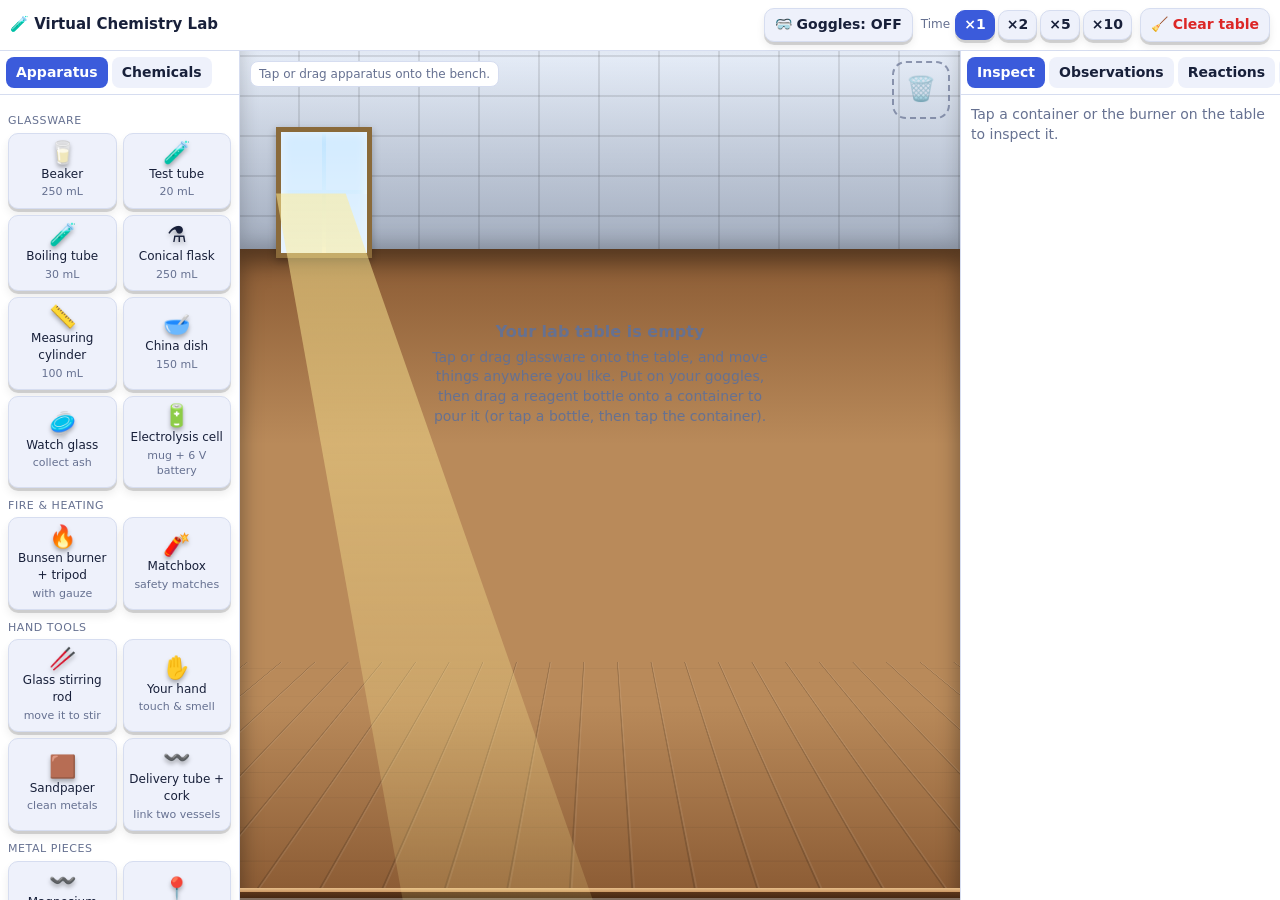
==== chemlab.html @ c5e20b27 "Add files via upload" ====
<!DOCTYPE html>
<html lang="en">
<head>
<meta charset="utf-8">
<meta name="viewport" content="width=device-width,initial-scale=1,viewport-fit=cover">
<title>Virtual Chemistry Lab</title>
<style>
:root{--bg:#eef2fb;--pan:#ffffff;--tx:#18203a;--mut:#667191;--bd:#d6ddf0;--acc:#3b5bdb;--acc2:#7c3aed;--ok:#16a34a;--bad:#dc2626;--chip:#eef1fb;--ws1:#f7faff;--ws2:#dfe9fb;--wall1:#e6edf8;--wall2:#c9d6ec;--bench1:#b98a5a;--bench2:#8a5a33;--glass:rgba(255,255,255,.35);--glassb:#7e8fb5}
[data-theme=dark]{--bg:#0e1320;--pan:#161c2d;--tx:#e6eaf3;--mut:#9aa6bd;--bd:#2a3349;--acc:#6b8bff;--acc2:#a78bfa;--chip:#222b42;--ws1:#1a2340;--ws2:#0f1630;--wall1:#232c48;--wall2:#161d36;--bench1:#7a5530;--bench2:#4d3219;--glass:rgba(255,255,255,.1);--glassb:#8ea0c9}
*{box-sizing:border-box;-webkit-tap-highlight-color:transparent}
html,body{-webkit-user-select:none;user-select:none;-webkit-touch-callout:none;margin:0;height:100%;background:var(--bg);color:var(--tx);font:14px/1.4 system-ui,-apple-system,Segoe UI,Roboto,sans-serif}
button{font:inherit;color:inherit;cursor:pointer}
.lab{display:grid;height:100vh;height:100dvh;grid-template-columns:240px 1fr 320px;grid-template-rows:auto 1fr;grid-template-areas:"top top top" "tool ws pan"}
.top{grid-area:top;display:flex;gap:8px;align-items:center;flex-wrap:wrap;padding:8px 10px;background:var(--pan);border-bottom:1px solid var(--bd)}
.top h1{font-size:15px;margin:0 auto 0 0}
.btn{border:1px solid var(--bd);background:var(--chip);border-radius:10px;padding:6px 10px;font-weight:600;box-shadow:0 3px 0 rgba(0,0,0,.14),0 5px 8px rgba(0,0,0,.08);transition:transform .08s,box-shadow .08s}
.btn:active{transform:translateY(2px);box-shadow:0 1px 0 rgba(0,0,0,.14)}
.btn.on{background:var(--acc);color:#fff;border-color:var(--acc)}
.btn.danger{color:var(--bad)}
.btn[disabled],.uc{opacity:.55}
.warp{display:flex;gap:3px;align-items:center}.warp span{font-size:12px;color:var(--mut);margin-right:2px}
.warp .btn{padding:4px 8px}
.tool{grid-area:tool;background:var(--pan);border-right:1px solid var(--bd);display:flex;flex-direction:column;min-height:0}
.tabs{display:flex;gap:4px;padding:6px;border-bottom:1px solid var(--bd);overflow-x:auto;flex:none}
.tabs button{border:0;background:var(--chip);border-radius:8px;padding:6px 10px;font-weight:600;white-space:nowrap}
.tabs button.on{background:var(--acc);color:#fff}
.tbody{overflow:auto;padding:8px;flex:1;min-height:0}
.search{width:100%;padding:7px 9px;border:1px solid var(--bd);border-radius:8px;background:var(--bg);color:var(--tx);margin-bottom:6px}
.amt{display:flex;gap:4px;flex-wrap:wrap;align-items:center;margin:4px 0 8px;font-size:12px;color:var(--mut)}
.amt button{border:1px solid var(--bd);background:var(--chip);border-radius:999px;padding:3px 8px;font-size:12px}
.amt button.on{background:var(--acc2);color:#fff;border-color:var(--acc2)}
.grp{font-size:11px;text-transform:uppercase;letter-spacing:.05em;color:var(--mut);margin:10px 0 4px}
.cards{display:grid;grid-template-columns:1fr 1fr;gap:6px}
.card{box-shadow:0 3px 0 rgba(0,0,0,.14),0 6px 10px rgba(0,0,0,.08);transition:transform .08s,box-shadow .08s;display:flex;flex-direction:column;align-items:center;justify-content:center;gap:2px;text-align:center;border:1px solid var(--bd);background:var(--chip);border-radius:10px;padding:8px 4px;font-size:12px;user-select:none;-webkit-user-select:none;touch-action:pan-y;position:relative;min-height:62px}
.card:active{transform:translateY(2px);box-shadow:0 1px 0 rgba(0,0,0,.14)}
.card .ic{font-size:22px;line-height:1;filter:drop-shadow(0 3px 2px rgba(0,0,0,.3))}
.card small{color:var(--mut);font-size:11px}
.card.bot{min-height:128px;gap:3px;justify-content:flex-start;padding-top:6px}.card.bot .bsvg{height:100px;display:flex;align-items:flex-end;justify-content:center}.card.bot .bsvg svg{width:54px;height:84px;filter:drop-shadow(0 4px 3px rgba(0,0,0,.28))}
.ghost.bt{background:none;box-shadow:none;padding:0;transform:translate(-50%,-70%) rotate(-12deg)}.ghost.bt svg{width:48px;height:75px;filter:drop-shadow(0 8px 6px rgba(0,0,0,.4))}
.card.on{border-color:var(--acc2);box-shadow:0 0 0 2px var(--acc2) inset}
.card.uc{border-style:dashed}
.card .sw{width:16px;height:16px;border-radius:50%;border:1px solid var(--glassb)}
.ghost{position:fixed;z-index:50;pointer-events:none;padding:6px 10px;background:var(--acc);color:#fff;border-radius:10px;font-weight:700;transform:translate(-50%,-120%);box-shadow:0 6px 18px #0005;font-size:12px}
.ws{grid-area:ws;position:relative;overflow:hidden;background:radial-gradient(ellipse at 50% 100%,#ffffff22,transparent 60%),linear-gradient(var(--ws1),var(--ws2));min-height:0;touch-action:none;}
.wall{position:absolute;left:0;right:0;top:0;height:var(--wallh,24%);background:linear-gradient(#0000,#0003),repeating-linear-gradient(0deg,#0000 0 38px,#0000001a 38px 40px),repeating-linear-gradient(90deg,#0000 0 58px,#0000001a 58px 60px),linear-gradient(var(--wall1),var(--wall2));pointer-events:none;box-shadow:inset 0 -12px 20px #0003}
.bench{position:absolute;left:0;right:0;bottom:0;top:calc(var(--wallh,24%) - 6px);overflow:hidden;background:linear-gradient(var(--bench2),var(--bench1) 30%,var(--bench1) 70%,var(--bench2));box-shadow:inset 0 14px 22px #00000066;pointer-events:none}
.bench::before{content:"";position:absolute;left:-70%;right:-70%;top:0;bottom:0;background:repeating-linear-gradient(90deg,#00000026 0 2px,#ffffff12 2px 4px,transparent 4px 64px),repeating-linear-gradient(0deg,#0000 0 60px,#0000000f 60px 62px);transform:perspective(520px) rotateX(46deg);transform-origin:50% 100%}
.bench::after{content:"";position:absolute;left:0;right:0;bottom:0;height:12px;background:linear-gradient(#e6bd8a,#c99560 35%,#5a3519 36%,#3f240f);box-shadow:0 -2px 0 #ffffff55 inset}
.trash{z-index:5;position:absolute;right:10px;top:10px;width:58px;height:58px;border:2px dashed var(--mut);border-radius:14px;display:flex;align-items:center;justify-content:center;font-size:24px;color:var(--mut);opacity:.7}
.trash.hot{background:#dc262633;border-color:var(--bad);opacity:1}
.hint{z-index:1;position:absolute;left:50%;top:38%;transform:translate(-50%,-50%);text-align:center;color:var(--mut);max-width:70%;pointer-events:none}
.hint b{display:block;font-size:16px;margin-bottom:4px}
.toast{position:absolute;left:50%;top:10px;transform:translateX(-50%);background:#111827ee;color:#fff;padding:8px 14px;border-radius:10px;z-index:30;max-width:80%;text-align:center;opacity:0;transition:opacity .2s;pointer-events:none}
.toast.show{opacity:1}
.status{z-index:5;position:absolute;left:10px;top:10px;font-size:12px;color:var(--mut);background:var(--pan);border:1px solid var(--bd);padding:4px 8px;border-radius:8px;max-width:60%}
.it{position:absolute;left:0;top:0;transform-origin:50% 100%;display:flex;flex-direction:column;align-items:center;touch-action:none;cursor:grab;user-select:none;-webkit-user-select:none}
.it.sel svg{filter:drop-shadow(0 0 3px var(--acc2)) drop-shadow(0 0 6px var(--acc2))}
.it.drag{cursor:grabbing}
.it.drag .vessel{transform:translateY(-8px) scale(1.04)}
.it.drag .shadow{transform:scale(1.25);opacity:.5}
.it.pourable svg{filter:drop-shadow(0 0 4px var(--ok)) drop-shadow(0 0 8px var(--ok))}
.it.mounted .lbl,.it.mounted .shadow{display:none}
.it.tilt .vessel{transform:rotate(-24deg);transform-origin:50% 92%}
.it.burning .vessel{filter:brightness(1.7) drop-shadow(0 0 16px #fff)}
.it.lit .vessel{filter:drop-shadow(0 0 16px #5aa7ff88)}
.vessel{position:relative;transition:transform .15s,filter .15s}
.vessel svg{display:block;overflow:visible;position:absolute;left:0;top:0}
.svgh,.rodl{position:absolute;inset:0}
.rodl{pointer-events:none}.rodl .rodhit{pointer-events:stroke}
.shadow{position:absolute;left:6%;right:6%;bottom:6px;height:16px;border-radius:50%;background:radial-gradient(ellipse at center,rgba(0,0,0,.6),rgba(0,0,0,.2) 55%,transparent 72%);transition:transform .15s,opacity .15s;pointer-events:none}
.bubs{position:absolute;overflow:hidden;pointer-events:none}
.bub{position:absolute;border-radius:50%;background:radial-gradient(circle at 30% 30%,#fff,#ffffffaa 45%,#ffffff44);border:1px solid #ffffffcc;animation:rise 1.4s linear forwards;bottom:0}
@keyframes rise{to{transform:translateY(var(--rise,-100px));opacity:.1}}
.flb,.fly{display:none;transform-box:fill-box;transform-origin:50% 100%}
.it.lit .flb{display:block;opacity:var(--ob,1);animation:flick .16s infinite alternate}
.it.lit .fly{display:block;opacity:var(--oy,0);animation:flick .28s infinite alternate}
@keyframes flick{from{transform:scale(1,calc(var(--fh,1)*.93)) skewX(-2deg)}to{transform:scale(.96,calc(var(--fh,1)*1.06)) skewX(2deg)}}
.it.stirring .rodl{animation:stirrod .55s linear infinite}
@keyframes stirrod{0%{transform:translate(0,0)}25%{transform:translate(9px,2px)}50%{transform:translate(0,4px)}75%{transform:translate(-9px,2px)}100%{transform:translate(0,0)}}
.rodl .sw{display:none}.it.stirring .rodl .sw{display:block;animation:swd .6s linear infinite}
@keyframes swd{to{stroke-dashoffset:-32}}
.plume{position:absolute;height:12px;border-radius:50%;background:radial-gradient(ellipse at 50% 25%,var(--c),transparent 70%);filter:blur(3px);opacity:var(--a);animation:plume 2.4s ease-out forwards;pointer-events:none}
@keyframes plume{0%{opacity:var(--a);transform:scale(.5,.5)}100%{opacity:0;transform:translateY(52px) scale(1.3,4.5)}}
.steam{position:absolute;width:14px;height:14px;border-radius:50%;background:radial-gradient(circle,#ffffffcc,#ffffff00 70%);filter:blur(2px);animation:steam 1.8s ease-out forwards;pointer-events:none}
@keyframes steam{from{opacity:.8;transform:translate(0,0) scale(.6)}to{opacity:0;transform:translate(8px,-58px) scale(2.2)}}
.pbot{position:absolute;left:0;top:0;width:64px;height:100px;transform-origin:32px 10px;z-index:900;pointer-events:none;opacity:0;transition:transform .45s cubic-bezier(.3,.7,.3,1),opacity .3s;filter:drop-shadow(0 8px 6px rgba(0,0,0,.35))}
.stream{position:absolute;width:5px;z-index:899;pointer-events:none;border-radius:3px;background:linear-gradient(90deg,#ffffff88,var(--c),#ffffff55);opacity:.9;box-shadow:0 0 3px #ffffff88}
.drop{position:absolute;z-index:899;width:6px;height:9px;border-radius:50% 50% 50% 50%/60% 60% 40% 40%;background:var(--c);border:1px solid #ffffffaa;pointer-events:none;animation:fall .55s cubic-bezier(.5,0,1,.6) forwards}
.grain{position:absolute;z-index:899;width:4px;height:4px;border-radius:1px;pointer-events:none;border:1px solid #0004;animation:fall .5s cubic-bezier(.5,0,1,.6) forwards}
@keyframes fall{to{transform:translateY(var(--d))}}
.fr{position:absolute;touch-action:none;cursor:grab;filter:drop-shadow(2px 6px 3px rgba(0,0,0,.4))}
.fr.held{cursor:grabbing}
.fr.rod{width:14px;height:150px;transform-origin:7px 148px;transform:translate(-7px,-148px) rotate(24deg)}
.fr.ribbon{width:84px;height:30px;transform:translate(-80px,-16px)}
.fr.nail{width:64px;height:16px;transform:translate(-32px,-8px) rotate(-8deg)}
.fr .gl{position:absolute;left:-40px;top:-28px;width:96px;height:96px;border-radius:50%;background:radial-gradient(circle,#fff 0,#fff 22%,#dfeaffaa 46%,transparent 70%);opacity:0;pointer-events:none}
.fr.burning .gl{opacity:1;animation:glare .1s infinite alternate}
@keyframes glare{from{transform:scale(.9)}to{transform:scale(1.18)}}
.fr.burning{filter:drop-shadow(0 0 22px #fff) drop-shadow(0 0 44px #cfe4ff)}
.ash{position:absolute;width:3px;height:3px;border-radius:50%;background:#f6f6f2;z-index:871;pointer-events:none;animation:fall .75s cubic-bezier(.5,0,1,.6) forwards}
.vessel svg.tongs{display:none;position:absolute;left:8px;top:76px;pointer-events:none;overflow:visible}
.it.inflame .vessel svg.tongs{display:block}
.swl{position:absolute;border:2px dashed rgba(255,255,255,.85);border-radius:50%;display:none;pointer-events:none}
.it.stirring .swl{display:block;animation:swr .5s linear infinite}
@keyframes swr{to{transform:rotate(360deg)}}
.fume{position:absolute;width:16px;height:16px;border-radius:50%;background:radial-gradient(circle,rgba(150,70,20,.75),rgba(150,70,20,0) 70%);filter:blur(2px);animation:steam 1.8s ease-out forwards;pointer-events:none}
.ws.hand,.ws.hand .it{cursor:none}
#hc{display:none;position:absolute;font-size:34px;pointer-events:none;z-index:999;transform:translate(-14px,-22px);filter:drop-shadow(0 4px 3px rgba(0,0,0,.4))}
.sunwin{position:absolute;left:5%;top:9%;width:96px;height:calc(var(--wallh,24%)*.64);border:5px solid #8a6a3a;background:linear-gradient(#bfe4ff,#eaf7ff);box-shadow:inset 0 0 12px #fff,0 3px 8px #0004;pointer-events:none;display:grid;grid-template:1fr 1fr/1fr 1fr;gap:4px}
.sunwin i{background:#dff1ff99}
.beam{position:absolute;left:5%;top:calc(var(--wallh,24%)*.7);width:44%;bottom:0;pointer-events:none;background:linear-gradient(180deg,rgba(255,236,150,.55),rgba(255,236,150,.16));clip-path:polygon(0 0,22% 0,100% 100%,40% 100%)}
.dtl{position:absolute;inset:0;width:100%;height:100%;z-index:860;pointer-events:none;overflow:visible}
.dtl .ea,.dtl .eb{pointer-events:auto;cursor:grab}
.elx{position:absolute;left:0;top:0;width:220px;height:192px;pointer-events:none}.elx .swt{pointer-events:all;cursor:pointer}
.lev{transform-origin:100px 176px;transform:rotate(-42deg);transition:transform .15s}.it.on .lev{transform:rotate(0)}
.it.inv .vessel{transform:scaleY(-1)}.it.inv.drag .vessel{transform:scaleY(-1) translateY(8px) scale(1.04)}
.it.pouring .vessel{transform:rotate(var(--tilt,0deg));transform-origin:50% 28%}
.it{pointer-events:none}.it .vessel,.it .lbl,.it .read>span{pointer-events:auto}
.mt{position:absolute;width:16px;height:124px;transform-origin:8px 8px;transform:translate(-8px,-8px) rotate(-30deg);z-index:880;cursor:grab;touch-action:none;filter:drop-shadow(2px 6px 3px rgba(0,0,0,.4))}
.mt.held{cursor:grabbing}.mt.lit{filter:drop-shadow(0 0 10px #ffb340) drop-shadow(2px 6px 3px rgba(0,0,0,.4))}
.mfl{display:none;transform-box:fill-box;transform-origin:50% 100%}
.mt.lit .mfl{display:block;animation:mflick .12s infinite alternate}
@keyframes mflick{from{transform:scale(calc(var(--fs,1)*.92),calc(var(--fs,1)*.88))}to{transform:scale(calc(var(--fs,1)*1.05),calc(var(--fs,1)*1.08))}}
.mt.lit .memb{opacity:1}
.mtray{cursor:grab}.tap{cursor:pointer}
.gw{display:none}.it.gas:not(.lit) .gw{display:block;animation:gw 1s ease-out infinite}
@keyframes gw{from{opacity:.9;transform:translateY(0)}to{opacity:0;transform:translateY(-16px)}}
.tapH{transition:transform .2s;transform-box:fill-box;transform-origin:center}.it.gas .tapH{transform:rotate(90deg)}
.lbl{font-size:11px;font-weight:700;background:var(--pan);border:1px solid var(--bd);border-radius:6px;padding:1px 6px;margin-top:3px;white-space:nowrap}
.read{display:flex;gap:3px;flex-wrap:wrap;justify-content:center;max-width:150px;margin-bottom:3px;min-height:4px}
.read span.rodchip{background:#374151;color:#e5e7eb}.read span{font-size:11px;font-weight:700;padding:1px 6px;border-radius:6px;background:#111827;color:#a7f3d0;font-family:ui-monospace,Menlo,monospace;cursor:pointer}
.read span.paper{color:#111;border:1px solid #0004;min-width:34px;text-align:center}
.flame{position:absolute;bottom:-26px;font-size:22px;display:none;animation:fl .3s infinite alternate}
.it.heat .flame{display:block}
@keyframes fl{to{transform:scale(1.15) translateY(-2px)}}
.pan{grid-area:pan;background:var(--pan);border-left:1px solid var(--bd);display:flex;flex-direction:column;min-height:0}
.pbody{overflow:auto;padding:10px;flex:1;min-height:0}
.row{display:flex;justify-content:space-between;gap:8px;padding:3px 0;border-bottom:1px dashed var(--bd)}
.row b{font-variant-numeric:tabular-nums}
.sw2{display:inline-block;width:14px;height:14px;border-radius:50%;border:1px solid var(--glassb);vertical-align:-2px;margin-right:4px}
.acts{display:flex;gap:6px;flex-wrap:wrap;margin:10px 0}
.acts .btn{padding:6px 9px;font-size:13px}
.ob{padding:6px 8px;border-radius:8px;background:var(--chip);margin-bottom:5px;font-size:13px}
.ob small{color:var(--mut);display:block}
.rx{padding:8px;border-radius:10px;background:var(--chip);margin-bottom:6px}
.rx b{display:block;font-size:14px}.rx small{color:var(--mut)}
.muted{color:var(--mut)}
.ucb{display:inline-block;font-size:11px;font-weight:700;background:#f59e0b33;color:#b45309;border-radius:6px;padding:1px 6px;margin-left:4px}
[data-theme=dark] .ucb{color:#fbbf24}
textarea,input.t,.search{-webkit-user-select:text;user-select:text}
textarea,input.t{width:100%;padding:7px 9px;border:1px solid var(--bd);border-radius:8px;background:var(--bg);color:var(--tx);font:inherit}
@media(max-width:820px){
 .lab{grid-template-columns:1fr;grid-template-rows:auto auto minmax(250px,1fr) 38%;grid-template-areas:"top" "tool" "ws" "pan"}
 .tool{border-right:0;border-bottom:1px solid var(--bd);max-height:205px}
 .tbody{padding:4px 6px}
 .cards{display:flex;gap:6px;overflow-x:auto;flex-wrap:nowrap;padding-bottom:4px}.card{min-width:92px;flex:none;touch-action:pan-x;min-height:56px}
 .grp{margin:4px 0 2px}.amt{margin:2px 0 4px}
 .top .long,.warp span{display:none}.top{gap:5px;padding:6px;flex-wrap:nowrap;overflow-x:auto}.top .btn,.warp{flex:none}.top h1{margin-right:0}.btn{padding:5px 8px;font-size:12px}
 .pan{border-left:0;border-top:1px solid var(--bd)}
 .top h1{font-size:14px}
 .status{display:none}
}
@media(prefers-reduced-motion:reduce){.bub,.flame{animation:none}}
</style>
</head>
<body>
<div class="lab" id="lab">
 <div class="top">
  <h1>🧪 <span class="long">Virtual Chemistry Lab</span></h1>
  <button class="btn" id="gogBtn">🥽 Goggles: OFF</button>
  <div class="warp"><span>Time</span><button class="btn on" data-w="1">×1</button><button class="btn" data-w="2">×2</button><button class="btn" data-w="5">×5</button><button class="btn" data-w="10">×10</button></div>
  <button class="btn danger" id="resetBtn">🧹 Clear table</button>
 </div>
 <div class="tool">
  <div class="tabs"><button class="on" data-tt="app">Apparatus</button><button data-tt="chem">Chemicals</button></div>
  <div class="tbody" id="tbody"></div>
 </div>
 <div class="ws" id="ws"><div class="wall"></div><div class="bench"></div><div class="sunwin"><i></i><i></i><i></i><i></i></div><div class="beam"></div><div id="hc">✋</div>
  <div class="status" id="status">Tap or drag apparatus onto the bench.</div>
  <div class="hint" id="hint"><b>Your lab table is empty</b>Tap or drag glassware onto the table, and move things anywhere you like. Put on your goggles, then drag a reagent bottle onto a container to pour it (or tap a bottle, then tap the container).</div>
  <div class="trash" id="trash">🗑️</div>
  
  <div class="toast" id="toast"></div>
 </div>
 <div class="pan">
  <div class="tabs" id="ptabs"><button class="on" data-pt="insp">Inspect</button><button data-pt="obs">Observations</button><button data-pt="rx">Reactions</button><button data-pt="exp">Activities</button><button data-pt="nb">Notebook</button></div>
  <div class="pbody" id="pbody"></div>
 </div>
</div>

<script src="chemcore.js"></script>
<script>
/* ================= CHEMISTRY ENGINE: provided by chemcore.js (principle-based). Bridge to the names the UI uses ================= */
if(!window.Engine)document.body.insertAdjacentHTML("afterbegin",'<div style="padding:20px;color:#fff;background:#b00">chemcore.js failed to load. Reload the app.</div>');
const {phOf,react,step,addLiquid,addSolid,pourTo,newContainer,solnColour,cname,tickContainer,RX,OBS,observe,log,regRx,PPT,SOLCOL,SOLNAME,DEPCOL,DEPWORD,mix,hex,hx,uiColor,WATER,emptyContainer}=window.Engine;
const Z=(c,k)=>c.sp[k]||0;let simTime=0;


/* ================= DATA FOR THE TOOLBOX ================= */
const CHEM=[
 {id:"water",n:"Distilled water",f:"H₂O",g:"Other",c:{},col:"#dff0ff"},
 {id:"hcl",n:"Hydrochloric acid 1 M",f:"HCl",g:"Acids",c:{H:1,Cl:1},col:"#dff0ff"},
 {id:"h2so4",n:"Sulphuric acid 0.5 M",f:"H₂SO₄",g:"Acids",c:{H:1,SO4:.5},col:"#e8f1ff"},
 {id:"hno3",n:"Nitric acid 1 M",f:"HNO₃",g:"Acids",c:{H:1,NO3:1},col:"#eef7ff"},
 {id:"hac",n:"Ethanoic (acetic) acid 1 M",f:"CH₃COOH",g:"Acids",c:{HAc:1},col:"#f4fbff"},
 {id:"naoh",n:"Sodium hydroxide 1 M",f:"NaOH",g:"Bases",c:{Na:1,OH:1},col:"#eef7ff"},
 {id:"koh",n:"Potassium hydroxide 1 M",f:"KOH",g:"Bases",c:{K:1,OH:1},col:"#eef7ff"},
 {id:"lime",n:"Lime water",f:"Ca(OH)₂",g:"Bases",c:{Ca:.011,OH:.022},col:"#f3f9ff"},
 {id:"na2co3",n:"Sodium carbonate 0.5 M",f:"Na₂CO₃",g:"Salts",c:{Na:1,CO3:.5},col:"#f3f9ff"},
 {id:"nacl",n:"Sodium chloride 1 M",f:"NaCl",g:"Salts",c:{Na:1,Cl:1},col:"#f3f9ff"},
 {id:"na2so4",n:"Sodium sulphate 0.5 M",f:"Na₂SO₄",g:"Salts",c:{Na:1,SO4:.5},col:"#f3f9ff"},
 {id:"bacl2",n:"Barium chloride 0.5 M",f:"BaCl₂",g:"Salts",c:{Ba:.5,Cl:1},col:"#f3f9ff"},
 {id:"agno3",n:"Silver nitrate 0.1 M",f:"AgNO₃",g:"Salts",c:{Ag:.1,NO3:.1},col:"#f3f9ff"},
 {id:"pbno3",n:"Lead nitrate 0.1 M",f:"Pb(NO₃)₂",g:"Salts",c:{Pb:.1,NO3:.2},col:"#f3f9ff"},
 {id:"ki",n:"Potassium iodide 0.2 M",f:"KI",g:"Salts",c:{K:.2,I:.2},col:"#f3f9ff"},
 {id:"cuso4",n:"Copper sulphate 0.5 M",f:"CuSO₄",g:"Salts",c:{Cu:.5,SO4:.5},col:"#4a8df0"},
 {id:"feso4",n:"Iron(II) sulphate 0.2 M",f:"FeSO₄",g:"Salts",c:{Fe2:.2,SO4:.2},col:"#bfe3bf"},
 {id:"fecl3",n:"Iron(III) chloride 0.2 M",f:"FeCl₃",g:"Salts",c:{Fe3:.2,Cl:.6},col:"#d9a24a"},
 {id:"znso4",n:"Zinc sulphate 0.5 M",f:"ZnSO₄",g:"Salts",c:{Zn:.5,SO4:.5},col:"#f3f9ff"},
 {id:"mgso4",n:"Magnesium sulphate 0.5 M",f:"MgSO₄",g:"Salts",c:{Mg:.5,SO4:.5},col:"#f3f9ff"},
 {id:"ph",n:"Phenolphthalein",f:"indicator",g:"Indicators",ind:"ph",c:{},col:"#fff"},
 {id:"mo",n:"Methyl orange",f:"indicator",g:"Indicators",ind:"mo",c:{},col:"#f6a53a"},
 {id:"ui",n:"Universal indicator",f:"indicator",g:"Indicators",ind:"ui",c:{},col:"#3fae49"},
 {id:"btb",n:"Bromothymol blue",f:"indicator",g:"Indicators",ind:"btb",c:{},col:"#3a7fd0"},
 {id:"zn",n:"Zinc granules",f:"Zn",g:"Solids",sol:1,col:SOLCOL.zn},
 {id:"fe",n:"Iron nails/filings",f:"Fe",g:"Solids",sol:1,col:SOLCOL.fe},
 {id:"cu",n:"Copper powder",f:"Cu",g:"Solids",sol:1,col:SOLCOL.cu},
 {id:"caco3",n:"Marble chips",f:"CaCO₃",g:"Solids",sol:1,col:SOLCOL.caco3},
 {id:"cuo",n:"Copper(II) oxide",f:"CuO",g:"Solids",sol:1,col:SOLCOL.cuo},
 {id:"cao",n:"Calcium oxide (quicklime)",f:"CaO",g:"Solids",sol:1,col:"#f4f1e8"},
 {id:"feso4s",n:"Ferrous sulphate crystals",f:"FeSO₄·7H₂O",g:"Solids",sol:1,col:"#8fc08f"},
 {id:"pbn",n:"Lead nitrate powder",f:"Pb(NO₃)₂",g:"Solids",sol:1,col:"#f3f3f0"},
 {id:"agcl",n:"Silver chloride",f:"AgCl",g:"Solids",sol:1,col:"#f6f6f4"},
 {id:"agbr",n:"Silver bromide",f:"AgBr",g:"Solids",sol:1,col:"#f2ecc8"},
 {id:"baoh2",n:"Barium hydroxide",f:"Ba(OH)₂·8H₂O",g:"Solids",sol:1,col:"#f2f2f2"},
 {id:"nh4cl",n:"Ammonium chloride",f:"NH₄Cl",g:"Solids",sol:1,col:"#f6f6f6"},
 {id:"k2so4",n:"Potassium sulphate",f:"K₂SO₄",g:"Solids",sol:1,col:"#f6f6f6"},
 {id:"nh4no3",n:"Ammonium nitrate",f:"NH₄NO₃",g:"Solids",sol:1,col:"#f6f6f6"},
 {id:"cuso4a",n:"Anhydrous copper sulphate",f:"CuSO₄",g:"Solids",sol:1,col:"#f4f4f2"},
 {id:"na",n:"Sodium metal",f:"Na",g:"Solids",sol:1,col:"#b9bdc4"}
];
const APP=[
 {id:"beaker",n:"Beaker",ic:"🥛",s:"250 mL",k:"cont"},{id:"tube",n:"Test tube",ic:"🧪",s:"20 mL",k:"cont"},
 {id:"btube",n:"Boiling tube",ic:"🧪",s:"30 mL",k:"cont"},{id:"flask",n:"Conical flask",ic:"⚗️",s:"250 mL",k:"cont"},
 {id:"cyl",n:"Measuring cylinder",ic:"📏",s:"100 mL",k:"cont"},{id:"dish",n:"China dish",ic:"🥣",s:"150 mL",k:"cont"},
 {id:"watch",n:"Watch glass",ic:"🥏",s:"collect ash",k:"cont"},{id:"mug",n:"Electrolysis cell",ic:"🔋",s:"mug + 6 V battery",k:"cont"},
 {id:"bunsen",n:"Bunsen burner + tripod",ic:"🔥",s:"with gauze",k:"tool"},{id:"matchbox",n:"Matchbox",ic:"🧨",s:"safety matches",k:"tool"},
 {id:"rod",n:"Glass stirring rod",ic:"🥢",s:"move it to stir",k:"hand"},{id:"hand",n:"Your hand",ic:"✋",s:"touch & smell",k:"hand"},
 {id:"sand",n:"Sandpaper",ic:"🟫",s:"clean metals",k:"hand"},{id:"dtube",n:"Delivery tube + cork",ic:"〰️",s:"link two vessels",k:"hand"},
 {id:"ribbon",n:"Magnesium ribbon",ic:"〰️",s:"3-4 cm strip",k:"piece"},{id:"nail",n:"Iron nail",ic:"📍",s:"for displacement",k:"piece"},
 {id:"phm",n:"pH meter",ic:"📟",s:"probe",k:"probe"},{id:"th",n:"Thermometer",ic:"🌡️",s:"probe",k:"probe"},
 {id:"rl",n:"Red litmus",ic:"🟥",s:"paper",k:"probe"},{id:"bl",n:"Blue litmus",ic:"🟦",s:"paper",k:"probe"},
 {id:"up",n:"Universal pH paper",ic:"🌈",s:"paper",k:"probe"},
 {id:"x1",n:"Burette + stand",ic:"🧴",s:"under construction",k:"uc"}
];
const LIQ_AMT=[.2,1,5,10,25,50],SOL_AMT=[.1,.5,1,2,5];
const EXPS=["Acid + metal: hydrogen gas and the pop test","Acid + carbonate: carbon dioxide and lime water","Neutralisation with indicators","Titration: find the molarity of unknown acid X","Metal displacement (Zn/Fe/Cu in salt solutions)","Precipitation reactions of salts","Action of heat on lead nitrate / copper sulphate crystals","Burning magnesium ribbon in air","Slaking of quicklime (very exothermic)","Esterification (ethanol + ethanoic acid)"];

const BOT={
 water:{k:"wash",cap:"#2f6bd1",lab:["H₂O","distilled"]},
 hcl:{k:"glass",cap:"#15181f",lab:["HCl","1 M"],hz:"c"},
 h2so4:{k:"glass",cap:"#15181f",lab:["H₂SO₄","0.5 M"],hz:"c"},
 hno3:{k:"amber",cap:"#15181f",lab:["HNO₃","1 M"],hz:"c"},
 hac:{k:"glass",cap:"#2f8a3f",lab:["CH₃COOH","1 M"]},
 naoh:{k:"plastic",cap:"#1f66d6",lab:["NaOH","1 M"],hz:"c"},
 koh:{k:"plastic",cap:"#1f66d6",lab:["KOH","1 M"],hz:"c"},
 lime:{k:"glass",cap:"stop",lab:["Ca(OH)₂","lime water"]},
 na2co3:{k:"glass",cap:"stop",lab:["Na₂CO₃","0.5 M"]},
 nacl:{k:"glass",cap:"stop",lab:["NaCl","1 M"]},
 na2so4:{k:"glass",cap:"stop",lab:["Na₂SO₄","0.5 M"]},
 bacl2:{k:"glass",cap:"stop",lab:["BaCl₂","0.5 M"],hz:"t"},
 agno3:{k:"amber",cap:"#15181f",lab:["AgNO₃","0.1 M"],hz:"t"},
 pbno3:{k:"glass",cap:"stop",lab:["Pb(NO₃)₂","0.1 M"],hz:"t"},
 ki:{k:"amber",cap:"#15181f",lab:["KI","0.2 M"]},
 cuso4:{k:"glass",cap:"stop",lab:["CuSO₄","0.5 M"]},
 feso4:{k:"glass",cap:"stop",lab:["FeSO₄","0.2 M"]},
 fecl3:{k:"glass",cap:"stop",lab:["FeCl₃","0.2 M"]},
 znso4:{k:"glass",cap:"stop",lab:["ZnSO₄","0.5 M"]},
 mgso4:{k:"glass",cap:"stop",lab:["MgSO₄","0.5 M"]},
 ph:{k:"dropper",lab:["Phth.","ind."]},mo:{k:"dropper",lab:["M.O.","ind."]},
 ui:{k:"dropper",lab:["UI","ind."]},btb:{k:"dropper",lab:["BTB","ind."]},
 zn:{k:"jar",fill:"gran",lab:["Zn","granules"]},mg:{k:"jar",fill:"rib",lab:["Mg","ribbon"]},
 fe:{k:"jar",fill:"fil",lab:["Fe","filings"]},cu:{k:"jar",fill:"turn",lab:["Cu","turnings"]},
 caco3:{k:"jar",fill:"chip",lab:["CaCO₃","marble"]},cuo:{k:"jar",fill:"pow",lab:["CuO","powder"]}
};
Object.assign(BOT,{
 cao:{k:"jar",fill:"pow",pc:"#f1eee6",lab:["CaO","quicklime"],hz:"c"},feso4s:{k:"jar",fill:"chip",pc:"#8fc08f",lab:["FeSO₄","crystals"]},
 pbn:{k:"jar",fill:"pow",pc:"#f3f3f0",lab:["Pb(NO₃)₂","powder"],hz:"t"},agcl:{k:"jar",amber:1,lab:["AgCl","light-sensitive"],hz:"t"},
 agbr:{k:"jar",amber:1,lab:["AgBr","light-sensitive"],hz:"t"},baoh2:{k:"jar",fill:"pow",pc:"#f2f2f2",lab:["Ba(OH)₂","·8H₂O"],hz:"t"},
 nh4cl:{k:"jar",fill:"pow",pc:"#f6f6f6",lab:["NH₄Cl","solid"]},k2so4:{k:"jar",fill:"pow",pc:"#f6f6f6",lab:["K₂SO₄","solid"]},
 nh4no3:{k:"jar",fill:"pow",pc:"#f6f6f6",lab:["NH₄NO₃","solid"]},cuso4a:{k:"jar",fill:"pow",pc:"#f2f2ee",lab:["CuSO₄","anhydrous"]},
 na:{k:"jar",fill:"gran",lab:["Na","under oil"],hz:"c"},cu:{k:"jar",fill:"turn",lab:["Cu","powder"]}
});
let BN=0;
const rnd=i=>((i*9301+49297)%233280)/233280;
function bottleSVG(ch){
 const s=BOT[ch.id]||{},k=s.k||(ch.sol?"jar":ch.ind?"dropper":"glass"),id="bt"+(BN++);
 const lab=s.lab||[ch.f,""],lq=ch.col||"#dff0ff";
 const fs=lab[0].length>7?6.2:lab[0].length>4?7.8:10;
 let o=`<svg viewBox="0 0 64 100" width="64" height="100"><defs><linearGradient id="${id}" x1="0" x2="1"><stop offset="0" stop-color="#000" stop-opacity=".38"/><stop offset=".22" stop-color="#fff" stop-opacity=".34"/><stop offset=".5" stop-color="#fff" stop-opacity=".02"/><stop offset=".82" stop-color="#000" stop-opacity=".14"/><stop offset="1" stop-color="#000" stop-opacity=".42"/></linearGradient></defs>`;
 o+=`<ellipse cx="32" cy="97" rx="22" ry="3" fill="#000" opacity=".25"/>`;
 const label=(x,y,w,h)=>{let t=`<rect x="${x}" y="${y}" width="${w}" height="${h}" rx="1.6" fill="#fbfaf2" stroke="#9a9a90" stroke-width=".5"/>`;
  t+=`<rect x="${x}" y="${y}" width="${w}" height="3.2" fill="${s.hz==="c"?"#d63a2f":s.hz==="t"?"#222":"#3b7bd8"}"/>`;
  t+=`<text x="${x+w/2}" y="${y+h/2+2}" text-anchor="middle" font-size="${fs}" font-weight="800" font-family="system-ui,sans-serif" fill="#111">${lab[0]}</text><text x="${x+w/2}" y="${y+h-3}" text-anchor="middle" font-size="5.4" font-family="system-ui,sans-serif" fill="#444">${lab[1]}</text>`;return t};
 const ribs=(x,y,w,h)=>{let t="";for(let i=1;i<w/2.6;i++)t+=`<line x1="${x+i*2.6}" x2="${x+i*2.6}" y1="${y+1}" y2="${y+h-1}" stroke="#000" stroke-opacity=".35" stroke-width=".7"/>`;return t};
 if(k==="glass"||k==="amber"){
  const body="M14 46 Q14 40 20 36 L24 30 L24 22 L40 22 L40 30 L44 36 Q50 40 50 46 L50 90 Q50 96 44 96 L20 96 Q14 96 14 90 Z";
  if(k==="amber")o+=`<path d="${body}" fill="#7a410f" stroke="#4d2706" stroke-width="1"/>`;
  else o+=`<path d="${body}" fill="rgba(170,200,222,.38)" stroke="#6f86a8" stroke-width="1"/><path d="M15 52 L49 52 L49 90 Q49 95 44 95 L20 95 Q15 95 15 90 Z" fill="${lq}" fill-opacity=".92"/><ellipse cx="32" cy="52" rx="17" ry="2.6" fill="#fff" fill-opacity=".45" stroke="#fff" stroke-opacity=".5" stroke-width=".5"/>`;
  o+=`<path d="${body}" fill="url(#${id})"/>`;
  if(s.cap==="stop")o+=`<path d="M26 23 L26 17 Q26 11 32 11 Q38 11 38 17 L38 23 Z" fill="rgba(215,232,244,.95)" stroke="#6f86a8" stroke-width=".8"/><path d="M26 23 L26 17 Q26 11 32 11 Q38 11 38 17 L38 23 Z" fill="url(#${id})"/>`;
  else o+=`<rect x="22" y="9" width="20" height="15" rx="2.4" fill="${s.cap||"#15181f"}"/>${ribs(22,9,20,15)}<rect x="22" y="9" width="20" height="15" rx="2.4" fill="url(#${id})"/>`;
  o+=label(17,58,30,28)+`<path d="M18 50 L18 90" stroke="#fff" stroke-opacity=".55" stroke-width="2.2" stroke-linecap="round"/>`;
 }else if(k==="plastic"){
  o+=`<rect x="24" y="26" width="16" height="12" fill="#eef1f4" stroke="#aeb7c3"/><rect x="13" y="34" width="38" height="62" rx="7" fill="#f2f5f8" stroke="#aeb7c3"/><rect x="13" y="34" width="38" height="62" rx="7" fill="url(#${id})"/>`;
  o+=`<rect x="21" y="12" width="22" height="16" rx="3" fill="${s.cap}"/>${ribs(21,12,22,16)}<rect x="21" y="12" width="22" height="16" rx="3" fill="url(#${id})"/>`+label(16,54,32,32);
 }else if(k==="dropper"){
  const body="M20 56 Q20 52 24 50 L26 46 L26 42 L38 42 L38 46 L40 50 Q44 52 44 56 L44 94 Q44 97 41 97 L23 97 Q20 97 20 94 Z";
  o+=`<path d="${body}" fill="#7a410f" stroke="#4d2706" stroke-width="1"/><path d="${body}" fill="url(#${id})"/><rect x="24" y="36" width="16" height="8" rx="1.6" fill="#15181f"/>`;
  o+=`<path d="M28 36 L28 20 Q28 6 32 6 Q36 6 36 20 L36 36 Z" fill="#23262d" stroke="#0e0f12" stroke-width=".8"/><path d="M29.4 34 L29.4 18" stroke="#fff" stroke-opacity=".3" stroke-width="1.6" stroke-linecap="round"/>`;
  o+=label(21,62,22,26);
 }else if(k==="jar"){
  o+=`<path d="M8 46 L8 90 Q8 97 15 97 L49 97 Q56 97 56 90 L56 46 Z" fill="${s.amber?"#7a410f":"rgba(200,220,235,.32)"}" stroke="${s.amber?"#4d2706":"#6f86a8"}" stroke-width="1"/>`;
  const f=s.amber?"":s.fill;
  if(f==="gran")for(let i=0;i<22;i++)o+=`<ellipse cx="${12+rnd(i+1)*40}" cy="${92-rnd(i+7)*24-(i%3)*2}" rx="3.2" ry="2.4" fill="#9aa7b3" stroke="#5c6772" stroke-width=".5"/>`;
  else if(f==="rib")for(let i=0;i<5;i++)o+=`<path d="M${12+i*2} ${90-i*4} q8 -9 16 0 t16 0 t10 -2" fill="none" stroke="#d6dade" stroke-width="2.2" stroke-linecap="round"/><path d="M${12+i*2} ${90-i*4} q8 -9 16 0 t16 0 t10 -2" fill="none" stroke="#7d848c" stroke-width=".6"/>`;
  else if(f==="fil")for(let i=0;i<60;i++)o+=`<circle cx="${11+rnd(i+3)*42}" cy="${95-rnd(i+11)*22*rnd(i+5)-2}" r="${.7+rnd(i)*.9}" fill="#4a4e55"/>`;
  else if(f==="turn")for(let i=0;i<14;i++){const x=12+rnd(i+2)*36,y=90-rnd(i+9)*22;o+=`<path d="M${x} ${y} q3 -5 6 0 q3 5 6 0" fill="none" stroke="#b8733a" stroke-width="1.8" stroke-linecap="round"/>`}
  else if(f==="chip")for(let i=0;i<14;i++){const x=12+rnd(i+4)*34,y=88-rnd(i+8)*20;o+=`<polygon points="${x},${y} ${x+6},${y-2} ${x+9},${y+3} ${x+3},${y+6}" fill="${s.pc||"#efe9dc"}" stroke="#aaa294" stroke-width=".6"/>`}
  else o+=`<path d="M9 92 Q20 70 32 68 Q44 70 55 92 L55 90 Q55 96 50 96 L14 96 Q9 96 9 90 Z" fill="${s.pc||"#1d1d20"}"/><path d="M20 82 Q30 72 40 78" stroke="#555" stroke-width="1.2" fill="none" opacity=".6"/>`;
  o+=`<path d="M8 46 L8 90 Q8 97 15 97 L49 97 Q56 97 56 90 L56 46 Z" fill="url(#${id})"/>`;
  o+=`<rect x="5" y="26" width="54" height="22" rx="3.4" fill="#15181f"/>${ribs(5,26,54,22)}<rect x="5" y="26" width="54" height="22" rx="3.4" fill="url(#${id})"/>`;
  o+=label(13,56,38,26)+`<path d="M12 52 L12 92" stroke="#fff" stroke-opacity=".5" stroke-width="2" stroke-linecap="round"/>`;
 }else{ // wash bottle
  o+=`<path d="M32 36 L32 20 Q32 12 40 12 L54 16" fill="none" stroke="#8a96a6" stroke-width="6.6" stroke-linecap="round"/><path d="M32 36 L32 20 Q32 12 40 12 L54 16" fill="none" stroke="#f1f5fa" stroke-width="4.4" stroke-linecap="round"/>`;
  o+=`<rect x="14" y="38" width="36" height="58" rx="11" fill="rgba(235,244,255,.78)" stroke="#9db0c8"/><path d="M15 62 L49 62 L49 86 Q49 95 40 95 L24 95 Q15 95 15 86 Z" fill="${lq}" fill-opacity=".9"/><rect x="14" y="38" width="36" height="58" rx="11" fill="url(#${id})"/>`;
  o+=`<rect x="25" y="30" width="14" height="10" rx="2" fill="${s.cap}"/>`+label(18,66,28,24)+`<path d="M18 48 L18 86" stroke="#fff" stroke-opacity=".6" stroke-width="2" stroke-linecap="round"/>`;
 }
 return o+"</svg>";
}
function burnerSVG(){
 return `<svg width="120" height="190" viewBox="0 0 120 190" style="overflow:visible"><defs>
<linearGradient id="bm" x1="0" x2="1"><stop offset="0" stop-color="#5b616b"/><stop offset=".3" stop-color="#d9dde3"/><stop offset=".55" stop-color="#9aa1ab"/><stop offset="1" stop-color="#454a53"/></linearGradient>
<linearGradient id="bd" x1="0" x2="1"><stop offset="0" stop-color="#2b2e35"/><stop offset=".4" stop-color="#6b717c"/><stop offset="1" stop-color="#1d1f24"/></linearGradient>
<radialGradient id="fb" cx=".5" cy=".85" r=".8"><stop offset="0" stop-color="#e8f4ff"/><stop offset=".35" stop-color="#6fb8ff"/><stop offset="1" stop-color="#2a5bff" stop-opacity=".1"/></radialGradient>
<radialGradient id="fy" cx=".5" cy=".85" r=".85"><stop offset="0" stop-color="#fff4b0"/><stop offset=".4" stop-color="#ffb52e"/><stop offset="1" stop-color="#ff5a1f" stop-opacity=".15"/></radialGradient>
<pattern id="gz" width="4" height="4" patternUnits="userSpaceOnUse"><path d="M0 0H4M0 0V4" stroke="#7a8089" stroke-width=".7"/></pattern></defs>
<path d="M60 74 L60 168" stroke="#2a2d34" stroke-width="3" opacity=".55"/>
<g class="gw"><circle cx="58" cy="104" r="3" fill="#fff" opacity=".35"/><circle cx="63" cy="96" r="4" fill="#fff" opacity=".28"/><circle cx="59" cy="86" r="5" fill="#fff" opacity=".2"/></g>
<ellipse cx="60" cy="72" rx="44" ry="9" fill="none" stroke="#23262c" stroke-width="3"/>
<g class="flb"><path d="M60 112 C48 100 50 84 60 70 C70 84 72 100 60 112Z" fill="url(#fb)" opacity=".85"/><path d="M60 112 C55 104 57 96 60 90 C63 96 65 104 60 112Z" fill="#3b6dff" opacity=".9"/></g>
<g class="fly"><path d="M60 112 C42 96 46 66 60 40 C74 66 78 96 60 112Z" fill="url(#fy)" opacity=".92"/><path d="M60 112 C54 100 56 90 60 80 C64 90 66 100 60 112Z" fill="#ffe27a" opacity=".9"/></g>
<ellipse cx="60" cy="68" rx="42" ry="9" fill="url(#gz)" stroke="#555a63" stroke-width="1.4"/>
<ellipse cx="60" cy="68" rx="17" ry="4.2" fill="#e8e4d8" stroke="#9c978a" stroke-width=".8"/>
<path d="M18 76 L6 180" stroke="url(#bd)" stroke-width="4.4" stroke-linecap="round"/><path d="M102 76 L114 180" stroke="url(#bd)" stroke-width="4.4" stroke-linecap="round"/>
<path d="M82 172 C98 166 112 174 118 188" fill="none" stroke="#9c3d12" stroke-width="6" stroke-linecap="round"/><path d="M82 172 C98 166 112 174 118 188" fill="none" stroke="#e07a33" stroke-width="3.6" stroke-linecap="round"/>
<g class="knob"><rect x="74" y="154" width="32" height="32" fill="transparent"/><circle cx="92" cy="170" r="9.5" fill="#2b2e35" stroke="#000" stroke-width="1"/><circle cx="92" cy="170" r="9.5" fill="url(#bm)" opacity=".35"/><g style="transform-origin:92px 170px;transform:rotate(var(--kr,0deg))"><rect x="90.6" y="161.5" width="2.8" height="8" rx="1" fill="#f0f0f0"/></g><circle cx="92" cy="170" r="2.4" fill="#111"/></g>
<ellipse cx="60" cy="178" rx="32" ry="9" fill="url(#bd)" stroke="#16181c"/>
<path d="M34 178 L41 166 L79 166 L86 178 Z" fill="url(#bd)"/>
<rect x="53" y="112" width="14" height="56" fill="url(#bm)" stroke="#555" stroke-width=".6"/>
<rect x="49" y="144" width="22" height="16" rx="2" fill="url(#bm)" stroke="#444" stroke-width=".8"/>
<ellipse class="hole" cx="60" cy="152" rx="3.6" ry="4.6" fill="#0b0c0f"/><rect class="collar" x="44" y="138" width="32" height="30" fill="transparent"/>
<ellipse cx="60" cy="112" rx="7" ry="2" fill="#2a2d34"/><rect x="56" y="114" width="2.4" height="28" fill="#fff" opacity=".5"/>
</svg>`;
}

let MN=0;
function matchboxSVG(){const id="mb"+(MN++);
 return `<svg width="120" height="76" viewBox="0 0 120 76" style="overflow:visible"><defs>
<linearGradient id="${id}f" x1="0" x2="0" y1="0" y2="1"><stop offset="0" stop-color="#d33a2c"/><stop offset="1" stop-color="#8f1d14"/></linearGradient>
<linearGradient id="${id}t" x1="0" x2="1"><stop offset="0" stop-color="#e04a3a"/><stop offset="1" stop-color="#b52a1e"/></linearGradient>
<pattern id="${id}h" width="3" height="3" patternUnits="userSpaceOnUse"><path d="M0 3L3 0" stroke="#2a2118" stroke-width=".7" opacity=".7"/></pattern></defs>
<ellipse cx="62" cy="70" rx="58" ry="6" fill="#000" opacity=".3"/>
<g class="mtray"><path d="M98 40 L118 33 L118 60 L98 66 Z" fill="#dcb67a" stroke="#8a6a3a" stroke-width=".8"/><path d="M98 40 L118 33 L118 38 L98 45 Z" fill="#f0d29c"/>
<circle cx="103" cy="41" r="2.6" fill="#b3261e"/><circle cx="108" cy="39" r="2.6" fill="#b3261e"/><circle cx="113" cy="37" r="2.6" fill="#b3261e"/><circle cx="103" cy="47" r="2.6" fill="#b3261e"/><circle cx="108" cy="45" r="2.6" fill="#b3261e"/><circle cx="113" cy="43" r="2.6" fill="#b3261e"/>
<rect x="96" y="30" width="26" height="40" fill="transparent"/></g>
<path d="M12 38 L98 38 L98 66 L12 66 Z" fill="url(#${id}f)" stroke="#5e120b" stroke-width=".8"/>
<rect x="22" y="44" width="66" height="16" rx="2" fill="#f4e6b8" stroke="#8a6a3a" stroke-width=".6"/>
<text x="55" y="55" text-anchor="middle" font-size="8.4" font-weight="800" font-family="system-ui,sans-serif" fill="#7a1a10">SAFETY MATCHES</text>
<path d="M12 38 L98 38 L110 26 L24 26 Z" fill="url(#${id}t)" stroke="#5e120b" stroke-width=".8"/>
<rect class="strip" x="30" y="27" width="72" height="9" fill="#6a5846" stroke="#2a2118" stroke-width=".6"/><rect x="30" y="27" width="72" height="9" fill="url(#${id}h)"/>
<text x="66" y="34.6" text-anchor="middle" font-size="5" font-family="system-ui,sans-serif" fill="#e8dcc4" opacity=".85">STRIKE HERE</text></svg>`}
function matchSVG(){const id="mt"+(MN++);
 return `<svg width="16" height="124" viewBox="0 0 16 124" style="overflow:visible"><defs>
<linearGradient id="${id}w" x1="0" x2="1"><stop offset="0" stop-color="#b98a4e"/><stop offset=".45" stop-color="#ebc88e"/><stop offset="1" stop-color="#9c6f38"/></linearGradient>
<linearGradient id="${id}k" x1="0" x2="1"><stop offset="0" stop-color="#0f0c09"/><stop offset=".5" stop-color="#3a2f26"/><stop offset="1" stop-color="#0f0c09"/></linearGradient>
<radialGradient id="${id}f" cx=".5" cy=".85" r=".8"><stop offset="0" stop-color="#fff6b8"/><stop offset=".4" stop-color="#ffb52e"/><stop offset="1" stop-color="#ff5a1f" stop-opacity=".1"/></radialGradient></defs>
<rect x="5.6" y="14" width="4.8" height="104" rx="1.4" fill="url(#${id}w)" stroke="#7a5424" stroke-width=".5"/>
<rect class="mchar" x="5.6" y="14" width="4.8" height="0" fill="url(#${id}k)"/>
<rect class="memb" x="5.6" y="14" width="4.8" height="2.4" fill="#ff7a1a" opacity="0"/>
<ellipse class="mhead" cx="8" cy="8" rx="5" ry="7" fill="#b3261e" stroke="#6f130e" stroke-width=".6"/><ellipse cx="6.6" cy="5.4" rx="1.4" ry="2.4" fill="#fff" opacity=".35"/>
<g class="mfl"><path d="M8 4 C0 -4 3 -18 8 -34 C13 -18 16 -4 8 4Z" fill="url(#${id}f)"/><path d="M8 3 C5 -3 6 -9 8 -14 C10 -9 11 -3 8 3Z" fill="#fff3a8"/></g></svg>`}

/* rendering a container: pseudo-3D glassware drawn as shaded SVG */
const PAD=46;
const GEO={
 beaker:{W:104,H:PAD+132,cx:52,ytop:PAD+10,yb:PAD+112,hw:()=>45,flat:7,ticks:[50,100,150,200]},
 tube:{W:46,H:PAD+136,cx:23,ytop:PAD+8,yb:PAD+126,hw:y=>{const r=17,s=PAD+126-r;return y<=s?r:Math.sqrt(Math.max(0,r*r-(y-s)*(y-s)))},flat:0,ticks:[]},
 flask:{W:118,H:PAD+132,cx:59,ytop:PAD+8,yb:PAD+114,hw:y=>{const a=PAD+34;return y<=a?13:13+(y-a)/(PAD+114-a)*(48-13)},flat:8,ticks:[50,100,150,200]},
 cyl:{W:62,H:PAD+174,cx:31,ytop:PAD+8,yb:PAD+152,hw:()=>16,flat:4,foot:1,ticks:[10,20,30,40,50,60,70,80,90]},
 btube:{W:56,H:PAD+152,cx:28,ytop:PAD+8,yb:PAD+144,hw:y=>{const r=20,s=PAD+144-r;return y<=s?r:Math.sqrt(Math.max(0,r*r-(y-s)*(y-s)))},flat:0,ticks:[]},
 dish:{W:134,H:PAD+64,cx:67,ytop:PAD+10,yb:PAD+46,hw:y=>62-26*Math.min(1,Math.max(0,(y-(PAD+10))/36)),flat:7,ticks:[],por:1},
 watch:{W:124,H:PAD+40,cx:62,ytop:PAD+10,yb:PAD+24,hw:y=>56-8*Math.min(1,Math.max(0,(y-(PAD+10))/14)),flat:4,ticks:[],por:1},
 mug:{W:124,H:PAD+126,cx:62,ytop:PAD+10,yb:PAD+108,hw:()=>47,flat:7,ticks:[]}
};
const f1=n=>n.toFixed(1);
function polyPts(g,y0){const cx=g.cx,P=[];
 for(let y=y0;y<g.yb;y+=2)P.push([cx-g.hw(y),y]);
 P.push([cx-g.hw(g.yb),g.yb]);
 if(g.flat){const w=g.hw(g.yb);for(let i=0;i<=14;i++){const t=Math.PI*i/14;P.push([cx-w*Math.cos(t),g.yb+g.flat*Math.sin(t)])}}
 P.push([cx+g.hw(g.yb),g.yb]);
 for(let y=g.yb-2;y>=y0;y-=2)P.push([cx+g.hw(y),y]);
 return P.map(p=>f1(p[0])+","+f1(p[1])).join(" ")}
function levelY(g,vol,cap){if(vol<=0)return g.yb;const fr=Math.min(.97,(8+92*Math.pow(vol/cap,.55))/100);return g.yb-fr*(g.yb-g.ytop)*.96}
function rgba(rgb,a){return`rgba(${rgb.map(Math.round).join(",")},${a})`}
function drawVessel(c){
 if(c.inv)return drawInv(c);
 const g=GEO[c.type],cx=g.cx,id="g"+c.id,V=c.vol,ys=levelY(g,V,c.cap),has=V>.05;
 const sc0=solnColour(c),sc=(c.disp&&V>.3)?c.disp:sc0,lc=rgba(sc.rgb,Math.min(.92,sc.alpha+.12)),surf=rgba(mix(sc.rgb,[255,255,255],.35),Math.min(.95,sc.alpha+.25));
 let o=`<svg width="${g.W}" height="${g.H}" viewBox="0 0 ${g.W} ${g.H}"><defs>
<linearGradient id="${id}gh" x1="0" x2="1"><stop offset="0" stop-color="#fff" stop-opacity=".5"/><stop offset=".18" stop-color="#fff" stop-opacity=".08"/><stop offset=".5" stop-color="#fff" stop-opacity=".16"/><stop offset=".82" stop-color="#fff" stop-opacity=".02"/><stop offset="1" stop-color="#fff" stop-opacity=".42"/></linearGradient>
<linearGradient id="${id}ls" x1="0" x2="1"><stop offset="0" stop-color="#000" stop-opacity=".32"/><stop offset=".28" stop-color="#000" stop-opacity=".02"/><stop offset=".62" stop-color="#fff" stop-opacity=".1"/><stop offset="1" stop-color="#000" stop-opacity=".3"/></linearGradient>
<linearGradient id="${id}sd" x1="0" x2="1"><stop offset="0" stop-color="#000" stop-opacity=".25"/><stop offset=".4" stop-color="#fff" stop-opacity=".2"/><stop offset="1" stop-color="#000" stop-opacity=".35"/></linearGradient></defs>`;
 const rxT=g.hw(g.ytop),ryT=rxT*.17;
 if(g.foot)o+=`<ellipse cx="${cx}" cy="${g.yb+g.flat+3}" rx="26" ry="6" style="fill:rgba(160,175,205,.45);stroke:var(--glassb)" stroke-width="1.5"/>`;
 o+=`<ellipse cx="${cx}" cy="${g.ytop}" rx="${f1(rxT)}" ry="${f1(ryT)}" fill="none" style="stroke:var(--glassb)" stroke-opacity=".5" stroke-width="1.5"/>`;
 o+=`<polygon points="${polyPts(g,g.ytop)}" fill="${g.por?"rgba(248,244,236,.8)":"rgba(190,205,235,.12)"}"/>`;
 if(has){
  o+=`<polygon points="${polyPts(g,ys)}" fill="${lc}"/>`;
  let tr=0,tcol=[255,255,255];const Vl=Math.max(V/1000,1e-4);
  for(const r of PPT){const p=c.ppt[r.id]||0;if(p>0){const t=1-Math.exp(-c.susp*(p/Vl)*60);tr+=t;tcol=mix(tcol,hx(r.col),Math.min(1,t/(tr||1)))}}
  if(tr>.01)o+=`<polygon points="${polyPts(g,ys)}" fill="${hex(tcol)}" fill-opacity="${f1(Math.min(.85,tr))}"/>`;
  let gm=0,pc="#fff";for(const r of PPT){const p=c.ppt[r.id]||0;if(p>0){gm+=p*r.mm;pc=r.col}}
  const settled=gm*(1-c.susp*.9);
  if(settled>1e-4){const h=Math.min(36,2+Math.sqrt(settled)*14),yp=g.yb-h;
   o+=`<polygon points="${polyPts(g,yp)}" fill="${pc}"/><polygon points="${polyPts(g,yp)}" fill="url(#${id}sd)"/>`;
   const rp=g.hw(yp);o+=`<ellipse cx="${cx}" cy="${f1(yp)}" rx="${f1(rp)}" ry="${f1(Math.max(1.5,rp*.16))}" fill="${pc}" style="filter:brightness(1.08)"/>`}
  o+=`<polygon points="${polyPts(g,ys)}" fill="url(#${id}ls)"/>`;
 }
 {const gt=gasTint(c);if(gt)o+=`<polygon points="${polyPtsTop(g,has?ys:g.yb)}" fill="${gt}"/>`;
  if((c.drops||0)>.05)for(let i=0;i<9;i++){const yy=g.ytop+8+(i%5)*5+(i%3)*2,xx=cx-g.hw(yy)+3+((i*7)%4);o+=`<circle cx="${f1(xx)}" cy="${f1(yy)}" r="1.5" fill="#fff" fill-opacity=".85" stroke="#9db" stroke-width=".4"/>`}}
 if(c.type==="mug")for(const s of[-1,1]){const x=cx+s*22,top=g.yb-64;o+=`<rect x="${x-3.2}" y="${top}" width="6.4" height="${g.yb-top+4}" rx="2" fill="#1d1f24" stroke="#000" stroke-width=".6"/><rect x="${x-1.6}" y="${top+2}" width="1.6" height="${g.yb-top-4}" fill="#fff" opacity=".28"/><rect x="${x-7}" y="${g.yb-2}" width="14" height="7" rx="2" fill="#6b3a1a"/><text x="${x}" y="${top-4}" text-anchor="middle" font-size="10" font-weight="800" fill="${s<0?"#ff6b6b":"#6bb0ff"}">${s<0?"−":"+"}</text>`}
 /* solids & deposits (3D chunks with highlight) */
 let n=0;
 const chunk=(col,i,sz)=>{const w=g.hw(g.yb-4)*1.15,x=cx+(((i*53)%100)/100-.5)*w,y=g.yb-4-(i%3)*4,r=(i*37)%60-30;
  return `<g transform="translate(${f1(x)} ${f1(y)}) rotate(${r})"><rect x="${-sz}" y="${-sz*.55}" width="${sz*2}" height="${f1(sz*1.1)}" rx="2" fill="${col}" stroke="rgba(0,0,0,.45)" stroke-width=".8"/><rect x="${-sz+1}" y="${f1(-sz*.55+1)}" width="${sz*2-2}" height="1.6" rx=".8" fill="#fff" fill-opacity=".45"/></g>`};
 for(const k in c.sol){const gg=c.sol[k];if(!(gg>1e-3))continue;
  if(POWD[k]){
   if(k==="ag"&&((c.sol.agcl||0)+(c.sol.agbr||0))>1e-3)continue;
   if(k==="cuo"&&(c.sol.cu||0)>1e-3)continue;
   let col=SOLCOL[k],mass=gg;
   if(k==="agcl"||k==="agbr"){const ag=c.sol.ag||0;col=hex(mix(hx(SOLCOL[k]),[104,106,112],ag/(ag+gg)))}
   if(k==="cu"){const ox=c.sol.cuo||0;col=hex(mix(hx(SOLCOL.cu),[26,26,26],ox/(ox+gg)));mass=gg+ox}
   const w=Math.min(g.hw(g.yb)*1.8,12+Math.sqrt(mass)*20),h=Math.min(40,3+Math.sqrt(mass)*10);
   o+=`<path d="M${f1(cx-w/2)} ${g.yb} Q${f1(cx-w/4)} ${f1(g.yb-h)} ${cx} ${f1(g.yb-h)} Q${f1(cx+w/4)} ${f1(g.yb-h)} ${f1(cx+w/2)} ${g.yb} Z" fill="${col}" stroke="rgba(0,0,0,.4)" stroke-width=".7"/><path d="M${f1(cx-w/4)} ${f1(g.yb-h*.7)} Q${cx} ${f1(g.yb-h*1.02)} ${f1(cx+w/6)} ${f1(g.yb-h*.8)}" fill="none" stroke="#fff" stroke-opacity=".45" stroke-width="1.6"/>`}
  else{const m=Math.min(8,Math.ceil(gg*2));for(let i=0;i<m;i++)o+=chunk(SOLCOL[k],n++,k==="mg"?6:k==="nail"?7:5)}}
 for(const k in c.dep){if(c.dep[k]>1e-3){const m=Math.min(6,Math.ceil(c.dep[k]*8));for(let i=0;i<m;i++)o+=chunk(DEPCOL[k],n++,2.6)}}
 /* probes & papers */
 let pi=0;
 for(const p of c.probes){
  const hw=g.hw(g.ytop+8);
  if(p==="th"){const x=cx+hw*.45,yt=PAD-34,yb2=g.yb-16,len=yb2-yt,m=Math.max(0,Math.min(1,(c.T-0)/110))*len;
   o+=`<g transform="rotate(7 ${f1(x)} ${g.ytop})"><rect x="${f1(x-3.5)}" y="${yt}" width="7" height="${f1(len+4)}" rx="3.5" fill="rgba(235,245,255,.7)" stroke="rgba(60,80,120,.7)" stroke-width="1"/><rect x="${f1(x-1.4)}" y="${f1(yb2-m)}" width="2.8" height="${f1(m+2)}" fill="#e11d1d"/><circle cx="${f1(x)}" cy="${yb2+6}" r="5.2" fill="#e11d1d" stroke="rgba(60,80,120,.7)"/>`;
   for(let t=1;t<7;t++)o+=`<line x1="${f1(x+3.5)}" x2="${f1(x+(t%2?6:8))}" y1="${f1(yt+t*len/7)}" y2="${f1(yt+t*len/7)}" stroke="#334" stroke-width=".8"/>`;
   o+=`<rect x="${f1(x-2.7)}" y="${yt+2}" width="1.4" height="${f1(len*.9)}" fill="#fff" fill-opacity=".7"/></g>`}
  else if(p==="phm"){const x=cx-hw*.4,yt=PAD-40,yb2=g.yb-18;
   o+=`<g transform="rotate(-8 ${f1(x)} ${g.ytop})"><path d="M${f1(x)} ${yt} C ${f1(x-30)} ${yt-14}, ${f1(x-44)} ${yt+30}, ${f1(x-52)} ${yt+10}" fill="none" stroke="#2b2f3a" stroke-width="2.4"/><rect x="${f1(x-6)}" y="${yt}" width="12" height="${f1(g.ytop-yt+12)}" rx="5" fill="#3a4152" stroke="#171a22"/><rect x="${f1(x-3.5)}" y="${f1(g.ytop+12)}" width="7" height="${f1(yb2-g.ytop-12)}" rx="3.5" fill="rgba(200,225,250,.75)" stroke="rgba(60,80,120,.8)"/><ellipse cx="${f1(x)}" cy="${yb2+5}" rx="5.6" ry="6.5" fill="#6aa7e8" stroke="rgba(30,60,110,.9)"/><rect x="${f1(x-4)}" y="${yt+4}" width="2" height="${f1(g.ytop-yt)}" fill="#fff" fill-opacity=".25"/></g>`}
  else if(p==="rl"||p==="bl"||p==="up"){
   const x=cx-hw*.55+pi*13+8;pi++;const top=PAD-18,bot=has?Math.min(g.yb-6,ys+16):g.ytop+22,wet=has?Math.max(10,bot-ys+6):0,col=has?paperColour(c,p):"#e9e2cf";
   o+=`<g transform="rotate(${4+pi*2} ${f1(x)} ${g.ytop})"><rect x="${f1(x-4)}" y="${top}" width="8" height="${f1(bot-top)}" fill="#efe9d7" stroke="rgba(0,0,0,.35)" stroke-width=".7"/><rect x="${f1(x-4)}" y="${f1(bot-wet)}" width="8" height="${f1(wet)}" fill="${col}" stroke="rgba(0,0,0,.25)" stroke-width=".7"/><rect x="${f1(x-3)}" y="${top+1}" width="1.4" height="${f1(bot-top-2)}" fill="#fff" fill-opacity=".55"/></g>`}
 }
 /* surface ellipse (liquid top) */
 if(has){const rs=g.hw(ys);o+=`<ellipse cx="${cx}" cy="${f1(ys)}" rx="${f1(rs)}" ry="${f1(Math.max(1.6,rs*.17))}" fill="${surf}" style="stroke:rgba(255,255,255,.55)" stroke-width="1"/>`}
 if(has&&c.gasRate>3e-5){const rs=g.hw(ys),n=Math.min(16,3+Math.round(c.gasRate/9e-6));for(let i=0;i<n;i++){const a=i*2.399,r=((i*37)%100)/100*rs*.82;o+=`<circle cx="${f1(cx+Math.cos(a)*r)}" cy="${f1(ys+Math.sin(a)*r*.17-1)}" r="${2+(i%3)*.8}" fill="#fff" fill-opacity=".88" stroke="rgba(140,160,190,.7)" stroke-width=".6"/>`}}
 /* glass body, highlights, graduations */
 o+=`<polygon points="${polyPts(g,g.ytop)}" fill="url(#${id}gh)" style="stroke:var(--glassb)" stroke-width="2" stroke-linejoin="round"/>`;
 let hl="";for(let y=g.ytop+10;y<g.yb-6;y+=4)hl+=f1(cx-g.hw(y)*.74)+","+f1(y)+" ";
 o+=`<polyline points="${hl}" fill="none" stroke="#fff" stroke-opacity=".6" stroke-width="3.2" stroke-linecap="round" stroke-linejoin="round"/>`;
 let hr="";for(let y=g.ytop+14;y<g.yb-10;y+=4)hr+=f1(cx+g.hw(y)*.8)+","+f1(y)+" ";
 o+=`<polyline points="${hr}" fill="none" stroke="#fff" stroke-opacity=".28" stroke-width="1.4" stroke-linecap="round"/>`;
 for(const t of g.ticks){const y=levelY(g,t,c.cap),w=g.hw(y),big=g.type==="cyl"?(t%20===0):true;
  o+=`<line x1="${f1(cx+w-(big?13:8))}" x2="${f1(cx+w-2)}" y1="${f1(y)}" y2="${f1(y)}" style="stroke:var(--glassb)" stroke-width="1.1"/>`;
  if(big&&c.type!=="flask")o+=`<text x="${f1(cx+w-15)}" y="${f1(y+2.5)}" text-anchor="end" font-size="7" style="fill:var(--glassb)">${t}</text>`}
 o+=`<ellipse cx="${cx}" cy="${g.ytop}" rx="${f1(rxT)}" ry="${f1(ryT)}" fill="none" style="stroke:var(--glassb)" stroke-width="2.2"/>`;
 o+=`<ellipse cx="${cx}" cy="${f1(g.ytop+.8)}" rx="${f1(rxT-2)}" ry="${f1(ryT-1)}" fill="none" stroke="#fff" stroke-opacity=".5" stroke-width="1"/>`;
 if(c.cork){o+=`<path d="M${f1(cx-rxT*.62)} ${g.ytop} L${f1(cx-rxT*.5)} ${g.ytop-13} L${f1(cx+rxT*.5)} ${g.ytop-13} L${f1(cx+rxT*.62)} ${g.ytop} Z" fill="#b07a3c" stroke="#6f4a1c" stroke-width="1"/><ellipse cx="${cx}" cy="${g.ytop-13}" rx="${f1(rxT*.5)}" ry="2.4" fill="#c99358" stroke="#6f4a1c" stroke-width=".8"/><circle cx="${f1(cx+rxT*.12)}" cy="${g.ytop-13}" r="2" fill="#2a1c0c"/>`}
 return o+"</svg>";
}
const POWD={zno:1,cuo:1,cu:1,mgo:1,cao:1,pbn:1,pbo:1,agcl:1,agbr:1,ag:1,baoh2:1,nh4cl:1,k2so4:1,nh4no3:1,cuso4a:1,fe2o3:1,feso4a:1};
for(const k in GEO)GEO[k].type=k;
function polyPtsTop(g,y1){const cx=g.cx,P=[];y1=Math.min(y1,g.yb);
 for(let y=g.ytop;y<y1;y+=2)P.push([cx-g.hw(y),y]);P.push([cx-g.hw(y1),y1]);P.push([cx+g.hw(y1),y1]);
 for(let y=y1-2;y>=g.ytop;y-=2)P.push([cx+g.hw(y),y]);
 return P.map(p=>f1(p[0])+","+f1(p[1])).join(" ")}
function gasTint(c){const hv=Math.max(5,c.cap*1.4-Math.max(0,c.vol)),gh=c.gh||{},f=k=>Math.min(1,((gh[k]||0)*24000)/hv);
 const no2=f("NO2"),cl2=f("Cl2"),br2=f("Br2"),so3=f("SO3"),s=no2+cl2+br2+so3;
 if(s<.01)return null;
 const a=Math.min(.8,no2*1.7+br2*1.4+cl2*.6+so3*.5);
 return `rgba(${((no2*150+br2*160+cl2*190+so3*235)/s)|0},${((no2*70+br2*70+cl2*200+so3*235)/s)|0},${((no2*20+br2*30+cl2*90+so3*240)/s)|0},${a.toFixed(2)})`}
function drawInv(c){ /* test tube held mouth-down over water: water at the open end, gas at the closed end */
 const g=GEO[c.type],cx=g.cx,id="g"+c.id,V=Math.max(0,c.vol),fr=Math.min(1,V/c.cap),y1=g.ytop+fr*(g.yb-g.ytop);
 const sc=solnColour(c),lc=rgba(sc.rgb,Math.min(.92,sc.alpha+.12)),rxT=g.hw(g.ytop),ryT=rxT*.17;
 let o=`<svg width="${g.W}" height="${g.H}" viewBox="0 0 ${g.W} ${g.H}"><defs><linearGradient id="${id}gh" x1="0" x2="1"><stop offset="0" stop-color="#fff" stop-opacity=".5"/><stop offset=".18" stop-color="#fff" stop-opacity=".08"/><stop offset=".5" stop-color="#fff" stop-opacity=".16"/><stop offset=".82" stop-color="#fff" stop-opacity=".02"/><stop offset="1" stop-color="#fff" stop-opacity=".42"/></linearGradient></defs>`;
 o+=`<polygon points="${polyPts(g,g.ytop)}" fill="rgba(190,205,235,.12)"/>`;
 if(V>.05)o+=`<polygon points="${polyPtsTop(g,y1)}" fill="${lc}"/><ellipse cx="${cx}" cy="${f1(y1)}" rx="${f1(g.hw(y1))}" ry="${f1(Math.max(1.4,g.hw(y1)*.14))}" fill="${rgba(mix(sc.rgb,[255,255,255],.4),.7)}" stroke="rgba(255,255,255,.6)" stroke-width=".8"/>`;
 const gt=gasTint(c);if(gt&&fr<.98)o+=`<polygon points="${polyPts(g,y1)}" fill="${gt}"/>`;
 o+=`<polygon points="${polyPts(g,g.ytop)}" fill="url(#${id}gh)" style="stroke:var(--glassb)" stroke-width="2" stroke-linejoin="round"/>`;
 let hl="";for(let y=g.ytop+10;y<g.yb-6;y+=4)hl+=f1(cx-g.hw(y)*.74)+","+f1(y)+" ";
 o+=`<polyline points="${hl}" fill="none" stroke="#fff" stroke-opacity=".6" stroke-width="3" stroke-linecap="round"/>`;
 for(let k=1;k<4;k++){const y=g.ytop+k*(g.yb-g.ytop)/4;o+=`<line x1="${f1(cx+g.hw(y)-7)}" x2="${f1(cx+g.hw(y)-2)}" y1="${f1(y)}" y2="${f1(y)}" style="stroke:var(--glassb)" stroke-width="1"/>`}
 o+=`<ellipse cx="${cx}" cy="${g.ytop}" rx="${f1(rxT)}" ry="${f1(ryT)}" fill="none" style="stroke:var(--glassb)" stroke-width="2.2"/>`;
 return o+"</svg>";
}
/* ================= UI ================= */
const $=id=>document.getElementById(id),E=s=>String(s).replace(/[&<>"]/g,c=>({"&":"&amp;","<":"&lt;",">":"&gt;",'"':"&quot;"}[c]));
const ws=$("ws"),state={items:[],tools:[],sel:null,gog:false,warp:1,armed:null,amtL:5,amtS:.5,pour:null,tool:"app",pan:"insp",q:"",nid:1,counts:{}};
const pours=[],matches=[];let toastT;
const all=()=>state.items.concat(state.tools),byId=id=>all().find(i=>i.id==id);
const isC=i=>i&&i.cap!==undefined;
function toast(m){const t=$("toast");t.textContent=m;t.classList.add("show");clearTimeout(toastT);toastT=setTimeout(()=>t.classList.remove("show"),2600)}
function status(m){$("status").textContent=m}
/* theme from parent app */
function theme(){let t="light";try{const s=JSON.parse(localStorage.getItem("aalimTrackerV2")||"{}");if(s&&s.settings&&s.settings.theme==="dark")t="dark"}catch(e){}document.documentElement.dataset.theme=t}
theme();setInterval(theme,2000);addEventListener("storage",theme);

/* ---------- the lab table ---------- */
function tr(){const H=ws.clientHeight,W=ws.clientWidth,wall=Math.max(64,H*.24);return{x0:60,x1:Math.max(120,W-60),y0:wall+70,yc:Math.max(110,wall*.7),y1:H-10,wall}}
const scaleAt=y=>{const r=tr();return .72+.38*Math.max(0,Math.min(1,(y-r.y0)/Math.max(1,r.y1-r.y0)))};
function layout(){ws.style.setProperty("--wallh",Math.round(tr().wall)+"px")}
function clampXY(it){const r=tr();it.x=Math.max(r.x0,Math.min(r.x1,it.x));it.y=Math.max(r.yc,Math.min(r.y1,it.y))}
function place(it){
 let y=it.y,sc;const b=it.mount?byId(it.mount):null;
 if(it.slot){const m=byId(it.slot.host);
  if(m){const mv=m.el.querySelector(".vessel").getBoundingClientRect(),wr=ws.getBoundingClientRect(),msc=mv.width/GEO.mug.W;
   it.x=mv.left-wr.left+(GEO.mug.cx+(it.slot.i?22:-22))*msc;sc=msc;y=mv.top-wr.top+(GEO.mug.yb-56)*msc+(22+GEO[it.type].ytop)*sc;it.y=y}
  else{it.slot=null;sc=scaleAt(it.y)}}
 else if(b){sc=scaleAt(b.y);it.x=b.x;const G=GEO[it.type];y=b.y-144*sc+(G.H-G.yb-G.flat)*sc;it.y=y}else sc=scaleAt(it.y);
 it.sc=sc;const e=it.el;e.style.left=it.x+"px";e.style.top=y+"px";
 e.style.transform=`translate(-50%,-100%) scale(${sc.toFixed(3)})`;
 e.style.zIndex=it.slot?Math.round(byId(it.slot.host).y)+2:b?Math.round(b.y)+1:Math.round(it.y);
 e.classList.toggle("mounted",!!b);
}
new ResizeObserver(()=>{layout();all().forEach(i=>{clampXY(i);place(i)})}).observe(ws);layout();
const TONGS=`<svg class="tongs" width="90" height="30" viewBox="0 0 90 30"><path d="M2 14 L88 4 M2 18 L88 26" stroke="#b08a2e" stroke-width="3.4" stroke-linecap="round" fill="none"/><circle cx="88" cy="5" r="4" fill="none" stroke="#b08a2e" stroke-width="2.4"/><circle cx="88" cy="25" r="4" fill="none" stroke="#b08a2e" stroke-width="2.4"/></svg>`;
const ITW={bunsen:120,matchbox:120,sand:120,beaker:104,tube:46,btube:56,flask:118,cyl:62,dish:134,watch:124,mug:124};
function freeSpot(w){w=w||100;const r=tr(),rows=[r.y1-24,(r.y0+r.y1)/2+16,r.y0+20];
 for(const y of rows)for(let x=r.x0+30;x<=r.x1-30;x+=30)if(all().every(i=>Math.abs(i.x-x)>=((ITW[i.type]||100)+w)/2+10||Math.abs(i.y-y)*1.3>70))return[x,y];
 return[r.x0+Math.random()*(r.x1-r.x0),r.y1-24]}

/* ---------- toolbox ---------- */
function renderTool(){
 const tb=$("tbody");
 if(state.tool==="app"){
  const rows=k=>APP.filter(a=>a.k===k).map(a=>`<div class="card ${a.k==="uc"?"uc":""}" data-app="${a.id}"><span class="ic">${a.ic}</span>${E(a.n)}<small>${E(a.s)}</small></div>`).join("");
  tb.innerHTML=`<div class="grp">Glassware</div><div class="cards">${rows("cont")}</div><div class="grp">Fire &amp; heating</div><div class="cards">${rows("tool")}</div><div class="grp">Hand tools</div><div class="cards">${rows("hand")}</div><div class="grp">Metal pieces</div><div class="cards">${rows("piece")}</div><div class="grp">Probes &amp; papers (drop in a container)</div><div class="cards">${rows("probe")}</div><div class="grp">Coming soon 🚧</div><div class="cards">${rows("uc")}</div>`;
 }else{
  const q=state.q.toLowerCase(),list=CHEM.filter(c=>!q||(c.n+" "+c.f+" "+c.g).toLowerCase().includes(q));
  let h=`<input class="search" id="q" placeholder="Search reagents…" value="${E(state.q)}"><div class="amt">Pour: ${LIQ_AMT.map(a=>`<button data-al="${a}" class="${a===state.amtL?"on":""}">${a} mL</button>`).join("")}</div><div class="amt">Solid: ${SOL_AMT.map(a=>`<button data-as="${a}" class="${a===state.amtS?"on":""}">${a} g</button>`).join("")}</div>`;
  let g="";for(const c of list){if(c.g!==g){g=c.g;h+=`</div><div class="grp">${g==="Solids"?"Solids (jars)":g==="Indicators"?"Indicators (dropper bottles)":g}</div><div class="cards">`}
   h+=`<div class="card bot ${state.armed===c.id?"on":""}" data-chem="${c.id}"><div class="bsvg">${bottleSVG(c)}</div>${E(c.n)}<small>${c.f}</small></div>`}
  tb.innerHTML=h+"</div>";
  const q2=$("q");if(q2)q2.oninput=e=>{state.q=e.target.value;const p=e.target.selectionStart;renderTool();const n=$("q");n.focus();n.setSelectionRange(p,p)};
 }
}
document.querySelectorAll("[data-tt]").forEach(b=>b.onclick=()=>{state.tool=b.dataset.tt;document.querySelectorAll("[data-tt]").forEach(x=>x.classList.toggle("on",x===b));renderTool()});
$("tbody").addEventListener("click",e=>{
 const a=e.target.closest("[data-al]");if(a){state.amtL=+a.dataset.al;renderTool();return}
 const s=e.target.closest("[data-as]");if(s){state.amtS=+s.dataset.as;renderTool();return}
});

/* ---------- spawning ---------- */
function spawn(type,x,y){
 if(all().length>=14){toast("The table is full. Remove something first.");return}
 const nm={beaker:"Beaker",tube:"Test tube",btube:"Boiling tube",flask:"Flask",cyl:"Cylinder",dish:"China dish",watch:"Watch glass",mug:"Electrolysis cell"}[type];state.counts[type]=(state.counts[type]||0)+1;
 const c=newContainer(type,nm+" "+state.counts[type]);c.id=state.nid++;c.mount=null;
 const sp=freeSpot(ITW[type]);c.x=x==null?sp[0]:x;c.y=y==null?sp[1]:y;clampXY(c);
 const d=document.createElement("div");d.className="it "+type;d.dataset.id=c.id;const G=GEO[type];
 d.innerHTML=`<div class="read"></div><div class="vessel" style="width:${G.W}px;height:${G.H}px"><div class="shadow"></div>${type==="mug"?`<div class="elx">${elxHTML()}</div>`:""}<div class="svgh"></div><div class="bubs"></div><div class="swl"></div><div class="rodl"></div>${type==="tube"||type==="btube"?TONGS:""}</div><div class="lbl">${c.label}</div>`;
 ws.appendChild(d);c.el=d;state.items.push(c);hookItem(c);place(c);select(c.id);view(c);$("hint").style.display="none";return c;
}
function spawnBurner(x,y){
 if(all().length>=14){toast("The table is full. Remove something first.");return}
 state.counts.bunsen=(state.counts.bunsen||0)+1;
 const b={id:state.nid++,type:"bunsen",label:"Bunsen "+state.counts.bunsen,lit:false,air:.25,gas:0,gasT:0};
 const sp=freeSpot(120);b.x=x==null?sp[0]:x;b.y=y==null?sp[1]:y;clampXY(b);
 const d=document.createElement("div");d.className="it bunsen";d.dataset.id=b.id;
 d.innerHTML=`<div class="vessel" style="width:120px;height:190px"><div class="shadow"></div><div class="svgh">${burnerSVG()}</div></div><div class="lbl">${b.label}</div>`;
 ws.appendChild(d);b.el=d;state.tools.push(b);hookItem(b);place(b);burnerView(b);select(b.id);$("hint").style.display="none";return b;
}
function spawnTool(id,x,y){return id==="matchbox"?spawnMatchbox(x,y):spawnBurner(x,y)}
function spawnMatchbox(x,y){
 if(state.tools.some(t=>t.type==="matchbox")){toast("You already have a matchbox on the table");return}
 if(all().length>=14){toast("The table is full. Remove something first.");return}
 const m={id:state.nid++,type:"matchbox",label:"Matchbox",n:20};
 const sp=freeSpot(120);m.x=x==null?sp[0]:x;m.y=y==null?sp[1]:y;clampXY(m);
 const d=document.createElement("div");d.className="it matchbox";d.dataset.id=m.id;
 d.innerHTML=`<div class="vessel" style="width:120px;height:76px"><div class="shadow"></div><div class="svgh">${matchboxSVG()}</div></div><div class="lbl">Matchbox</div>`;
 ws.appendChild(d);m.el=d;state.tools.push(m);hookItem(m);place(m);select(m.id);$("hint").style.display="none";return m;
}
/* ---------- matches: pull, strike on the strip, burn down, light the burner ---------- */
const MATCH_LIFE=12;
function spawnMatch(x,y){
 const m={x,y,lit:false,dead:false,burn:0,strike:0,lastT:performance.now(),lx:0,ly:0,warnT:0,slowT:0};
 const el=document.createElement("div");el.className="mt";el.innerHTML=matchSVG();ws.appendChild(el);m.el=el;
 m.char=el.querySelector(".mchar");m.head=el.querySelector(".mhead");m.ember=el.querySelector(".memb");
 matches.push(m);placeMatch(m);
 el.addEventListener("pointerdown",e=>{const p=wsPt(e);drag={match:m,x0:e.clientX,y0:e.clientY,dx:m.x-p[0],dy:m.y-p[1],moved:false};m.lastT=performance.now();m.lx=e.clientX;m.ly=e.clientY});
 const dead=matches.filter(k=>k.dead);if(dead.length>5)removeMatch(dead[0]);
 return m;
}
function placeMatch(m){m.el.style.left=m.x+"px";m.el.style.top=m.y+"px"}
function removeMatch(m){m.el.remove();const i=matches.indexOf(m);if(i>=0)matches.splice(i,1)}
function pullMatch(box,e){
 if(box.n<=0){toast("The matchbox is empty");return}
 box.n--;const p=wsPt(e),m=spawnMatch(p[0],p[1]);m.el.classList.add("held");
 drag={match:m,x0:e.clientX,y0:e.clientY,dx:0,dy:0,moved:true};m.lx=e.clientX;m.ly=e.clientY;m.lastT=performance.now();
 renderPanel(true);toast("Strike it fast along the rough strip on the box");
}
function lightMatch(m){
 if(!state.gog){toast("🥽 Put on your safety goggles before striking a match!");m.strike=0;return}
 m.lit=true;m.burn=0;m.el.classList.add("lit");toast("🔥 The match is lit. It burns for about 12 seconds.");
 log({label:"Match"},"the match is struck: it flares up and burns with a yellow flame");
}
function moveMatch(e){
 const d=drag,m=d.match,now=performance.now();
 {const t=$("trash").getBoundingClientRect();$("trash").classList.toggle("hot",e.clientX>t.left&&e.clientX<t.right&&e.clientY>t.top&&e.clientY<t.bottom)}
 if(!d.moved&&Math.hypot(e.clientX-d.x0,e.clientY-d.y0)>4){d.moved=true;m.el.classList.add("held")}
 if(!d.moved)return;
 const p=wsPt(e);m.x=p[0]+d.dx;m.y=p[1]+d.dy;placeMatch(m);
 const dt=Math.max(1,now-m.lastT),dist=Math.hypot(e.clientX-m.lx,e.clientY-m.ly),speed=dist/dt;
 m.lastT=now;m.lx=e.clientX;m.ly=e.clientY;
 if(!m.lit&&!m.dead){
  const box=state.tools.find(t=>t.type==="matchbox");
  if(box){const r=box.el.querySelector(".strip").getBoundingClientRect();
   const inside=e.clientX>=r.left-8&&e.clientX<=r.right+8&&e.clientY>=r.top-10&&e.clientY<=r.bottom+10;
   if(inside&&m.wasIn){
    if(speed>.3)m.strike+=dist;else if(dist>1&&m.strike<6&&now-m.slowT>2500){m.slowT=now;toast("Too slow. Strike it faster along the rough strip")}
    if(m.strike>36)lightMatch(m)}
   else if(!inside)m.strike=0;
   m.wasIn=inside}}
}
function toggleGas(b){
 b.gas=!b.gas;b.gasT=0;b.warned=false;
 if(!b.gas){if(b.lit){b.lit=false;log(b,"gas tap closed: the flame goes out")}else log(b,"gas tap closed")}
 else log(b,"gas tap opened: gas is flowing but not lit. Strike a match and hold it to the top of the barrel");
 burnerView(b);toast(b.gas?"Gas tap open (hissing). Light it with a match!":"Gas tap closed");renderPanel(true);
}
function select(id){state.sel=id;all().forEach(i=>i.el.classList.toggle("sel",i.id===id));const s=byId(id);status(s?s.label+" selected":"Tap or drag apparatus onto the table.");renderPanel(true)}
function removeItem(c){
 if(c.type==="bunsen")state.items.forEach(x=>{if(x.mount===c.id){x.mount=null}});
 if(c.type==="mug")state.items.forEach(x=>{if(x.slot&&x.slot.host===c.id){x.slot=null}});
 dtubes.forEach(d=>{for(const k of["a","b"])if(d[k].c===c)detachEnd(d,k)});
 pours.filter(j=>j.c===c).forEach(j=>endPour(j,true));
 c.el.remove();state.items=state.items.filter(i=>i!==c);state.tools=state.tools.filter(i=>i!==c);if(state.sel===c.id)state.sel=null;
 if(!all().length)$("hint").style.display="";renderPanel(true);
}

/* ---------- pouring from bottles (animated, progressive) ---------- */
function geom(c){const vr=c.el.querySelector(".vessel").getBoundingClientRect(),wr=ws.getBoundingClientRect(),g=GEO[c.type],sc=vr.width/g.W;
 return{cx:vr.left-wr.left+g.cx*sc,rimY:vr.top-wr.top+g.ytop*sc,ys:vr.top-wr.top+levelY(g,c.vol,c.cap)*sc,sc}}
function startPour(ch,c){
 if(!state.gog){toast("🥽 Put on your safety goggles first!");return false}
 const amt=ch.sol?state.amtS:ch.ind?.2:state.amtL;
 if(!ch.sol&&c.vol+amt>c.cap+1e-9){toast(c.label+" would overflow. Pour less or use a bigger container.");return false}
 const el=document.createElement("div");el.className="pbot";el.innerHTML=bottleSVG(ch);ws.appendChild(el);
 const j={ch,c,left:amt,total:amt,done:0,t:0,el,kind:ch.sol?"sol":ch.ind?"drop":"liq",pl:0,sp:0,stream:null};
 pours.push(j);select(c.id);return true;
}
function endPour(j,quiet){
 if(j.el)j.el.remove();if(j.stream)j.stream.remove();pours.splice(pours.indexOf(j),1);
 if(!quiet&&j.done>0){const c=j.c,ch=j.ch;log(c,(ch.sol?j.done.toFixed(1)+" g of "+SOLNAME[ch.id].toLowerCase():ch.ind?"a few drops of "+ch.n:j.done.toFixed(1)+" mL of "+ch.n)+" added");view(c)}
}
function runPours(real){
 for(const j of pours.slice()){
  j.t+=real;const c=j.c;
  if(!c.el||!c.el.isConnected){endPour(j,true);continue}
  const g=geom(c),mx=g.cx+(j.kind==="drop"?0:5*g.sc),my=g.rimY-26*g.sc,s=g.sc*1.02;
  const R=j.kind==="drop"?180:-122;
  j.el.style.transform=`translate(${(mx-32).toFixed(1)}px,${(my-10).toFixed(1)}px) rotate(${j.t>.12?R:-8}deg) scale(${s.toFixed(3)})`;
  j.el.style.opacity=1;
  if(j.t<.5)continue;
  if(j.left>1e-9){
   let d;
   if(j.kind==="liq")d=Math.min(j.left,Math.max(1.4,j.total/2.2)*real);
   else if(j.kind==="drop")d=Math.min(j.left,.2/1.4*real);
   else d=Math.min(j.left,Math.max(.25,j.total/1.3)*real);
   const ok=j.ch.sol?addSolid(c,j.ch.id,d):addLiquid(c,j.ch,d);
   if(!ok){toast(c.label+" is full");j.left=0}else{j.left-=d;j.done+=d}
   /* visuals */
   const col=hex(hx(j.ch.col.length===7?j.ch.col:"#dff0ff"));
   if(j.kind==="liq"){
    if(!j.stream){j.stream=document.createElement("div");j.stream.className="stream";ws.appendChild(j.stream)}
    const top=my+6*g.sc,h=Math.max(0,g.ys-top);
    j.stream.style.cssText=`left:${(mx-2.5).toFixed(1)}px;top:${top.toFixed(1)}px;height:${h.toFixed(1)}px;--c:${col}`;
    j.pl-=real;if(j.pl<=0){j.pl=.55;spawnPlume(c,col,j.ch.id==="water"?.25:.55)}
   }else if(j.kind==="drop"){
    j.sp-=real;if(j.sp<=0){j.sp=.42;const dr=document.createElement("i");dr.className="drop";dr.style.cssText=`left:${mx.toFixed(1)}px;top:${(my+8*g.sc).toFixed(1)}px;--d:${Math.max(10,g.ys-my-10).toFixed(1)}px;--c:${col}`;ws.appendChild(dr);dr.onanimationend=()=>{dr.remove();spawnPlume(c,col,.35)}}
   }else{
    j.sp-=real;if(j.sp<=0){j.sp=.04;for(let i=0;i<2;i++){const gr=document.createElement("i");gr.className="grain";gr.style.cssText=`left:${(mx+Math.random()*8-4).toFixed(1)}px;top:${(my+8*g.sc).toFixed(1)}px;--d:${Math.max(10,g.ys-my-6).toFixed(1)}px;background:${j.ch.col}`;ws.appendChild(gr);gr.onanimationend=()=>gr.remove()}}
   }
   observe(c);view(c);
  }else{
   if(j.stream){j.stream.remove();j.stream=null}
   if(!j.end)j.end=j.t;
   j.el.style.transform=`translate(${(mx-32).toFixed(1)}px,${(my-10-30).toFixed(1)}px) rotate(-8deg) scale(${s.toFixed(3)})`;j.el.style.opacity=0;
   if(j.t-j.end>.5)endPour(j);
  }
 }
}
function spawnPlume(c,col,a){
 if(!c.el)return;const g=GEO[c.type],v=c.el.querySelector(".vessel");if(!v||c.vol<.05)return;
 const ys=levelY(g,c.vol,c.cap),w=g.hw(Math.min(g.yb-2,ys))*1.0,p=document.createElement("i");p.className="plume";
 p.style.cssText=`left:${(g.cx-w/2).toFixed(1)}px;top:${ys.toFixed(1)}px;width:${w.toFixed(1)}px;--c:${col};--a:${a}`;v.appendChild(p);p.onanimationend=()=>p.remove();
}
window.spawnPlume=spawnPlume;
function addNow(c,ch){ /* instant add (used by tests / scripts) */
 return ch.sol?addSolid(c,ch.id,state.amtS):addLiquid(c,ch,ch.ind?.2:state.amtL);
}
function addChem(c,ch){return startPour(ch,c)}
function attach(c,pid){
 if(pid==="rod"){if(!c.probes.includes("rod"))c.probes.push("rod");c.stir=4;view(c);toast("🥢 Stirring "+c.label);log(c,"stirred with a glass rod");return}
 if(c.probes.includes(pid)){toast("Already in "+c.label);return}
 c.probes.push(pid);view(c);toast(APP.find(a=>a.id===pid).n+" placed in "+c.label);
}

/* ---------- pointer interactions ---------- */
let drag=null;
function ghost(html,cls){const g=document.createElement("div");g.className="ghost "+(cls||"");g.innerHTML=html;document.body.appendChild(g);return g}
function targetAt(x,y,wantC){const els=document.elementsFromPoint(x,y);for(const e of els){const it=e.closest&&e.closest(".it");if(it){const o=byId(it.dataset.id);if(!wantC||isC(o))return o}}return null}
function inWs(x,y){const r=ws.getBoundingClientRect();return x>=r.left&&x<=r.right&&y>=r.top&&y<=r.bottom}
function wsPt(e){const r=ws.getBoundingClientRect();return[e.clientX-r.left,e.clientY-r.top]}
$("tbody").addEventListener("pointerdown",e=>{const card=e.target.closest(".card");if(!card)return;drag={card,x0:e.clientX,y0:e.clientY,moved:false,g:null}});
function tryMount(c){
 if(!isC(c))return;
 const near=state.tools.find(b=>b.type==="bunsen"&&Math.abs(c.x-b.x)<85&&Math.abs(c.y-b.y)<95);
 if(!near){c.mount=null;return}
 if(!["beaker","flask","dish"].includes(c.type)){
  if(c.type==="cyl")toast("⚠️ Never heat a measuring cylinder. It is not heat-proof!");
  else if(c.type==="tube"||c.type==="btube")toast("Hold the tube in the flame (drag it into the blue cone), tilted away from people.");
  else toast(c.label+" cannot be heated on the gauze");
  c.mount=null;return}
 if(state.items.some(x=>x!==c&&x.mount===near.id)){toast("That burner already has something on it");c.mount=null;return}
 c.mount=near.id;place(c);toast(c.label+" placed on the gauze");
}
function hookItem(c){c.el.addEventListener("pointerdown",e=>{
 if(e.target.closest(".read span"))return;
 if(c.type==="matchbox"&&e.target.closest(".mtray")){pullMatch(c,e);return}
 if(isC(c)&&e.target.closest(".rodhit")){grabRod(c,e);return}
 if(state.hand&&isC(c)){touchC(c);return}
 const p=wsPt(e);
 if(c.type==="bunsen"){const kn=e.target.closest(".knob"),co=e.target.closest(".collar");
  if(kn||co){drag={ctl:{b:c,kind:kn?"gas":"air",v0:kn?c.gas:c.air,x0:e.clientX,y0:e.clientY},moved:true};return}}
 drag={item:c,x0:e.clientX,y0:e.clientY,moved:false,dx:c.x-p[0],dy:c.y-p[1],swt:!!e.target.closest(".swt")}})}
addEventListener("pointermove",e=>{
 if(!drag){handMove(e);return}
 if(drag.match){moveMatch(e);return}
 if(drag.free){moveFree(e);return}
 if(drag.ctl){moveCtl(e);return}
 if(drag.dt){moveDt(e);return}
 if(!drag.item){
  if(!drag.moved&&!drag.cancel&&Math.hypot(e.clientX-drag.x0,e.clientY-drag.y0)>8){
   const d=drag.card.dataset;
   if(d.app&&APP.find(a=>a.id===d.app).k==="uc"){drag.cancel=true}else{drag.moved=true;
    if(d.chem)drag.g=ghost(bottleSVG(CHEM.find(x=>x.id===d.chem)),"bt");else drag.g=ghost(E(APP.find(a=>a.id===d.app).n))}}
  if(drag.g){drag.g.style.left=e.clientX+"px";drag.g.style.top=e.clientY+"px";
   all().forEach(i=>i.el.classList.remove("pourable"));
   const isChem=drag.card.dataset.chem!==undefined,isRod=drag.card.dataset.app==="rod";
   const a=drag.card.dataset.app?APP.find(x=>x.id===drag.card.dataset.app):null;
   if(isChem||(a&&a.k==="probe")){const t=targetAt(e.clientX,e.clientY,true);if(t)t.el.classList.add("pourable")}}
  return}
 const it=drag.item;
 if(!drag.moved&&Math.hypot(e.clientX-drag.x0,e.clientY-drag.y0)>6){drag.moved=true;it.el.classList.add("drag");if(it.mount){it.mount=null}if(it.slot){it.slot=null}}
 if(drag.moved){const p=wsPt(e);it.x=p[0]+drag.dx;it.y=p[1]+drag.dy;clampXY(it);place(it);
  state.items.forEach(x=>{if(x.mount===it.id)place(x)});
  const t=$("trash").getBoundingClientRect();$("trash").classList.toggle("hot",e.clientX>t.left&&e.clientX<t.right&&e.clientY>t.top&&e.clientY<t.bottom)}
});
addEventListener("pointerup",e=>{
 if(!drag)return;const d=drag;drag=null;all().forEach(i=>i.el.classList.remove("pourable"));
 if(d.match){const m=d.match;m.el.classList.remove("held");const t=$("trash").getBoundingClientRect();$("trash").classList.remove("hot");if(d.moved&&e.clientX>t.left&&e.clientX<t.right&&e.clientY>t.top&&e.clientY<t.bottom){removeMatch(m);toast("Match thrown away")}return}
 if(d.free){dropFree(d,e);return}
 if(d.ctl)return;
 if(d.dt){dropDt(d);return}
 if(d.item){const it=d.item;it.el.classList.remove("drag");const t=$("trash").getBoundingClientRect();$("trash").classList.remove("hot");
  if(d.moved){if(e.clientX>t.left&&e.clientX<t.right&&e.clientY>t.top&&e.clientY<t.bottom){removeItem(it);toast("Removed");return}
   if(isC(it)){tryMount(it);trySlot(it)}return}
  if(d.swt&&it.type==="mug"){toggleSwitch(it);return}
  if(state.pour&&state.pour!==it&&isC(it)){const f=state.pour;state.pour=null;doPour(f,it);return}
  if(state.armed&&isC(it)){addChem(it,CHEM.find(x=>x.id===state.armed));return}
  if(state.armed&&!isC(it)){toast("Pour into glassware, not the burner");return}
  select(it.id);return}
 if(d.g)d.g.remove();
 const c=d.card.dataset;
 if(c.app){const a=APP.find(x=>x.id===c.app);
  if(a.k==="uc"){toast("🚧 "+a.n+" is under construction");return}
  const [px,py]=wsPt(e);
  if(a.k==="hand"||a.k==="piece"){
   if(a.id==="hand"){toggleHand();return}
   const inside=d.moved&&inWs(e.clientX,e.clientY),pos=inside?[px,py]:defaultFreePos();
   if(a.id==="sand"){inside?spawnSand(px,py+40):spawnSand()}
   else if(a.id==="dtube")spawnDtube(pos[0],pos[1]);
   else spawnFree(a.id,pos[0],pos[1]);
   return}
  if(d.moved){
   if(a.k==="cont"||a.k==="tool"){if(inWs(e.clientX,e.clientY)){if(a.k==="tool")spawnTool(a.id,px,py+50);else spawn(a.id,px,py+50)}}
   else{const t=targetAt(e.clientX,e.clientY,true);if(t){attach(t,a.id);select(t.id)}else toast("Drop it in a container")}}
  else{if(a.k==="cont")spawn(a.id);else if(a.k==="tool")spawnTool(a.id);
   else{const t=byId(state.sel);const tt=isC(t)?t:(state.items.length===1?state.items[0]:null);if(tt)attach(tt,a.id);else toast("Select a container first, or drag this into one")}}
  return}
 if(c.chem){const ch=CHEM.find(x=>x.id===c.chem);
  if(d.moved){const t=targetAt(e.clientX,e.clientY,true);if(t)addChem(t,ch);else toast("Drop the bottle onto a beaker, flask or tube");return}
  state.armed=state.armed===ch.id?null:ch.id;renderTool();
  if(state.armed){const amt=ch.sol?state.amtS+" g":ch.ind?"a few drops":state.amtL+" mL";status("Armed: "+ch.n+" ("+amt+"). Tap a container to pour. Tap the bottle again to put it down.")}else status("Bottle put down.")}
});
addEventListener("pointercancel",()=>{if(drag){if(drag.g)drag.g.remove();drag=null}});

/* ---------- panel ---------- */
const PT=document.querySelectorAll("[data-pt]");
PT.forEach(b=>b.onclick=()=>{state.pan=b.dataset.pt;PT.forEach(x=>x.classList.toggle("on",x===b));renderPanel(true)});
function listContents(c){
 const V=Math.max(c.vol/1000,1e-4),names={NH4:"NH₄⁺",H:"H⁺",OH:"OH⁻",HAc:"CH₃COOH",Ac:"CH₃COO⁻",Na:"Na⁺",K:"K⁺",Cu:"Cu²⁺",Ag:"Ag⁺",Ba:"Ba²⁺",Pb:"Pb²⁺",Zn:"Zn²⁺",Fe2:"Fe²⁺",Fe3:"Fe³⁺",Ca:"Ca²⁺",Mg:"Mg²⁺",Cl:"Cl⁻",SO4:"SO₄²⁻",NO3:"NO₃⁻",I:"I⁻",CO3:"CO₃²⁻"};
 let h="";if(c.vol>.05)for(const k in c.sp){const v=c.sp[k];if(v>1e-7)h+=`<div class="row"><span>${names[k]||k}</span><b>${(v/V).toFixed(3)} M</b></div>`}
 for(const k in c.ppt){const v=c.ppt[k];if(v>1e-6){const r=PPT.find(x=>x.id===k);h+=`<div class="row"><span>${r.n}↓ (solid)</span><b>${(v*r.mm*1000).toFixed(0)} mg</b></div>`}}
 for(const k in c.sol)if(c.sol[k]>1e-4)h+=`<div class="row"><span>${SOLNAME[k]} (solid)</span><b>${c.sol[k].toFixed(2)} g</b></div>`;
 for(const k in c.dep)if(c.dep[k]>1e-4)h+=`<div class="row"><span>${k} deposit</span><b>${(c.dep[k]*1000).toFixed(0)} mg</b></div>`;
 return h||'<div class="muted">Nothing in here yet.</div>';
}
function renderPanel(full){
 const pb=$("pbody");
 if(state.pan==="insp"){
  const c=byId(state.sel);
  if(!c){pb.innerHTML='<div class="muted">Tap a container or the burner on the table to inspect it.</div>';return}
  if(c.type==="matchbox"){
   if(full||!$("mn"))pb.innerHTML=`<h3 style="margin:0 0 6px">${E(c.label)}</h3><div class="row"><span>Matches left</span><b id="mn"></b></div><div class="muted">Pull a match out by the red heads at the end of the tray. With your goggles on, drag it <b>fast</b> along the rough striker strip to light it. A match burns for about 12 seconds.</div>`;
   $("mn").textContent=c.n;return}
  if(c.type==="sand"){pb.innerHTML=`<h3 style="margin:0 0 6px">Sandpaper</h3><div class="muted">Rub a magnesium ribbon or an iron nail back and forth on the rough surface until it turns shiny.</div>`;return}
  if(c.type==="bunsen"){
   if(full||!$("bs"))pb.innerHTML=`<h3 style="margin:0 0 6px">${E(c.label)}</h3><div class="row"><span>Gas flow</span><b id="bg"></b></div><div class="row"><span>Air hole</span><b id="ba"></b></div><div class="row"><span>Flame</span><b id="bs"></b></div><div class="row"><span>Heating</span><b id="bh"></b></div><div class="muted"><b>Working it:</b> 1) close the air hole (drag the brass collar down), 2) turn the black gas knob on the base (drag it to the right), 3) strike a match and hold it to the top of the barrel, 4) open the collar (drag up) for the hot blue flame. Turn the knob back to put it out. Hold test tubes in the flame with the tongs, and rest beakers and dishes on the gauze.</div>`;
   const h=state.items.find(x=>x.mount===c.id);
   $("bg").textContent=Math.round(c.gas*100)+"%";$("ba").textContent=Math.round(c.air*100)+"% open";
   $("bs").textContent=c.lit?(c.air>.55?"Blue (hot, non-luminous)":c.air<.3?"Yellow (luminous, cooler)":"Blue and yellow"):(c.gas>.05?"Not lit: gas is escaping!":"Off");
   $("bh").textContent=h?h.label+" ("+h.T.toFixed(0)+" °C)":"nothing on the gauze";return}
  if(full||!$("iv")){
   pb.innerHTML=`<h3 style="margin:0 0 6px">${E(c.label)}</h3><div class="row"><span>Volume</span><b id="iv"></b></div><div class="row"><span>Temperature</span><b id="it"></b></div><div class="row"><span>pH</span><b id="ip"></b></div><div class="row"><span>Mass of contents</span><b id="im"></b></div><div class="row"><span>Colour</span><b id="ic"></b></div>
   <div class="muted" style="margin:8px 0">Drag it to move it. Hold it tilted over another vessel to pour. Drag it to the bin to throw it away. Use your hand (✋) to feel its temperature or smell it.</div>
   <div class="grp" style="margin-top:6px">Contents</div><div id="ico"></div>`;
  }
  const sc=solnColour(c),ph=phOf(c);let mass=c.vol;for(const k in c.sol)mass+=c.sol[k];
  $("iv").textContent=c.vol.toFixed(1)+" mL";$("it").textContent=c.T.toFixed(c.T>200?0:1)+" °C";$("ip").textContent=ph==null?"—":ph.toFixed(2);$("im").textContent=mass.toFixed(1)+" g";
  $("ic").innerHTML=`<span class="sw2" style="background:${hex(sc.rgb)}"></span>${c.vol>.2?cname(sc.rgb):"empty"}`;
  $("ico").innerHTML=listContents(c);
 }else if(state.pan==="obs"){
  if(!full&&!window._obsDirty)return;window._obsDirty=false;
  pb.innerHTML=`<div class="acts" style="margin-top:0"><button class="btn danger" data-a="clearobs">Clear log</button></div>`+(OBS.length?OBS.slice().reverse().map(o=>`<div class="ob">${E(o.text)}<small>${E(o.c)} · ${Math.round(o.t)} s</small></div>`).join(""):'<div class="muted">Observations appear here automatically as things happen: precipitates, colour changes, gas, heat, flames.</div>');
 }else if(state.pan==="rx"){
  if(!full&&!window._rxDirty)return;window._rxDirty=false;
  pb.innerHTML=RX.size?[...RX.values()].map(r=>`<div class="rx"><small>${E(r.name)}</small><b>${E(r.eq)}</b>${r.ion?`<small>Ionic: ${E(r.ion)}</small>`:""}</div>`).join(""):'<div class="muted">Balanced and ionic equations appear here for every reaction you carry out.</div>';
 }else if(state.pan==="exp"){
  if(!full)return;
  pb.innerHTML=`<div class="rx"><b>📘 NCERT Class 10, Chapter 1</b><small>Do each activity with your own hands on the table. The reactions you carry out appear in the Reactions tab.</small></div>`+ACTS.map(a=>`<div class="ob"><b>${E(a[0])}</b><small style="color:var(--tx)">${E(a[1])}</small></div>`).join("");
 }else if(state.pan==="nb"){if(!full)return;renderNotebook()}
}
const NBK="aalimChemLab",nbGet=()=>{try{return JSON.parse(localStorage.getItem(NBK))||[]}catch(e){return[]}};
function renderNotebook(){
 const a=nbGet();
 $("pbody").innerHTML=`<input class="t" id="nt" placeholder="Title, e.g. Zn + HCl"><textarea id="nn" rows="2" placeholder="My notes / conclusion (optional)" style="margin-top:6px"></textarea><div class="acts"><button class="btn on" data-a="savenb">📓 Save current observations</button></div>`+
 (a.length?a.map((x,i)=>`<div class="rx"><b>${E(x.t)}</b><small>${E(x.d)}</small>${x.n?`<div>${E(x.n)}</div>`:""}<ul style="margin:6px 0 0;padding-left:18px">${x.o.map(o=>`<li>${E(o)}</li>`).join("")}</ul>${x.r.length?`<small>Equations:</small><ul style="margin:2px 0 0;padding-left:18px">${x.r.map(o=>`<li>${E(o)}</li>`).join("")}</ul>`:""}<div class="acts"><button class="btn danger" data-a="delnb" data-i="${i}">Delete</button></div></div>`).join(""):'<div class="muted">Saved experiments will show here. They are kept on this device.</div>');
}
$("pbody").addEventListener("click",e=>{
 const b=e.target.closest("[data-a]");if(!b)return;const a=b.dataset.a,c=byId(state.sel);
 if(a==="clearobs"){OBS.length=0;renderPanel(true);return}
 if(a==="savenb"){const t=($("nt").value||"Experiment").trim(),n=$("nn").value.trim();
  if(!OBS.length&&!RX.size){toast("Do a reaction first, then save it.");return}
  const arr=nbGet();arr.unshift({t,n,d:new Date().toLocaleString("en-IN"),o:OBS.slice(-25).map(o=>o.c+": "+o.text),r:[...RX.values()].slice(-8).map(r=>r.eq)});
  try{localStorage.setItem(NBK,JSON.stringify(arr.slice(0,60)))}catch(er){toast("Could not save (storage full?)")}renderNotebook();toast("Saved to notebook");return}
 if(a==="delnb"){const arr=nbGet();arr.splice(+b.dataset.i,1);try{localStorage.setItem(NBK,JSON.stringify(arr))}catch(er){}renderNotebook();return}
 if(!c)return;
 if(a==="rm"){removeItem(c);return}
 if(c.type==="matchbox"){
  if(a==="take"){if(c.n<=0){toast("The matchbox is empty");return}c.n--;spawnMatch(c.x+70*c.sc,c.y-34*c.sc);renderPanel(true);toast("Drag the match fast along the rough strip to strike it")}
  return}
 if(c.type==="bunsen"){
  if(a==="gas"){toggleGas(c);return}
  if(a==="air"){c.air=!c.air;burnerView(c);if(c.lit)log(c,c.air?"air hole opened: the flame turns blue and hotter":"air hole closed: the flame turns yellow and luminous");renderPanel(true);return}
  return}
 if(a==="uc"){toast("🚧 Delivery tube is under construction");return}
 if(a==="off"){c.mount=null;c.x+=70;clampXY(c);place(c);renderPanel(true);return}
 if(a==="pour"){if(state.items.length<2){toast("Place a second container to pour into");return}state.pour=c;toast("Tap the container to pour into");status("Pouring from "+c.label+": tap the target container");return}
 if(a==="empty"){emptyContainer(c);c.disp=null;c.boil=false;view(c);renderPanel(true);toast(c.label+" emptied");return}
 if(a==="stir"){c.stir=4;log(c,"stirred");toast("🌀 Stirring");return}
 if(a==="waft"){const V=c.vol/1000;let m="No noticeable smell.";if(c.vol<.2)m="Nothing to smell: it is empty.";else if(Z(c,"HAc")/V>.1)m="A sharp vinegar-like smell (ethanoic acid).";else if(c.gasType==="H2"&&c.gasRate>0)m="Hydrogen has no smell.";log(c,"wafted: "+m);toast("👃 "+m);return}
});
function doPour(a,b){if(a.vol<.05){toast("Nothing to pour");return}const f=+(($("pf")||{value:1}).value);const amt=pourTo(a,b,f);
 if(amt<=0)toast(b.label+" is full");else{log(b,"poured "+amt.toFixed(1)+" mL from "+a.label);toast("Poured "+amt.toFixed(1)+" mL into "+b.label);spawnPlume(b,"#cfe3f7",.4)}view(a);view(b);observe(b);observe(a);select(b.id)}

/* ---------- container view (3D glass + rod overlay) ---------- */
function rodHTML(c){
 if(!c.probes.includes("rod"))return"";
 const g=GEO[c.type],hw=g.hw(g.ytop+8),x=g.cx+hw*.3,yt=PAD-38,yb=g.yb-5,ys=levelY(g,c.vol,c.cap),has=c.vol>.05;
 let o=`<svg width="${g.W}" height="${g.H}" viewBox="0 0 ${g.W} ${g.H}" style="position:absolute;left:0;top:0;overflow:visible"><g transform="rotate(9 ${f1(x)} ${g.ytop})">`;
 if(has)o+=`<ellipse class="sw" cx="${f1(x)}" cy="${f1(ys)}" rx="${f1(hw*.62)}" ry="${f1(hw*.12)}" fill="none" stroke="#fff" stroke-opacity=".75" stroke-width="1.6" stroke-dasharray="7 9"/>`;
 const my=has?ys:yb;
 o+=`<line x1="${f1(x)}" x2="${f1(x)}" y1="${yt}" y2="${f1(my)}" stroke="rgba(110,140,170,.85)" stroke-width="6.4" stroke-linecap="round"/><line x1="${f1(x)}" x2="${f1(x)}" y1="${yt}" y2="${f1(my)}" stroke="#eef7fd" stroke-width="4.4" stroke-linecap="round"/><line x1="${f1(x-1.2)}" x2="${f1(x-1.2)}" y1="${yt+2}" y2="${f1(my)}" stroke="#fff" stroke-width="1.2"/>`;
 if(has)o+=`<line x1="${f1(x-1.8)}" x2="${f1(x-1.8)}" y1="${f1(ys)}" y2="${yb}" stroke="rgba(120,150,180,.75)" stroke-width="6.6" stroke-linecap="round"/><line x1="${f1(x-1.8)}" x2="${f1(x-1.8)}" y1="${f1(ys)}" y2="${yb}" stroke="rgba(235,246,253,.7)" stroke-width="4.6" stroke-linecap="round"/>`;
 o+=`<line class="rodhit" x1="${f1(x)}" x2="${f1(x)}" y1="${yt}" y2="${yb}" stroke="transparent" stroke-width="18"/>`;
 return o+"</g></svg>";
}
function view(c){
 const el=c.el,g=GEO[c.type],host=el.querySelector(".svgh"),svg=drawVessel(c);if(host._s!==svg){host.innerHTML=svg;host._s=svg}
 const rl=el.querySelector(".rodl"),rh=rodHTML(c);if(rl._s!==rh){rl.innerHTML=rh;rl._s=rh}
 const ys=levelY(g,c.vol,c.cap),b=el.querySelector(".bubs"),w=g.hw(Math.min(g.yb-1,Math.max(g.ytop,ys)))*1.5;
 b.style.cssText=`left:${f1(g.cx-w/2)}px;width:${f1(w)}px;top:${f1(ys)}px;height:${f1(Math.max(0,g.yb-ys))}px;--rise:-${f1(Math.max(0,g.yb-ys))}px`;
 el.classList.toggle("stirring",c.stir>0);el.classList.toggle("burning",c.flash>.3);el.classList.toggle("inv",!!c.inv);
 {const sw=el.querySelector(".swl");if(sw){const w2=g.hw(Math.min(g.yb-1,Math.max(g.ytop,ys)))*1.3;sw.style.cssText=`left:${f1(g.cx-w2/2)}px;top:${f1(ys-w2*.09)}px;width:${f1(w2)}px;height:${f1(w2*.18)}px`}}
}
function paperColour(c,p){const ph=phOf(c);if(ph==null)return"#ddd";
 if(p==="rl")return ph>8.3?"#4a63c9":"#d9453d";if(p==="bl")return ph<5?"#d9453d":"#4a63c9";return hex(uiColor(ph))}
function readouts(c){
 const ph=phOf(c);let h="";
 for(const p of c.probes){
  if(p==="phm")h+=`<span data-rm="${p}" title="tap to remove">pH ${ph==null?"—":ph.toFixed(2)}</span>`;
  else if(p==="th")h+=`<span data-rm="${p}" title="tap to remove">${c.T.toFixed(c.T>200?0:1)}°C</span>`;
  else if(p==="rod")h+=`<span class="rodchip" data-rm="${p}" title="tap to take the rod out">🥢 ✕</span>`;
  else h+=`<span class="paper" data-rm="${p}" title="tap to remove" style="background:${c.vol>.2?paperColour(c,p):"#ddd"}">${{rl:"R-lit",bl:"B-lit",up:"pH"}[p]}</span>`}
 const box=c.el.querySelector(".read");if(box.dataset.h!==h){box.innerHTML=h;box.dataset.h=h}
}
document.addEventListener("click",e=>{const s=e.target.closest(".read span");if(!s)return;const it=e.target.closest(".it"),c=byId(it.dataset.id);c.probes=c.probes.filter(p=>p!==s.dataset.rm);c.el.querySelector(".read").dataset.h="x";readouts(c);view(c)});

/* ---------- top bar ---------- */
$("gogBtn").onclick=()=>{state.gog=!state.gog;$("gogBtn").textContent="🥽 Goggles: "+(state.gog?"ON":"OFF");$("gogBtn").classList.toggle("on",state.gog);toast(state.gog?"Goggles on. Safe to handle chemicals.":"Goggles off.")};
document.querySelectorAll("[data-w]").forEach(b=>b.onclick=()=>{state.warp=+b.dataset.w;document.querySelectorAll("[data-w]").forEach(x=>x.classList.toggle("on",x===b))});
$("resetBtn").onclick=()=>{if(all().length&&!confirm("Clear everything from the table?"))return;pours.slice().forEach(j=>endPour(j,true));all().forEach(removeItem);matches.slice().forEach(removeMatch);frees.slice().forEach(removeFree);dtubes.splice(0).forEach(d=>d.g.remove());OBS.length=0;RX.clear();state.counts={};state.pour=null;renderPanel(true);window._obsDirty=window._rxDirty=true};

/* ================= CHAPTER 1 LAB EXTENSIONS ================= */
const clamp=(v,a,b)=>Math.max(a,Math.min(b,v));
const wsRect=()=>ws.getBoundingClientRect();
function vrect(c){const vr=c.el.querySelector(".vessel").getBoundingClientRect(),wr=wsRect(),G=GEO[c.type],sc=vr.width/G.W;return{l:vr.left-wr.left,t:vr.top-wr.top,r:vr.right-wr.left,b:vr.bottom-wr.top,sc,G}}
function mouthWs(c){const v=vrect(c),G=v.G;return[v.l+G.cx*v.sc,c.inv?v.t+(G.H-G.ytop)*v.sc:v.t+G.ytop*v.sc]}
function containerAtWs(x,y,skipInv){for(const c of state.items){if(c.inv&&skipInv)continue;const v=vrect(c);
  if(x>v.l+4*v.sc&&x<v.r-4*v.sc&&y>v.t+v.G.ytop*v.sc-4&&y<v.b)return c}return null}

/* ---------- Bunsen burner: gas knob, air collar, flame size / colour / power ---------- */
function burnerView(b){
 const e=b.el;e.classList.toggle("lit",!!b.lit);e.classList.toggle("gas",b.gas>.05&&!b.lit);
 e.style.setProperty("--fh",(.35+.95*b.gas).toFixed(2));
 e.style.setProperty("--ob",clamp((b.air-.2)/.5,0,1).toFixed(2));
 e.style.setProperty("--oy",clamp((.75-b.air)/.5,0,1).toFixed(2));
 e.style.setProperty("--kr",(b.gas*270).toFixed(0)+"deg");
 const h=e.querySelector(".hole");if(h)h.setAttribute("ry",(.8+4.4*b.air).toFixed(1));
}
const burnPower=b=>b.lit?60+360*b.gas*(.4+.6*b.air):0;
const flameH=b=>(b.air>.5?24:40)+60*b.gas;
function burnerTop(b){const vr=b.el.querySelector(".vessel").getBoundingClientRect(),wr=wsRect(),sc=vr.width/120;return{x:vr.left-wr.left+60*sc,y:vr.top-wr.top+110*sc,sc}}
function moveCtl(e){
 const d=drag,k=d.ctl,b=k.b;
 if(k.kind==="gas"){b.gas=clamp(k.v0+((e.clientX-k.x0)+(k.y0-e.clientY))/170,0,1)}
 else{b.air=clamp(k.v0+(k.y0-e.clientY)/60+(e.clientX-k.x0)/220,0,1)}
 if(b.lit&&b.gas<.04){b.lit=false;log(b,"the flame goes out (not enough gas)")}
 burnerView(b);status(k.kind==="gas"?"Gas flow "+Math.round(b.gas*100)+"%":"Air hole "+Math.round(b.air*100)+"% open");
}
function tickHeating(){
 for(const c of state.items){c.heatW=0;c.inFlame=false}
 for(const b of state.tools){
  if(b.type!=="bunsen")continue;
  if(b.lit&&b.gas<.04){b.lit=false;burnerView(b)}
  const P=burnPower(b);if(P<=0)continue;const t=burnerTop(b),fh=flameH(b);
  for(const c of state.items){
   if(c.mount===b.id)c.heatW=Math.max(c.heatW,P*.75);
   else if((c.type==="tube"||c.type==="btube")&&!c.inv&&!c.mount){
    const bottom=c.y-32*c.sc;
    if(Math.abs(c.x-t.x)<24*t.sc&&bottom<t.y+6*t.sc&&bottom>t.y-(fh+8)*t.sc){c.heatW=Math.max(c.heatW,P*1.1);c.inFlame=true}}
  }
 }
 for(const c of state.items){c.el.classList.toggle("inflame",c.inFlame);c.el.classList.toggle("tilt",c.inFlame)}
}
function tickGasWarn(real){
 for(const b of state.tools){if(b.type!=="bunsen")continue;
  if(b.gas>.1&&!b.lit){b.gasT=(b.gasT||0)+real;if(b.gasT>10&&!b.warned){b.warned=true;toast("⚠️ Gas is escaping unlit! Light it with a match or turn the knob to close it.");log(b,"gas is escaping unlit (dangerous): light it or close the gas knob")}}
  else{b.gasT=0;b.warned=false}}
}
/* a lit match lights the burner and does the splint test at the mouth of a vessel */
function tickMatches(real){
 for(const m of matches.slice()){
  if(m.dead){if(!m.dt)m.dt=performance.now();else if(performance.now()-m.dt>5000)removeMatch(m);continue}
  if(!m.lit)continue;
  m.burn+=real;const f=Math.min(1,m.burn/MATCH_LIFE);
  m.char.setAttribute("height",(f*104).toFixed(1));m.ember.setAttribute("y",(14+f*104).toFixed(1));m.head.setAttribute("fill","#1c1612");
  m.flare=Math.max(0,(m.flare||0)-real);
  m.el.style.setProperty("--fs",((1-f*.5)*(m.flare>0?1.7:1)).toFixed(2));
  if(m.burn>=MATCH_LIFE){m.lit=false;m.dead=true;m.el.classList.remove("lit");m.el.classList.add("dead");toast("The match burned out");log({label:"Match"},"the match burns down and goes out, leaving a curled black stick");continue}
  const fx=m.x-8,fy=m.y-14;
  for(const b of state.tools){if(b.type!=="bunsen"||b.lit)continue;const t=burnerTop(b);
   if(Math.hypot(fx-t.x,fy-t.y)<30*t.sc+8){
    if(b.gas>.05){b.lit=true;b.gasT=0;burnerView(b);log(b,"lit with a match: "+(b.air>.5?"hot blue flame (air hole open)":b.air<.3?"yellow luminous flame (air hole closed)":"flame between yellow and blue"));toast("🔥 Burner lit!");regRx("Burning of natural gas (methane)","CH₄(g) + 2O₂(g) → CO₂(g) + 2H₂O(g)")}
    else if(performance.now()-m.warnT>3000){m.warnT=performance.now();toast("No gas is coming out. Turn the gas knob first!")}}}
  /* splint test at a vessel mouth */
  if(performance.now()-(m.testT||0)>900)for(const c of state.items){
   const mp=mouthWs(c);if(Math.hypot(fx-mp[0],fy-mp[1])>34*(c.sc||1))continue;
   const hv=Math.max(4,c.inv?c.cap-Math.max(0,c.vol)+1:c.cap*1.4-Math.max(0,c.vol)),gh=c.gh||{},fr=k=>(gh[k]||0)*24000/hv;
   m.testT=performance.now();
   if(fr("H2")>.12){c.gh.H2=0;c.flash=.7;toast("💥 A squeaky pop! The gas burns with a pop: hydrogen");log(c,"the burning match makes a squeaky pop at the mouth: the gas is hydrogen");regRx("Hydrogen burns in air (combination)","2H₂(g) + O₂(g) → 2H₂O(l)")}
   else if(fr("O2")>.3){m.flare=1.6;toast("✨ The match burns much brighter: oxygen");log(c,"the burning match burns brighter at the mouth: the gas is oxygen")}
   else if(fr("CO2")>.15){m.lit=false;m.dead=true;m.el.classList.remove("lit");m.el.classList.add("dead");toast("The match goes out: carbon dioxide does not support burning");log(c,"the burning match goes out at the mouth: the gas is carbon dioxide")}
   break}
 }
}
/* ---------- pouring by tilting one vessel over another (hold it over the mouth) ---------- */
function pourTarget(a){
 const v=vrect(a),G=v.G,mx=v.l+G.cx*v.sc,my=v.t+G.ytop*v.sc;
 for(const b of state.items){if(b===a||b.inv)continue;const w=vrect(b),rx=w.l+w.G.cx*w.sc,ry=w.t+w.G.ytop*w.sc;
  if(Math.abs(mx-rx)<w.G.hw(w.G.ytop)*w.sc+22*w.sc&&my<ry+12&&my>ry-240*w.sc)return b}
 return null}
let tiltStream=null;
function tickTiltPour(real){
 const d=drag,a=d&&d.item&&d.moved&&isC(d.item)?d.item:null;
 for(const c of state.items){if(c!==a&&(c.tilt||0)>0){c.tilt=Math.max(0,c.tilt-220*real);c.el.style.setProperty("--tilt",((c.tdir||1)*c.tilt)+"deg");if(c.tilt<=0)c.el.classList.remove("pouring")}}
 if(!a||a.vol<.15||a.inv){if(tiltStream){tiltStream.remove();tiltStream=null}return}
 const t=pourTarget(a);
 if(!t){a.tilt=Math.max(0,(a.tilt||0)-220*real);a.el.style.setProperty("--tilt",((a.tdir||1)*a.tilt)+"deg");if(a.tilt<=0)a.el.classList.remove("pouring");if(tiltStream){tiltStream.remove();tiltStream=null}return}
 a.tdir=(t.x>=a.x?1:-1);a.tilt=Math.min(112,(a.tilt||0)+85*real);a.el.classList.add("pouring");a.el.style.setProperty("--tilt",(a.tdir*a.tilt)+"deg");
 if(a.tilt>38){
  const rate=Math.min(20,(a.tilt-38)/70*20),amt=pourTo(a,t,clamp(rate*real/a.vol,0,1));
  if(amt>0){
   if(!a._pl||performance.now()-a._pl>4000){a._pl=performance.now();log(t,"liquid poured in from "+a.label)}
   const v=vrect(a),w=vrect(t),col=hex(solnColour(a).rgb),mx=v.l+(v.G.cx+a.tdir*v.G.hw(v.G.ytop)*.9)*v.sc,my=v.t+v.G.ytop*v.sc+4;
   const ty=w.t+levelY(w.G,t.vol,t.cap)*w.sc,tx=clamp(mx,w.l+(w.G.cx-w.G.hw(w.G.ytop)*.7)*w.sc,w.l+(w.G.cx+w.G.hw(w.G.ytop)*.7)*w.sc);
   if(!tiltStream){tiltStream=document.createElement("div");tiltStream.className="stream";ws.appendChild(tiltStream)}
   tiltStream.style.cssText=`left:${tx.toFixed(1)}px;top:${my.toFixed(1)}px;height:${Math.max(0,ty-my).toFixed(1)}px;--c:${col};z-index:899`;
   if(!t._pm||performance.now()-t._pm>500){t._pm=performance.now();spawnPlume(t,col,.5)}
   observe(t);observe(a);view(a);view(t)}
 }
}
/* ---------- stirring rod, magnesium ribbon, iron nails: pieces you hold ---------- */
const frees=[];let UID=0;
function freeSVG(kind){const id="fr"+(UID++);
 if(kind==="rod")return `<svg width="14" height="150" viewBox="0 0 14 150" style="overflow:visible"><rect x="4" y="0" width="6" height="148" rx="3" fill="rgba(215,235,250,.6)" stroke="rgba(110,140,170,.95)"/><rect x="5.6" y="2" width="1.6" height="140" fill="#fff" opacity=".85"/><circle cx="7" cy="146" r="3.2" fill="rgba(215,235,250,.75)" stroke="rgba(110,140,170,.95)"/></svg>`;
 if(kind==="nail")return `<svg width="64" height="16" viewBox="0 0 64 16" style="overflow:visible"><path class="nl" d="M1 8 L8 6 L56 6 L56 10 L8 10 Z" fill="#6e5f55" stroke="#2f2a26" stroke-width=".6"/><rect class="nlh" x="9" y="6.4" width="46" height="1.4" fill="#fff" opacity="0"/><ellipse cx="58" cy="8" rx="4.4" ry="5.8" fill="#7d6f64" stroke="#2f2a26" stroke-width=".7"/></svg>`;
 return `<svg width="84" height="30" viewBox="0 0 84 30" style="overflow:visible"><g class="rg" style="transform-box:fill-box;transform-origin:100% 50%"><path class="rib" d="M6 16 C20 10 34 22 50 15 S68 15 74 15" fill="none" stroke="#7d8188" stroke-width="5" stroke-linecap="round"/><path class="ribhi" d="M8 15 C20 9.5 34 21 50 14 S66 14 72 14" fill="none" stroke="#fff" stroke-width="1.5" stroke-linecap="round" opacity="0"/></g><path d="M64 16 L80 5 M64 16 L80 25" stroke="#b08a2e" stroke-width="3" fill="none" stroke-linecap="round"/><circle cx="81" cy="5" r="3.6" fill="none" stroke="#b08a2e" stroke-width="2.4"/><circle cx="81" cy="25" r="3.6" fill="none" stroke="#b08a2e" stroke-width="2.4"/><path d="M60 16 L68 16" stroke="#7a5f1a" stroke-width="5" stroke-linecap="round"/></svg><i class="gl"></i>`;
}
const freeTip=f=>f.kind==="rod"?[f.x,f.y]:f.kind==="ribbon"?[f.x-74,f.y]:[f.x-30,f.y+1];
function spawnFree(kind,x,y){
 const f={kind,x,y,clean:false,rub:0,heat:0,burn:0,burning:false,dead:false,wasIn:false,lx:0,ly:0};
 const el=document.createElement("div");el.className="fr "+kind;el.innerHTML=freeSVG(kind);ws.appendChild(el);f.el=el;frees.push(f);placeFree(f);
 el.addEventListener("pointerdown",e=>{const p=wsPt(e);drag={free:f,x0:e.clientX,y0:e.clientY,dx:f.x-p[0],dy:f.y-p[1],moved:false};f.lx=e.clientX;f.ly=e.clientY});
 $("hint").style.display="none";return f}
function placeFree(f){f.el.style.left=f.x+"px";f.el.style.top=f.y+"px";f.el.style.zIndex=870}
function removeFree(f){f.el.remove();const i=frees.indexOf(f);if(i>=0)frees.splice(i,1)}
function defaultFreePos(){const r=tr();return[clamp(ws.clientWidth*.5+Math.random()*80-40,100,ws.clientWidth-60),r.y1-70-Math.random()*60]}
function rubVis(f){
 if(f.kind==="ribbon"){const k=f.rub;f.el.querySelector(".rib").setAttribute("stroke",hex(mix([125,129,136],[232,236,242],k)));f.el.querySelector(".ribhi").setAttribute("opacity",(k*.9).toFixed(2))}
 else{f.el.querySelector(".nl").setAttribute("fill",hex(mix([110,95,85],[184,188,196],f.rub)));f.el.querySelector(".nlh").setAttribute("opacity",(f.rub*.8).toFixed(2))}
}
function stirIn(c,dist){c.stir=Math.max(c.stir,.7);c.stirE=(c.stirE||0)+dist;if(!c._sl||performance.now()-c._sl>3000){c._sl=performance.now();log(c,"stirred with the glass rod")}}
function moveFree(e){
 const d=drag,f=d.free;
 if(!d.moved&&Math.hypot(e.clientX-d.x0,e.clientY-d.y0)>4){d.moved=true;f.el.classList.add("held")}
 if(!d.moved)return;
 const p=wsPt(e);f.x=p[0]+d.dx;f.y=p[1]+d.dy;placeFree(f);
 const dist=Math.hypot(e.clientX-f.lx,e.clientY-f.ly);f.lx=e.clientX;f.ly=e.clientY;
 {const t=$("trash").getBoundingClientRect();$("trash").classList.toggle("hot",e.clientX>t.left&&e.clientX<t.right&&e.clientY>t.top&&e.clientY<t.bottom)}
 const tip=freeTip(f);
 if(f.kind==="rod"){const c=containerAtWs(tip[0],tip[1],true);if(c&&dist>0)stirIn(c,dist);return}
 const sp=state.tools.find(t=>t.type==="sand");
 if(sp&&!f.clean&&!f.burning){
  const r=sp.el.querySelector(".grit").getBoundingClientRect(),wr=wsRect(),tx=tip[0]+wr.left,ty=tip[1]+wr.top;
  const inside=tx>r.left&&tx<r.right&&ty>r.top-12&&ty<r.bottom+12;
  if(inside&&f.wasIn&&dist>0){f.rub=Math.min(1,f.rub+dist/360);rubVis(f);
   if(f.rub>=1){f.clean=true;toast("✨ Rubbed clean and shiny");log({label:f.kind==="ribbon"?"Magnesium ribbon":"Iron nail"},"rubbed with sandpaper: the dull oxide layer comes off and the metal turns shiny")}}
  f.wasIn=inside}
}
function dropFree(d,e){
 const f=d.free;f.el.classList.remove("held");const t=$("trash").getBoundingClientRect();$("trash").classList.remove("hot");
 if(d.moved&&e.clientX>t.left&&e.clientX<t.right&&e.clientY>t.top&&e.clientY<t.bottom){removeFree(f);toast("Thrown away");return}
 if(!d.moved)return;
 const tip=freeTip(f),c=containerAtWs(tip[0],tip[1],true)||containerAtWs(f.x,f.y,true);
 if(f.kind==="rod"){if(c){if(!c.probes.includes("rod"))c.probes.push("rod");removeFree(f);view(c);toast("Rod resting in "+c.label)}return}
 if(c&&!f.burning&&!f.dead){
  if(f.kind==="ribbon"){addSolid(c,"mg",.04);c.q.mg=f.clean?1:.3;log(c,"a "+(f.clean?"cleaned ":"dull, uncleaned ")+"magnesium ribbon is dropped in")}
  else{addSolid(c,"nail",3);c.q.nail=f.clean?1:.35;log(c,"a "+(f.clean?"cleaned ":"rusty-looking, uncleaned ")+"iron nail is placed in")}
  removeFree(f);observe(c);view(c);select(c.id)}
}
function grabRod(c,e){c.probes=c.probes.filter(p=>p!=="rod");view(c);const p=wsPt(e),f=spawnFree("rod",p[0],p[1]);drag={free:f,x0:e.clientX,y0:e.clientY,dx:0,dy:0,moved:true};f.lx=e.clientX;f.ly=e.clientY;f.el.classList.add("held")}
function dropAsh(f,tip){
 const el=document.createElement("i");el.className="ash";let land=tip[1]+150,cont=null;
 for(const c of state.items){const v=vrect(c),ry=v.t+v.G.ytop*v.sc;if(Math.abs(tip[0]-(v.l+v.G.cx*v.sc))<v.G.hw(v.G.ytop)*v.sc&&tip[1]<ry+4){cont=c;land=ry+2;break}}
 el.style.cssText=`left:${(tip[0]+Math.random()*8-4).toFixed(1)}px;top:${tip[1].toFixed(1)}px;--d:${Math.max(8,land-tip[1]).toFixed(1)}px`;ws.appendChild(el);
 el.onanimationend=()=>{el.remove();if(cont&&cont.el.isConnected){addSolid(cont,"mgo",.0055);view(cont);observe(cont)}else if(!f._lostLogged){f._lostLogged=1;toast("The ash is falling on the bench. Hold a watch glass underneath!");log({label:"Magnesium ribbon"},"ash falls on the bench: it should be collected in a watch glass")}}}
function tickFrees(real){
 for(const f of frees.slice()){
  if(f.kind!=="ribbon"||f.dead)continue;
  const tip=freeTip(f);let inF=false;
  for(const b of state.tools){if(b.type!=="bunsen"||!b.lit)continue;const t=burnerTop(b),fh=flameH(b);
   if(Math.abs(tip[0]-t.x)<18*t.sc&&tip[1]<t.y+6*t.sc&&tip[1]>t.y-(fh+8)*t.sc)inF=true}
  if(!f.burning){f.heat=inF?f.heat+real:Math.max(0,f.heat-real*.5);
   if(f.heat>(f.clean?1.1:5)){f.burning=true;f.burn=0;f.el.classList.add("burning");toast("👀 Look away! Magnesium burns with a dazzling white flame");log({label:"Magnesium ribbon"},"the ribbon catches fire and burns with a dazzling white flame");regRx("Burning magnesium ribbon in air (combination, exothermic)","2Mg(s) + O₂(g) → 2MgO(s)")}
   else if(inF&&f.heat>2&&!f.clean&&!f.warnedDull){f.warnedDull=1;toast("It is slow to catch: the dull oxide layer is getting in the way. Clean it with sandpaper first.")}}
  else{f.burn+=real;const k=Math.max(0,1-f.burn/3.6);f.el.querySelector(".rg").style.transform=`scaleX(${k.toFixed(2)})`;
   if(Math.random()<.4)dropAsh(f,tip);
   if(f.burn>=3.6){f.dead=true;f.el.classList.remove("burning");f.el.classList.add("spent");log({label:"Magnesium ribbon"},"it turns into a white powder: magnesium oxide")}}
 }
}
/* ---------- sandpaper ---------- */
function spawnSand(x,y){
 if(state.tools.some(t=>t.type==="sand")){toast("The sandpaper is already on the table");return}
 if(all().length>=10){toast("The table is full.");return}
 const m={id:state.nid++,type:"sand",label:"Sandpaper"};const sp=freeSpot(120);m.x=x==null?sp[0]:x;m.y=y==null?sp[1]:y;clampXY(m);
 const d=document.createElement("div");d.className="it sand";d.dataset.id=m.id;
 d.innerHTML=`<div class="vessel" style="width:120px;height:62px"><div class="shadow"></div><div class="svgh"><svg width="120" height="62" viewBox="0 0 120 62" style="overflow:visible"><defs><pattern id="gt" width="4" height="4" patternUnits="userSpaceOnUse"><circle cx="1" cy="1" r=".8" fill="#6a4a2a"/><circle cx="3" cy="3" r=".7" fill="#e8c08a"/></pattern></defs><path d="M8 22 L108 22 L116 54 L2 54 Z" fill="#b8905f" stroke="#6a4a2a" stroke-width="1"/><path class="grit" d="M8 22 L108 22 L116 54 L2 54 Z" fill="url(#gt)"/><path d="M2 54 L116 54 L116 58 L2 58 Z" fill="#8b6a3f"/><text x="59" y="42" text-anchor="middle" font-size="8" font-weight="700" fill="#4a3220" opacity=".7">SANDPAPER</text></svg></div></div><div class="lbl">Sandpaper</div>`;
 ws.appendChild(d);m.el=d;state.tools.push(m);hookItem(m);place(m);select(m.id);$("hint").style.display="none";return m}
/* ---------- your hand: touch the glass, waft the smell ---------- */
let handLast={x:0,y:0,t:0,s:0};
function toggleHand(){state.hand=!state.hand;ws.classList.toggle("hand",state.hand);$("hc").style.display=state.hand?"block":"none";
 toast(state.hand?"✋ Your hand is out: tap a vessel to touch it, or wave over its mouth to smell. Tap the hand again to put it away.":"Hand put away.")}
function feel(T){return T<8?"ice cold":T<18?"cool":T<32?"about room temperature":T<45?"warm":T<60?"hot":T<75?"very hot, you pull your hand back!":"far too hot to touch! Ouch!"}
function touchC(c){const T=c.T,msg="You touch "+c.label+": it feels "+feel(T)+" ("+T.toFixed(0)+" °C)";toast("✋ "+msg);log(c,"touched the vessel: it feels "+feel(T))}
function smellOf(c){
 const gh=c.gh||{},V=Math.max(c.vol/1000,1e-4);
 if((gh.NH3||0)>1e-8)return"a sharp, pungent smell of ammonia";
 if((gh.SO2||0)>1e-8)return"a choking smell of burning sulphur (sulphur dioxide)";
 if((gh.NO2||0)>1e-8)return"a sharp, irritating smell: nitrogen dioxide. It is poisonous, so do not breathe it in!";
 if((gh.Cl2||0)>1e-8)return"a choking, bleach-like smell (chlorine)";
 if((gh.Br2||0)>1e-8)return"a harsh, irritating smell (bromine)";
 if(Z(c,"HAc")/V>.1&&c.vol>.5)return"a sharp vinegar-like smell";
 return"no noticeable smell"}
function handMove(e){
 const hc=$("hc");if(!state.hand){return}
 const p=wsPt(e);hc.style.left=p[0]+"px";hc.style.top=p[1]+"px";
 const now=performance.now(),dt=Math.max(1,now-handLast.t),sp=Math.hypot(p[0]-handLast.x,p[1]-handLast.y)/dt;handLast={x:p[0],y:p[1],t:now,s:sp};
 if(sp>.45)for(const c of state.items){const mp=mouthWs(c);
  if(Math.hypot(p[0]-mp[0],p[1]-mp[1])<46*(c.sc||1)&&(!c._wf||now-c._wf>2500)){c._wf=now;const sm=smellOf(c);toast("👃 You waft the fumes gently towards your nose: "+sm);log(c,"wafted: "+sm);break}}
}
/* ---------- delivery tube + cork linking two vessels ---------- */
const dtubes=[];
function dtLayer(){let l=$("dtl");if(!l){l=document.createElementNS("http://www.w3.org/2000/svg","svg");l.id="dtl";l.setAttribute("class","dtl");ws.appendChild(l)}return l}
function spawnDtube(x,y){
 const L=dtLayer(),g=document.createElementNS("http://www.w3.org/2000/svg","g");
 g.innerHTML=`<path class="o" fill="none" stroke="#7f98b8" stroke-width="8" stroke-linecap="round"/><path class="i" fill="none" stroke="#e9f4fb" stroke-width="5" stroke-linecap="round"/><circle class="ea" r="10" fill="#b07a3c" stroke="#6f4a1c" stroke-width="1.5"/><circle class="eb" r="7" fill="#dbeaf6" stroke="#7f98b8" stroke-width="1.5"/>`;
 L.appendChild(g);
 const d={a:{x:x-70,y,c:null},b:{x:x+70,y:y+8,c:null},g};dtubes.push(d);
 for(const k of["a","b"])g.querySelector(".e"+k).addEventListener("pointerdown",e=>{e.stopPropagation();detachEnd(d,k);drag={dt:{d,k},moved:true,x0:e.clientX,y0:e.clientY}});
 drawDt(d);$("hint").style.display="none";toast("Drag the brown cork end onto a vessel's mouth, then the other end onto the second vessel.");return d}
function drawDt(d){
 const A=d.a,B=d.b,p=`M${A.x.toFixed(1)} ${A.y.toFixed(1)} C${A.x.toFixed(1)} ${(A.y-70).toFixed(1)} ${B.x.toFixed(1)} ${(B.y-70).toFixed(1)} ${B.x.toFixed(1)} ${B.y.toFixed(1)}`;
 d.g.querySelector(".o").setAttribute("d",p);d.g.querySelector(".i").setAttribute("d",p);
 d.g.querySelector(".ea").setAttribute("cx",A.x);d.g.querySelector(".ea").setAttribute("cy",A.y);d.g.querySelector(".eb").setAttribute("cx",B.x);d.g.querySelector(".eb").setAttribute("cy",B.y)}
function detachEnd(d,k){const c=d[k].c;d[k].c=null;if(c&&k==="a"&&!dtubes.some(o=>o!==d&&o.a.c===c)){c.cork=false;view(c)}}
function moveDt(e){const d=drag.dt,p=wsPt(e);d.d[d.k].x=p[0];d.d[d.k].y=p[1];drawDt(d.d)}
function dropDt(dr){
 const {d,k}=dr.dt,end=d[k];let best=null,bd=70;
 for(const c of state.items){if(c.mount&&false)continue;const mp=mouthWs(c),dd=Math.hypot(end.x-mp[0],end.y-mp[1]);if(dd<bd){bd=dd;best=c}}
 if(best){end.c=best;if(k==="a"){best.cork=true;view(best)}toast(k==="a"?"Cork pushed into "+best.label:"Tube end placed in "+best.label);
  if(d.a.c&&d.b.c)log(d.a.c,"delivery tube connects "+d.a.c.label+" to "+d.b.c.label)}
 syncDt(d)}
function syncDt(d){for(const k of["a","b"]){const c=d[k].c;if(c){const mp=mouthWs(c);d[k].x=mp[0]+(k==="a"?0:6*(c.sc||1));d[k].y=mp[1]+(k==="a"?-12*(c.sc||1):(c.vol>1?14:0)*(c.sc||1))}}drawDt(d)}
function tickDtubes(dt){
 for(const d of dtubes){syncDt(d);
  if(d.a.c&&d.b.c&&d.a.c!==d.b.c){const s=d.a.c,t=d.b.c,f=1-Math.exp(-1.6*dt);let mv=0;
   for(const k in s.gh){const a=s.gh[k]*f;if(a>0){s.gh[k]-=a;t.gh[k]=(t.gh[k]||0)+a;mv+=a}}
   if(mv>1e-10&&t.vol>1)t._xg=mv/dt}}
}
/* ---------- electrolysis cell: switch, gas collected in two inverted tubes ---------- */
function elxHTML(){return `<svg width="220" height="192" viewBox="0 0 220 192" style="overflow:visible"><path d="M40 160 Q40 184 100 181" fill="none" stroke="#2c3e50" stroke-width="3"/><path d="M122 181 L160 183 L198 150" fill="none" stroke="#2c3e50" stroke-width="3"/><path d="M84 160 Q84 192 150 189 L160 152" fill="none" stroke="#c0392b" stroke-width="3"/><rect x="150" y="148" width="58" height="42" rx="5" fill="#2d3340" stroke="#12151b"/><rect x="154" y="153" width="50" height="15" rx="2" fill="#f4d03f"/><text x="179" y="165" text-anchor="middle" font-size="10" font-weight="800" fill="#1a1a1a">6 V</text><circle cx="160" cy="146" r="3.6" fill="#c0392b"/><circle cx="198" cy="146" r="3.6" fill="#2c3e50"/><rect x="96" y="178" width="30" height="9" rx="2" fill="#5a5f68"/><line class="lev" x1="100" y1="176" x2="122" y2="176" stroke="#d6dae0" stroke-width="3.6" stroke-linecap="round"/><rect class="swt" x="92" y="158" width="40" height="32" fill="transparent"/></svg>`}
function toggleSwitch(m){m.sw=!m.sw;m.el.classList.toggle("on",m.sw);toast(m.sw?"🔌 Switch ON: current flows through the water":"Switch OFF");log(m,m.sw?"the 6 V battery is switched on":"the battery is switched off");if(m.sw)m.eb=0}
function trySlot(t){
 if(t.type!=="tube"&&t.type!=="btube")return;
 for(const m of state.items){if(m.type!=="mug")continue;const w=vrect(m);
  for(const i of[0,1]){const sx=w.l+(w.G.cx+(i?22:-22))*w.sc;
   if(Math.abs(t.x-sx)<44*w.sc&&t.y<m.y+10&&t.y>m.y-240*w.sc){
    if(t.vol<t.cap*.7){toast("Fill the test tube with water first (pour water into it)");return}
    if(state.items.some(o=>o!==t&&o.slot&&o.slot.host===m.id&&o.slot.i===i)){toast("That electrode already has a tube");continue}
    t.slot={host:m.id,i};t.inv=true;t.gh={};t.cork=false;t.el.classList.add("inv");place(t);toast("Tube inverted over the "+(i?"anode (+)":"cathode (−)")+" electrode");log(m,"a water-filled test tube is inverted over the "+(i?"positive":"negative")+" electrode");return}}}
}
function tickElectro(dt){
 for(const m of state.items){
  if(m.type!=="mug"||!m.sw)continue;
  const ok=m.vol>=60&&(Z(m,"H")>1e-6||Z(m,"SO4")>1e-6);
  if(!ok){if(!m._we||performance.now()-m._we>5000){m._we=performance.now();toast(m.vol<60?"Pour water in so that the electrodes are covered":"Pure water hardly conducts: add a few drops of dilute sulphuric acid")}m.eb=0;continue}
  const rate=1.2e-5*dt;m.eb=1;regRx("Electrolysis of water (decomposition by electricity)","2H₂O(l) → 2H₂(g) + O₂(g)");
  if(!m._el1){m._el1=1;log(m,"bubbles of gas rise from both electrodes, more from the cathode (−)")}
  const got={};
  for(const t of state.items){if(!t.slot||t.slot.host!==m.id)continue;const H=t.slot.i===0,mol=H?rate:rate/2,gt=H?"H2":"O2",dv=mol*24000;
   if(t.vol-dv>.5){t.vol-=dv;t.gh[gt]=(t.gh[gt]||0)+mol;got[gt]=1;view(t)}}
  if(got.H2&&got.O2&&!m._el2){const th=state.items.find(t=>t.slot&&t.slot.host===m.id&&t.slot.i===0),to=state.items.find(t=>t.slot&&t.slot.host===m.id&&t.slot.i===1);
   if(th&&to&&(th.cap-th.vol)>3&&(to.cap-to.vol)>1.5){m._el2=1;log(m,"the volume of gas in the cathode tube is about twice that in the anode tube (H₂ : O₂ = 2 : 1)")}}
 }
}
/* ---------- sunlight through the window ---------- */
function inBeam(x,y){const W=ws.clientWidth,H=ws.clientHeight,top=tr().wall*.7,t=(y-top)/Math.max(1,H-top);if(t<=0)return false;
 const L=W*.05+W*.44*(.4*t),R=W*.05+W*.44*(.22+.78*t);return x>=L&&x<=R}
function tickSun(){for(const c of state.items){const s=inBeam(c.x,c.y);if(s!==!!c.sun){c.sun=s;if(s&&((c.sol.agcl||0)>0||(c.sol.agbr||0)>0))toast("☀️ "+c.label+" is in the sunlight")}}}
const ACTS=[
 ["1.1 Burn a magnesium ribbon","Rub a 3-4 cm ribbon with sandpaper, hold it in the flame, keep it away from your eyes and catch the ash in a watch glass."],
 ["1.2 Lead nitrate + potassium iodide","Mix the two solutions in a test tube and look for the yellow precipitate."],
 ["1.3 Zinc + dilute acid","Add acid to zinc granules in a test tube or flask. Look for bubbles and touch the tube."],
 ["1.4 Quicklime + water","Add water slowly to calcium oxide in a beaker and touch the beaker."],
 ["1.5 Heat ferrous sulphate crystals","Heat the crystals in a boiling tube held in the flame and waft the smell. The colour changes."],
 ["1.6 Heat lead nitrate","Heat the powder in a boiling tube. Brown fumes of nitrogen dioxide appear."],
 ["1.7 Electrolysis of water","Fill the mug with water and a few drops of acid, invert two water-filled tubes over the electrodes, switch on, then test each gas with a burning match."],
 ["1.8 Silver chloride in sunlight","Put a china dish of AgCl in the sunbeam from the window and speed up time."],
 ["1.9 Iron nails in copper sulphate","Clean nails with sandpaper, place them in copper sulphate solution, and compare with a second tube."],
 ["1.10 Sodium sulphate + barium chloride","Pour one solution into the other: white barium sulphate forms."],
 ["1.11 Heat copper powder","Heat copper powder in a china dish on the gauze. A black coat of CuO forms."],
 ["Also: CO₂ and lime water","React marble with acid in a corked flask, link it to lime water with a delivery tube."],
 ["Also: hydrogen over hot CuO","Make hydrogen from zinc + acid and pass it over heated CuO: black turns brown."],
 ["Carry out: Ba(OH)₂ + NH₄Cl","Mix the two solids in a test tube with the glass rod and touch the bottom. It gets very cold."],
 ["Group activity","Dissolve K₂SO₄, NH₄NO₃ and anhydrous CuSO₄ in 25 mL water, and add iron filings to copper sulphate solution. Note each temperature change."]
];

/* ---------- main loop: 10 Hz ---------- */
let lastT=performance.now();
function puff(c,cls,n){const v=c.el.querySelector(".vessel"),g=GEO[c.type];for(let i=0;i<n;i++){const p=document.createElement("i");p.className=cls;p.style.cssText=`left:${f1(g.cx+(Math.random()-.5)*g.hw(g.ytop)*1.3)}px;top:${f1(g.ytop-4)}px`;v.appendChild(p);p.onanimationend=()=>p.remove()}}
setInterval(()=>{
 const now=performance.now(),real=Math.min(.5,(now-lastT)/1000);lastT=now;const dt=real*state.warp;simTime+=dt;Engine.setTime(simTime);
 runPours(real);tickHeating();tickTiltPour(real);tickFrees(real);tickDtubes(dt);tickElectro(dt);tickSun();tickGasWarn(real);
 for(const c of state.items){
  if(c.vol>0||Object.keys(c.sol).length||Object.keys(c.gh).length||c.heatW||c.T>26||c.T<24)tickContainer(c,dt);
  /* displayed colour drifts toward the true colour: slowly when unstirred, quickly when stirred */
  const tg=solnColour(c);if(!c.disp||c.vol<.3)c.disp={rgb:tg.rgb.slice(),alpha:tg.alpha};else{const k=Math.min(1,(c.stir>0?2.8:.45)*real*Math.max(1,state.warp*.6));c.disp={rgb:mix(c.disp.rgb,tg.rgb,k),alpha:c.disp.alpha+(tg.alpha-c.disp.alpha)*k}}
  c.flash=(c.flash||0)*Math.exp(-3*real);
  view(c);readouts(c);
  const rate=Math.max(c.gasRate||0,c.boil?1.6e-4:0,c._xg||0);c._xg=0;
  if(rate>0&&c.vol>.3){let n=Math.min(4,rate/1.2e-4*(.6+Math.random()));n=Math.floor(n)+(Math.random()<n%1?1:0);
   const bl=c.el.querySelector(".bubs");if(bl.children.length<50)for(let i=0;i<n;i++){const bb=document.createElement("span"),z=2+Math.random()*(c.boil?6:5);bb.className="bub";bb.style.cssText=`left:${Math.random()*92}%;width:${z}px;height:${z}px;animation-duration:${(.8+Math.random()*.8)/Math.sqrt(state.warp)}s`;bb.onanimationend=()=>bb.remove();bl.appendChild(bb)}}
  if(c.type==="mug"&&c.sw&&c.eb&&c.vol>20){const bl=c.el.querySelector(".bubs"),G=GEO.mug,w=G.hw(G.ytop)*1.5;if(bl.children.length<60)for(const s of[-1,1])if(Math.random()<(s<0?.9:.5)){const bb=document.createElement("span"),z=2+Math.random()*4;bb.className="bub";bb.style.cssText=`left:${(w/2+s*22-z/2).toFixed(1)}px;width:${z.toFixed(1)}px;height:${z.toFixed(1)}px;animation-duration:${(.8+Math.random()*.5).toFixed(2)}s`;bb.onanimationend=()=>bb.remove();bl.appendChild(bb)}}
  if((c.gh.NO2||0)>1e-7&&!c.cork&&!c.inv&&Math.random()<.5)puff(c,"fume",1);
  if((c.gh.SO3||0)>1e-7&&!c.cork&&!c.inv&&Math.random()<.4)puff(c,"steam",1);
  if(c.T>65&&c.vol>.3&&Math.random()<Math.min(.9,(c.T-60)/40)*(c.boil?1.2:.5))puff(c,"steam",c.boil?2:1);
 }
 for(const b of state.tools)if(b.type==="bunsen"&&b.lit&&!state.gog&&false)b.lit=false;
 tickMatches(real);
 renderPanel(false);
},100);
renderTool();renderPanel(true);
window.LAB={state,frees,dtubes,spawnFree,spawnSand,spawnDtube,toggleHand,toggleSwitch,trySlot,tickHeating,burnerView,moveCtl,mouthWs,vrect,matches,spawnMatchbox,spawnMatch,toggleGas,spawn,spawnBurner,addChem,addNow,startPour,CHEM,tickContainer,view,select,byId,pours};

</script>
</body>
</html>
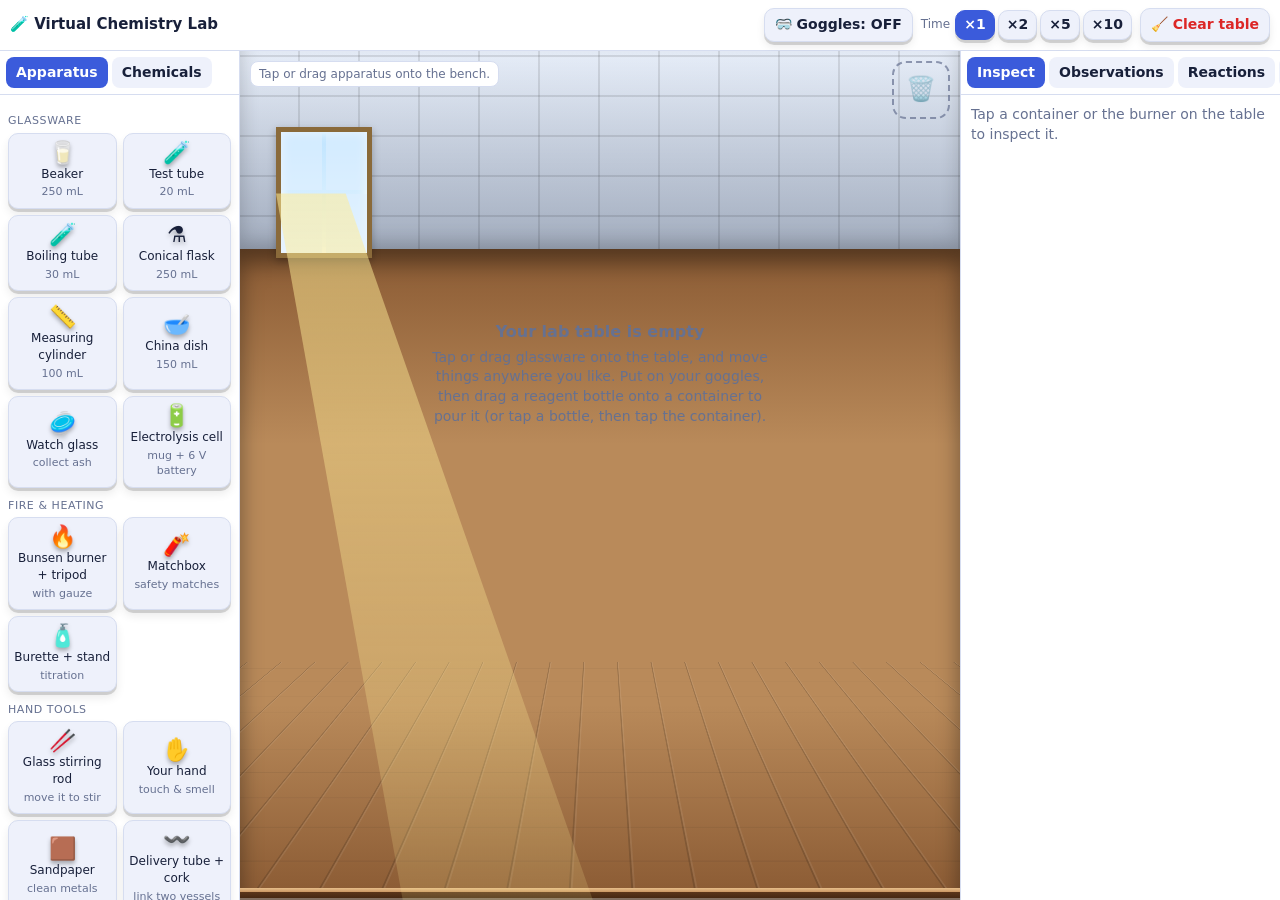
==== commit 97e5791d: "Add files via upload" ====
--- a/chemlab.html
+++ b/chemlab.html
@@ -160,6 +160,9 @@
  .top h1{font-size:14px}
  .status{display:none}
 }
+.it.bottle .vessel{overflow:visible}.it.bottle .capoff{display:none;position:absolute;left:-18px;bottom:2px;width:20px;height:13px;border-radius:3px;background:#15181f;box-shadow:0 2px 3px rgba(0,0,0,.35);transform:rotate(-8deg)}.it.bottle.open .capoff{display:block}
+.it.burette .tapk{cursor:ew-resize;pointer-events:auto}.it.burette .vessel,.it.bottle .vessel{pointer-events:auto}
+@media(max-width:820px) and (orientation:landscape),(max-height:520px){.lab{grid-template-columns:150px 1fr 210px;grid-template-rows:auto 1fr;grid-template-areas:"top top top" "tool ws pan"}.tool{max-height:none;border-right:1px solid var(--bd);border-bottom:0}.cards{display:grid;grid-template-columns:1fr;overflow-x:visible}.card{min-width:0}.pan{border-left:1px solid var(--bd);border-top:0}.status{display:none}}
 @media(prefers-reduced-motion:reduce){.bub,.flame{animation:none}}
 </style>
 </head>
@@ -193,17 +196,22 @@
 /* ================= CHEMISTRY ENGINE: provided by chemcore.js (principle-based). Bridge to the names the UI uses ================= */
 if(!window.Engine)document.body.insertAdjacentHTML("afterbegin",'<div style="padding:20px;color:#fff;background:#b00">chemcore.js failed to load. Reload the app.</div>');
 const {phOf,react,step,addLiquid,addSolid,pourTo,newContainer,solnColour,cname,tickContainer,RX,OBS,observe,log,regRx,PPT,SOLCOL,SOLNAME,DEPCOL,DEPWORD,mix,hex,hx,uiColor,WATER,emptyContainer}=window.Engine;
-const Z=(c,k)=>c.sp[k]||0;let simTime=0;
+const Z=(c,k)=>c.sp[k]||0;let simTime=0;const XCONC=Math.round((0.07+Math.random()*0.06)*1000)/1000; /* hidden strength of "Acid X" for the titration task */
 
 
 /* ================= DATA FOR THE TOOLBOX ================= */
 const CHEM=[
  {id:"water",n:"Distilled water",f:"H₂O",g:"Other",c:{},col:"#dff0ff"},
+ {id:"etoh",n:"Ethanol (absolute)",f:"C₂H₅OH",g:"Other",c:{EtOH:17.2},col:"#f6fbff"},
  {id:"hcl",n:"Hydrochloric acid 1 M",f:"HCl",g:"Acids",c:{H:1,Cl:1},col:"#dff0ff"},
  {id:"h2so4",n:"Sulphuric acid 0.5 M",f:"H₂SO₄",g:"Acids",c:{H:1,SO4:.5},col:"#e8f1ff"},
  {id:"hno3",n:"Nitric acid 1 M",f:"HNO₃",g:"Acids",c:{H:1,NO3:1},col:"#eef7ff"},
  {id:"hac",n:"Ethanoic (acetic) acid 1 M",f:"CH₃COOH",g:"Acids",c:{HAc:1},col:"#f4fbff"},
+ {id:"glac",n:"Glacial ethanoic acid",f:"CH₃COOH",g:"Acids",c:{HAc:17.4},col:"#f6fbff"},
+ {id:"h2so4c",n:"Conc. sulphuric acid 18 M",f:"H₂SO₄",g:"Acids",c:{H:36,SO4:18},col:"#f3f3d8",heat:1.2},
+ {id:"hclx",n:"Acid X (unknown strength)",f:"HCl",g:"Acids",c:{H:XCONC,Cl:XCONC},col:"#dff0ff"},
  {id:"naoh",n:"Sodium hydroxide 1 M",f:"NaOH",g:"Bases",c:{Na:1,OH:1},col:"#eef7ff"},
+ {id:"naoh01",n:"Sodium hydroxide 0.1 M (burette)",f:"NaOH",g:"Bases",c:{Na:.1,OH:.1},col:"#f3f9ff"},
  {id:"koh",n:"Potassium hydroxide 1 M",f:"KOH",g:"Bases",c:{K:1,OH:1},col:"#eef7ff"},
  {id:"lime",n:"Lime water",f:"Ca(OH)₂",g:"Bases",c:{Ca:.011,OH:.022},col:"#f3f9ff"},
  {id:"na2co3",n:"Sodium carbonate 0.5 M",f:"Na₂CO₃",g:"Salts",c:{Na:1,CO3:.5},col:"#f3f9ff"},
@@ -218,6 +226,7 @@
  {id:"fecl3",n:"Iron(III) chloride 0.2 M",f:"FeCl₃",g:"Salts",c:{Fe3:.2,Cl:.6},col:"#d9a24a"},
  {id:"znso4",n:"Zinc sulphate 0.5 M",f:"ZnSO₄",g:"Salts",c:{Zn:.5,SO4:.5},col:"#f3f9ff"},
  {id:"mgso4",n:"Magnesium sulphate 0.5 M",f:"MgSO₄",g:"Salts",c:{Mg:.5,SO4:.5},col:"#f3f9ff"},
+ {id:"alcl3",n:"Aluminium chloride 0.2 M",f:"AlCl₃",g:"Salts",c:{Al:.2,Cl:.6},col:"#f3f9ff"},
  {id:"ph",n:"Phenolphthalein",f:"indicator",g:"Indicators",ind:"ph",c:{},col:"#fff"},
  {id:"mo",n:"Methyl orange",f:"indicator",g:"Indicators",ind:"mo",c:{},col:"#f6a53a"},
  {id:"ui",n:"Universal indicator",f:"indicator",g:"Indicators",ind:"ui",c:{},col:"#3fae49"},
@@ -237,7 +246,9 @@
  {id:"k2so4",n:"Potassium sulphate",f:"K₂SO₄",g:"Solids",sol:1,col:"#f6f6f6"},
  {id:"nh4no3",n:"Ammonium nitrate",f:"NH₄NO₃",g:"Solids",sol:1,col:"#f6f6f6"},
  {id:"cuso4a",n:"Anhydrous copper sulphate",f:"CuSO₄",g:"Solids",sol:1,col:"#f4f4f2"},
- {id:"na",n:"Sodium metal",f:"Na",g:"Solids",sol:1,col:"#b9bdc4"}
+ {id:"na",n:"Sodium metal",f:"Na",g:"Solids",sol:1,col:"#b9bdc4"},
+ {id:"k",n:"Potassium metal",f:"K",g:"Solids",sol:1,col:"#c9ccd2"},
+ {id:"al",n:"Aluminium turnings",f:"Al",g:"Solids",sol:1,col:SOLCOL.al}
 ];
 const APP=[
  {id:"beaker",n:"Beaker",ic:"🥛",s:"250 mL",k:"cont"},{id:"tube",n:"Test tube",ic:"🧪",s:"20 mL",k:"cont"},
@@ -251,12 +262,15 @@
  {id:"phm",n:"pH meter",ic:"📟",s:"probe",k:"probe"},{id:"th",n:"Thermometer",ic:"🌡️",s:"probe",k:"probe"},
  {id:"rl",n:"Red litmus",ic:"🟥",s:"paper",k:"probe"},{id:"bl",n:"Blue litmus",ic:"🟦",s:"paper",k:"probe"},
  {id:"up",n:"Universal pH paper",ic:"🌈",s:"paper",k:"probe"},
- {id:"x1",n:"Burette + stand",ic:"🧴",s:"under construction",k:"uc"}
+ {id:"burette",n:"Burette + stand",ic:"🧴",s:"titration",k:"tool"}
 ];
 const LIQ_AMT=[.2,1,5,10,25,50],SOL_AMT=[.1,.5,1,2,5];
 const EXPS=["Acid + metal: hydrogen gas and the pop test","Acid + carbonate: carbon dioxide and lime water","Neutralisation with indicators","Titration: find the molarity of unknown acid X","Metal displacement (Zn/Fe/Cu in salt solutions)","Precipitation reactions of salts","Action of heat on lead nitrate / copper sulphate crystals","Burning magnesium ribbon in air","Slaking of quicklime (very exothermic)","Esterification (ethanol + ethanoic acid)"];
 
 const BOT={
+ etoh:{k:"glass",cap:"#2f8a3f",lab:["C₂H₅OH","ethanol"]},glac:{k:"glass",cap:"#2f8a3f",lab:["CH₃COOH","glacial"],hz:"c"},h2so4c:{k:"amber",cap:"#15181f",lab:["H₂SO₄","conc."],hz:"c"},
+ hclx:{k:"glass",cap:"#15181f",lab:["HCl","X = ?"],hz:"c"},naoh01:{k:"plastic",cap:"#1f66d6",lab:["NaOH","0.1 M"]},alcl3:{k:"glass",cap:"stop",lab:["AlCl₃","0.2 M"]},
+ al:{k:"jar",fill:"gran",lab:["Al","turnings"]},k:{k:"jar",amber:1,lab:["K","under oil"],hz:"c"},
  water:{k:"wash",cap:"#2f6bd1",lab:["H₂O","distilled"]},
  hcl:{k:"glass",cap:"#15181f",lab:["HCl","1 M"],hz:"c"},
  h2so4:{k:"glass",cap:"#15181f",lab:["H₂SO₄","0.5 M"],hz:"c"},
@@ -535,6 +549,7 @@
    it.x=mv.left-wr.left+(GEO.mug.cx+(it.slot.i?22:-22))*msc;sc=msc;y=mv.top-wr.top+(GEO.mug.yb-56)*msc+(22+GEO[it.type].ytop)*sc;it.y=y}
   else{it.slot=null;sc=scaleAt(it.y)}}
  else if(b){sc=scaleAt(b.y);it.x=b.x;const G=GEO[it.type];y=b.y-144*sc+(G.H-G.yb-G.flat)*sc;it.y=y}else sc=scaleAt(it.y);
+ if(it.type==="burette")sc=Math.min(sc,Math.max(.42,(it.y-6)/361));
  it.sc=sc;const e=it.el;e.style.left=it.x+"px";e.style.top=y+"px";
  e.style.transform=`translate(-50%,-100%) scale(${sc.toFixed(3)})`;
  e.style.zIndex=it.slot?Math.round(byId(it.slot.host).y)+2:b?Math.round(b.y)+1:Math.round(it.y);
@@ -542,7 +557,7 @@
 }
 new ResizeObserver(()=>{layout();all().forEach(i=>{clampXY(i);place(i)})}).observe(ws);layout();
 const TONGS=`<svg class="tongs" width="90" height="30" viewBox="0 0 90 30"><path d="M2 14 L88 4 M2 18 L88 26" stroke="#b08a2e" stroke-width="3.4" stroke-linecap="round" fill="none"/><circle cx="88" cy="5" r="4" fill="none" stroke="#b08a2e" stroke-width="2.4"/><circle cx="88" cy="25" r="4" fill="none" stroke="#b08a2e" stroke-width="2.4"/></svg>`;
-const ITW={bunsen:120,matchbox:120,sand:120,beaker:104,tube:46,btube:56,flask:118,cyl:62,dish:134,watch:124,mug:124};
+const ITW={bottle:70,burette:90,bunsen:120,matchbox:120,sand:120,beaker:104,tube:46,btube:56,flask:118,cyl:62,dish:134,watch:124,mug:124};
 function freeSpot(w){w=w||100;const r=tr(),rows=[r.y1-24,(r.y0+r.y1)/2+16,r.y0+20];
  for(const y of rows)for(let x=r.x0+30;x<=r.x1-30;x+=30)if(all().every(i=>Math.abs(i.x-x)>=((ITW[i.type]||100)+w)/2+10||Math.abs(i.y-y)*1.3>70))return[x,y];
  return[r.x0+Math.random()*(r.x1-r.x0),r.y1-24]}
@@ -552,7 +567,7 @@
  const tb=$("tbody");
  if(state.tool==="app"){
   const rows=k=>APP.filter(a=>a.k===k).map(a=>`<div class="card ${a.k==="uc"?"uc":""}" data-app="${a.id}"><span class="ic">${a.ic}</span>${E(a.n)}<small>${E(a.s)}</small></div>`).join("");
-  tb.innerHTML=`<div class="grp">Glassware</div><div class="cards">${rows("cont")}</div><div class="grp">Fire &amp; heating</div><div class="cards">${rows("tool")}</div><div class="grp">Hand tools</div><div class="cards">${rows("hand")}</div><div class="grp">Metal pieces</div><div class="cards">${rows("piece")}</div><div class="grp">Probes &amp; papers (drop in a container)</div><div class="cards">${rows("probe")}</div><div class="grp">Coming soon 🚧</div><div class="cards">${rows("uc")}</div>`;
+  tb.innerHTML=`<div class="grp">Glassware</div><div class="cards">${rows("cont")}</div><div class="grp">Fire &amp; heating</div><div class="cards">${rows("tool")}</div><div class="grp">Hand tools</div><div class="cards">${rows("hand")}</div><div class="grp">Metal pieces</div><div class="cards">${rows("piece")}</div><div class="grp">Probes &amp; papers (drop in a container)</div><div class="cards">${rows("probe")}</div>`;
  }else{
   const q=state.q.toLowerCase(),list=CHEM.filter(c=>!q||(c.n+" "+c.f+" "+c.g).toLowerCase().includes(q));
   let h=`<input class="search" id="q" placeholder="Search reagents…" value="${E(state.q)}"><div class="amt">Pour: ${LIQ_AMT.map(a=>`<button data-al="${a}" class="${a===state.amtL?"on":""}">${a} mL</button>`).join("")}</div><div class="amt">Solid: ${SOL_AMT.map(a=>`<button data-as="${a}" class="${a===state.amtS?"on":""}">${a} g</button>`).join("")}</div>`;
@@ -587,7 +602,7 @@
  d.innerHTML=`<div class="vessel" style="width:120px;height:190px"><div class="shadow"></div><div class="svgh">${burnerSVG()}</div></div><div class="lbl">${b.label}</div>`;
  ws.appendChild(d);b.el=d;state.tools.push(b);hookItem(b);place(b);burnerView(b);select(b.id);$("hint").style.display="none";return b;
 }
-function spawnTool(id,x,y){return id==="matchbox"?spawnMatchbox(x,y):spawnBurner(x,y)}
+function spawnTool(id,x,y){return id==="matchbox"?spawnMatchbox(x,y):id==="burette"?spawnBurette(x,y):spawnBurner(x,y)}
 function spawnMatchbox(x,y){
  if(state.tools.some(t=>t.type==="matchbox")){toast("You already have a matchbox on the table");return}
  if(all().length>=14){toast("The table is full. Remove something first.");return}
@@ -750,7 +765,9 @@
  const p=wsPt(e);
  if(c.type==="bunsen"){const kn=e.target.closest(".knob"),co=e.target.closest(".collar");
   if(kn||co){drag={ctl:{b:c,kind:kn?"gas":"air",v0:kn?c.gas:c.air,x0:e.clientX,y0:e.clientY},moved:true};return}}
- drag={item:c,x0:e.clientX,y0:e.clientY,moved:false,dx:c.x-p[0],dy:c.y-p[1],swt:!!e.target.closest(".swt")}})}
+ if(c.type==="burette"&&e.target.closest(".tapk")){drag={ctl:{b:c,kind:"tap",v0:c.flow,x0:e.clientX,y0:e.clientY},moved:true};return}
+ const vq=c.type==="bottle"?c.el.querySelector(".vessel").getBoundingClientRect():null,capTap=!!(vq&&e.clientY<vq.top+vq.height*.34);
+ drag={item:c,x0:e.clientX,y0:e.clientY,moved:false,dx:c.x-p[0],dy:c.y-p[1],swt:!!e.target.closest(".swt"),cap:capTap}})}
 addEventListener("pointermove",e=>{
  if(!drag){handMove(e);return}
  if(drag.match){moveMatch(e);return}
@@ -784,6 +801,7 @@
   if(d.moved){if(e.clientX>t.left&&e.clientX<t.right&&e.clientY>t.top&&e.clientY<t.bottom){removeItem(it);toast("Removed");return}
    if(isC(it)){tryMount(it);trySlot(it)}return}
   if(d.swt&&it.type==="mug"){toggleSwitch(it);return}
+  if(it.type==="bottle"&&d.cap){toggleBottle(it);select(it.id);return}
   if(state.pour&&state.pour!==it&&isC(it)){const f=state.pour;state.pour=null;doPour(f,it);return}
   if(state.armed&&isC(it)){addChem(it,CHEM.find(x=>x.id===state.armed));return}
   if(state.armed&&!isC(it)){toast("Pour into glassware, not the burner");return}
@@ -807,7 +825,7 @@
    else{const t=byId(state.sel);const tt=isC(t)?t:(state.items.length===1?state.items[0]:null);if(tt)attach(tt,a.id);else toast("Select a container first, or drag this into one")}}
   return}
  if(c.chem){const ch=CHEM.find(x=>x.id===c.chem);
-  if(d.moved){const t=targetAt(e.clientX,e.clientY,true);if(t)addChem(t,ch);else toast("Drop the bottle onto a beaker, flask or tube");return}
+  if(d.moved){const t=targetAt(e.clientX,e.clientY,true);if(t)addChem(t,ch);else if(inWs(e.clientX,e.clientY)){const pp=wsPt(e);spawnBottle(ch,pp[0],pp[1]+40)}else toast("Drop the bottle onto the table (or onto a container to pour it in)");return}
   state.armed=state.armed===ch.id?null:ch.id;renderTool();
   if(state.armed){const amt=ch.sol?state.amtS+" g":ch.ind?"a few drops":state.amtL+" mL";status("Armed: "+ch.n+" ("+amt+"). Tap a container to pour. Tap the bottle again to put it down.")}else status("Bottle put down.")}
 });
@@ -832,6 +850,8 @@
   if(c.type==="matchbox"){
    if(full||!$("mn"))pb.innerHTML=`<h3 style="margin:0 0 6px">${E(c.label)}</h3><div class="row"><span>Matches left</span><b id="mn"></b></div><div class="muted">Pull a match out by the red heads at the end of the tray. With your goggles on, drag it <b>fast</b> along the rough striker strip to light it. A match burns for about 12 seconds.</div>`;
    $("mn").textContent=c.n;return}
+  if(c.type==="bottle"){renderBottlePanel(c,full);return}
+  if(c.type==="burette"){renderBurettePanel(c,full);return}
   if(c.type==="sand"){pb.innerHTML=`<h3 style="margin:0 0 6px">Sandpaper</h3><div class="muted">Rub a magnesium ribbon or an iron nail back and forth on the rough surface until it turns shiny.</div>`;return}
   if(c.type==="bunsen"){
    if(full||!$("bs"))pb.innerHTML=`<h3 style="margin:0 0 6px">${E(c.label)}</h3><div class="row"><span>Gas flow</span><b id="bg"></b></div><div class="row"><span>Air hole</span><b id="ba"></b></div><div class="row"><span>Flame</span><b id="bs"></b></div><div class="row"><span>Heating</span><b id="bh"></b></div><div class="muted"><b>Working it:</b> 1) close the air hole (drag the brass collar down), 2) turn the black gas knob on the base (drag it to the right), 3) strike a match and hold it to the top of the barrel, 4) open the collar (drag up) for the hot blue flame. Turn the knob back to put it out. Hold test tubes in the flame with the tongs, and rest beakers and dishes on the gauze.</div>`;
@@ -855,8 +875,9 @@
   if(!full&&!window._rxDirty)return;window._rxDirty=false;
   pb.innerHTML=RX.size?[...RX.values()].map(r=>`<div class="rx"><small>${E(r.name)}</small><b>${E(r.eq)}</b>${r.ion?`<small>Ionic: ${E(r.ion)}</small>`:""}</div>`).join(""):'<div class="muted">Balanced and ionic equations appear here for every reaction you carry out.</div>';
  }else if(state.pan==="exp"){
-  if(!full)return;
-  pb.innerHTML=`<div class="rx"><b>📘 NCERT Class 10, Chapter 1</b><small>Do each activity with your own hands on the table. The reactions you carry out appear in the Reactions tab.</small></div>`+ACTS.map(a=>`<div class="ob"><b>${E(a[0])}</b><small style="color:var(--tx)">${E(a[1])}</small></div>`).join("");
+  if(!full&&!window._obsDirty)return;window._obsDirty=false;
+  const ds=seenSet();
+  pb.innerHTML=`<div class="rx"><b>📘 NCERT Class 10 activities</b><small>Do each activity with your own hands on the table. The lab ticks off each observation when it actually happens. Reactions appear in the Reactions tab.</small></div>`+ACTS.map((a,i)=>`<div class="ob"><b>${E(a[0])}</b><small style="color:var(--tx)">${E(a[1])}</small>${checkHTML(a,i,ds)}</div>`).join("");
  }else if(state.pan==="nb"){if(!full)return;renderNotebook()}
 }
 const NBK="aalimChemLab",nbGet=()=>{try{return JSON.parse(localStorage.getItem(NBK))||[]}catch(e){return[]}};
@@ -952,6 +973,7 @@
 function burnerTop(b){const vr=b.el.querySelector(".vessel").getBoundingClientRect(),wr=wsRect(),sc=vr.width/120;return{x:vr.left-wr.left+60*sc,y:vr.top-wr.top+110*sc,sc}}
 function moveCtl(e){
  const d=drag,k=d.ctl,b=k.b;
+ if(k.kind==="tap"){b.flow=clamp(k.v0+((e.clientX-k.x0)+(k.y0-e.clientY))/110,0,1);buretteView(b);status(b.flow>.03?"Tap "+Math.round(b.flow*100)+"% open":"Tap closed");return}
  if(k.kind==="gas"){b.gas=clamp(k.v0+((e.clientX-k.x0)+(k.y0-e.clientY))/170,0,1)}
  else{b.air=clamp(k.v0+(k.y0-e.clientY)/60+(e.clientX-k.x0)/220,0,1)}
  if(b.lit&&b.gas<.04){b.lit=false;log(b,"the flame goes out (not enough gas)")}
@@ -1119,6 +1141,8 @@
  if((gh.NO2||0)>1e-8)return"a sharp, irritating smell: nitrogen dioxide. It is poisonous, so do not breathe it in!";
  if((gh.Cl2||0)>1e-8)return"a choking, bleach-like smell (chlorine)";
  if((gh.Br2||0)>1e-8)return"a harsh, irritating smell (bromine)";
+ if(Z(c,"Ester")/V>.05&&c.vol>.5)return"a sweet, fruity smell (an ester: like pear drops)";
+ if(Z(c,"EtOH")/V>.5&&c.vol>.5)return"a sharp, clean smell of alcohol";
  if(Z(c,"HAc")/V>.1&&c.vol>.5)return"a sharp vinegar-like smell";
  return"no noticeable smell"}
 function handMove(e){
@@ -1188,29 +1212,184 @@
  const L=W*.05+W*.44*(.4*t),R=W*.05+W*.44*(.22+.78*t);return x>=L&&x<=R}
 function tickSun(){for(const c of state.items){const s=inBeam(c.x,c.y);if(s!==!!c.sun){c.sun=s;if(s&&((c.sol.agcl||0)>0||(c.sol.agbr||0)>0))toast("☀️ "+c.label+" is in the sunlight")}}}
 const ACTS=[
- ["1.1 Burn a magnesium ribbon","Rub a 3-4 cm ribbon with sandpaper, hold it in the flame, keep it away from your eyes and catch the ash in a watch glass."],
- ["1.2 Lead nitrate + potassium iodide","Mix the two solutions in a test tube and look for the yellow precipitate."],
- ["1.3 Zinc + dilute acid","Add acid to zinc granules in a test tube or flask. Look for bubbles and touch the tube."],
- ["1.4 Quicklime + water","Add water slowly to calcium oxide in a beaker and touch the beaker."],
- ["1.5 Heat ferrous sulphate crystals","Heat the crystals in a boiling tube held in the flame and waft the smell. The colour changes."],
- ["1.6 Heat lead nitrate","Heat the powder in a boiling tube. Brown fumes of nitrogen dioxide appear."],
+ ["1.1 Burn a magnesium ribbon","Rub a 3-4 cm ribbon with sandpaper, hold it in the flame, keep it away from your eyes and catch the ash in a watch glass.",[["Dazzling white flame",/dazzling white flame/],["White ash of magnesium oxide",/magnesium oxide forms|white ash/]]],
+ ["1.2 Lead nitrate + potassium iodide","Mix the two solutions in a test tube and look for the yellow precipitate.",[["Yellow precipitate forms",/yellow precipitate/]]],
+ ["1.3 Zinc + dilute acid","Add acid to zinc granules in a test tube or flask. Look for bubbles and touch the tube.",[["Bubbles of hydrogen gas",/hydrogen/],["The tube warms up",/warms up|heats up/]]],
+ ["1.4 Quicklime + water","Add water slowly to calcium oxide in a beaker and touch the beaker.",[["The mixture heats up",/warms up|heats up/],["White slaked lime (calcium hydroxide) appears",/precipitate of Ca\(OH\)/]]],
+ ["1.5 Heat ferrous sulphate crystals","Heat the crystals in a boiling tube held in the flame and waft the smell. The colour changes.",[["Green crystals turn pale grey-white",/lose water/],["Choking smell of burning sulphur",/sulphur/]]],
+ ["1.6 Heat lead nitrate","Heat the powder in a boiling tube. Brown fumes of nitrogen dioxide appear.",[["Brown fumes of nitrogen dioxide",/brown fumes/],["Yellow residue of lead(II) oxide",/yellow residue/]]],
  ["1.7 Electrolysis of water","Fill the mug with water and a few drops of acid, invert two water-filled tubes over the electrodes, switch on, then test each gas with a burning match."],
  ["1.8 Silver chloride in sunlight","Put a china dish of AgCl in the sunbeam from the window and speed up time."],
- ["1.9 Iron nails in copper sulphate","Clean nails with sandpaper, place them in copper sulphate solution, and compare with a second tube."],
- ["1.10 Sodium sulphate + barium chloride","Pour one solution into the other: white barium sulphate forms."],
- ["1.11 Heat copper powder","Heat copper powder in a china dish on the gauze. A black coat of CuO forms."],
- ["Also: CO₂ and lime water","React marble with acid in a corked flask, link it to lime water with a delivery tube."],
+ ["1.9 Iron nails in copper sulphate","Clean nails with sandpaper, place them in copper sulphate solution, and compare with a second tube.",[["Reddish-brown copper coats the nail",/deposit of Cu/],["The blue colour fades",/solution turns (light blue|colourless|green|cyan)/]]],
+ ["1.10 Sodium sulphate + barium chloride","Pour one solution into the other: white barium sulphate forms.",[["White precipitate of barium sulphate",/precipitate of BaSO/]]],
+ ["1.11 Heat copper powder","Heat copper powder in a china dish on the gauze. A black coat of CuO forms.",[["Black coat of copper(II) oxide",/copper\(II\) oxide forms/]]],
+ ["Also: CO₂ and lime water","React marble with acid in a corked flask, link it to lime water with a delivery tube.",[["Lime water turns milky",/precipitate of CaCO/]]],
  ["Also: hydrogen over hot CuO","Make hydrogen from zinc + acid and pass it over heated CuO: black turns brown."],
- ["Carry out: Ba(OH)₂ + NH₄Cl","Mix the two solids in a test tube with the glass rod and touch the bottom. It gets very cold."],
- ["Group activity","Dissolve K₂SO₄, NH₄NO₃ and anhydrous CuSO₄ in 25 mL water, and add iron filings to copper sulphate solution. Note each temperature change."]
+ ["Carry out: Ba(OH)₂ + NH₄Cl","Mix the two solids in a test tube with the glass rod and touch the bottom. It gets very cold.",[["The mixture gets cold",/colder/],["Smell of ammonia",/ammonia/]]],
+ ["Group activity","Dissolve K₂SO₄, NH₄NO₃ and anhydrous CuSO₄ in 25 mL water, and add iron filings to copper sulphate solution. Note each temperature change."],
+ ["1.12 Rusting of iron","Put an iron nail in three vessels: tap water, salt water, and a corked one. Speed up time and compare which rusts.",[["Rust forms on a nail",/rust forms/]]],
+ ["1.13 Aluminium and alkali","Add sodium hydroxide to aluminium chloride a little at a time: a white jelly forms, then it dissolves in excess alkali (amphoteric).",[["White gelatinous precipitate of aluminium hydroxide",/precipitate of Al\(OH\)/],["Precipitate dissolves in excess NaOH",/precipitate of Al\(OH\)\S* dissolves/]]],
+ ["1.14 Potassium compared with sodium","Drop a very small piece of each metal into water in separate beakers (behind goggles). Which is more violent?",[["Potassium burns with a lilac flame",/lilac flame/]]],
+ ["1.15 Make an ester","Mix glacial ethanoic acid and ethanol in a boiling tube, add a few drops of conc. sulphuric acid, warm gently in the flame, then waft: a sweet fruity smell.",[["A sweet, fruity smell appears",/fruity/]]],
+ ["2.1 Titration: how strong is acid X?","Fill a burette with 0.1 M NaOH. Put 10 mL of Acid X and 2 drops of phenolphthalein in a flask under it. Drip the alkali in until the colour just turns pink. Work out M₁V₁ = M₂V₂ and type your answer in the library card of the Acid X bottle.",[["Acid and base neutralise",/neutralise/],["Indicator turns pink at the end-point",/turns (pink|magenta)/]]]
 ];
+
+/* ================= v78: reagent bottles on the table, library, burette, observation checker ================= */
+const LIBD={
+ water:"Distilled water. The solvent for everything here. Neutral (pH 7).",hcl:"A strong acid: it gives H⁺ ions completely. Reacts with metals above hydrogen, carbonates and bases.",
+ h2so4:"A strong acid. Reacts with reactive metals to give hydrogen; forms white BaSO₄ with barium ions.",hno3:"A strong acid, stored in an amber bottle because light slowly breaks it down.",
+ hac:"Ethanoic (acetic) acid is a weak acid: only a few molecules give H⁺, so its pH is higher than HCl of the same strength. It is the sour part of vinegar.",
+ naoh:"A strong base (alkali). Neutralises acids. Corrosive: it burns skin.",koh:"A strong base, like NaOH.",lime:"Saturated calcium hydroxide solution. Turns milky with carbon dioxide.",
+ na2co3:"Washing soda: its carbonate ion makes the solution basic (pH about 12). Fizzes with acids.",nacl:"Common salt solution. Neutral. Gives Cl⁻ ions (and speeds up rusting).",
+ bacl2:"Gives a white precipitate with sulphates. Poisonous!",agno3:"Gives a precipitate with chloride, bromide and iodide. Stains skin black. Poisonous.",pbno3:"Gives a yellow precipitate with iodide. Poisonous.",
+ ki:"A source of iodide ions (I⁻).",cuso4:"Blue copper(II) solution. Copper(II) ions are displaced by more reactive metals.",feso4:"Pale green iron(II) solution.",fecl3:"Yellow-brown iron(III) solution. Gives a red-brown precipitate with alkali.",
+ znso4:"Colourless zinc solution.",mgso4:"Colourless magnesium solution (Epsom salt).",ph:"Indicator: colourless in acid, pink in alkali. Ideal for titrating an acid with an alkali.",
+ mo:"Indicator: red in acid, yellow in alkali.",ui:"Universal indicator: a rainbow of colours across the pH scale.",btb:"Indicator: yellow in acid, green when neutral, blue in alkali.",
+ zn:"A metal above hydrogen: gives hydrogen with dilute acid and displaces copper from its salts.",fe:"A metal more reactive than copper. It rusts in damp air, and salt speeds that up.",cu:"A metal below hydrogen: does not react with dilute acid. Turns black on heating in air (CuO).",
+ caco3:"Marble (calcium carbonate). Fizzes with acid, giving carbon dioxide. Decomposes on strong heating.",cuo:"Black copper(II) oxide. A base: dissolves in acid to give a blue solution.",cao:"Quicklime. Reacts very exothermically with water to give slaked lime.",
+ feso4s:"Green crystals with 7 water molecules. Heating drives off the water, then decomposes it.",pbn:"White powder. Heating gives brown NO₂ fumes and yellow lead(II) oxide.",agcl:"White; turns grey in sunlight as silver forms.",agbr:"Pale yellow; turns grey in sunlight.",
+ baoh2:"Reacts with ammonium chloride and takes in heat: the mixture gets very cold.",nh4cl:"Gives ammonia gas when mixed with a base.",k2so4:"Dissolves with a small temperature change.",nh4no3:"Dissolves and takes in heat: the water gets colder.",cuso4a:"White when anhydrous; dissolves in water giving a blue solution and heat.",
+ na:"A very reactive soft metal. Reacts violently with water. Store under oil. Handle with care!",al:"A reactive metal protected by a thin oxide layer, so it reacts slowly at first. Its hydroxide dissolves in excess alkali (amphoteric).",
+ k:"More reactive than sodium: burns with a lilac flame on water. Stored under oil.",hclx:"A hydrochloric acid solution of UNKNOWN strength. Find its molarity by titrating it against 0.1 M NaOH (M₁V₁ = M₂V₂).",
+ naoh01:"0.1 M sodium hydroxide: the standard solution to put in the burette for titration.",etoh:"Ethanol (alcohol). Reacts with ethanoic acid to make an ester.",glac:"Pure (glacial) ethanoic acid. Strong vinegar smell.",h2so4c:"Concentrated sulphuric acid: it gets very hot when diluted and burns skin. Used as a catalyst for making esters."};
+function spawnBottle(ch,x,y){
+ if(all().length>=14){toast("The table is full. Remove something first.");return null}
+ const mx=ch.sol?200:ch.ind?30:250;
+ const b={id:state.nid++,type:"bottle",ch,label:ch.n,stock:mx,max:mx,open:false,sc:1};
+ const sp=freeSpot(70);b.x=x==null?sp[0]:x;b.y=y==null?sp[1]:y;clampXY(b);
+ const d=document.createElement("div");d.className="it bottle";d.dataset.id=b.id;
+ d.innerHTML=`<div class="vessel" style="width:64px;height:100px"><div class="shadow"></div><div class="svgh">${bottleSVG(ch)}</div><i class="capoff"></i></div><div class="lbl">${E(ch.f.length<9?ch.f:ch.n.split(" ")[0])}</div>`;
+ ws.appendChild(d);b.el=d;state.tools.push(b);hookItem(b);place(b);select(b.id);$("hint").style.display="none";return b}
+function toggleBottle(b){b.open=!b.open;b.el.classList.toggle("open",b.open);toast(b.open?"🧴 Cap off. Tilt the bottle over a container to pour.":"🧴 Cap back on.")}
+function bottleMouth(a){const h=a.el.offsetHeight*a.sc;return{x:a.x,y:a.y-h+16*a.sc}}
+function bottleTarget(a){
+ const m=bottleMouth(a);let best=null,bd=1e9;
+ for(const b of state.items){if(b.inv)continue;const v=vrect(b),rx=v.l+v.G.cx*v.sc,ry=v.t+v.G.ytop*v.sc,dx=Math.abs(m.x-rx);
+  if(dx<v.G.hw(v.G.ytop)*v.sc+30&&m.y<ry+16&&m.y>ry-260*v.sc&&dx<bd){bd=dx;best=b}}
+ for(const b of state.tools){if(b.type!=="burette")continue;const q=buTop(b),dx=Math.abs(m.x-q.x);if(dx<30&&m.y<q.y+18&&m.y>q.y-230&&dx<bd){bd=dx;best=b}}
+ return best}
+let bStream=null;
+function bottleLog(a){if(a._lt&&a._lamt>.04){const ch=a.ch;log(a._lt,(ch.sol?a._lamt.toFixed(1)+" g of "+(SOLNAME[ch.id]||ch.n).toLowerCase():ch.ind?"a few drops of "+ch.n:a._lamt.toFixed(1)+" mL of "+ch.n)+" added from the bottle")}a._lt=null;a._lamt=0}
+function tickBottlePour(real){
+ const d=drag,a=d&&d.item&&d.moved&&d.item.type==="bottle"?d.item:null;
+ for(const b of state.tools){if(b.type==="bottle"&&b!==a&&(b.tilt||0)>0){b.tilt=Math.max(0,b.tilt-240*real);b.el.style.setProperty("--tilt",((b.tdir||1)*b.tilt)+"deg");if(b.tilt<=0)b.el.classList.remove("pouring");if(b._lt)bottleLog(b)}}
+ const stop=()=>{if(bStream){bStream.remove();bStream=null}};
+ if(!a){stop();return}
+ const t=bottleTarget(a);
+ if(!t){a.tilt=Math.max(0,(a.tilt||0)-240*real);a.el.style.setProperty("--tilt",((a.tdir||1)*a.tilt)+"deg");if(a.tilt<=0)a.el.classList.remove("pouring");stop();bottleLog(a);return}
+ if(!a.open){if(!a._w||performance.now()-a._w>3000){a._w=performance.now();toast("🧴 Take the cap off first: tap the top of the bottle.")}stop();return}
+ if(!state.gog){if(!a._w||performance.now()-a._w>3000){a._w=performance.now();toast("🥽 Put on your safety goggles first!")}stop();return}
+ if(a.stock<=.01){if(!a._w||performance.now()-a._w>3000){a._w=performance.now();toast("This bottle is empty.")}stop();return}
+ if(a._lt&&a._lt!==t)bottleLog(a);
+ a.tdir=t.x>=a.x?1:-1;a.tilt=Math.min(112,(a.tilt||0)+90*real);a.el.classList.add("pouring");a.el.style.setProperty("--tilt",(a.tdir*a.tilt)+"deg");
+ if(a.tilt<=40){stop();return}
+ const ch=a.ch,k=Math.min(1,(a.tilt-40)/60),m=bottleMouth(a),mx=m.x+a.tdir*26*a.sc,my=m.y+22*a.sc,col=hex(hx((ch.col||"#dff0ff").length===7?ch.col:"#dff0ff"));
+ let amt=ch.sol?1.4*k*real:ch.ind?.12*real:7*k*real;amt=Math.min(amt,a.stock);
+ if(t.type==="burette"){
+  if(ch.sol||ch.ind){toast("A burette takes liquids only");stop();return}
+  if(t.ch&&t.ch.id!==ch.id&&t.vol>.5){if(!a._w||performance.now()-a._w>3000){a._w=performance.now();toast("The burette already holds "+t.ch.n+". Empty it first (open the tap).")}stop();return}
+  amt=Math.min(amt,t.cap-t.vol);if(amt<=1e-6){stop();return}
+  t.ch=ch;t.vol+=amt;a.stock-=amt;a._lt=t;a._lamt=(a._lamt||0)+amt;buretteView(t);
+  const q=buTop(t);if(!bStream){bStream=document.createElement("div");bStream.className="stream";ws.appendChild(bStream)}
+  bStream.style.cssText=`left:${(mx-2.5).toFixed(1)}px;top:${my.toFixed(1)}px;height:${Math.max(4,q.y+20-my).toFixed(1)}px;--c:${col};z-index:899`;return}
+ const ok=ch.sol?addSolid(t,ch.id,amt):addLiquid(t,ch,amt);
+ if(!ok){toast(t.label+" is full");stop();return}
+ a.stock-=amt;a._lt=t;a._lamt=(a._lamt||0)+amt;
+ const w=vrect(t),ty=w.t+levelY(w.G,t.vol,t.cap)*w.sc,tx=clamp(mx,w.l+(w.G.cx-w.G.hw(w.G.ytop)*.7)*w.sc,w.l+(w.G.cx+w.G.hw(w.G.ytop)*.7)*w.sc);
+ if(!ch.sol&&!ch.ind){
+  if(!bStream){bStream=document.createElement("div");bStream.className="stream";ws.appendChild(bStream)}
+  bStream.style.cssText=`left:${tx.toFixed(1)}px;top:${my.toFixed(1)}px;height:${Math.max(0,ty-my).toFixed(1)}px;--c:${col};z-index:899`;
+  if(!t._pm||performance.now()-t._pm>500){t._pm=performance.now();spawnPlume(t,col,ch.id==="water"?.25:.5)}
+ }else{stop();a._sp=(a._sp||0)-real;
+  if(a._sp<=0){a._sp=ch.sol?.05:.45;const n=ch.sol?2:1;for(let i=0;i<n;i++){const e=document.createElement("i");e.className=ch.sol?"grain":"drop";e.style.cssText=`left:${(tx+Math.random()*6-3).toFixed(1)}px;top:${my.toFixed(1)}px;--d:${Math.max(10,ty-my-4).toFixed(1)}px;--c:${col};background:${ch.sol?ch.col:col}`;ws.appendChild(e);e.onanimationend=()=>{e.remove();if(!ch.sol)spawnPlume(t,col,.35)}}}}
+ observe(t);view(t)}
+/* ---------- library: what does this reagent do with the others? (run by the engine in a scratch beaker) ---------- */
+const LIBC={};
+function scratch(fn){const o0=OBS.length,rk=new Set(RX.keys()),od=window._obsDirty,rd=window._rxDirty;const c=newContainer("beaker","~lib");c.cap=1000;let r=null;try{r=fn(c)}catch(e){}
+ const obs=OBS.splice(o0).filter(o=>o.c==="~lib").map(o=>o.text);for(const k of[...RX.keys()])if(!rk.has(k))RX.delete(k);window._obsDirty=od;window._rxDirty=rd;return{c,obs,r}}
+function libMix(a,b){return scratch(c=>{
+ const order=[a,b].sort((p,q)=>(p.sol?1:p.ind?2:0)-(q.sol?1:q.ind?2:0));
+ if(order.some(x=>x.ind)&&!order.some(x=>!x.sol&&!x.ind))addLiquid(c,CHEM[0],10);
+ for(const x of order){x.sol?addSolid(c,x.id,.5):addLiquid(c,x,x.ind?.2:5);for(let i=0;i<4;i++)tickContainer(c,.25)}
+ for(let i=0;i<40;i++)tickContainer(c,.5)})}
+const LIBKEEP=/precipitate|gas|bubbl|fizz|flame|warms|colder|turns|reacted|fumes|smell|coating|deposit|forms|dissolves|boils/i;
+function libFill(b){
+ const ch=b.ch;if(LIBC[ch.id]&&LIBC[ch.id].done)return;
+ const L=LIBC[ch.id]||(LIBC[ch.id]={rows:[],i:0,done:false,self:null});
+ if(!L.self){const s=scratch(c=>{ch.sol?(addLiquid(c,CHEM[0],50),addSolid(c,ch.id,1)):addLiquid(c,ch,10);for(let i=0;i<60;i++)tickContainer(c,.5);return{ph:phOf(c),col:cname(solnColour(c).rgb),mass:Object.keys(c.sol).length?Object.entries(c.sol).map(([k,v])=>(SOLNAME[k]||k)+" "+v.toFixed(2)+" g").join(", "):null,T:c.T}});L.self=s.r;L.selfObs=s.obs}
+ const others=CHEM.filter(o=>o.id!==ch.id&&!(ch.ind&&o.ind)&&!(ch.sol&&o.sol&&o.id!=="baoh2"&&ch.id!=="baoh2"));
+ for(let n=0;n<5&&L.i<others.length;n++,L.i++){const o=others[L.i],r=libMix(ch,o),obs=[...new Set(r.obs.filter(t=>LIBKEEP.test(t)&&!/touched/.test(t)))];if(obs.length)L.rows.push({n:o.n,obs})}
+ if(L.i>=others.length)L.done=true}
+function libHTML(ch){
+ const L=LIBC[ch.id];if(!L)return"";
+ let h="";if(L.self&&!ch.sol){h+=`<div class="row"><span>pH of the solution</span><b>${L.self.ph==null?"—":L.self.ph.toFixed(1)}</b></div>`}
+ if(L.self&&ch.sol){h+=`<div class="row"><span>In water</span><b>${L.self.mass?"does not dissolve fully":"dissolves / reacts"}</b></div>`}
+ if(L.self&&L.selfObs.length&&ch.sol)h+=`<div class="muted" style="margin:2px 0">On its own in water: ${E([...new Set(L.selfObs)].filter(t=>LIBKEEP.test(t)).join("; ")||"nothing much happens")}</div>`;
+ h+=`<div class="grp" style="margin-top:8px">If I mix it with…</div>`;
+ h+=L.rows.length?L.rows.map(r=>`<div class="ob"><b>${E(r.n)}</b><small style="color:var(--tx)">${E(r.obs.join("; "))}</small></div>`).join(""):'<div class="muted">Working it out…</div>';
+ if(!L.done)h+=`<div class="muted">…still testing (${L.i}/${CHEM.length})</div>`;return h}
+function renderBottlePanel(b,full){
+ const pb=$("pbody"),ch=b.ch;
+ if(full||!$("bst")){
+  const conc=!ch.sol&&!ch.ind&&ch.c&&Object.keys(ch.c).length?Object.entries(ch.c).map(([k,v])=>(k==="OH"||k==="H"||ch.id==="hclx"?"":"")+k+" "+v).join(", "):"";
+  pb.innerHTML=`<h3 style="margin:0 0 6px">${E(ch.n)}</h3><div class="row"><span>Formula</span><b>${ch.f}</b></div><div class="row"><span>Group</span><b>${E(ch.g)}</b></div><div class="row"><span>Cap</span><b id="bcap"></b></div><div class="row"><span>Left in bottle</span><b id="bst"></b></div>
+  <div class="muted" style="margin:6px 0">${E(LIBD[ch.id]||"")}</div>
+  <div class="muted" style="margin:6px 0">Tap the top of the bottle to take the cap off. Drag it so it tilts over a container to pour. Drag it to the bin to throw it away.</div>
+  ${ch.id==="hclx"?`<div class="row"><span>My answer (M)</span><input id="xans" type="number" step="0.001" style="width:90px;padding:3px;border-radius:6px;border:1px solid var(--bd);background:var(--chi,#fff);color:var(--tx)"></div><div id="xres" class="muted"></div>`:""}
+  <div id="blib">${libHTML(ch)}</div>`;
+  const xa=$("xans");if(xa)xa.oninput=()=>{const v=parseFloat(xa.value),r=$("xres");if(!(v>0)){r.textContent="";return}const e=Math.abs(v-XCONC)/XCONC;r.textContent=e<.04?"✅ Correct! (within 4%)":e<.15?"Close: check your end-point volume.":"Not yet. Titrate again and use M₁V₁ = M₂V₂ (1 : 1 acid to alkali)."}}
+ $("bcap").textContent=b.open?"off (open)":"on (closed)";$("bst").textContent=b.stock.toFixed(b.ch.sol?0:0)+(ch.sol?" g":" mL")+" of "+b.max;
+ const L=LIBC[ch.id];if(!L||!L.done){if(!b._lib){b._lib=setTimeout(function step(){b._lib=null;if(state.sel!==b.id||!b.el.isConnected)return;libFill(b);const e=$("blib");if(e)e.innerHTML=libHTML(ch);const L2=LIBC[ch.id];if(!L2||!L2.done)b._lib=setTimeout(step,30)},30)}}}
+/* ---------- burette: fill from a bottle, turn the stopcock by dragging, read the scale ---------- */
+function buretteSVG(){let t="";for(let v=0;v<=50;v+=1){const y=18+2.4*v,big=v%10===0,mid=v%5===0;t+=`<line x1="${big?32:mid?34:36}" x2="44" y1="${y.toFixed(1)}" y2="${y.toFixed(1)}" stroke="#2a3a55" stroke-width="${big?.9:.5}"/>`;if(big)t+=`<text x="46" y="${(y+2).toFixed(1)}" font-size="6" font-family="system-ui" fill="#2a3a55">${v}</text>`}
+ return`<svg viewBox="0 0 70 340" width="70" height="340" style="overflow:visible"><ellipse cx="35" cy="338" rx="32" ry="3" fill="#000" opacity=".22"/><rect x="2" y="322" width="62" height="12" rx="3" fill="#43474e"/><rect x="9" y="24" width="5" height="300" fill="#8a9099"/><rect x="12" y="62" width="22" height="6" fill="#6b7078"/><rect x="30" y="56" width="16" height="18" rx="3" fill="#53585f"/>
+ <rect x="32" y="12" width="12" height="140" rx="3" fill="rgba(200,225,240,.30)" stroke="#6f86a8"/><rect class="blq" x="33" y="138" width="10" height="0" fill="#dff0ff" opacity=".9"/><rect x="33" y="14" width="2.2" height="134" fill="#fff" opacity=".45"/>${t}
+ <rect x="30" y="152" width="16" height="9" rx="2" fill="#2d3138"/><g class="tapk" style="transform-box:view-box;transform-origin:38px 156px"><rect x="44" y="153" width="20" height="7" rx="3.5" fill="#15181f" stroke="#555"/><circle cx="62" cy="156.5" r="5" fill="#d63a2f"/></g>
+ <path d="M34.5 161 L41.5 161 L39.6 190 L36.4 190 Z" fill="rgba(200,225,240,.45)" stroke="#6f86a8"/></svg>`}
+function spawnBurette(x,y){
+ if(all().length>=14){toast("The table is full. Remove something first.");return}
+ state.counts.bur=(state.counts.bur||0)+1;
+ const b={id:state.nid++,type:"burette",label:"Burette "+state.counts.bur,ch:null,vol:0,cap:50,flow:0,sc:1,sp:0};
+ const sp=freeSpot(90);b.x=x==null?sp[0]:x;b.y=y==null?sp[1]:y;clampXY(b);
+ const d=document.createElement("div");d.className="it burette";d.dataset.id=b.id;
+ d.innerHTML=`<div class="vessel" style="width:70px;height:340px"><div class="shadow"></div><div class="svgh">${buretteSVG()}</div></div><div class="lbl">${b.label}</div>`;
+ ws.appendChild(d);b.el=d;state.tools.push(b);hookItem(b);place(b);buretteView(b);select(b.id);$("hint").style.display="none";return b}
+function buretteView(b){
+ const q=b.el.querySelector(".blq"),f=clamp(b.vol/b.cap,0,1),hgt=120*f;q.setAttribute("height",hgt.toFixed(1));q.setAttribute("y",(138-hgt).toFixed(1));
+ q.setAttribute("fill",b.ch?b.ch.col||"#dff0ff":"#dff0ff");
+ const k=b.el.querySelector(".tapk");if(k)k.style.transform=`rotate(${(b.flow*80).toFixed(0)}deg)`}
+function buTop(b){const h=b.el.offsetHeight*b.sc;return{x:b.x+3*b.sc,y:b.y-h+12*b.sc,tip:b.y-h+190*b.sc}}
+function tickBurettes(real){
+ for(const b of state.tools){if(b.type!=="burette")continue;
+  if(!(b.flow>.03&&b.vol>0&&b.ch))continue;
+  const q=buTop(b);let t=null;
+  for(const c of state.items){if(c.inv)continue;const v=vrect(c),rx=v.l+v.G.cx*v.sc,ry=v.t+v.G.ytop*v.sc;if(Math.abs(q.x-rx)<v.G.hw(v.G.ytop)*v.sc*.9&&ry>q.tip-6&&ry-q.tip<200){t=c;break}}
+  const d=Math.min(b.vol,(.02+2.2*b.flow*b.flow)*real);b.vol-=d;buretteView(b);
+  const col=hex(hx((b.ch.col||"#dff0ff").length===7?b.ch.col:"#dff0ff"));
+  if(t){if(!addLiquid(t,b.ch,d)){toast(t.label+" is full");b.flow=0;buretteView(b)}else{observe(t);view(t)}}
+  b.sp-=real;if(b.sp<=0){b.sp=Math.max(.1,.5/(.3+b.flow*4));const e=document.createElement("i");e.className="drop";let ty=q.tip+90;if(t){const w=vrect(t);ty=w.t+levelY(w.G,t.vol,t.cap)*w.sc}
+   e.style.cssText=`left:${q.x.toFixed(1)}px;top:${q.tip.toFixed(1)}px;--d:${Math.max(8,ty-q.tip).toFixed(1)}px;--c:${col}`;ws.appendChild(e);e.onanimationend=()=>e.remove()}}}
+function renderBurettePanel(b,full){
+ const pb=$("pbody");
+ if(full||!$("brd")){pb.innerHTML=`<h3 style="margin:0 0 6px">${E(b.label)}</h3><div class="row"><span>Holds</span><b id="bhd"></b></div><div class="row"><span>Reading</span><b id="brd"></b></div><div class="row"><span>Tap</span><b id="btp"></b></div>
+ <div class="muted" style="margin:6px 0"><b>Titration:</b> 1) pour a solution from an open bottle into the top of the burette (tilt a bottle over it), 2) put a conical flask with the other solution and a few drops of indicator under the tip, 3) drag the red stopcock handle to let it drip, slowly near the end, 4) read the scale where the colour just changes. The scale reads 0 at the top, 50 at the bottom: your volume used is the reading difference.</div>
+ <div class="muted">Tip: the dropper bottle of phenolphthalein goes in the flask. Acid + alkali: colourless to faint pink is the end-point.</div>`}
+ $("bhd").textContent=b.ch?b.ch.n+" ("+b.vol.toFixed(2)+" mL)":"empty";$("brd").textContent=b.ch?(b.cap-b.vol).toFixed(2)+" mL":"—";$("btp").textContent=b.flow>.03?"open ("+Math.round(b.flow*100)+"%)":"closed"}
+/* ---------- activity checker: ticks off what you have actually seen ---------- */
+const DONEK="aalimChemDone";
+const doneGet=()=>{try{return JSON.parse(localStorage.getItem(DONEK))||{}}catch(e){return{}}};
+function seenSet(){const t=OBS.map(o=>o.text).join("\n"),ds=doneGet();let ch=false;
+ ACTS.forEach((a,i)=>{if(!a[2])return;a[2].forEach((c,j)=>{const k=i+"."+j;if(!ds[k]&&c[1].test(t)){ds[k]=1;ch=true}})});
+ if(ch){try{localStorage.setItem(DONEK,JSON.stringify(ds))}catch(e){}}return ds}
+function checkHTML(a,i,ds){if(!a[2])return"";let n=0;const rows=a[2].map((c,j)=>{const ok=ds[i+"."+j];if(ok)n++;return`<div style="font-size:12px;padding:1px 0;color:${ok?"var(--ok,#16a34a)":"var(--mut)"}">${ok?"✔":"○"} ${E(c[0])}</div>`}).join("");
+ return`<div style="margin-top:3px"><small style="color:var(--tx)"><b>${n===a[2].length?"✅ All observations made":"Observations: "+n+"/"+a[2].length}</b></small>${rows}</div>`}
 
 /* ---------- main loop: 10 Hz ---------- */
 let lastT=performance.now();
 function puff(c,cls,n){const v=c.el.querySelector(".vessel"),g=GEO[c.type];for(let i=0;i<n;i++){const p=document.createElement("i");p.className=cls;p.style.cssText=`left:${f1(g.cx+(Math.random()-.5)*g.hw(g.ytop)*1.3)}px;top:${f1(g.ytop-4)}px`;v.appendChild(p);p.onanimationend=()=>p.remove()}}
 setInterval(()=>{
  const now=performance.now(),real=Math.min(.5,(now-lastT)/1000);lastT=now;const dt=real*state.warp;simTime+=dt;Engine.setTime(simTime);
- runPours(real);tickHeating();tickTiltPour(real);tickFrees(real);tickDtubes(dt);tickElectro(dt);tickSun();tickGasWarn(real);
+ runPours(real);tickHeating();tickTiltPour(real);tickBottlePour(real);tickBurettes(real);tickFrees(real);tickDtubes(dt);tickElectro(dt);tickSun();tickGasWarn(real);
  for(const c of state.items){
   if(c.vol>0||Object.keys(c.sol).length||Object.keys(c.gh).length||c.heatW||c.T>26||c.T<24)tickContainer(c,dt);
   /* displayed colour drifts toward the true colour: slowly when unstirred, quickly when stirred */
@@ -1230,7 +1409,7 @@
  renderPanel(false);
 },100);
 renderTool();renderPanel(true);
-window.LAB={state,frees,dtubes,spawnFree,spawnSand,spawnDtube,toggleHand,toggleSwitch,trySlot,tickHeating,burnerView,moveCtl,mouthWs,vrect,matches,spawnMatchbox,spawnMatch,toggleGas,spawn,spawnBurner,addChem,addNow,startPour,CHEM,tickContainer,view,select,byId,pours};
+window.LAB={spawnBottle,spawnBurette,toggleBottle,tickBottlePour,tickBurettes,LIBC,libFill,libMix,XCONC,state,frees,dtubes,spawnFree,spawnSand,spawnDtube,toggleHand,toggleSwitch,trySlot,tickHeating,burnerView,moveCtl,mouthWs,vrect,matches,spawnMatchbox,spawnMatch,toggleGas,spawn,spawnBurner,addChem,addNow,startPour,CHEM,tickContainer,view,select,byId,pours};
 
 </script>
 </body>
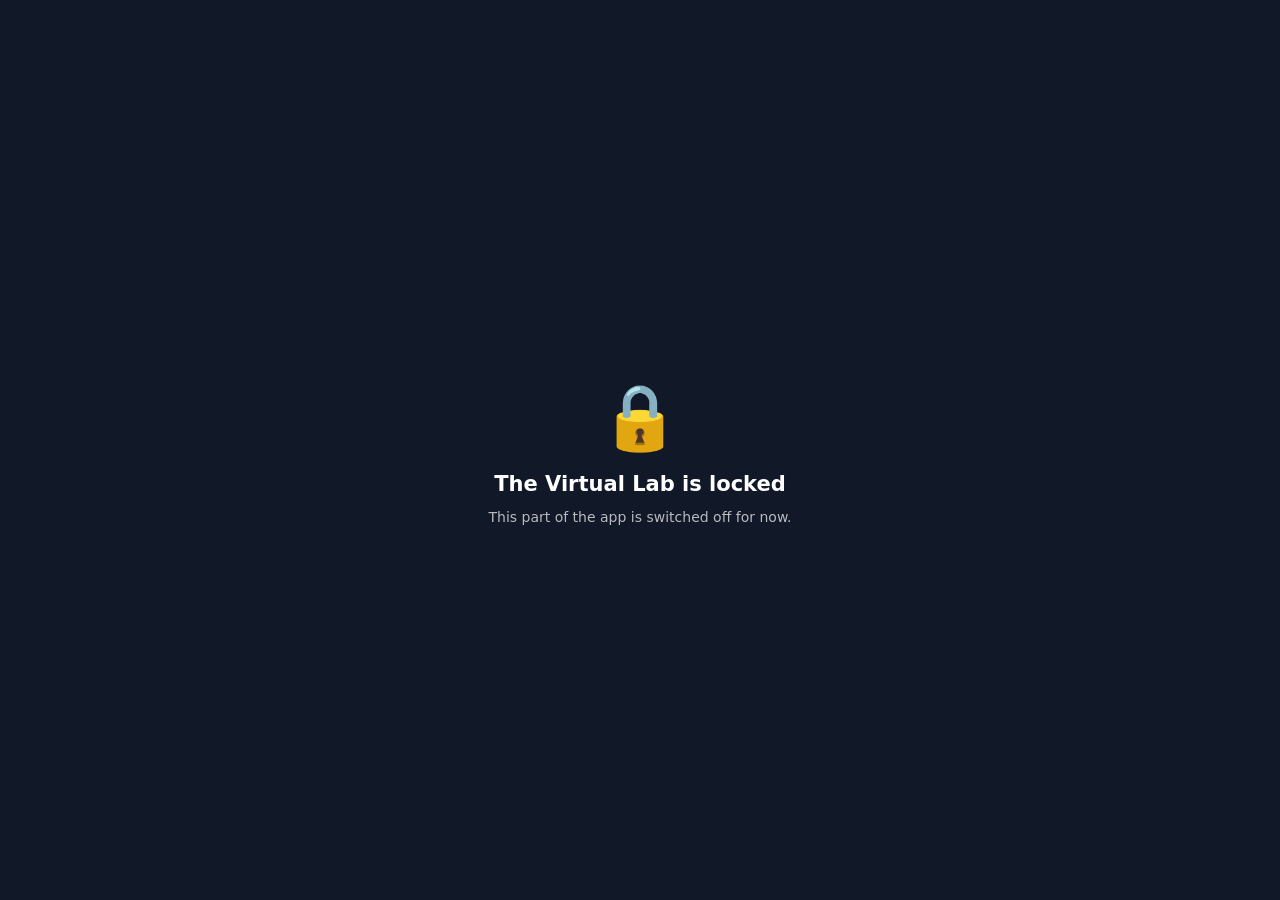
==== commit 4d268e15: "Add files via upload" ====
--- a/chemlab.html
+++ b/chemlab.html
@@ -170,6 +170,7 @@
 <div class="lab" id="lab">
  <div class="top">
   <h1>🧪 <span class="long">Virtual Chemistry Lab</span></h1>
+  <button class="btn" id="sndBtn" aria-label="Sound">🔊</button>
   <button class="btn" id="gogBtn">🥽 Goggles: OFF</button>
   <div class="warp"><span>Time</span><button class="btn on" data-w="1">×1</button><button class="btn" data-w="2">×2</button><button class="btn" data-w="5">×5</button><button class="btn" data-w="10">×10</button></div>
   <button class="btn danger" id="resetBtn">🧹 Clear table</button>
@@ -191,8 +192,14 @@
  </div>
 </div>
 
-<script src="chemcore.js"></script>
 <script>
+/* The Virtual Lab is LOCKED. To open it again set LAB_LOCKED to false here AND in index.html. */
+var LAB_LOCKED=true;
+if(LAB_LOCKED){document.body.innerHTML='<div style="position:fixed;inset:0;display:flex;flex-direction:column;align-items:center;justify-content:center;gap:8px;background:#111827;color:#fff;font-family:system-ui,sans-serif;text-align:center;padding:20px"><div style="font-size:64px">🔒</div><h2 style="margin:0">The Virtual Lab is locked</h2><p style="opacity:.7;margin:0">This part of the app is switched off for now.</p></div>'}
+</script>
+<script>if(!window.LAB_LOCKED)document.write('<script src="chemcore.js"><\/script>')</script>
+<script>
+if(window.LAB_LOCKED)throw new Error("Virtual Lab locked");
 /* ================= CHEMISTRY ENGINE: provided by chemcore.js (principle-based). Bridge to the names the UI uses ================= */
 if(!window.Engine)document.body.insertAdjacentHTML("afterbegin",'<div style="padding:20px;color:#fff;background:#b00">chemcore.js failed to load. Reload the app.</div>');
 const {phOf,react,step,addLiquid,addSolid,pourTo,newContainer,solnColour,cname,tickContainer,RX,OBS,observe,log,regRx,PPT,SOLCOL,SOLNAME,DEPCOL,DEPWORD,mix,hex,hx,uiColor,WATER,emptyContainer}=window.Engine;
@@ -649,13 +656,13 @@
   if(box){const r=box.el.querySelector(".strip").getBoundingClientRect();
    const inside=e.clientX>=r.left-8&&e.clientX<=r.right+8&&e.clientY>=r.top-10&&e.clientY<=r.bottom+10;
    if(inside&&m.wasIn){
-    if(speed>.3)m.strike+=dist;else if(dist>1&&m.strike<6&&now-m.slowT>2500){m.slowT=now;toast("Too slow. Strike it faster along the rough strip")}
+    if(speed>.3){m.strike+=dist;SFX.scratch(speed*.1)}else if(dist>1&&m.strike<6&&now-m.slowT>2500){m.slowT=now;toast("Too slow. Strike it faster along the rough strip")}
     if(m.strike>36)lightMatch(m)}
    else if(!inside)m.strike=0;
    m.wasIn=inside}}
 }
 function toggleGas(b){
- b.gas=!b.gas;b.gasT=0;b.warned=false;
+ SFX.click();b.gas=!b.gas;b.gasT=0;b.warned=false;
  if(!b.gas){if(b.lit){b.lit=false;log(b,"gas tap closed: the flame goes out")}else log(b,"gas tap closed")}
  else log(b,"gas tap opened: gas is flowing but not lit. Strike a match and hold it to the top of the barrel");
  burnerView(b);toast(b.gas?"Gas tap open (hissing). Light it with a match!":"Gas tap closed");renderPanel(true);
@@ -704,14 +711,15 @@
    /* visuals */
    const col=hex(hx(j.ch.col.length===7?j.ch.col:"#dff0ff"));
    if(j.kind==="liq"){
+    SFX.pour(c.vol/c.cap,.5);
     if(!j.stream){j.stream=document.createElement("div");j.stream.className="stream";ws.appendChild(j.stream)}
     const top=my+6*g.sc,h=Math.max(0,g.ys-top);
     j.stream.style.cssText=`left:${(mx-2.5).toFixed(1)}px;top:${top.toFixed(1)}px;height:${h.toFixed(1)}px;--c:${col}`;
     j.pl-=real;if(j.pl<=0){j.pl=.55;spawnPlume(c,col,j.ch.id==="water"?.25:.55)}
    }else if(j.kind==="drop"){
-    j.sp-=real;if(j.sp<=0){j.sp=.42;const dr=document.createElement("i");dr.className="drop";dr.style.cssText=`left:${mx.toFixed(1)}px;top:${(my+8*g.sc).toFixed(1)}px;--d:${Math.max(10,g.ys-my-10).toFixed(1)}px;--c:${col}`;ws.appendChild(dr);dr.onanimationend=()=>{dr.remove();spawnPlume(c,col,.35)}}
+    j.sp-=real;if(j.sp<=0){j.sp=.42;const dr=document.createElement("i");dr.className="drop";dr.style.cssText=`left:${mx.toFixed(1)}px;top:${(my+8*g.sc).toFixed(1)}px;--d:${Math.max(10,g.ys-my-10).toFixed(1)}px;--c:${col}`;ws.appendChild(dr);dr.onanimationend=()=>{dr.remove();SFX.plink(c.x);spawnPlume(c,col,.35)}}
    }else{
-    j.sp-=real;if(j.sp<=0){j.sp=.04;for(let i=0;i<2;i++){const gr=document.createElement("i");gr.className="grain";gr.style.cssText=`left:${(mx+Math.random()*8-4).toFixed(1)}px;top:${(my+8*g.sc).toFixed(1)}px;--d:${Math.max(10,g.ys-my-6).toFixed(1)}px;background:${j.ch.col}`;ws.appendChild(gr);gr.onanimationend=()=>gr.remove()}}
+    j.sp-=real;if(j.sp<=0){j.sp=.04;SFX.grain(c.x);for(let i=0;i<2;i++){const gr=document.createElement("i");gr.className="grain";gr.style.cssText=`left:${(mx+Math.random()*8-4).toFixed(1)}px;top:${(my+8*g.sc).toFixed(1)}px;--d:${Math.max(10,g.ys-my-6).toFixed(1)}px;background:${j.ch.col}`;ws.appendChild(gr);gr.onanimationend=()=>gr.remove()}}
    }
    observe(c);view(c);
   }else{
@@ -799,7 +807,7 @@
  if(d.dt){dropDt(d);return}
  if(d.item){const it=d.item;it.el.classList.remove("drag");const t=$("trash").getBoundingClientRect();$("trash").classList.remove("hot");
   if(d.moved){if(e.clientX>t.left&&e.clientX<t.right&&e.clientY>t.top&&e.clientY<t.bottom){removeItem(it);toast("Removed");return}
-   if(isC(it)){tryMount(it);trySlot(it)}return}
+   SFX.set(it);if(isC(it)){tryMount(it);trySlot(it)}return}
   if(d.swt&&it.type==="mug"){toggleSwitch(it);return}
   if(it.type==="bottle"&&d.cap){toggleBottle(it);select(it.id);return}
   if(state.pour&&state.pour!==it&&isC(it)){const f=state.pour;state.pour=null;doPour(f,it);return}
@@ -1042,6 +1050,7 @@
  if(a.tilt>38){
   const rate=Math.min(20,(a.tilt-38)/70*20),amt=pourTo(a,t,clamp(rate*real/a.vol,0,1));
   if(amt>0){
+   SFX.pour(t.vol/t.cap,rate/20);
    if(!a._pl||performance.now()-a._pl>4000){a._pl=performance.now();log(t,"liquid poured in from "+a.label)}
    const v=vrect(a),w=vrect(t),col=hex(solnColour(a).rgb),mx=v.l+(v.G.cx+a.tdir*v.G.hw(v.G.ytop)*.9)*v.sc,my=v.t+v.G.ytop*v.sc+4;
    const ty=w.t+levelY(w.G,t.vol,t.cap)*w.sc,tx=clamp(mx,w.l+(w.G.cx-w.G.hw(w.G.ytop)*.7)*w.sc,w.l+(w.G.cx+w.G.hw(w.G.ytop)*.7)*w.sc);
@@ -1068,10 +1077,11 @@
 function removeFree(f){f.el.remove();const i=frees.indexOf(f);if(i>=0)frees.splice(i,1)}
 function defaultFreePos(){const r=tr();return[clamp(ws.clientWidth*.5+Math.random()*80-40,100,ws.clientWidth-60),r.y1-70-Math.random()*60]}
 function rubVis(f){
+ SFX.scrape();
  if(f.kind==="ribbon"){const k=f.rub;f.el.querySelector(".rib").setAttribute("stroke",hex(mix([125,129,136],[232,236,242],k)));f.el.querySelector(".ribhi").setAttribute("opacity",(k*.9).toFixed(2))}
  else{f.el.querySelector(".nl").setAttribute("fill",hex(mix([110,95,85],[184,188,196],f.rub)));f.el.querySelector(".nlh").setAttribute("opacity",(f.rub*.8).toFixed(2))}
 }
-function stirIn(c,dist){c.stir=Math.max(c.stir,.7);c.stirE=(c.stirE||0)+dist;if(!c._sl||performance.now()-c._sl>3000){c._sl=performance.now();log(c,"stirred with the glass rod")}}
+function stirIn(c,dist){SFX.tink(c.x);c.stir=Math.max(c.stir,.7);c.stirE=(c.stirE||0)+dist;if(!c._sl||performance.now()-c._sl>3000){c._sl=performance.now();log(c,"stirred with the glass rod")}}
 function moveFree(e){
  const d=drag,f=d.free;
  if(!d.moved&&Math.hypot(e.clientX-d.x0,e.clientY-d.y0)>4){d.moved=true;f.el.classList.add("held")}
@@ -1183,7 +1193,7 @@
 }
 /* ---------- electrolysis cell: switch, gas collected in two inverted tubes ---------- */
 function elxHTML(){return `<svg width="220" height="192" viewBox="0 0 220 192" style="overflow:visible"><path d="M40 160 Q40 184 100 181" fill="none" stroke="#2c3e50" stroke-width="3"/><path d="M122 181 L160 183 L198 150" fill="none" stroke="#2c3e50" stroke-width="3"/><path d="M84 160 Q84 192 150 189 L160 152" fill="none" stroke="#c0392b" stroke-width="3"/><rect x="150" y="148" width="58" height="42" rx="5" fill="#2d3340" stroke="#12151b"/><rect x="154" y="153" width="50" height="15" rx="2" fill="#f4d03f"/><text x="179" y="165" text-anchor="middle" font-size="10" font-weight="800" fill="#1a1a1a">6 V</text><circle cx="160" cy="146" r="3.6" fill="#c0392b"/><circle cx="198" cy="146" r="3.6" fill="#2c3e50"/><rect x="96" y="178" width="30" height="9" rx="2" fill="#5a5f68"/><line class="lev" x1="100" y1="176" x2="122" y2="176" stroke="#d6dae0" stroke-width="3.6" stroke-linecap="round"/><rect class="swt" x="92" y="158" width="40" height="32" fill="transparent"/></svg>`}
-function toggleSwitch(m){m.sw=!m.sw;m.el.classList.toggle("on",m.sw);toast(m.sw?"🔌 Switch ON: current flows through the water":"Switch OFF");log(m,m.sw?"the 6 V battery is switched on":"the battery is switched off");if(m.sw)m.eb=0}
+function toggleSwitch(m){SFX.click();m.sw=!m.sw;m.el.classList.toggle("on",m.sw);toast(m.sw?"🔌 Switch ON: current flows through the water":"Switch OFF");log(m,m.sw?"the 6 V battery is switched on":"the battery is switched off");if(m.sw)m.eb=0}
 function trySlot(t){
  if(t.type!=="tube"&&t.type!=="btube")return;
  for(const m of state.items){if(m.type!=="mug")continue;const w=vrect(m);
@@ -1260,7 +1270,7 @@
  const d=document.createElement("div");d.className="it bottle";d.dataset.id=b.id;
  d.innerHTML=`<div class="vessel" style="width:64px;height:100px"><div class="shadow"></div><div class="svgh">${bottleSVG(ch)}</div><i class="capoff"></i></div><div class="lbl">${E(ch.f.length<9?ch.f:ch.n.split(" ")[0])}</div>`;
  ws.appendChild(d);b.el=d;state.tools.push(b);hookItem(b);place(b);select(b.id);$("hint").style.display="none";return b}
-function toggleBottle(b){b.open=!b.open;b.el.classList.toggle("open",b.open);toast(b.open?"🧴 Cap off. Tilt the bottle over a container to pour.":"🧴 Cap back on.")}
+function toggleBottle(b){SFX.cap();b.open=!b.open;b.el.classList.toggle("open",b.open);toast(b.open?"🧴 Cap off. Tilt the bottle over a container to pour.":"🧴 Cap back on.")}
 function bottleMouth(a){const h=a.el.offsetHeight*a.sc;return{x:a.x,y:a.y-h+16*a.sc}}
 function bottleTarget(a){
  const m=bottleMouth(a);let best=null,bd=1e9;
@@ -1289,19 +1299,19 @@
   if(ch.sol||ch.ind){toast("A burette takes liquids only");stop();return}
   if(t.ch&&t.ch.id!==ch.id&&t.vol>.5){if(!a._w||performance.now()-a._w>3000){a._w=performance.now();toast("The burette already holds "+t.ch.n+". Empty it first (open the tap).")}stop();return}
   amt=Math.min(amt,t.cap-t.vol);if(amt<=1e-6){stop();return}
-  t.ch=ch;t.vol+=amt;a.stock-=amt;a._lt=t;a._lamt=(a._lamt||0)+amt;buretteView(t);
+  SFX.pour(t.vol/t.cap,.5);t.ch=ch;t.vol+=amt;a.stock-=amt;a._lt=t;a._lamt=(a._lamt||0)+amt;buretteView(t);
   const q=buTop(t);if(!bStream){bStream=document.createElement("div");bStream.className="stream";ws.appendChild(bStream)}
   bStream.style.cssText=`left:${(mx-2.5).toFixed(1)}px;top:${my.toFixed(1)}px;height:${Math.max(4,q.y+20-my).toFixed(1)}px;--c:${col};z-index:899`;return}
  const ok=ch.sol?addSolid(t,ch.id,amt):addLiquid(t,ch,amt);
  if(!ok){toast(t.label+" is full");stop();return}
  a.stock-=amt;a._lt=t;a._lamt=(a._lamt||0)+amt;
  const w=vrect(t),ty=w.t+levelY(w.G,t.vol,t.cap)*w.sc,tx=clamp(mx,w.l+(w.G.cx-w.G.hw(w.G.ytop)*.7)*w.sc,w.l+(w.G.cx+w.G.hw(w.G.ytop)*.7)*w.sc);
- if(!ch.sol&&!ch.ind){
+ if(!ch.sol&&!ch.ind){SFX.pour(t.vol/t.cap,k);
   if(!bStream){bStream=document.createElement("div");bStream.className="stream";ws.appendChild(bStream)}
   bStream.style.cssText=`left:${tx.toFixed(1)}px;top:${my.toFixed(1)}px;height:${Math.max(0,ty-my).toFixed(1)}px;--c:${col};z-index:899`;
   if(!t._pm||performance.now()-t._pm>500){t._pm=performance.now();spawnPlume(t,col,ch.id==="water"?.25:.5)}
  }else{stop();a._sp=(a._sp||0)-real;
-  if(a._sp<=0){a._sp=ch.sol?.05:.45;const n=ch.sol?2:1;for(let i=0;i<n;i++){const e=document.createElement("i");e.className=ch.sol?"grain":"drop";e.style.cssText=`left:${(tx+Math.random()*6-3).toFixed(1)}px;top:${my.toFixed(1)}px;--d:${Math.max(10,ty-my-4).toFixed(1)}px;--c:${col};background:${ch.sol?ch.col:col}`;ws.appendChild(e);e.onanimationend=()=>{e.remove();if(!ch.sol)spawnPlume(t,col,.35)}}}}
+  if(a._sp<=0){a._sp=ch.sol?.05:.45;const n=ch.sol?2:1;for(let i=0;i<n;i++){SFX[ch.sol?"grain":"plink"](t.x);const e=document.createElement("i");e.className=ch.sol?"grain":"drop";e.style.cssText=`left:${(tx+Math.random()*6-3).toFixed(1)}px;top:${my.toFixed(1)}px;--d:${Math.max(10,ty-my-4).toFixed(1)}px;--c:${col};background:${ch.sol?ch.col:col}`;ws.appendChild(e);e.onanimationend=()=>{e.remove();if(!ch.sol)spawnPlume(t,col,.35)}}}}
  observe(t);view(t)}
 /* ---------- library: what does this reagent do with the others? (run by the engine in a scratch beaker) ---------- */
 const LIBC={};
@@ -1368,7 +1378,7 @@
   const col=hex(hx((b.ch.col||"#dff0ff").length===7?b.ch.col:"#dff0ff"));
   if(t){if(!addLiquid(t,b.ch,d)){toast(t.label+" is full");b.flow=0;buretteView(b)}else{observe(t);view(t)}}
   b.sp-=real;if(b.sp<=0){b.sp=Math.max(.1,.5/(.3+b.flow*4));const e=document.createElement("i");e.className="drop";let ty=q.tip+90;if(t){const w=vrect(t);ty=w.t+levelY(w.G,t.vol,t.cap)*w.sc}
-   e.style.cssText=`left:${q.x.toFixed(1)}px;top:${q.tip.toFixed(1)}px;--d:${Math.max(8,ty-q.tip).toFixed(1)}px;--c:${col}`;ws.appendChild(e);e.onanimationend=()=>e.remove()}}}
+   e.style.cssText=`left:${q.x.toFixed(1)}px;top:${q.tip.toFixed(1)}px;--d:${Math.max(8,ty-q.tip).toFixed(1)}px;--c:${col}`;ws.appendChild(e);e.onanimationend=()=>{e.remove();SFX.plink(t?t.x:q.x)}}}}
 function renderBurettePanel(b,full){
  const pb=$("pbody");
  if(full||!$("brd")){pb.innerHTML=`<h3 style="margin:0 0 6px">${E(b.label)}</h3><div class="row"><span>Holds</span><b id="bhd"></b></div><div class="row"><span>Reading</span><b id="brd"></b></div><div class="row"><span>Tap</span><b id="btp"></b></div>
@@ -1384,12 +1394,96 @@
 function checkHTML(a,i,ds){if(!a[2])return"";let n=0;const rows=a[2].map((c,j)=>{const ok=ds[i+"."+j];if(ok)n++;return`<div style="font-size:12px;padding:1px 0;color:${ok?"var(--ok,#16a34a)":"var(--mut)"}">${ok?"✔":"○"} ${E(c[0])}</div>`}).join("");
  return`<div style="margin-top:3px"><small style="color:var(--tx)"><b>${n===a[2].length?"✅ All observations made":"Observations: "+n+"/"+a[2].length}</b></small>${rows}</div>`}
 
+/* ================= v78: sound effects, all synthesised live with the Web Audio API (no files, works offline) ================= */
+const SFX=(()=>{
+ let ctx=null,mst=null,nb=null,on=true;const loops={},last={};let sinceFlow=9,flowLv=0,flowFill=0,flowSolid=false,flowT=0;
+ try{on=localStorage.getItem("aalimChemSnd")!=="0"}catch(e){}
+ const R=Math.random,now=()=>ctx?ctx.currentTime:0;
+ function init(){
+  if(ctx){if(ctx.state==="suspended")ctx.resume();return}
+  if(!on)return;const AC=window.AudioContext||window.webkitAudioContext;if(!AC)return;
+  try{ctx=new AC()}catch(e){return}
+  mst=ctx.createGain();mst.gain.value=.6;const cp=ctx.createDynamicsCompressor();cp.threshold.value=-18;cp.ratio.value=5;mst.connect(cp);cp.connect(ctx.destination);
+  const n=ctx.sampleRate*2,b=ctx.createBuffer(1,n,ctx.sampleRate),d=b.getChannelData(0);for(let i=0;i<n;i++)d[i]=R()*2-1;nb=b}
+ const ready=()=>on&&ctx&&ctx.state==="running";
+ const panOf=x=>typeof x==="number"&&ws?clamp((x/Math.max(1,ws.clientWidth)-.5)*1.5,-.8,.8):0;
+ function dest(x){if(ctx.createStereoPanner){const p=ctx.createStereoPanner();p.pan.value=panOf(x);p.connect(mst);return p}return mst}
+ /* a short burst of filtered noise with an attack/decay envelope */
+ function noise(o){if(!ready())return;const t=now()+(o.at||0),s=ctx.createBufferSource();s.buffer=nb;s.loopStart=0;
+  const f=ctx.createBiquadFilter();f.type=o.type||"bandpass";f.frequency.value=o.f||2000;f.Q.value=o.q||.7;
+  if(o.f2)f.frequency.exponentialRampToValueAtTime(o.f2,t+o.d);
+  const g=ctx.createGain();g.gain.setValueAtTime(0,t);g.gain.linearRampToValueAtTime(o.g||.3,t+(o.a||.002));g.gain.exponentialRampToValueAtTime(.0001,t+o.d);
+  s.connect(f);f.connect(g);g.connect(dest(o.x));s.start(t,R()*1.5,o.d+.05)}
+ function tone(o){if(!ready())return;const t=now()+(o.at||0),os=ctx.createOscillator();os.type=o.type||"sine";os.frequency.setValueAtTime(o.f,t);
+  if(o.f2)os.frequency.exponentialRampToValueAtTime(o.f2,t+o.d);
+  const g=ctx.createGain();g.gain.setValueAtTime(0,t);g.gain.linearRampToValueAtTime(o.g||.2,t+(o.a||.003));g.gain.exponentialRampToValueAtTime(.0001,t+o.d);os.connect(g);g.connect(dest(o.x));os.start(t);os.stop(t+o.d+.05)}
+ /* persistent noise loops whose level and pitch we steer every frame */
+ function loop(name,type,f,q){if(loops[name])return loops[name];const s=ctx.createBufferSource();s.buffer=nb;s.loop=true;
+  const fl=ctx.createBiquadFilter();fl.type=type;fl.frequency.value=f;fl.Q.value=q||.7;const g=ctx.createGain();g.gain.value=0;s.connect(fl);fl.connect(g);g.connect(mst);s.start();
+  return loops[name]={g,fl,s}}
+ function lvl(name,type,f,q,level,freq){const L=loop(name,type,f,q),t=now();L.g.gain.setTargetAtTime(level,t,.07);if(freq)L.fl.frequency.setTargetAtTime(freq,t,.1)}
+ const th=(k,ms)=>{const n=performance.now();if(last[k]&&n-last[k]<ms)return false;last[k]=n;return true};
+ /* ---- one-off sounds ---- */
+ const GL={tube:[3300,.7],btube:[2900,.8],beaker:[2100,1],flask:[1900,1.1],cyl:[2600,.9],dish:[1500,1],watch:[3400,.5],mug:[1300,1.2]};
+ function glass(type,x,g){if(!ready())return;const [f0,dl]=GL[type]||[2200,1];g=g||.22;
+  [[1,1,.28],[2.76,.5,.17],[5.4,.28,.1],[8.93,.12,.06]].forEach(([r,a,d])=>tone({f:f0*r*(1+R()*.02),d:d*dl,g:g*a,x,a:.001}));
+  noise({type:"bandpass",f:4200,q:1.2,d:.012,g:g*.9,x})}
+ function thud(x,g){noise({type:"lowpass",f:380,q:.5,d:.1,g:(g||.5)});tone({f:130,f2:55,d:.11,g:(g||.5)*.7,x});noise({type:"highpass",f:2500,d:.008,g:.12,x})}
+ function cap(){if(!ready())return;for(let i=0;i<4;i++)noise({type:"bandpass",f:1700+R()*300,q:5,d:.02,g:.14,at:i*.045});tone({f:900,f2:420,d:.05,g:.12,at:.19});noise({type:"bandpass",f:2300,q:2,d:.03,g:.2,at:.19})}
+ function click(){noise({type:"highpass",f:1500,d:.02,g:.22});tone({f:1900,f2:900,d:.025,g:.1})}
+ function plink(x){if(!ready())return;const f=650+R()*700;tone({f,f2:f*1.35,d:.075,g:.12+R()*.05,x});tone({f:f*2.3,d:.03,g:.03,x})}
+ function bubble(g,lo,hi,x){if(!ready())return;const f=(lo||250)+R()*((hi||900)-(lo||250));tone({f,f2:f*1.6,d:.03+R()*.03,g:g||.07,x,a:.001,at:R()*.1})}
+ function grain(x,g){noise({type:"bandpass",f:2500+R()*4000,q:2,d:.006+R()*.006,g:g||.07,x})}
+ function pop(x){noise({type:"bandpass",f:1400,q:.3,d:.07,g:.9,a:.001,x});tone({f:260,f2:70,d:.09,g:.6,a:.001,x});noise({type:"highpass",f:3000,d:.25,g:.12,at:.02,x})}
+ function whump(x){noise({type:"lowpass",f:520,f2:140,q:.6,d:.28,g:.7,a:.01,x});tone({f:75,f2:45,d:.3,g:.5,a:.01,x});noise({type:"highpass",f:3500,d:.2,g:.1,at:.02,x})}
+ function pff(x){noise({type:"lowpass",f:700,f2:200,d:.18,g:.3,x})}
+ function strike(x){noise({type:"highpass",f:2200,f2:900,d:.45,g:.22,a:.005,x});for(let i=0;i<5;i++)noise({type:"highpass",f:4000,d:.01,g:.18,at:R()*.25,x});noise({type:"lowpass",f:500,d:.2,g:.15,at:.03,x})}
+ function crackle(n,dur,x,g){for(let i=0;i<n;i++)noise({type:"highpass",f:2500+R()*3500,d:.004+R()*.012,g:(g||.28)*(.4+R()*.6),at:R()*dur,x})}
+ function flash(x){noise({type:"highpass",f:2800,f2:1200,d:1.1,g:.35,a:.01,x});crackle(35,1.2,x,.3);noise({type:"lowpass",f:900,d:.5,g:.25,x})}
+ function scratch(sp){if(!th("scr",45))return;noise({type:"bandpass",f:2600+R()*1500,q:.9,d:.05,g:.09+Math.min(.12,sp||0),x:undefined})}
+ function scrape(){if(!th("scp",55))return;noise({type:"bandpass",f:1800+R()*2500,q:.8,d:.06,g:.1})}
+ function tink(x){if(!th("tink",160))return;tone({f:3600+R()*900,d:.12,g:.07,x,a:.001});tone({f:7200,d:.05,g:.03,x})}
+ function set(it){if(!it)return;if(GL[it.type])glass(it.type,it.x,.2);else thud(it.x,.4)}
+ /* ---- pouring: a bandpass noise whose pitch rises as the vessel fills, with a gentle glug ---- */
+ function pour(fill,flow,solid){flowLv=Math.max(flowLv,.1+.3*clamp(flow,0,1));flowFill=fill;flowSolid=!!solid;flowT=performance.now()}
+ /* ---- continuous sounds, called from the main loop ---- */
+ function tick(real){
+  if(!ready()){return}
+  const pouring=performance.now()-flowT<220&&!flowSolid;
+  lvl("pour","bandpass",1600,.8,pouring?flowLv:0,700+clamp(flowFill,0,1)*2300);flowLv=0;
+  if(pouring&&th("glug",120))tone({f:260+R()*140,f2:420+R()*100,d:.06,g:.05,a:.002});
+  let hiss=0,roar=0,fizz=0,boil=0,sizz=0;
+  for(const b of state.tools){if(b.type!=="bunsen")continue;if(b.lit)roar=Math.max(roar,.1+b.gas*.35);else if(b.gas>.05)hiss=Math.max(hiss,.04+b.gas*.16)}
+  let bps=0,minPan=undefined,hot=0;
+  for(const c of state.items){
+   const rate=Math.max(c.gasRate||0,c.boil?1.6e-4:0,c._xg||0);
+   if(rate>0&&c.vol>.3){bps+=clamp(rate/1.2e-4*7,0,40);fizz=Math.max(fizz,clamp(rate/7e-4,0,1)*.22);if(c.boil)boil=Math.max(boil,.2);minPan=c.x}
+   if((c.flash||0)>.3)sizz=Math.max(sizz,.25*c.flash);
+   if(c.heatW>0&&c.type!=="beaker"&&Math.random()<real*.8)hot=1;}
+  lvl("hiss","highpass",5200,.5,hiss);lvl("roar","lowpass",420,.6,roar,300+roar*900);
+  lvl("fizz","highpass",6500,.4,fizz);lvl("boil","lowpass",260,.6,boil);lvl("sizz","highpass",4200,.5,sizz);
+  if(roar>0&&Math.random()<real*5)noise({type:"bandpass",f:180+R()*200,q:2,d:.08,g:.05});
+  let n=bps*real;n=Math.min(14,Math.floor(n)+(Math.random()<n%1?1:0));
+  for(let i=0;i<n;i++)bubble(.045+R()*.05,boil>0?140:260,boil>0?420:1000,minPan);
+  if(hot)tink(undefined)}
+ function toggle(){on=!on;try{localStorage.setItem("aalimChemSnd",on?"1":"0")}catch(e){}
+  if(on)init();else for(const k in loops)loops[k].g.gain.value=0;return on}
+ return{init,tick,toggle,isOn:()=>on,glass,thud,cap,click,plink,bubble,grain,pop,whump,pff,strike,crackle,flash,scratch,scrape,tink,set,pour}})();
+window.onLog=(c,t)=>{const x=c&&typeof c.x==="number"?c.x:undefined;
+ if(/squeaky pop/.test(t))SFX.pop(x);else if(/match is struck/.test(t))SFX.strike();else if(/lit with a match/.test(t))SFX.whump(x);
+ else if(/flame goes out|goes out at the mouth|goes out \(/.test(t))SFX.pff(x);else if(/dazzling white flame/.test(t))SFX.flash(x);
+ else if(/lilac flame/.test(t)){SFX.flash(x);SFX.pop(x)}else if(/crackle and jump/.test(t))SFX.crackle(40,2.5,x);
+ else if(/burns brighter/.test(t))SFX.whump(x)};
+["pointerdown","keydown","touchstart"].forEach(ev=>addEventListener(ev,()=>SFX.init(),{passive:true}));
+document.addEventListener("visibilitychange",()=>{});
+const sndBtn=$("sndBtn");if(sndBtn){const sv=()=>{sndBtn.textContent=SFX.isOn()?"🔊":"🔇";sndBtn.title=SFX.isOn()?"Sound on":"Sound off"};sv();sndBtn.onclick=()=>{SFX.toggle();sv();if(SFX.isOn())SFX.click()}}
+
 /* ---------- main loop: 10 Hz ---------- */
 let lastT=performance.now();
 function puff(c,cls,n){const v=c.el.querySelector(".vessel"),g=GEO[c.type];for(let i=0;i<n;i++){const p=document.createElement("i");p.className=cls;p.style.cssText=`left:${f1(g.cx+(Math.random()-.5)*g.hw(g.ytop)*1.3)}px;top:${f1(g.ytop-4)}px`;v.appendChild(p);p.onanimationend=()=>p.remove()}}
 setInterval(()=>{
  const now=performance.now(),real=Math.min(.5,(now-lastT)/1000);lastT=now;const dt=real*state.warp;simTime+=dt;Engine.setTime(simTime);
- runPours(real);tickHeating();tickTiltPour(real);tickBottlePour(real);tickBurettes(real);tickFrees(real);tickDtubes(dt);tickElectro(dt);tickSun();tickGasWarn(real);
+ runPours(real);tickHeating();tickTiltPour(real);tickBottlePour(real);tickBurettes(real);tickFrees(real);tickDtubes(dt);tickElectro(dt);tickSun();tickGasWarn(real);SFX.tick(real);
  for(const c of state.items){
   if(c.vol>0||Object.keys(c.sol).length||Object.keys(c.gh).length||c.heatW||c.T>26||c.T<24)tickContainer(c,dt);
   /* displayed colour drifts toward the true colour: slowly when unstirred, quickly when stirred */
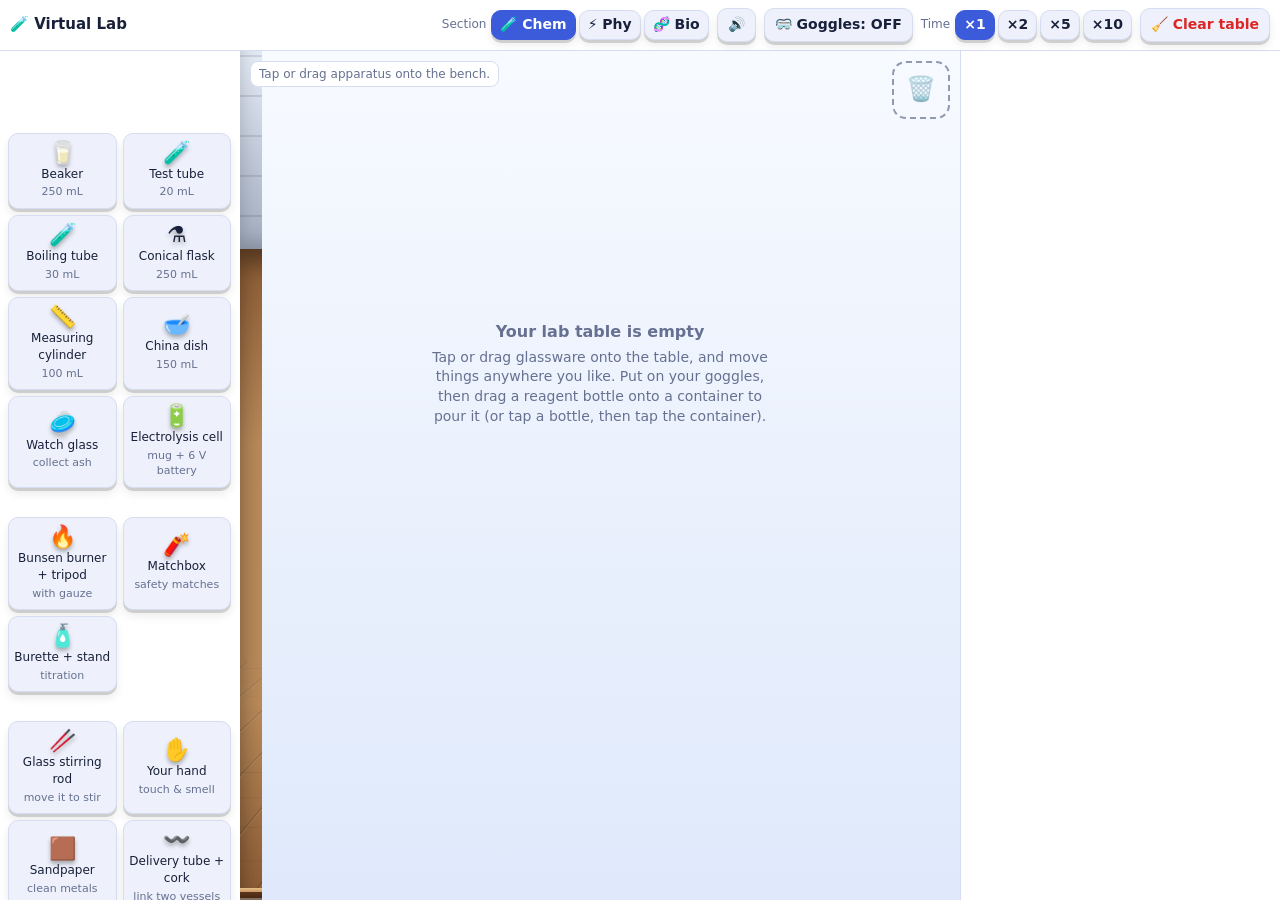
==== commit ba491cad: "v91: Virtual Lab reopened with three research sections — Chemistry, Physics, Biology - LAB_LOCKED=fa" ====
--- a/chemlab.html
+++ b/chemlab.html
@@ -164,12 +164,34 @@
 .it.burette .tapk{cursor:ew-resize;pointer-events:auto}.it.burette .vessel,.it.bottle .vessel{pointer-events:auto}
 @media(max-width:820px) and (orientation:landscape),(max-height:520px){.lab{grid-template-columns:150px 1fr 210px;grid-template-rows:auto 1fr;grid-template-areas:"top top top" "tool ws pan"}.tool{max-height:none;border-right:1px solid var(--bd);border-bottom:0}.cards{display:grid;grid-template-columns:1fr;overflow-x:visible}.card{min-width:0}.pan{border-left:1px solid var(--bd);border-top:0}.status{display:none}}
 @media(prefers-reduced-motion:reduce){.bub,.flame{animation:none}}
+/* ---- v91: Physics & Biology sections ---- */
+.xsec{grid-column:1/4;grid-row:2;display:grid;grid-template-columns:262px 1fr 320px;min-height:0}
+.xsec>div{overflow:auto;padding:10px 12px;min-height:0}
+.xctl{background:var(--pan);border-right:1px solid var(--bd)}
+.xstage{position:relative;background:linear-gradient(var(--ws1),var(--ws2))}
+.xnote{background:var(--pan);border-left:1px solid var(--bd)}
+.xsec h3{margin:2px 0 8px;font-size:14px}
+.xsec .rig{display:flex;gap:4px;flex-wrap:wrap;margin-bottom:6px}
+.xsec .rig button{border:1px solid var(--bd);background:var(--chip);border-radius:999px;padding:6px 11px;font-weight:700;font-size:12.5px}
+.xsec .rig button.on{background:var(--acc);color:#fff;border-color:var(--acc)}
+.xsec label{display:block;font-size:12px;font-weight:700;color:var(--mut);margin:9px 0 3px}
+.xsec input[type=range]{width:100%}
+.xsec input[type=number],.xsec select{width:100%;padding:6px 8px;border:1px solid var(--bd);border-radius:8px;background:var(--bg);color:var(--tx);font:inherit}
+.xsec .rv{font-weight:800;color:var(--tx);float:right}
+.xsec .ro{display:flex;justify-content:space-between;gap:8px;padding:6px 9px;background:var(--chip);border-radius:8px;margin:4px 0;font-size:13px}
+.xsec .ro b{font-variant-numeric:tabular-nums}
+.xsec svg{width:100%;height:auto;display:block}
+.xsec .why{font-size:12.5px;color:var(--mut);line-height:1.5;background:var(--chip);border-left:3px solid var(--acc);padding:8px 10px;border-radius:6px;margin:8px 0}
+.ptable{width:100%;border-collapse:collapse;font-size:13px}.ptable td,.ptable th{padding:4px 6px;border-bottom:1px solid var(--bd);text-align:left}.ptable th{color:var(--mut);font-size:11px;text-transform:uppercase;letter-spacing:.04em}
+.pgrid{border-collapse:collapse;margin:6px 0}.pgrid td,.pgrid th{border:1px solid var(--bd);padding:6px 9px;font-weight:700;font-size:13px;text-align:center}.pgrid th{background:var(--chip);color:var(--acc)}
+@media(max-width:820px){.xsec{grid-column:1;grid-row:2/5;grid-template-columns:1fr;grid-template-rows:auto minmax(180px,1fr) auto}.xctl{max-height:190px;border-right:0;border-bottom:1px solid var(--bd)}.xnote{border-left:0;border-top:1px solid var(--bd);max-height:34%}}
 </style>
 </head>
 <body>
 <div class="lab" id="lab">
  <div class="top">
-  <h1>🧪 <span class="long">Virtual Chemistry Lab</span></h1>
+  <h1>🧪 <span class="long">Virtual Lab</span></h1>
+  <div class="warp secs"><span>Section</span><button class="btn on" data-sec="chem">🧪 Chem</button><button class="btn" data-sec="phy">⚡ Phy</button><button class="btn" data-sec="bio">🧬 Bio</button></div>
   <button class="btn" id="sndBtn" aria-label="Sound">🔊</button>
   <button class="btn" id="gogBtn">🥽 Goggles: OFF</button>
   <div class="warp"><span>Time</span><button class="btn on" data-w="1">×1</button><button class="btn" data-w="2">×2</button><button class="btn" data-w="5">×5</button><button class="btn" data-w="10">×10</button></div>
@@ -190,14 +212,16 @@
   <div class="tabs" id="ptabs"><button class="on" data-pt="insp">Inspect</button><button data-pt="obs">Observations</button><button data-pt="rx">Reactions</button><button data-pt="exp">Activities</button><button data-pt="nb">Notebook</button></div>
   <div class="pbody" id="pbody"></div>
  </div>
+ <div class="xsec" id="xPhy" hidden><div class="xctl" id="phyCtl"></div><div class="xstage" id="phyStage"></div><div class="xnote" id="phyNote"></div></div>
+ <div class="xsec" id="xBio" hidden><div class="xctl" id="bioCtl"></div><div class="xstage" id="bioStage"></div><div class="xnote" id="bioNote"></div></div>
 </div>
 
 <script>
-/* The Virtual Lab is LOCKED. To open it again set LAB_LOCKED to false here AND in index.html. */
-var LAB_LOCKED=true;
+/* The Virtual Lab is OPEN since v91. To lock it again set LAB_LOCKED to true here AND in index.html. */
+var LAB_LOCKED=false;
 if(LAB_LOCKED){document.body.innerHTML='<div style="position:fixed;inset:0;display:flex;flex-direction:column;align-items:center;justify-content:center;gap:8px;background:#111827;color:#fff;font-family:system-ui,sans-serif;text-align:center;padding:20px"><div style="font-size:64px">🔒</div><h2 style="margin:0">The Virtual Lab is locked</h2><p style="opacity:.7;margin:0">This part of the app is switched off for now.</p></div>'}
 </script>
-<script>if(!window.LAB_LOCKED)document.write('<script src="chemcore.js"><\/script>')</script>
+<script>if(!window.LAB_LOCKED)document.write('<script src="chemcore.js"><\/script><script src="physcore.js"><\/script><script src="biocore.js"><\/script>')</script>
 <script>
 if(window.LAB_LOCKED)throw new Error("Virtual Lab locked");
 /* ================= CHEMISTRY ENGINE: provided by chemcore.js (principle-based). Bridge to the names the UI uses ================= */
@@ -1506,5 +1530,201 @@
 window.LAB={spawnBottle,spawnBurette,toggleBottle,tickBottlePour,tickBurettes,LIBC,libFill,libMix,XCONC,state,frees,dtubes,spawnFree,spawnSand,spawnDtube,toggleHand,toggleSwitch,trySlot,tickHeating,burnerView,moveCtl,mouthWs,vrect,matches,spawnMatchbox,spawnMatch,toggleGas,spawn,spawnBurner,addChem,addNow,startPour,CHEM,tickContainer,view,select,byId,pours};
 
 </script>
+<script>
+/* ===== v91: Physics & Biology sections — thin UI over PhysCore / BioCore.
+   Everything on screen is computed by the engines from laws & parameters;
+   nothing is a canned demonstration. ===== */
+if (!window.LAB_LOCKED && window.PhysCore && window.BioCore) (function () {
+    const $ = id => document.getElementById(id);
+    const fmt = (x, d = 2) => !isFinite(x) ? "∞" : String(Math.abs(x) >= 1000 ? +x.toFixed(0) : +x.toFixed(d));
+    const ro = (k, v) => '<div class="ro"><span>' + k + '</span><b>' + v + '</b></div>';
+    const why = t => '<div class="why">' + t + '</div>';
+    const phy = { rig: "proj", v0: 20, ang: 45, h0: 0, g: 9.8, drag: false, V: 6, mode: "series", r1: 2, r2: 4, r3: 0, kind: "lens", f: 10, u: 30, topic: "Motion", known: {} };
+    const bio = { tab: "photo", light: 60, co2: 400, temp: 25, enz: "amylase", ph: 7, S: 20, trait: 0, p1: "Tt", p2: "Tt", di: false, p1b: "Yy", p2b: "Yy", prod: 10000, lv: 4, eff: 10 };
+    const GRAV = [["Earth", 9.8], ["Moon", 1.62], ["Mars", 3.71], ["Jupiter", 24.8]];
+    const TRAITS = [["Pea height", "T", "t", "Tall", "Dwarf"], ["Seed colour", "Y", "y", "Yellow", "Green"], ["Flower colour", "P", "p", "Purple", "White"]];
+
+    function setSec(s) {
+        document.querySelectorAll("[data-sec]").forEach(b => b.classList.toggle("on", b.dataset.sec === s));
+        $("xPhy").hidden = s !== "phy"; $("xBio").hidden = s !== "bio";
+        [".tool", ".ws", ".pan"].forEach(sel => { const e = document.querySelector(sel); if (e) e.style.display = s === "chem" ? "" : "none"; });
+        if (s === "phy") phyCtl(); if (s === "bio") bioCtl();
+    }
+    document.querySelectorAll("[data-sec]").forEach(b => b.onclick = () => setSec(b.dataset.sec));
+
+    /* ---------------- PHYSICS ---------------- */
+    function phyCtl() {
+        const R = phy.rig;
+        const rb = (id, l) => '<button type="button" class="' + (R === id ? "on" : "") + '" onclick="LABX.phyRig(\'' + id + '\')">' + l + '</button>';
+        let h = '<h3>⚡ Physics bench</h3><div class="rig">' + rb("proj", "🎯 Projectile") + rb("circ", "🔌 Circuit") + rb("opt", "🔭 Optics") + rb("solve", "🧮 Law solver") + '</div>';
+        if (R === "proj") h +=
+            '<label>Speed v₀ <span class="rv">' + phy.v0 + ' m/s</span></label><input type="range" min="1" max="60" value="' + phy.v0 + '" oninput="LABX.phySet(\'v0\',+this.value)">' +
+            '<label>Angle <span class="rv">' + phy.ang + '°</span></label><input type="range" min="0" max="90" value="' + phy.ang + '" oninput="LABX.phySet(\'ang\',+this.value)">' +
+            '<label>Launch height <span class="rv">' + phy.h0 + ' m</span></label><input type="range" min="0" max="50" value="' + phy.h0 + '" oninput="LABX.phySet(\'h0\',+this.value)">' +
+            '<label>Gravity</label><select onchange="LABX.phySet(\'g\',+this.value)">' + GRAV.map(gr => '<option value="' + gr[1] + '"' + (phy.g === gr[1] ? ' selected' : '') + '>' + gr[0] + ' (' + gr[1] + ' m/s²)</option>').join("") + '</select>' +
+            '<label style="margin-top:10px"><input type="checkbox" style="width:auto"' + (phy.drag ? ' checked' : '') + ' onchange="LABX.phySet(\'drag\',this.checked)"> Air drag (quadratic)</label>';
+        if (R === "circ") h +=
+            '<label>Connection</label><select onchange="LABX.phySet(\'mode\',this.value)"><option value="series"' + (phy.mode === "series" ? ' selected' : '') + '>Series</option><option value="parallel"' + (phy.mode === "parallel" ? ' selected' : '') + '>Parallel</option></select>' +
+            '<label>Battery <span class="rv">' + phy.V + ' V</span></label><input type="range" min="1" max="24" value="' + phy.V + '" oninput="LABX.phySet(\'V\',+this.value)">' +
+            [1, 2, 3].map(i => '<label>R' + i + ' (0 = remove) <span class="rv">' + phy["r" + i] + ' Ω</span></label><input type="range" min="0" max="50" value="' + phy["r" + i] + '" oninput="LABX.phySet(\'r' + i + '\',+this.value)">').join("");
+        if (R === "opt") h +=
+            '<label>Device</label><select onchange="LABX.phySet(\'kind\',this.value)"><option value="lens"' + (phy.kind === "lens" ? ' selected' : '') + '>Convex lens (f +)</option><option value="lensn"' + (phy.kind === "lensn" ? ' selected' : '') + '>Concave lens (f −)</option><option value="mirror"' + (phy.kind === "mirror" ? ' selected' : '') + '>Concave mirror (f −)</option><option value="mirrorx"' + (phy.kind === "mirrorx" ? ' selected' : '') + '>Convex mirror (f +)</option></select>' +
+            '<label>|f| <span class="rv">' + phy.f + ' cm</span></label><input type="range" min="4" max="30" value="' + phy.f + '" oninput="LABX.phySet(\'f\',+this.value)">' +
+            '<label>Object distance |u| <span class="rv">' + phy.u + ' cm</span></label><input type="range" min="5" max="90" value="' + phy.u + '" oninput="LABX.phySet(\'u\',+this.value)">';
+        if (R === "solve") {
+            h += '<label>Topic</label><select onchange="LABX.phySet(\'topic\',this.value)">' + PhysCore.TOPICS.map(t => '<option' + (phy.topic === t ? ' selected' : '') + '>' + t + '</option>').join("") + '</select>' +
+                '<p style="font-size:12px;color:var(--mut);line-height:1.4">Fill in any quantities you know — the solver applies every law of the topic until nothing new can be derived.</p>';
+            const keys = topicKeys();
+            h += keys.map(k => '<label>' + k + ' <span style="opacity:.6">(' + (PhysCore.UNITS[k] || "") + ')</span></label><input type="number" step="any" value="' + (phy.known[k] !== undefined ? phy.known[k] : "") + '" oninput="LABX.phyKnown(\'' + k + '\',this.value)">').join("");
+        }
+        $("phyCtl").innerHTML = h; phyUp();
+    }
+    function topicKeys() {
+        return [...new Set(PhysCore.LAWS.filter(l => l.topic === phy.topic).flatMap(l => Object.keys(l.rules).concat(...Object.values(l.rules).map(r => r.needs))))];
+    }
+    function phyUp() {
+        let st = "", nt = "";
+        if (phy.rig === "proj") {
+            const p = PhysCore.projectile(phy);
+            const W = 560, H = 300, pad = 34, mX = Math.max(p.R, 1), mY = Math.max(p.H, 1);
+            const X = x => pad + x / mX * (W - 2 * pad), Y = y => H - pad - Math.min(y, mY) / mY * (H - 2 * pad);
+            const pts = p.pts.map(q => X(q.x).toFixed(1) + "," + Y(q.y).toFixed(1)).join(" ");
+            const mp = "M " + p.pts.map(q => X(q.x).toFixed(1) + " " + Y(q.y).toFixed(1)).join(" L ");
+            st = '<svg viewBox="0 0 ' + W + ' ' + H + '"><line x1="' + (pad - 8) + '" y1="' + Y(0) + '" x2="' + (W - pad + 8) + '" y2="' + Y(0) + '" stroke="var(--mut)" stroke-width="2"/><polyline points="' + pts + '" fill="none" stroke="var(--acc)" stroke-width="3" stroke-linecap="round"/><circle r="6" fill="var(--acc2)"><animateMotion dur="2.4s" repeatCount="indefinite" path="' + mp + '"/></circle><text x="' + X(p.R) + '" y="' + (Y(0) + 18) + '" font-size="12" fill="var(--mut)" text-anchor="middle">' + fmt(p.R, 1) + ' m</text><text x="' + X(0) + '" y="' + (Y(mY) - 8) + '" font-size="12" fill="var(--mut)">' + fmt(p.H, 1) + ' m</text></svg>';
+            nt = ro("Time of flight", fmt(p.T) + " s") + ro("Range", fmt(p.R, 1) + " m") + ro("Max height", fmt(p.H, 1) + " m") + ro("Impact speed", fmt(p.vImpact, 1) + " m/s") +
+                why(phy.drag ? "Integrated step by step: v += (g + drag·v·|v|)·dt, x += v·dt — with quadratic drag the path is no longer a parabola, and the sim shows exactly that." : "Integrated from a = g alone (v += g·dt, x += v·dt). The parabola emerges from the law; it is not drawn in. Try the Moon: same laws, smaller g.");
+        } else if (phy.rig === "circ") {
+            const c = PhysCore.circuit({ V: phy.V, mode: phy.mode, rs: [phy.r1, phy.r2, phy.r3] });
+            if (!c) { st = '<p style="color:var(--mut);padding:20px">Add at least one resistor.</p>'; }
+            else if (phy.mode === "series") {
+                const W = 560, n = c.parts.length, w = (W - 140) / n;
+                st = '<svg viewBox="0 0 ' + W + ' 160"><rect x="30" y="30" width="' + (W - 60) + '" height="100" fill="none" stroke="var(--mut)" stroke-width="2"/><line x1="14" y1="66" x2="14" y2="94" stroke="var(--mut)" stroke-width="3"/><line x1="22" y1="72" x2="22" y2="88" stroke="var(--mut)" stroke-width="3"/><text x="34" y="22" font-size="13" fill="var(--tx)">' + phy.V + ' V</text>' +
+                    c.parts.map((p, i) => '<rect x="' + (70 + i * w) + '" y="66" width="' + Math.min(70, w - 20) + '" height="28" fill="var(--chip)" stroke="var(--acc)" stroke-width="2"/><text x="' + (70 + i * w + Math.min(70, w - 20) / 2) + '" y="58" font-size="12" fill="var(--tx)" text-anchor="middle">R' + (p.i + 1) + ' ' + p.r + 'Ω · ' + fmt(p.V, 1) + 'V</text>').join("") +
+                    '<text x="' + W / 2 + '" y="152" font-size="13" fill="var(--acc2)" text-anchor="middle">I = ' + fmt(c.I, 3) + ' A everywhere (series)</text></svg>';
+            } else {
+                const W = 560, rows = c.parts.map((p, i) => 60 + i * 56), Hh = rows[rows.length - 1] + 50;
+                st = '<svg viewBox="0 0 ' + W + ' ' + Hh + '"><line x1="60" y1="30" x2="' + (W - 60) + '" y2="30" stroke="var(--mut)" stroke-width="2"/><line x1="60" y1="' + (rows[rows.length - 1]) + '" x2="' + (W - 60) + '" y2="' + (rows[rows.length - 1]) + '" stroke="var(--mut)" stroke-width="2"/><line x1="60" y1="30" x2="60" y2="' + rows[rows.length - 1] + '" stroke="var(--mut)" stroke-width="2"/><line x1="' + (W - 60) + '" y1="30" x2="' + (W - 60) + '" y2="' + rows[rows.length - 1] + '" stroke="var(--mut)" stroke-width="2"/><line x1="20" y1="30" x2="60" y2="30" stroke="var(--mut)" stroke-width="2"/><line x1="12" y1="18" x2="12" y2="42" stroke="var(--mut)" stroke-width="3"/><line x1="20" y1="24" x2="20" y2="36" stroke="var(--mut)" stroke-width="3"/>' +
+                    c.parts.map((p, i) => '<line x1="60" y1="' + rows[i] + '" x2="' + (W - 60) + '" y2="' + rows[i] + '" stroke="var(--mut)" stroke-width="2"/><rect x="' + (W / 2 - 40) + '" y="' + (rows[i] - 14) + '" width="80" height="28" fill="var(--chip)" stroke="var(--acc)" stroke-width="2"/><text x="' + W / 2 + '" y="' + (rows[i] - 20) + '" font-size="12" fill="var(--tx)" text-anchor="middle">R' + (p.i + 1) + ' ' + p.r + 'Ω · ' + fmt(p.I, 2) + 'A</text>').join("") + '</svg>';
+            }
+            if (c) nt = ro("R equivalent", fmt(c.Req, 2) + " Ω") + ro("Battery current", fmt(c.I, 3) + " A") + ro("Total power", fmt(c.P, 2) + " W") +
+                '<table class="ptable"><tr><th>R</th><th>V</th><th>I</th><th>P</th></tr>' + c.parts.map(p => '<tr><td>R' + (p.i + 1) + '</td><td>' + fmt(p.V, 2) + ' V</td><td>' + fmt(p.I, 3) + ' A</td><td>' + fmt(p.P, 2) + ' W</td></tr>').join("") + '</table>' +
+                why(phy.mode === "series" ? "Series: one path, so the same current flows everywhere (charge conservation) and voltages add up to the battery's (Kirchhoff). Req = ΣR." : "Parallel: every branch sees the full battery voltage; branch currents add at the junction (Kirchhoff). 1/Req = Σ 1/R — which is why Req is smaller than the smallest branch.");
+        } else if (phy.rig === "opt") {
+            const f = (phy.kind === "lensn" || phy.kind === "mirror") ? -phy.f : phy.f;
+            const kind = phy.kind.indexOf("lens") === 0 ? "lens" : "mirror";
+            const o = PhysCore.optics({ kind: kind, f: f, u: phy.u });
+            const W = 560, H = 260, cy = H / 2;
+            const xs = [o.u, isFinite(o.v) ? o.v : 0, 0, 2 * f];
+            const xmin = Math.min.apply(null, xs) - 12, xmax = Math.max.apply(null, xs) + 12;
+            const X = x => (x - xmin) / (xmax - xmin) * W;
+            const oh = 34, ih = Math.max(-110, Math.min(110, oh * o.M));
+            const ix = X(o.v), iy = cy - ih;
+            const ray = py => {
+                const out = o.real
+                    ? '<line x1="' + X(0) + '" y1="' + py + '" x2="' + ix + '" y2="' + iy + '" stroke="var(--acc2)" stroke-width="1.6"/>'
+                    : '<line x1="' + X(0) + '" y1="' + py + '" x2="' + (X(0) + (X(0) - ix) * .8) + '" y2="' + (py + (py - iy) * .8) + '" stroke="var(--acc2)" stroke-width="1.6"/><line x1="' + X(0) + '" y1="' + py + '" x2="' + ix + '" y2="' + iy + '" stroke="var(--acc2)" stroke-width="1.4" stroke-dasharray="4 4"/>';
+                return '<line x1="' + X(o.u) + '" y1="' + (cy - oh) + '" x2="' + X(0) + '" y2="' + py + '" stroke="var(--acc2)" stroke-width="1.6"/>' + out;
+            };
+            st = '<svg viewBox="0 0 ' + W + ' ' + H + '"><line x1="0" y1="' + cy + '" x2="' + W + '" y2="' + cy + '" stroke="var(--mut)" stroke-width="1.4"/>' +
+                (kind === "lens"
+                    ? '<ellipse cx="' + X(0) + '" cy="' + cy + '" rx="7" ry="70" fill="var(--acc)" opacity=".35" stroke="var(--acc)" stroke-width="2"/>'
+                    : '<path d="M ' + X(0) + ' ' + (cy - 70) + ' Q ' + (X(0) + (f > 0 ? 16 : -16)) + ' ' + cy + ' ' + X(0) + ' ' + (cy + 70) + '" fill="none" stroke="var(--acc)" stroke-width="4"/>') +
+                '<line x1="' + X(o.u) + '" y1="' + cy + '" x2="' + X(o.u) + '" y2="' + (cy - oh) + '" stroke="var(--tx)" stroke-width="3"/><polygon points="' + (X(o.u) - 4) + ',' + (cy - oh + 8) + ' ' + (X(o.u) + 4) + ',' + (cy - oh + 8) + ' ' + X(o.u) + ',' + (cy - oh) + '" fill="var(--tx)"/>' +
+                ray(cy - oh) + ray(cy - oh * .45) +
+                '<line x1="' + ix + '" y1="' + cy + '" x2="' + ix + '" y2="' + iy + '" stroke="var(--ok)" stroke-width="3"' + (o.real ? '' : ' stroke-dasharray="5 4"') + '/><text x="' + ix + '" y="' + (cy + 18) + '" font-size="12" fill="var(--mut)" text-anchor="middle">image</text><text x="' + X(o.u) + '" y="' + (cy + 18) + '" font-size="12" fill="var(--mut)" text-anchor="middle">object</text></svg>';
+            nt = ro("v (image distance)", fmt(o.v, 1) + " cm") + ro("Magnification", fmt(o.M, 2) + "×") + ro("Nature", (o.real ? "Real" : "Virtual") + ", " + (o.inverted ? "inverted" : "erect") + ", " + (Math.abs(o.M) > 1 ? "enlarged" : Math.abs(o.M) < 1 ? "diminished" : "same size")) +
+                why(kind === "lens" ? "Cartesian sign convention, lens formula 1/v − 1/u = 1/f with u = −|u|. A dashed image arrow means virtual: the rays only appear to meet." : "Mirror formula 1/v + 1/u = 1/f with u = −|u|. For mirrors a negative v is a real image in front of the mirror.");
+        } else {
+            const r = PhysCore.solve(phy.known, [phy.topic]);
+            const keys = topicKeys();
+            st = '<table class="ptable"><tr><th>Quantity</th><th>Value</th><th></th></tr>' + keys.map(k => '<tr><td>' + k + ' (' + (PhysCore.UNITS[k] || "") + ')</td><td><b>' + (r.vals[k] !== undefined ? fmt(r.vals[k], 3) : "—") + '</b></td><td style="color:var(--mut)">' + (phy.known[k] !== undefined ? "given" : r.vals[k] !== undefined ? "derived" : "unknown") + '</td></tr>').join("") + '</table>';
+            nt = why("Chain of laws applied:<br>" + (r.trace.length ? r.trace.map(t => "• " + t.law + " → " + t.got).join("<br>") : "• none — give me more knowns.")) +
+                '<p style="font-size:12px;color:var(--mut)">Every value above came from propagating your inputs through the law graph — the same engine powers the other rigs.</p>';
+        }
+        $("phyStage").innerHTML = st; $("phyNote").innerHTML = "<h3>Readings</h3>" + nt;
+    }
+
+    /* ---------------- BIOLOGY ---------------- */
+    function bioCtl() {
+        const T = bio.tab;
+        const rb = (id, l) => '<button type="button" class="' + (T === id ? "on" : "") + '" onclick="LABX.bioTab(\'' + id + '\')">' + l + '</button>';
+        let h = '<h3>🧬 Biology bench</h3><div class="rig">' + rb("photo", "🌿 Photosynthesis") + rb("enz", "🧫 Enzymes") + rb("gen", "🧬 Genetics") + rb("chain", "🕸 Food chain") + '</div>';
+        if (T === "photo") h +=
+            '<label>Light intensity <span class="rv">' + bio.light + '%</span></label><input type="range" min="0" max="100" value="' + bio.light + '" oninput="LABX.bioSet(\'light\',+this.value)">' +
+            '<label>CO₂ concentration <span class="rv">' + bio.co2 + ' ppm</span></label><input type="range" min="0" max="1500" step="10" value="' + bio.co2 + '" oninput="LABX.bioSet(\'co2\',+this.value)">' +
+            '<label>Temperature <span class="rv">' + bio.temp + '°C</span></label><input type="range" min="0" max="55" value="' + bio.temp + '" oninput="LABX.bioSet(\'temp\',+this.value)">';
+        if (T === "enz") h +=
+            '<label>Enzyme</label><select onchange="LABX.bioSet(\'enz\',this.value)">' + Object.keys(BioCore.ENZYMES).map(k => '<option value="' + k + '"' + (bio.enz === k ? ' selected' : '') + '>' + BioCore.ENZYMES[k].n + '</option>').join("") + '</select>' +
+            '<label>Temperature <span class="rv">' + bio.temp + '°C</span></label><input type="range" min="0" max="80" value="' + bio.temp + '" oninput="LABX.bioSet(\'temp\',+this.value)">' +
+            '<label>pH <span class="rv">' + bio.ph + '</span></label><input type="range" min="0" max="14" step="0.5" value="' + bio.ph + '" oninput="LABX.bioSet(\'ph\',+this.value)">' +
+            '<label>Substrate [S] <span class="rv">' + bio.S + ' mM</span></label><input type="range" min="0" max="100" value="' + bio.S + '" oninput="LABX.bioSet(\'S\',+this.value)">';
+        if (T === "gen") {
+            const gOpts = (v, d, r) => [d + d, d + r, r + r].map(g => '<option' + (v === g ? ' selected' : '') + '>' + g + '</option>').join("");
+            const t = TRAITS[bio.trait];
+            h += '<label>Trait</label><select onchange="LABX.bioSet(\'trait\',+this.value)">' + TRAITS.map((x, i) => '<option value="' + i + '"' + (bio.trait === i ? ' selected' : '') + '>' + x[0] + ' (' + x[1] + ' dom / ' + x[2] + ' rec)</option>').join("") + '</select>' +
+                '<label>Parent 1</label><select onchange="LABX.bioSet(\'p1\',this.value)">' + gOpts(bio.p1, t[1], t[2]) + '</select>' +
+                '<label>Parent 2</label><select onchange="LABX.bioSet(\'p2\',this.value)">' + gOpts(bio.p2, t[1], t[2]) + '</select>' +
+                '<label style="margin-top:10px"><input type="checkbox" style="width:auto"' + (bio.di ? ' checked' : '') + ' onchange="LABX.bioSet(\'di\',this.checked)"> Dihybrid cross (adds ' + TRAITS[(bio.trait + 1) % 3][0] + ')</label>';
+            if (bio.di) { const t2 = TRAITS[(bio.trait + 1) % 3]; h += '<label>Parent 1 (trait 2)</label><select onchange="LABX.bioSet(\'p1b\',this.value)">' + gOpts(bio.p1b, t2[1], t2[2]) + '</select><label>Parent 2 (trait 2)</label><select onchange="LABX.bioSet(\'p2b\',this.value)">' + gOpts(bio.p2b, t2[1], t2[2]) + '</select>'; }
+        }
+        if (T === "chain") h +=
+            '<label>Producer energy <span class="rv">' + bio.prod + ' kJ</span></label><input type="range" min="1000" max="100000" step="500" value="' + bio.prod + '" oninput="LABX.bioSet(\'prod\',+this.value)">' +
+            '<label>Trophic levels <span class="rv">' + bio.lv + '</span></label><input type="range" min="2" max="5" value="' + bio.lv + '" oninput="LABX.bioSet(\'lv\',+this.value)">' +
+            '<label>Transfer efficiency <span class="rv">' + bio.eff + '%</span></label><input type="range" min="2" max="25" value="' + bio.eff + '" oninput="LABX.bioSet(\'eff\',+this.value)">';
+        $("bioCtl").innerHTML = h; bioUp();
+    }
+    function bioUp() {
+        let st = "", nt = "";
+        if (bio.tab === "photo") {
+            const r = BioCore.photo(bio);
+            const W = 520, H = 240, pad = 30, curve = [];
+            for (let L = 0; L <= 100; L += 2) curve.push(BioCore.photo({ light: L, co2: bio.co2, temp: bio.temp }).net);
+            const mn = Math.min.apply(null, curve.concat([0])), mx = Math.max.apply(null, curve.concat([1]));
+            const X = i => pad + i / 100 * (W - 2 * pad), Y = v => H - pad - (v - mn) / (mx - mn) * (H - 2 * pad);
+            const comp = curve.findIndex(v => v >= 0);
+            st = '<svg viewBox="0 0 ' + W + ' ' + H + '"><line x1="' + pad + '" y1="' + Y(0) + '" x2="' + (W - pad) + '" y2="' + Y(0) + '" stroke="var(--mut)" stroke-width="1.5"/><polyline points="' + curve.map((v, i) => X(i * 2) + ',' + Y(v)).join(" ") + '" fill="none" stroke="var(--ok)" stroke-width="3"/><circle cx="' + X(bio.light) + '" cy="' + Y(r.net) + '" r="6" fill="var(--acc2)"/>' +
+                (comp > 0 ? '<circle cx="' + X(comp * 2) + '" cy="' + Y(0) + '" r="5" fill="var(--bad)"/><text x="' + X(comp * 2) + '" y="' + (Y(0) - 10) + '" font-size="11" fill="var(--bad)" text-anchor="middle">compensation point</text>' : '') +
+                '<text x="' + (W - pad) + '" y="' + (H - 8) + '" font-size="11" fill="var(--mut)" text-anchor="end">light →</text></svg>' +
+                '<div style="display:flex;gap:6px;margin-top:8px">' + [["light", r.L, "var(--orange)"], ["CO₂", r.C, "var(--acc)"], ["temp", r.tF, "var(--ok)"]].map(fc => '<div style="flex:1;background:var(--chip);border-radius:8px;padding:6px;text-align:center"><div style="height:8px;border-radius:99px;background:var(--bd);overflow:hidden"><div style="height:100%;width:' + Math.round(fc[1] * 100) + '%;background:' + fc[2] + '"></div></div><div style="font-size:11px;color:var(--mut);margin-top:4px">' + fc[0] + ' factor ' + Math.round(fc[1] * 100) + '%</div></div>').join("") + '</div>';
+            nt = ro("Gross photosynthesis", fmt(r.gross, 1)) + ro("Respiration", fmt(r.resp, 1)) + ro("Net O₂ output", fmt(r.net, 1)) + ro("Limiting factor", r.limiting) +
+                why("Rate = light-saturation × CO₂-saturation × enzyme-temperature curve; respiration runs its own Q10 curve, so the compensation point (red dot, net = 0) emerges from the model. Raise the limiting factor to raise the rate — raising the others won't.");
+        } else if (bio.tab === "enz") {
+            const r = BioCore.enzyme(bio);
+            const W = 520, H = 220, pad = 30, curve = [];
+            for (let T = 0; T <= 80; T += 1) curve.push(BioCore.enzyme({ id: bio.enz, temp: T, ph: bio.ph, S: bio.S }).activity);
+            const X = i => pad + i / 80 * (W - 2 * pad), Y = v => H - pad - v / 100 * (H - 2 * pad);
+            st = '<svg viewBox="0 0 ' + W + ' ' + H + '"><line x1="' + pad + '" y1="' + Y(0) + '" x2="' + (W - pad) + '" y2="' + Y(0) + '" stroke="var(--mut)" stroke-width="1.5"/><polyline points="' + curve.map((v, i) => X(i) + ',' + Y(v)).join(" ") + '" fill="none" stroke="var(--acc)" stroke-width="3"/><circle cx="' + X(bio.temp) + '" cy="' + Y(r.activity) + '" r="6" fill="var(--acc2)"/><text x="' + (W - pad) + '" y="' + (H - 8) + '" font-size="11" fill="var(--mut)" text-anchor="end">temperature →</text></svg>';
+            nt = ro("Activity", fmt(r.activity, 1) + "%") + ro("Temperature factor", fmt(r.tC * 100, 0) + "%") + ro("pH factor", fmt(r.pC * 100, 0) + "%") + ro("Substrate (Michaelis–Menten)", fmt(r.mm * 100, 0) + "%") + ro("Holding you back", r.worst) +
+                why(r.e.n + ": " + r.e.where + ". Activity = temperature curve (Q10 rise, sharp denaturation past " + r.e.tOpt + "°C) × pH curve (optimum " + r.e.phOpt + ") × S/(S+Km). The cliff after the optimum is denaturation — irreversible, unlike a simple slow-down.");
+        } else if (bio.tab === "gen") {
+            const t1 = TRAITS[bio.trait], t2 = TRAITS[(bio.trait + 1) % 3];
+            const traits = [{ dom: t1[1], rec: t1[2], p1: bio.p1, p2: bio.p2, domName: t1[3], rName: t1[4] }];
+            if (bio.di) traits.push({ dom: t2[1], rec: t2[2], p1: bio.p1b, p2: bio.p2b, domName: t2[3], rName: t2[4] });
+            const r = BioCore.cross({ traits: traits });
+            const half = r.grid[0][0].length / 2;
+            st = '<table class="pgrid"><tr><th></th>' + r.grid[0].map((_, j) => '<th>' + r.grid[0][j].slice(half) + '</th>').join("") + '</tr>' +
+                r.grid.map((row, i) => '<tr><th>' + row[0].slice(0, half) + '</th>' + row.map(g => '<td>' + g + '</td>').join("") + '</tr>').join("") + '</table>';
+            nt = "<b>Phenotype ratio</b> " + Object.entries(r.pheno).sort((a, b) => b[1] - a[1]).map(([k, v]) => k + ": " + v).join(" : ") + "<br><br><b>Genotypes</b><br>" + Object.entries(r.geno).map(([k, v]) => k + " ×" + v).join(", ") +
+                why("Gametes form by Mendel's law of segregation (one allele per trait each)" + (bio.di ? " and independent assortment (the two traits shuffle freely)" : "") + "; the square lists every fertilisation combination. Change any parent and the ratios follow.");
+        } else {
+            const r = BioCore.chain(bio), mx = r.levels[0].kJ;
+            st = r.levels.map((l, i) => '<div style="margin:' + (i ? "4px" : "0") + ' auto;width:' + Math.max(6, l.kJ / mx * 100) + '%;background:' + ["var(--ok)", "var(--acc)", "var(--orange)", "var(--bad)", "var(--acc2)"][i] + ';border-radius:8px;padding:7px 10px;color:#fff;font-weight:700;font-size:13px">' + l.name + ' · ' + fmt(l.kJ, 0) + ' kJ</div>').join("");
+            nt = ro("Efficiency", (r.eff * 100).toFixed(0) + "%") + ro("Top level energy", fmt(r.levels[r.levels.length - 1].kJ, 1) + " kJ") +
+                why("Each level keeps only the transferred fraction (the 10% law: respiration, heat and waste take the rest). That is why food chains rarely exceed four or five levels — slide efficiency to 20% and watch a fifth level become possible.");
+        }
+        $("bioStage").innerHTML = st; $("bioNote").innerHTML = "<h3>Readings</h3>" + nt;
+    }
+    window.LABX = {
+        setSec: setSec,
+        phyRig: r => { phy.rig = r; phyCtl(); },
+        phySet: (k, v) => { phy[k] = v; phyUp(); },
+        phyKnown: (k, v) => { const n = parseFloat(v); if (v === "" || isNaN(n)) delete phy.known[k]; else phy.known[k] = n; phyUp(); },
+        phyUp: phyUp,
+        bioTab: t => { bio.tab = t; bioCtl(); },
+        bioSet: (k, v) => { bio[k] = v; if (k === "trait" || k === "di") bioCtl(); else bioUp(); },
+        bioUp: bioUp
+    };
+})();
+</script>
 </body>
 </html>
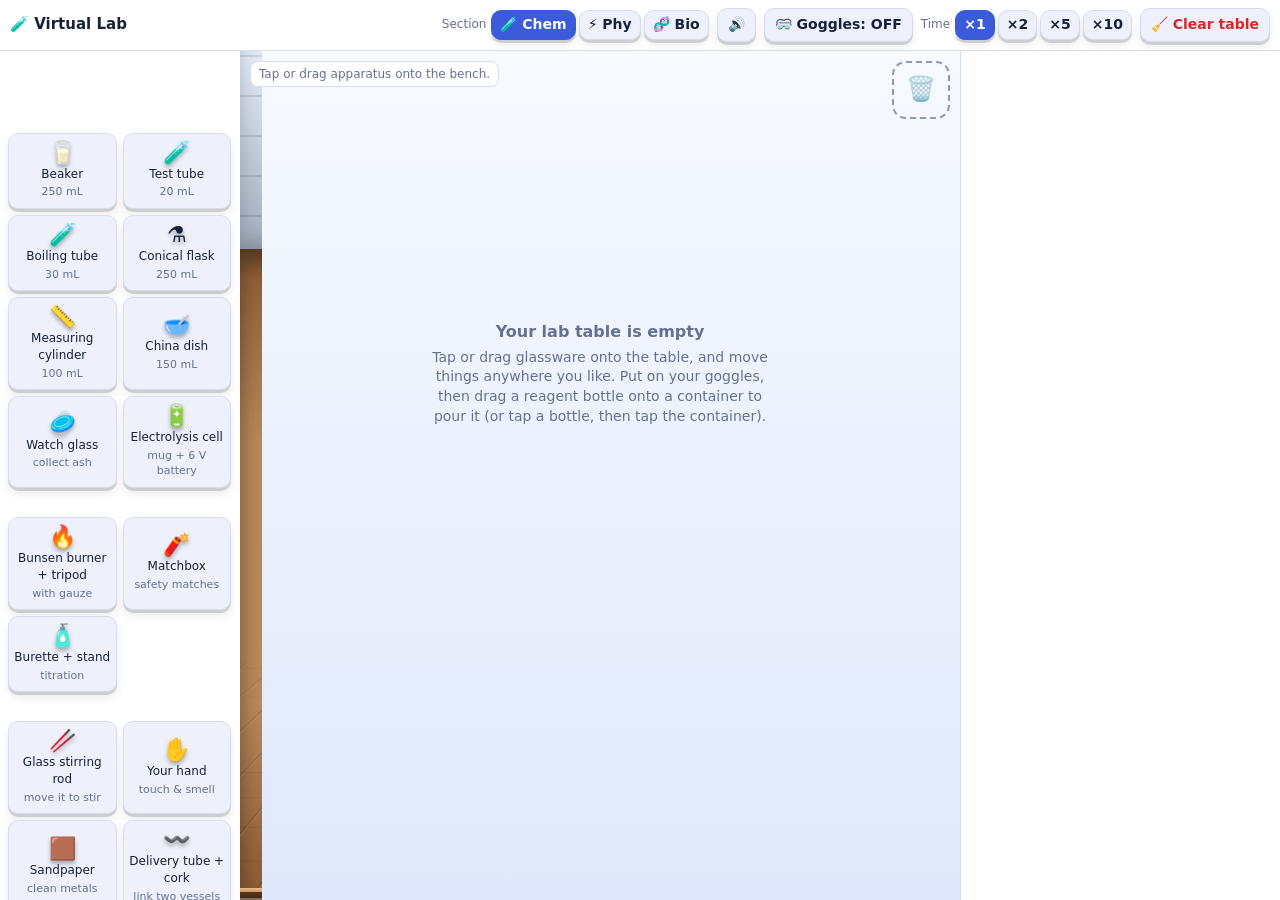
==== commit 3f72fae2: "v93: lab bug-fixes + sophistication — defined --orange, live slider readouts, lab notebook, chart ax" ====
--- a/chemlab.html
+++ b/chemlab.html
@@ -5,8 +5,8 @@
 <meta name="viewport" content="width=device-width,initial-scale=1,viewport-fit=cover">
 <title>Virtual Chemistry Lab</title>
 <style>
-:root{--bg:#eef2fb;--pan:#ffffff;--tx:#18203a;--mut:#667191;--bd:#d6ddf0;--acc:#3b5bdb;--acc2:#7c3aed;--ok:#16a34a;--bad:#dc2626;--chip:#eef1fb;--ws1:#f7faff;--ws2:#dfe9fb;--wall1:#e6edf8;--wall2:#c9d6ec;--bench1:#b98a5a;--bench2:#8a5a33;--glass:rgba(255,255,255,.35);--glassb:#7e8fb5}
-[data-theme=dark]{--bg:#0e1320;--pan:#161c2d;--tx:#e6eaf3;--mut:#9aa6bd;--bd:#2a3349;--acc:#6b8bff;--acc2:#a78bfa;--chip:#222b42;--ws1:#1a2340;--ws2:#0f1630;--wall1:#232c48;--wall2:#161d36;--bench1:#7a5530;--bench2:#4d3219;--glass:rgba(255,255,255,.1);--glassb:#8ea0c9}
+:root{--bg:#eef2fb;--pan:#ffffff;--tx:#18203a;--mut:#667191;--bd:#d6ddf0;--acc:#3b5bdb;--acc2:#7c3aed;--ok:#16a34a;--bad:#dc2626;--chip:#eef1fb;--ws1:#f7faff;--ws2:#dfe9fb;--wall1:#e6edf8;--wall2:#c9d6ec;--bench1:#b98a5a;--bench2:#8a5a33;--glass:rgba(255,255,255,.35);--glassb:#7e8fb5;--orange:#f97316}
+[data-theme=dark]{--bg:#0e1320;--pan:#161c2d;--tx:#e6eaf3;--mut:#9aa6bd;--bd:#2a3349;--acc:#6b8bff;--acc2:#a78bfa;--chip:#222b42;--ws1:#1a2340;--ws2:#0f1630;--wall1:#232c48;--wall2:#161d36;--bench1:#7a5530;--bench2:#4d3219;--glass:rgba(255,255,255,.1);--glassb:#8ea0c9;--orange:#fb923c}
 *{box-sizing:border-box;-webkit-tap-highlight-color:transparent}
 html,body{-webkit-user-select:none;user-select:none;-webkit-touch-callout:none;margin:0;height:100%;background:var(--bg);color:var(--tx);font:14px/1.4 system-ui,-apple-system,Segoe UI,Roboto,sans-serif}
 button{font:inherit;color:inherit;cursor:pointer}
@@ -62,6 +62,17 @@
 .it.mounted .lbl,.it.mounted .shadow{display:none}
 .it.tilt .vessel{transform:rotate(-24deg);transform-origin:50% 92%}
 .it.burning .vessel{filter:brightness(1.7) drop-shadow(0 0 16px #fff)}
+/* v92 process realism: boiling bubbles, steam, stir vortex, pour ripples, flame sway */
+.sbub{transform-box:fill-box;transform-origin:50% 50%;animation:sbub 1s ease-in infinite;animation-delay:var(--dl,0s)}
+@keyframes sbub{0%{transform:translateY(0);opacity:0}25%{opacity:.9}100%{transform:translateY(calc(var(--ry,10px) * -1));opacity:0}}
+.steam{transform-box:fill-box;transform-origin:50% 100%;animation:steamUp 1.7s ease-in-out infinite;animation-delay:var(--dl,0s)}
+@keyframes steamUp{0%{opacity:0;transform:translateY(3px) scaleY(.7)}30%{opacity:.5}100%{opacity:0;transform:translateY(-14px) scaleY(1.2)}}
+.vortex{transform-box:fill-box;transform-origin:50% 50%;animation:vspin .9s linear infinite}
+@keyframes vspin{to{transform:rotate(360deg)}}
+.ripple{position:absolute;height:9px;border:1.6px solid rgba(255,255,255,.8);border-radius:50%;pointer-events:none;animation:rip .65s ease-out forwards}
+@keyframes rip{from{transform:scaleX(.12);opacity:.9}to{transform:scaleX(1);opacity:0}}
+.it.inflame .vessel{animation:swayT 1.7s ease-in-out infinite;transform-origin:50% 92%}
+@keyframes swayT{0%,100%{transform:rotate(-25.6deg)}50%{transform:rotate(-22.4deg)}}
 .it.lit .vessel{filter:drop-shadow(0 0 16px #5aa7ff88)}
 .vessel{position:relative;transition:transform .15s,filter .15s}
 .vessel svg{display:block;overflow:visible;position:absolute;left:0;top:0}
@@ -163,7 +174,7 @@
 .it.bottle .vessel{overflow:visible}.it.bottle .capoff{display:none;position:absolute;left:-18px;bottom:2px;width:20px;height:13px;border-radius:3px;background:#15181f;box-shadow:0 2px 3px rgba(0,0,0,.35);transform:rotate(-8deg)}.it.bottle.open .capoff{display:block}
 .it.burette .tapk{cursor:ew-resize;pointer-events:auto}.it.burette .vessel,.it.bottle .vessel{pointer-events:auto}
 @media(max-width:820px) and (orientation:landscape),(max-height:520px){.lab{grid-template-columns:150px 1fr 210px;grid-template-rows:auto 1fr;grid-template-areas:"top top top" "tool ws pan"}.tool{max-height:none;border-right:1px solid var(--bd);border-bottom:0}.cards{display:grid;grid-template-columns:1fr;overflow-x:visible}.card{min-width:0}.pan{border-left:1px solid var(--bd);border-top:0}.status{display:none}}
-@media(prefers-reduced-motion:reduce){.bub,.flame{animation:none}}
+@media(prefers-reduced-motion:reduce){.bub,.flame,.sbub,.steam,.vortex,.ripple,.it.inflame .vessel{animation:none}.xsec svg *{animation:none}}
 /* ---- v91: Physics & Biology sections ---- */
 .xsec{grid-column:1/4;grid-row:2;display:grid;grid-template-columns:262px 1fr 320px;min-height:0}
 .xsec>div{overflow:auto;padding:10px 12px;min-height:0}
@@ -184,6 +195,12 @@
 .xsec .why{font-size:12.5px;color:var(--mut);line-height:1.5;background:var(--chip);border-left:3px solid var(--acc);padding:8px 10px;border-radius:6px;margin:8px 0}
 .ptable{width:100%;border-collapse:collapse;font-size:13px}.ptable td,.ptable th{padding:4px 6px;border-bottom:1px solid var(--bd);text-align:left}.ptable th{color:var(--mut);font-size:11px;text-transform:uppercase;letter-spacing:.04em}
 .pgrid{border-collapse:collapse;margin:6px 0}.pgrid td,.pgrid th{border:1px solid var(--bd);padding:6px 9px;font-weight:700;font-size:13px;text-align:center}.pgrid th{background:var(--chip);color:var(--acc)}
+.nb{border-top:1px dashed var(--bd);margin-top:12px;padding-top:8px;font-size:12px;color:var(--mut)}
+.nb>div:first-child{display:flex;justify-content:space-between;align-items:center;font-weight:800;color:var(--tx);margin-bottom:5px}
+.nb button{border:1px solid var(--bd);background:var(--chip);border-radius:7px;padding:2px 8px;font:inherit;font-size:11px;font-weight:700;color:var(--mut);cursor:pointer}
+.nbe{display:flex;gap:7px;padding:3px 0;border-bottom:1px dotted var(--bd);line-height:1.4}
+.nbe time{flex:0 0 34px;font-variant-numeric:tabular-nums;opacity:.75}
+.nbe b{color:var(--tx);flex:0 0 auto}
 @media(max-width:820px){.xsec{grid-column:1;grid-row:2/5;grid-template-columns:1fr;grid-template-rows:auto minmax(180px,1fr) auto}.xctl{max-height:190px;border-right:0;border-bottom:1px solid var(--bd)}.xnote{border-left:0;border-top:1px solid var(--bd);max-height:34%}}
 </style>
 </head>
@@ -517,6 +534,12 @@
  /* surface ellipse (liquid top) */
  if(has){const rs=g.hw(ys);o+=`<ellipse cx="${cx}" cy="${f1(ys)}" rx="${f1(rs)}" ry="${f1(Math.max(1.6,rs*.17))}" fill="${surf}" style="stroke:rgba(255,255,255,.55)" stroke-width="1"/>`}
  if(has&&c.gasRate>3e-5){const rs=g.hw(ys),n=Math.min(16,3+Math.round(c.gasRate/9e-6));for(let i=0;i<n;i++){const a=i*2.399,r=((i*37)%100)/100*rs*.82;o+=`<circle cx="${f1(cx+Math.cos(a)*r)}" cy="${f1(ys+Math.sin(a)*r*.17-1)}" r="${2+(i%3)*.8}" fill="#fff" fill-opacity=".88" stroke="rgba(140,160,190,.7)" stroke-width=".6"/>`}}
+ /* v92: boiling bubbles + steam wisps; stir vortex; soot from a yellow flame */
+ if(has&&(c.boil||c.T>78)){const rs=g.hw(ys);
+  if(c.boil)for(let i=0;i<9;i++){const a=i*2.399,r=((i*53)%100)/100*rs*.8;o+=`<circle class="sbub" style="--dl:${(i*.12).toFixed(2)}s;--ry:${(7+((i*29)%12)).toFixed(0)}px" cx="${f1(cx+Math.cos(a)*r)}" cy="${f1(ys+Math.sin(a)*r*.17)}" r="${1.5+(i%3)*.8}" fill="#fff" fill-opacity=".85"/>`}
+  for(let i=0;i<3;i++)o+=`<path class="steam" style="--dl:${(i*.55).toFixed(2)}s" d="M${f1(cx-rs*.45+i*rs*.45)} ${f1(ys-5)} q4 -9 -2 -16 q-5 -8 2 -15" fill="none" stroke="#fff" stroke-opacity=".5" stroke-width="2.2" stroke-linecap="round"/>`}
+ if(c.stir>0&&has){const r2=g.hw(ys)*.82;o+=`<g class="vortex"><ellipse cx="${cx}" cy="${f1(ys)}" rx="${f1(r2)}" ry="${f1(r2*.17)}" fill="none" stroke="#fff" stroke-opacity=".55" stroke-width="1.3" stroke-dasharray="7 5"/><ellipse cx="${cx}" cy="${f1(ys)}" rx="${f1(r2*.5)}" ry="${f1(r2*.09)}" fill="none" stroke="#fff" stroke-opacity=".4" stroke-width="1.1" stroke-dasharray="4 4"/></g>`}
+ if((c.soot||0)>.05)o+=`<ellipse cx="${cx}" cy="${g.yb+2}" rx="${f1(g.hw(g.yb)*.82)}" ry="4.5" fill="#171310" fill-opacity="${f1(Math.min(.85,c.soot))}"/>`;
  /* glass body, highlights, graduations */
  o+=`<polygon points="${polyPts(g,g.ytop)}" fill="url(#${id}gh)" style="stroke:var(--glassb)" stroke-width="2" stroke-linejoin="round"/>`;
  let hl="";for(let y=g.ytop+10;y<g.yb-6;y+=4)hl+=f1(cx-g.hw(y)*.74)+","+f1(y)+" ";
@@ -727,9 +750,9 @@
   if(j.t<.5)continue;
   if(j.left>1e-9){
    let d;
-   if(j.kind==="liq")d=Math.min(j.left,Math.max(1.4,j.total/2.2)*real);
-   else if(j.kind==="drop")d=Math.min(j.left,.2/1.4*real);
-   else d=Math.min(j.left,Math.max(.25,j.total/1.3)*real);
+   if(j.kind==="liq")d=Math.min(j.left,Math.max(1.6,j.total/1.4)*real);
+   else if(j.kind==="drop")d=Math.min(j.left,.2/.9*real);
+   else d=Math.min(j.left,Math.max(.35,j.total/.85)*real);
    const ok=j.ch.sol?addSolid(c,j.ch.id,d):addLiquid(c,j.ch,d);
    if(!ok){toast(c.label+" is full");j.left=0}else{j.left-=d;j.done+=d}
    /* visuals */
@@ -740,8 +763,9 @@
     const top=my+6*g.sc,h=Math.max(0,g.ys-top);
     j.stream.style.cssText=`left:${(mx-2.5).toFixed(1)}px;top:${top.toFixed(1)}px;height:${h.toFixed(1)}px;--c:${col}`;
     j.pl-=real;if(j.pl<=0){j.pl=.55;spawnPlume(c,col,j.ch.id==="water"?.25:.55)}
+    j.rp=(j.rp||0)-real;if(j.rp<=0&&c.vol>.05){j.rp=.28;spawnRipple(mx,g.ys,g.sc)}
    }else if(j.kind==="drop"){
-    j.sp-=real;if(j.sp<=0){j.sp=.42;const dr=document.createElement("i");dr.className="drop";dr.style.cssText=`left:${mx.toFixed(1)}px;top:${(my+8*g.sc).toFixed(1)}px;--d:${Math.max(10,g.ys-my-10).toFixed(1)}px;--c:${col}`;ws.appendChild(dr);dr.onanimationend=()=>{dr.remove();SFX.plink(c.x);spawnPlume(c,col,.35)}}
+    j.sp-=real;if(j.sp<=0){j.sp=.3;const dr=document.createElement("i");dr.className="drop";dr.style.cssText=`left:${mx.toFixed(1)}px;top:${(my+8*g.sc).toFixed(1)}px;--d:${Math.max(10,g.ys-my-10).toFixed(1)}px;--c:${col}`;ws.appendChild(dr);dr.onanimationend=()=>{dr.remove();SFX.plink(c.x);spawnPlume(c,col,.35);spawnRipple(mx,g.ys,g.sc,22)}}
    }else{
     j.sp-=real;if(j.sp<=0){j.sp=.04;SFX.grain(c.x);for(let i=0;i<2;i++){const gr=document.createElement("i");gr.className="grain";gr.style.cssText=`left:${(mx+Math.random()*8-4).toFixed(1)}px;top:${(my+8*g.sc).toFixed(1)}px;--d:${Math.max(10,g.ys-my-6).toFixed(1)}px;background:${j.ch.col}`;ws.appendChild(gr);gr.onanimationend=()=>gr.remove()}}
    }
@@ -760,6 +784,14 @@
  p.style.cssText=`left:${(g.cx-w/2).toFixed(1)}px;top:${ys.toFixed(1)}px;width:${w.toFixed(1)}px;--c:${col};--a:${a}`;v.appendChild(p);p.onanimationend=()=>p.remove();
 }
 window.spawnPlume=spawnPlume;
+/* v92: impact ripple where a stream/drop meets the liquid surface */
+const reduceMotion=matchMedia("(prefers-reduced-motion:reduce)").matches;
+function spawnRipple(x,y,sc,w){
+ if(reduceMotion)return;const r=document.createElement("i");r.className="ripple";
+ const wd=(w||34)*sc;
+ r.style.cssText=`left:${(x-wd/2).toFixed(1)}px;top:${(y-4.5*sc).toFixed(1)}px;width:${wd.toFixed(1)}px;height:${(9*sc).toFixed(1)}px`;
+ ws.appendChild(r);r.onanimationend=()=>r.remove();
+}
 function addNow(c,ch){ /* instant add (used by tests / scripts) */
  return ch.sol?addSolid(c,ch.id,state.amtS):addLiquid(c,ch,ch.ind?.2:state.amtL);
 }
@@ -897,7 +929,7 @@
    <div class="grp" style="margin-top:6px">Contents</div><div id="ico"></div>`;
   }
   const sc=solnColour(c),ph=phOf(c);let mass=c.vol;for(const k in c.sol)mass+=c.sol[k];
-  $("iv").textContent=c.vol.toFixed(1)+" mL";$("it").textContent=c.T.toFixed(c.T>200?0:1)+" °C";$("ip").textContent=ph==null?"—":ph.toFixed(2);$("im").textContent=mass.toFixed(1)+" g";
+  $("iv").textContent=c.vol.toFixed(1)+" mL";$("it").textContent=c.T.toFixed(c.T>200?0:1)+" °C"+((c.soot||0)>.08?" · sooty glass":"")+(c.boil?" (boiling)":"");$("ip").textContent=ph==null?"—":ph.toFixed(2);$("im").textContent=mass.toFixed(1)+" g";
   $("ic").innerHTML=`<span class="sw2" style="background:${hex(sc.rgb)}"></span>${c.vol>.2?cname(sc.rgb):"empty"}`;
   $("ico").innerHTML=listContents(c);
  }else if(state.pan==="obs"){
@@ -1025,6 +1057,17 @@
   }
  }
  for(const c of state.items){c.el.classList.toggle("inflame",c.inFlame);c.el.classList.toggle("tilt",c.inFlame)}
+ /* v92: a yellow (air-starved) flame deposits soot on whatever it heats */
+ for(const b of state.tools){
+  if(b.type!=="bunsen"||!b.lit)continue;
+  for(const c of state.items){
+   if(!c.heatW)continue;
+   const onB=(c.mount===b.id)||c.inFlame;
+   if(!onB)continue;
+   if(b.air<.45)c.soot=Math.min(1,(c.soot||0)+(.45-b.air)*.05);
+   else if(c.soot>0)c.soot=Math.max(0,c.soot-.01);
+  }
+ }
 }
 function tickGasWarn(real){
  for(const b of state.tools){if(b.type!=="bunsen")continue;
@@ -1539,8 +1582,8 @@
     const fmt = (x, d = 2) => !isFinite(x) ? "∞" : String(Math.abs(x) >= 1000 ? +x.toFixed(0) : +x.toFixed(d));
     const ro = (k, v) => '<div class="ro"><span>' + k + '</span><b>' + v + '</b></div>';
     const why = t => '<div class="why">' + t + '</div>';
-    const phy = { rig: "proj", v0: 20, ang: 45, h0: 0, g: 9.8, drag: false, V: 6, mode: "series", r1: 2, r2: 4, r3: 0, kind: "lens", f: 10, u: 30, topic: "Motion", known: {} };
-    const bio = { tab: "photo", light: 60, co2: 400, temp: 25, enz: "amylase", ph: 7, S: 20, trait: 0, p1: "Tt", p2: "Tt", di: false, p1b: "Yy", p2b: "Yy", prod: 10000, lv: 4, eff: 10 };
+    const phy = { rig: "proj", v0: 20, ang: 45, h0: 0, g: 9.8, drag: false, k: 0.02, V: 6, mode: "series", r1: 2, r2: 4, r3: 0, kind: "lens", f: 10, u: 30, topic: "Motion", known: {} };
+    const bio = { tab: "photo", light: 60, co2: 400, ptemp: 25, etemp: 37, enz: "amylase", ph: 7, S: 20, trait: 0, p1: "Tt", p2: "Tt", di: false, p1b: "Yy", p2b: "Yy", prod: 10000, lv: 4, eff: 10 };
     const GRAV = [["Earth", 9.8], ["Moon", 1.62], ["Mars", 3.71], ["Jupiter", 24.8]];
     const TRAITS = [["Pea height", "T", "t", "Tall", "Dwarf"], ["Seed colour", "Y", "y", "Yellow", "Green"], ["Flower colour", "P", "p", "Purple", "White"]];
 
@@ -1558,21 +1601,22 @@
         const rb = (id, l) => '<button type="button" class="' + (R === id ? "on" : "") + '" onclick="LABX.phyRig(\'' + id + '\')">' + l + '</button>';
         let h = '<h3>⚡ Physics bench</h3><div class="rig">' + rb("proj", "🎯 Projectile") + rb("circ", "🔌 Circuit") + rb("opt", "🔭 Optics") + rb("solve", "🧮 Law solver") + '</div>';
         if (R === "proj") h +=
-            '<label>Speed v₀ <span class="rv">' + phy.v0 + ' m/s</span></label><input type="range" min="1" max="60" value="' + phy.v0 + '" oninput="LABX.phySet(\'v0\',+this.value)">' +
-            '<label>Angle <span class="rv">' + phy.ang + '°</span></label><input type="range" min="0" max="90" value="' + phy.ang + '" oninput="LABX.phySet(\'ang\',+this.value)">' +
-            '<label>Launch height <span class="rv">' + phy.h0 + ' m</span></label><input type="range" min="0" max="50" value="' + phy.h0 + '" oninput="LABX.phySet(\'h0\',+this.value)">' +
+            '<label>Speed v₀ <span class="rv" data-rv="v0">' + phy.v0 + ' m/s</span></label><input type="range" min="1" max="60" value="' + phy.v0 + '" oninput=\"LABX.phySet(\'v0\',+this.value,1)" onchange=\"LABX.phySet(\'v0\',+this.value,3)">' +
+            '<label>Angle <span class="rv" data-rv="ang">' + phy.ang + '°</span></label><input type="range" min="0" max="90" value="' + phy.ang + '" oninput=\"LABX.phySet(\'ang\',+this.value,1)" onchange=\"LABX.phySet(\'ang\',+this.value,3)">' +
+            '<label>Launch height <span class="rv" data-rv="h0">' + phy.h0 + ' m</span></label><input type="range" min="0" max="50" value="' + phy.h0 + '" oninput=\"LABX.phySet(\'h0\',+this.value,1)" onchange=\"LABX.phySet(\'h0\',+this.value,3)">' +
             '<label>Gravity</label><select onchange="LABX.phySet(\'g\',+this.value)">' + GRAV.map(gr => '<option value="' + gr[1] + '"' + (phy.g === gr[1] ? ' selected' : '') + '>' + gr[0] + ' (' + gr[1] + ' m/s²)</option>').join("") + '</select>' +
-            '<label style="margin-top:10px"><input type="checkbox" style="width:auto"' + (phy.drag ? ' checked' : '') + ' onchange="LABX.phySet(\'drag\',this.checked)"> Air drag (quadratic)</label>';
+            '<label style="margin-top:10px"><input type="checkbox" style="width:auto"' + (phy.drag ? ' checked' : '') + ' onchange="LABX.phySet(\'drag\',this.checked,3)"> Air drag (quadratic)</label>' +
+            (phy.drag ? '<label>Drag coefficient k <span class="rv" data-rv="k">' + phy.k + '</span></label><input type="range" min="0.005" max="0.06" step="0.005" value="' + phy.k + '" oninput=\"LABX.phySet(\'k\',+this.value,1)" onchange=\"LABX.phySet(\'k\',+this.value,3)">' : '');
         if (R === "circ") h +=
             '<label>Connection</label><select onchange="LABX.phySet(\'mode\',this.value)"><option value="series"' + (phy.mode === "series" ? ' selected' : '') + '>Series</option><option value="parallel"' + (phy.mode === "parallel" ? ' selected' : '') + '>Parallel</option></select>' +
-            '<label>Battery <span class="rv">' + phy.V + ' V</span></label><input type="range" min="1" max="24" value="' + phy.V + '" oninput="LABX.phySet(\'V\',+this.value)">' +
-            [1, 2, 3].map(i => '<label>R' + i + ' (0 = remove) <span class="rv">' + phy["r" + i] + ' Ω</span></label><input type="range" min="0" max="50" value="' + phy["r" + i] + '" oninput="LABX.phySet(\'r' + i + '\',+this.value)">').join("");
+            '<label>Battery <span class="rv" data-rv="V">' + phy.V + ' V</span></label><input type="range" min="1" max="24" value="' + phy.V + '" oninput=\"LABX.phySet(\'V\',+this.value,1)" onchange=\"LABX.phySet(\'V\',+this.value,3)">' +
+            [1, 2, 3].map(i => '<label>R' + i + ' (0 = remove) <span class="rv" data-rv="r' + i + '">' + phy["r" + i] + ' Ω</span></label><input type="range" min="0" max="50" value="' + phy["r" + i] + '" oninput=\"LABX.phySet(\'r' + i + '\',+this.value,1)" onchange=\"LABX.phySet(\'r' + i + '\',+this.value,3)">').join("");
         if (R === "opt") h +=
             '<label>Device</label><select onchange="LABX.phySet(\'kind\',this.value)"><option value="lens"' + (phy.kind === "lens" ? ' selected' : '') + '>Convex lens (f +)</option><option value="lensn"' + (phy.kind === "lensn" ? ' selected' : '') + '>Concave lens (f −)</option><option value="mirror"' + (phy.kind === "mirror" ? ' selected' : '') + '>Concave mirror (f −)</option><option value="mirrorx"' + (phy.kind === "mirrorx" ? ' selected' : '') + '>Convex mirror (f +)</option></select>' +
-            '<label>|f| <span class="rv">' + phy.f + ' cm</span></label><input type="range" min="4" max="30" value="' + phy.f + '" oninput="LABX.phySet(\'f\',+this.value)">' +
-            '<label>Object distance |u| <span class="rv">' + phy.u + ' cm</span></label><input type="range" min="5" max="90" value="' + phy.u + '" oninput="LABX.phySet(\'u\',+this.value)">';
+            '<label>|f| <span class="rv" data-rv="f">' + phy.f + ' cm</span></label><input type="range" min="4" max="30" value="' + phy.f + '" oninput=\"LABX.phySet(\'f\',+this.value,1)" onchange=\"LABX.phySet(\'f\',+this.value,3)">' +
+            '<label>Object distance |u| <span class="rv" data-rv="u">' + phy.u + ' cm</span></label><input type="range" min="5" max="90" value="' + phy.u + '" oninput=\"LABX.phySet(\'u\',+this.value,1)" onchange=\"LABX.phySet(\'u\',+this.value,3)">';
         if (R === "solve") {
-            h += '<label>Topic</label><select onchange="LABX.phySet(\'topic\',this.value)">' + PhysCore.TOPICS.map(t => '<option' + (phy.topic === t ? ' selected' : '') + '>' + t + '</option>').join("") + '</select>' +
+            h += '<label>Topic</label><select onchange="LABX.phySet(\'topic\',this.value,2)">' + PhysCore.TOPICS.map(t => '<option' + (phy.topic === t ? ' selected' : '') + '>' + t + '</option>').join("") + '</select>' +
                 '<p style="font-size:12px;color:var(--mut);line-height:1.4">Fill in any quantities you know — the solver applies every law of the topic until nothing new can be derived.</p>';
             const keys = topicKeys();
             h += keys.map(k => '<label>' + k + ' <span style="opacity:.6">(' + (PhysCore.UNITS[k] || "") + ')</span></label><input type="number" step="any" value="' + (phy.known[k] !== undefined ? phy.known[k] : "") + '" oninput="LABX.phyKnown(\'' + k + '\',this.value)">').join("");
@@ -1590,7 +1634,9 @@
             const X = x => pad + x / mX * (W - 2 * pad), Y = y => H - pad - Math.min(y, mY) / mY * (H - 2 * pad);
             const pts = p.pts.map(q => X(q.x).toFixed(1) + "," + Y(q.y).toFixed(1)).join(" ");
             const mp = "M " + p.pts.map(q => X(q.x).toFixed(1) + " " + Y(q.y).toFixed(1)).join(" L ");
-            st = '<svg viewBox="0 0 ' + W + ' ' + H + '"><line x1="' + (pad - 8) + '" y1="' + Y(0) + '" x2="' + (W - pad + 8) + '" y2="' + Y(0) + '" stroke="var(--mut)" stroke-width="2"/><polyline points="' + pts + '" fill="none" stroke="var(--acc)" stroke-width="3" stroke-linecap="round"/><circle r="6" fill="var(--acc2)"><animateMotion dur="2.4s" repeatCount="indefinite" path="' + mp + '"/></circle><text x="' + X(p.R) + '" y="' + (Y(0) + 18) + '" font-size="12" fill="var(--mut)" text-anchor="middle">' + fmt(p.R, 1) + ' m</text><text x="' + X(0) + '" y="' + (Y(mY) - 8) + '" font-size="12" fill="var(--mut)">' + fmt(p.H, 1) + ' m</text></svg>';
+            st = '<svg viewBox="0 0 ' + W + ' ' + H + '"><line x1="' + (pad - 8) + '" y1="' + Y(0) + '" x2="' + (W - pad + 8) + '" y2="' + Y(0) + '" stroke="var(--mut)" stroke-width="2"/><polyline points="' + pts + '" fill="none" stroke="var(--acc)" stroke-width="3" stroke-linecap="round"/>' + (reduceMotion ? '<circle cx="' + X(0).toFixed(1) + '" cy="' + Y(0).toFixed(1) + '" r="6" fill="var(--acc2)">' : '<circle r="6" fill="var(--acc2)"><animateMotion dur="2.4s" repeatCount="indefinite" path="' + mp + '"/></circle>') + '<text x="' + X(p.R) + '" y="' + (Y(0) + 18) + '" font-size="12" fill="var(--mut)" text-anchor="middle">' + fmt(p.R, 1) + ' m</text><text x="' + X(0) + '" y="' + (Y(mY) - 8) + '" font-size="12" fill="var(--mut)">' + fmt(p.H, 1) + ' m</text>' +
+                [0.25, 0.5, 0.75, 1].map(fr => '<line x1="' + X(mX * fr).toFixed(1) + '" y1="' + (Y(0) + 4) + '" x2="' + X(mX * fr).toFixed(1) + '" y2="' + (Y(0) - 4) + '" stroke="var(--mut)" stroke-width="1.4"/><text x="' + X(mX * fr).toFixed(1) + '" y="' + (Y(0) + 17) + '" font-size="10" fill="var(--mut)" text-anchor="middle">' + fmt(mX * fr, 0) + '</text>').join("") +
+                [0.5, 1].map(fr => '<line x1="' + (pad - 6) + '" y1="' + Y(mY * fr).toFixed(1) + '" x2="' + (W - pad + 6) + '" y2="' + Y(mY * fr).toFixed(1) + '" stroke="var(--bd)" stroke-width="1" stroke-dasharray="4 4"/><text x="' + (pad - 9) + '" y="' + (Y(mY * fr) + 3).toFixed(1) + '" font-size="10" fill="var(--mut)" text-anchor="end">' + fmt(mY * fr, 0) + '</text>').join("") + '</svg>';
             nt = ro("Time of flight", fmt(p.T) + " s") + ro("Range", fmt(p.R, 1) + " m") + ro("Max height", fmt(p.H, 1) + " m") + ro("Impact speed", fmt(p.vImpact, 1) + " m/s") +
                 why(phy.drag ? "Integrated step by step: v += (g + drag·v·|v|)·dt, x += v·dt — with quadratic drag the path is no longer a parabola, and the sim shows exactly that." : "Integrated from a = g alone (v += g·dt, x += v·dt). The parabola emerges from the law; it is not drawn in. Try the Moon: same laws, smaller g.");
         } else if (phy.rig === "circ") {
@@ -1607,19 +1653,21 @@
                     c.parts.map((p, i) => '<line x1="60" y1="' + rows[i] + '" x2="' + (W - 60) + '" y2="' + rows[i] + '" stroke="var(--mut)" stroke-width="2"/><rect x="' + (W / 2 - 40) + '" y="' + (rows[i] - 14) + '" width="80" height="28" fill="var(--chip)" stroke="var(--acc)" stroke-width="2"/><text x="' + W / 2 + '" y="' + (rows[i] - 20) + '" font-size="12" fill="var(--tx)" text-anchor="middle">R' + (p.i + 1) + ' ' + p.r + 'Ω · ' + fmt(p.I, 2) + 'A</text>').join("") + '</svg>';
             }
             if (c) nt = ro("R equivalent", fmt(c.Req, 2) + " Ω") + ro("Battery current", fmt(c.I, 3) + " A") + ro("Total power", fmt(c.P, 2) + " W") +
-                '<table class="ptable"><tr><th>R</th><th>V</th><th>I</th><th>P</th></tr>' + c.parts.map(p => '<tr><td>R' + (p.i + 1) + '</td><td>' + fmt(p.V, 2) + ' V</td><td>' + fmt(p.I, 3) + ' A</td><td>' + fmt(p.P, 2) + ' W</td></tr>').join("") + '</table>' +
+                '<div id="nb"></div><table class="ptable"><tr><th>R</th><th>V</th><th>I</th><th>P</th></tr>' + c.parts.map(p => '<tr><td>R' + (p.i + 1) + '</td><td>' + fmt(p.V, 2) + ' V</td><td>' + fmt(p.I, 3) + ' A</td><td>' + fmt(p.P, 2) + ' W</td></tr>').join("") + '</table>' +
                 why(phy.mode === "series" ? "Series: one path, so the same current flows everywhere (charge conservation) and voltages add up to the battery's (Kirchhoff). Req = ΣR." : "Parallel: every branch sees the full battery voltage; branch currents add at the junction (Kirchhoff). 1/Req = Σ 1/R — which is why Req is smaller than the smallest branch.");
         } else if (phy.rig === "opt") {
             const f = (phy.kind === "lensn" || phy.kind === "mirror") ? -phy.f : phy.f;
             const kind = phy.kind.indexOf("lens") === 0 ? "lens" : "mirror";
             const o = PhysCore.optics({ kind: kind, f: f, u: phy.u });
             const W = 560, H = 260, cy = H / 2;
-            const xs = [o.u, isFinite(o.v) ? o.v : 0, 0, 2 * f];
+            const vf = isFinite(o.v) ? o.v : 0;
+            const xs = [o.u, vf, 0, 2 * f];
             const xmin = Math.min.apply(null, xs) - 12, xmax = Math.max.apply(null, xs) + 12;
             const X = x => (x - xmin) / (xmax - xmin) * W;
-            const oh = 34, ih = Math.max(-110, Math.min(110, oh * o.M));
-            const ix = X(o.v), iy = cy - ih;
+            const oh = 34, ih = isFinite(o.M) ? Math.max(-110, Math.min(110, oh * o.M)) : 0;
+            const ix = isFinite(o.v) ? X(o.v) : X(vf), iy = cy - ih;
             const ray = py => {
+                if (o.atF) return '<line x1="' + X(o.u) + '" y1="' + (cy - oh) + '" x2="' + X(0) + '" y2="' + py + '" stroke="var(--acc2)" stroke-width="1.6"/><line x1="' + X(0) + '" y1="' + py + '" x2="' + W + '" y2="' + py + '" stroke="var(--acc2)" stroke-width="1.6"/>';
                 const out = o.real
                     ? '<line x1="' + X(0) + '" y1="' + py + '" x2="' + ix + '" y2="' + iy + '" stroke="var(--acc2)" stroke-width="1.6"/>'
                     : '<line x1="' + X(0) + '" y1="' + py + '" x2="' + (X(0) + (X(0) - ix) * .8) + '" y2="' + (py + (py - iy) * .8) + '" stroke="var(--acc2)" stroke-width="1.6"/><line x1="' + X(0) + '" y1="' + py + '" x2="' + ix + '" y2="' + iy + '" stroke="var(--acc2)" stroke-width="1.4" stroke-dasharray="4 4"/>';
@@ -1628,11 +1676,11 @@
             st = '<svg viewBox="0 0 ' + W + ' ' + H + '"><line x1="0" y1="' + cy + '" x2="' + W + '" y2="' + cy + '" stroke="var(--mut)" stroke-width="1.4"/>' +
                 (kind === "lens"
                     ? '<ellipse cx="' + X(0) + '" cy="' + cy + '" rx="7" ry="70" fill="var(--acc)" opacity=".35" stroke="var(--acc)" stroke-width="2"/>'
-                    : '<path d="M ' + X(0) + ' ' + (cy - 70) + ' Q ' + (X(0) + (f > 0 ? 16 : -16)) + ' ' + cy + ' ' + X(0) + ' ' + (cy + 70) + '" fill="none" stroke="var(--acc)" stroke-width="4"/>') +
+                    : '<path d="M ' + X(0) + ' ' + (cy - 70) + ' Q ' + (X(0) + (f < 0 ? 16 : -16)) + ' ' + cy + ' ' + X(0) + ' ' + (cy + 70) + '" fill="none" stroke="var(--acc)" stroke-width="4"/>') +
                 '<line x1="' + X(o.u) + '" y1="' + cy + '" x2="' + X(o.u) + '" y2="' + (cy - oh) + '" stroke="var(--tx)" stroke-width="3"/><polygon points="' + (X(o.u) - 4) + ',' + (cy - oh + 8) + ' ' + (X(o.u) + 4) + ',' + (cy - oh + 8) + ' ' + X(o.u) + ',' + (cy - oh) + '" fill="var(--tx)"/>' +
                 ray(cy - oh) + ray(cy - oh * .45) +
                 '<line x1="' + ix + '" y1="' + cy + '" x2="' + ix + '" y2="' + iy + '" stroke="var(--ok)" stroke-width="3"' + (o.real ? '' : ' stroke-dasharray="5 4"') + '/><text x="' + ix + '" y="' + (cy + 18) + '" font-size="12" fill="var(--mut)" text-anchor="middle">image</text><text x="' + X(o.u) + '" y="' + (cy + 18) + '" font-size="12" fill="var(--mut)" text-anchor="middle">object</text></svg>';
-            nt = ro("v (image distance)", fmt(o.v, 1) + " cm") + ro("Magnification", fmt(o.M, 2) + "×") + ro("Nature", (o.real ? "Real" : "Virtual") + ", " + (o.inverted ? "inverted" : "erect") + ", " + (Math.abs(o.M) > 1 ? "enlarged" : Math.abs(o.M) < 1 ? "diminished" : "same size")) +
+            nt = ro("v (image distance)", fmt(o.v, 1) + " cm") + ro("Magnification", fmt(o.M, 2) + "×") + ro("Nature", o.atF ? "Object at focus — refracted rays emerge parallel: no image forms" : (o.real ? "Real" : "Virtual") + ", " + (o.inverted ? "inverted" : "erect") + ", " + (Math.abs(o.M) > 1 ? "enlarged" : Math.abs(o.M) < 1 ? "diminished" : "same size")) +
                 why(kind === "lens" ? "Cartesian sign convention, lens formula 1/v − 1/u = 1/f with u = −|u|. A dashed image arrow means virtual: the rays only appear to meet." : "Mirror formula 1/v + 1/u = 1/f with u = −|u|. For mirrors a negative v is a real image in front of the mirror.");
         } else {
             const r = PhysCore.solve(phy.known, [phy.topic]);
@@ -1641,7 +1689,8 @@
             nt = why("Chain of laws applied:<br>" + (r.trace.length ? r.trace.map(t => "• " + t.law + " → " + t.got).join("<br>") : "• none — give me more knowns.")) +
                 '<p style="font-size:12px;color:var(--mut)">Every value above came from propagating your inputs through the law graph — the same engine powers the other rigs.</p>';
         }
-        $("phyStage").innerHTML = st; $("phyNote").innerHTML = "<h3>Readings</h3>" + nt;
+        $("phyStage").innerHTML = st; $("phyNote").innerHTML = "<h3>Readings</h3>" + nt + '<div id="nb"></div>';
+        nbRender();
     }
 
     /* ---------------- BIOLOGY ---------------- */
@@ -1650,14 +1699,14 @@
         const rb = (id, l) => '<button type="button" class="' + (T === id ? "on" : "") + '" onclick="LABX.bioTab(\'' + id + '\')">' + l + '</button>';
         let h = '<h3>🧬 Biology bench</h3><div class="rig">' + rb("photo", "🌿 Photosynthesis") + rb("enz", "🧫 Enzymes") + rb("gen", "🧬 Genetics") + rb("chain", "🕸 Food chain") + '</div>';
         if (T === "photo") h +=
-            '<label>Light intensity <span class="rv">' + bio.light + '%</span></label><input type="range" min="0" max="100" value="' + bio.light + '" oninput="LABX.bioSet(\'light\',+this.value)">' +
-            '<label>CO₂ concentration <span class="rv">' + bio.co2 + ' ppm</span></label><input type="range" min="0" max="1500" step="10" value="' + bio.co2 + '" oninput="LABX.bioSet(\'co2\',+this.value)">' +
-            '<label>Temperature <span class="rv">' + bio.temp + '°C</span></label><input type="range" min="0" max="55" value="' + bio.temp + '" oninput="LABX.bioSet(\'temp\',+this.value)">';
+            '<label>Light intensity <span class="rv" data-rv="light">' + bio.light + '%</span></label><input type="range" min="0" max="100" value="' + bio.light + '" oninput=\"LABX.bioSet(\'light\',+this.value,1)" onchange=\"LABX.bioSet(\'light\',+this.value,3)">' +
+            '<label>CO₂ concentration <span class="rv" data-rv="co2">' + bio.co2 + ' ppm</span></label><input type="range" min="0" max="1500" step="10" value="' + bio.co2 + '" oninput=\"LABX.bioSet(\'co2\',+this.value,1)" onchange=\"LABX.bioSet(\'co2\',+this.value,3)">' +
+            '<label>Temperature <span class="rv" data-rv="ptemp">' + bio.ptemp + '°C</span></label><input type="range" min="0" max="55" value="' + bio.ptemp + '" oninput=\"LABX.bioSet(\'temp\',+this.value,1)" onchange=\"LABX.bioSet(\'temp\',+this.value,3)">';
         if (T === "enz") h +=
             '<label>Enzyme</label><select onchange="LABX.bioSet(\'enz\',this.value)">' + Object.keys(BioCore.ENZYMES).map(k => '<option value="' + k + '"' + (bio.enz === k ? ' selected' : '') + '>' + BioCore.ENZYMES[k].n + '</option>').join("") + '</select>' +
-            '<label>Temperature <span class="rv">' + bio.temp + '°C</span></label><input type="range" min="0" max="80" value="' + bio.temp + '" oninput="LABX.bioSet(\'temp\',+this.value)">' +
-            '<label>pH <span class="rv">' + bio.ph + '</span></label><input type="range" min="0" max="14" step="0.5" value="' + bio.ph + '" oninput="LABX.bioSet(\'ph\',+this.value)">' +
-            '<label>Substrate [S] <span class="rv">' + bio.S + ' mM</span></label><input type="range" min="0" max="100" value="' + bio.S + '" oninput="LABX.bioSet(\'S\',+this.value)">';
+            '<label>Temperature <span class="rv" data-rv="etemp">' + bio.etemp + '°C</span></label><input type="range" min="0" max="80" value="' + bio.etemp + '" oninput=\"LABX.bioSet(\'temp\',+this.value,1)" onchange=\"LABX.bioSet(\'temp\',+this.value,3)">' +
+            '<label>pH <span class="rv" data-rv="ph">' + bio.ph + '</span></label><input type="range" min="0" max="14" step="0.5" value="' + bio.ph + '" oninput=\"LABX.bioSet(\'ph\',+this.value,1)" onchange=\"LABX.bioSet(\'ph\',+this.value,3)">' +
+            '<label>Substrate [S] <span class="rv" data-rv="S">' + bio.S + ' mM</span></label><input type="range" min="0" max="100" value="' + bio.S + '" oninput=\"LABX.bioSet(\'S\',+this.value,1)" onchange=\"LABX.bioSet(\'S\',+this.value,3)">';
         if (T === "gen") {
             const gOpts = (v, d, r) => [d + d, d + r, r + r].map(g => '<option' + (v === g ? ' selected' : '') + '>' + g + '</option>').join("");
             const t = TRAITS[bio.trait];
@@ -1668,32 +1717,36 @@
             if (bio.di) { const t2 = TRAITS[(bio.trait + 1) % 3]; h += '<label>Parent 1 (trait 2)</label><select onchange="LABX.bioSet(\'p1b\',this.value)">' + gOpts(bio.p1b, t2[1], t2[2]) + '</select><label>Parent 2 (trait 2)</label><select onchange="LABX.bioSet(\'p2b\',this.value)">' + gOpts(bio.p2b, t2[1], t2[2]) + '</select>'; }
         }
         if (T === "chain") h +=
-            '<label>Producer energy <span class="rv">' + bio.prod + ' kJ</span></label><input type="range" min="1000" max="100000" step="500" value="' + bio.prod + '" oninput="LABX.bioSet(\'prod\',+this.value)">' +
-            '<label>Trophic levels <span class="rv">' + bio.lv + '</span></label><input type="range" min="2" max="5" value="' + bio.lv + '" oninput="LABX.bioSet(\'lv\',+this.value)">' +
-            '<label>Transfer efficiency <span class="rv">' + bio.eff + '%</span></label><input type="range" min="2" max="25" value="' + bio.eff + '" oninput="LABX.bioSet(\'eff\',+this.value)">';
+            '<label>Producer energy <span class="rv" data-rv="prod">' + bio.prod + ' kJ</span></label><input type="range" min="1000" max="100000" step="500" value="' + bio.prod + '" oninput=\"LABX.bioSet(\'prod\',+this.value,1)" onchange=\"LABX.bioSet(\'prod\',+this.value,3)">' +
+            '<label>Trophic levels <span class="rv" data-rv="lv">' + bio.lv + '</span></label><input type="range" min="2" max="5" value="' + bio.lv + '" oninput=\"LABX.bioSet(\'lv\',+this.value,1)" onchange=\"LABX.bioSet(\'lv\',+this.value,3)">' +
+            '<label>Transfer efficiency <span class="rv" data-rv="eff">' + bio.eff + '%</span></label><input type="range" min="2" max="25" value="' + bio.eff + '" oninput=\"LABX.bioSet(\'eff\',+this.value,1)" onchange=\"LABX.bioSet(\'eff\',+this.value,3)">';
         $("bioCtl").innerHTML = h; bioUp();
     }
     function bioUp() {
         let st = "", nt = "";
         if (bio.tab === "photo") {
-            const r = BioCore.photo(bio);
+            const r = BioCore.photo({ light: bio.light, co2: bio.co2, temp: bio.ptemp });
             const W = 520, H = 240, pad = 30, curve = [];
-            for (let L = 0; L <= 100; L += 2) curve.push(BioCore.photo({ light: L, co2: bio.co2, temp: bio.temp }).net);
+            for (let L = 0; L <= 100; L += 2) curve.push(BioCore.photo({ light: L, co2: bio.co2, temp: bio.ptemp }).net);
             const mn = Math.min.apply(null, curve.concat([0])), mx = Math.max.apply(null, curve.concat([1]));
             const X = i => pad + i / 100 * (W - 2 * pad), Y = v => H - pad - (v - mn) / (mx - mn) * (H - 2 * pad);
             const comp = curve.findIndex(v => v >= 0);
             st = '<svg viewBox="0 0 ' + W + ' ' + H + '"><line x1="' + pad + '" y1="' + Y(0) + '" x2="' + (W - pad) + '" y2="' + Y(0) + '" stroke="var(--mut)" stroke-width="1.5"/><polyline points="' + curve.map((v, i) => X(i * 2) + ',' + Y(v)).join(" ") + '" fill="none" stroke="var(--ok)" stroke-width="3"/><circle cx="' + X(bio.light) + '" cy="' + Y(r.net) + '" r="6" fill="var(--acc2)"/>' +
                 (comp > 0 ? '<circle cx="' + X(comp * 2) + '" cy="' + Y(0) + '" r="5" fill="var(--bad)"/><text x="' + X(comp * 2) + '" y="' + (Y(0) - 10) + '" font-size="11" fill="var(--bad)" text-anchor="middle">compensation point</text>' : '') +
-                '<text x="' + (W - pad) + '" y="' + (H - 8) + '" font-size="11" fill="var(--mut)" text-anchor="end">light →</text></svg>' +
+                '<text x="' + (W - pad) + '" y="' + (H - 8) + '" font-size="11" fill="var(--mut)" text-anchor="end">light →</text>' +
+                [25, 50, 75, 100].map(L => '<text x="' + X(L).toFixed(1) + '" y="' + (H - pad + 14) + '" font-size="10" fill="var(--mut)" text-anchor="middle">' + L + '</text>').join("") +
+                [0.25, 0.5, 0.75, 1].map(fr => '<text x="' + (pad - 5) + '" y="' + (Y(mn + (mx - mn) * fr) + 3).toFixed(1) + '" font-size="10" fill="var(--mut)" text-anchor="end">' + fmt(mn + (mx - mn) * fr, 0) + '</text>').join("") + '</svg>' +
                 '<div style="display:flex;gap:6px;margin-top:8px">' + [["light", r.L, "var(--orange)"], ["CO₂", r.C, "var(--acc)"], ["temp", r.tF, "var(--ok)"]].map(fc => '<div style="flex:1;background:var(--chip);border-radius:8px;padding:6px;text-align:center"><div style="height:8px;border-radius:99px;background:var(--bd);overflow:hidden"><div style="height:100%;width:' + Math.round(fc[1] * 100) + '%;background:' + fc[2] + '"></div></div><div style="font-size:11px;color:var(--mut);margin-top:4px">' + fc[0] + ' factor ' + Math.round(fc[1] * 100) + '%</div></div>').join("") + '</div>';
             nt = ro("Gross photosynthesis", fmt(r.gross, 1)) + ro("Respiration", fmt(r.resp, 1)) + ro("Net O₂ output", fmt(r.net, 1)) + ro("Limiting factor", r.limiting) +
                 why("Rate = light-saturation × CO₂-saturation × enzyme-temperature curve; respiration runs its own Q10 curve, so the compensation point (red dot, net = 0) emerges from the model. Raise the limiting factor to raise the rate — raising the others won't.");
         } else if (bio.tab === "enz") {
-            const r = BioCore.enzyme(bio);
+            const r = BioCore.enzyme({ id: bio.enz, temp: bio.etemp, ph: bio.ph, S: bio.S });
             const W = 520, H = 220, pad = 30, curve = [];
             for (let T = 0; T <= 80; T += 1) curve.push(BioCore.enzyme({ id: bio.enz, temp: T, ph: bio.ph, S: bio.S }).activity);
             const X = i => pad + i / 80 * (W - 2 * pad), Y = v => H - pad - v / 100 * (H - 2 * pad);
-            st = '<svg viewBox="0 0 ' + W + ' ' + H + '"><line x1="' + pad + '" y1="' + Y(0) + '" x2="' + (W - pad) + '" y2="' + Y(0) + '" stroke="var(--mut)" stroke-width="1.5"/><polyline points="' + curve.map((v, i) => X(i) + ',' + Y(v)).join(" ") + '" fill="none" stroke="var(--acc)" stroke-width="3"/><circle cx="' + X(bio.temp) + '" cy="' + Y(r.activity) + '" r="6" fill="var(--acc2)"/><text x="' + (W - pad) + '" y="' + (H - 8) + '" font-size="11" fill="var(--mut)" text-anchor="end">temperature →</text></svg>';
+            st = '<svg viewBox="0 0 ' + W + ' ' + H + '"><line x1="' + pad + '" y1="' + Y(0) + '" x2="' + (W - pad) + '" y2="' + Y(0) + '" stroke="var(--mut)" stroke-width="1.5"/><polyline points="' + curve.map((v, i) => X(i) + ',' + Y(v)).join(" ") + '" fill="none" stroke="var(--acc)" stroke-width="3"/><circle cx="' + X(bio.etemp) + '" cy="' + Y(r.activity) + '" r="6" fill="var(--acc2)"/><text x="' + (W - pad) + '" y="' + (H - 8) + '" font-size="11" fill="var(--mut)" text-anchor="end">temperature →</text>' +
+                [0, 20, 37, 60, 80].map(T => '<text x="' + X(T).toFixed(1) + '" y="' + (H - pad + 14) + '" font-size="10" fill="var(--mut)" text-anchor="middle">' + T + '°</text>').join("") +
+                [0, 25, 50, 75, 100].map(a => '<text x="' + (pad - 5) + '" y="' + (Y(a) + 3).toFixed(1) + '" font-size="10" fill="var(--mut)" text-anchor="end">' + a + '</text>').join("") + '</svg>';
             nt = ro("Activity", fmt(r.activity, 1) + "%") + ro("Temperature factor", fmt(r.tC * 100, 0) + "%") + ro("pH factor", fmt(r.pC * 100, 0) + "%") + ro("Substrate (Michaelis–Menten)", fmt(r.mm * 100, 0) + "%") + ro("Holding you back", r.worst) +
                 why(r.e.n + ": " + r.e.where + ". Activity = temperature curve (Q10 rise, sharp denaturation past " + r.e.tOpt + "°C) × pH curve (optimum " + r.e.phOpt + ") × S/(S+Km). The cliff after the optimum is denaturation — irreversible, unlike a simple slow-down.");
         } else if (bio.tab === "gen") {
@@ -1702,9 +1755,10 @@
             if (bio.di) traits.push({ dom: t2[1], rec: t2[2], p1: bio.p1b, p2: bio.p2b, domName: t2[3], rName: t2[4] });
             const r = BioCore.cross({ traits: traits });
             const half = r.grid[0][0].length / 2;
+            r.lastPheno = Object.entries(r.pheno).sort((a, b) => b[1] - a[1]).map(e2 => e2[1]).join(":");
             st = '<table class="pgrid"><tr><th></th>' + r.grid[0].map((_, j) => '<th>' + r.grid[0][j].slice(half) + '</th>').join("") + '</tr>' +
                 r.grid.map((row, i) => '<tr><th>' + row[0].slice(0, half) + '</th>' + row.map(g => '<td>' + g + '</td>').join("") + '</tr>').join("") + '</table>';
-            nt = "<b>Phenotype ratio</b> " + Object.entries(r.pheno).sort((a, b) => b[1] - a[1]).map(([k, v]) => k + ": " + v).join(" : ") + "<br><br><b>Genotypes</b><br>" + Object.entries(r.geno).map(([k, v]) => k + " ×" + v).join(", ") +
+            nt = '<div id="nb"></div><b>Phenotype ratio</b> ' + Object.entries(r.pheno).sort((a, b) => b[1] - a[1]).map(([k, v]) => k + ": " + v).join(" : ") + "<br><br><b>Genotypes</b><br>" + Object.entries(r.geno).map(([k, v]) => k + " ×" + v).join(", ") +
                 why("Gametes form by Mendel's law of segregation (one allele per trait each)" + (bio.di ? " and independent assortment (the two traits shuffle freely)" : "") + "; the square lists every fertilisation combination. Change any parent and the ratios follow.");
         } else {
             const r = BioCore.chain(bio), mx = r.levels[0].kJ;
@@ -1712,17 +1766,58 @@
             nt = ro("Efficiency", (r.eff * 100).toFixed(0) + "%") + ro("Top level energy", fmt(r.levels[r.levels.length - 1].kJ, 1) + " kJ") +
                 why("Each level keeps only the transferred fraction (the 10% law: respiration, heat and waste take the rest). That is why food chains rarely exceed four or five levels — slide efficiency to 20% and watch a fifth level become possible.");
         }
-        $("bioStage").innerHTML = st; $("bioNote").innerHTML = "<h3>Readings</h3>" + nt;
+        $("bioStage").innerHTML = st; $("bioNote").innerHTML = "<h3>Readings</h3>" + nt + '<div id="nb"></div>';
+        nbRender();
+    }
+    function rvUp(which) {
+        const U = { v0: " m/s", ang: "°", h0: " m", V: " V", f: " cm", u: " cm", light: "%", co2: " ppm", ptemp: "°C", etemp: "°C", prod: " kJ", eff: "%", k: "" };
+        const src = which === "phy" ? phy : bio;
+        document.querySelectorAll("#" + (which === "phy" ? "phyCtl" : "bioCtl") + " [data-rv]").forEach(sp => { const k = sp.dataset.rv; if (src[k] !== undefined) sp.textContent = src[k] + (U[k] !== undefined ? U[k] : which === "phy" ? " Ω" : ""); });
+    }
+    /* v93: lab notebook — commit a reading when a control is released */
+    let nb = [];
+    function nbAdd(title, detail) {
+        const d = new Date();
+        nb.unshift({ t: String(d.getMinutes()).padStart(2, "0") + ":" + String(d.getSeconds()).padStart(2, "0"), title: title, d: detail });
+        if (nb.length > 30) nb.pop();
+        nbRender();
+    }
+    function nbRender() {
+        const el = $("nb"); if (!el) return;
+        el.innerHTML = '<div class="nb"><div><span>📓 Lab notebook · ' + nb.length + '</span><button type="button" onclick="LABX.nbClear()">Clear</button></div>' +
+            (nb.length ? nb.map(e => '<div class="nbe"><time>' + e.t + '</time><b>' + e.title + '</b><span>' + e.d + '</span></div>').join("") : '<div style="opacity:.7">Release a slider or change a setting to record a reading here — like writing results in a practical file.</div>') + '</div>';
+    }
+    function nbNow(sec) {
+        try {
+            if (sec === "phy") {
+                if (phy.rig === "proj") { const p = PhysCore.projectile(phy); nbAdd("🎯 Projectile", "v₀=" + phy.v0 + " m/s, θ=" + phy.ang + "°, h₀=" + phy.h0 + " m" + (phy.drag ? ", drag k=" + phy.k : "") + " → R=" + fmt(p.R, 1) + " m, T=" + fmt(p.T) + " s, H=" + fmt(p.H, 1) + " m"); }
+                else if (phy.rig === "circ") { const rs = [phy.r1, phy.r2, phy.r3].filter(r => r > 0); const c = PhysCore.circuit({ V: phy.V, mode: phy.mode, rs: rs }); if (c) nbAdd("🔌 Circuit", phy.mode + ", " + phy.V + " V, R=[" + rs.join(", ") + "] Ω → Req=" + fmt(c.Req, 2) + " Ω, I=" + fmt(c.I, 3) + " A, P=" + fmt(c.P, 2) + " W"); }
+                else if (phy.rig === "opt") { const f = (phy.kind === "lensn" || phy.kind === "mirror") ? -phy.f : phy.f; const kind = phy.kind.indexOf("lens") === 0 ? "lens" : "mirror"; const o = PhysCore.optics({ kind: kind, f: f, u: phy.u }); nbAdd("🔭 Optics", phy.kind + ", f=" + f + " cm, u=−" + phy.u + " cm → v=" + fmt(o.v, 1) + " cm, M=" + fmt(o.M, 2) + (o.atF ? " (at focus)" : o.real ? " (real)" : " (virtual)")); }
+                else { const r = PhysCore.solve(phy.known, [phy.topic]); const got = r.trace.length ? r.trace.map(t => t.got + "=" + fmt(r.vals[t.got], 3)).join(", ") : "nothing new"; nbAdd("🧮 Solver", phy.topic + ": " + (Object.keys(phy.known).length ? Object.keys(phy.known).map(k => k + "=" + phy.known[k]).join(", ") : "no knowns") + " → " + got); }
+            } else {
+                if (bio.tab === "photo") { const r = BioCore.photo({ light: bio.light, co2: bio.co2, temp: bio.ptemp }); nbAdd("🌿 Photosynthesis", "light=" + bio.light + "%, CO₂=" + bio.co2 + " ppm, T=" + bio.ptemp + "°C → net=" + fmt(r.net, 1) + ", limiting: " + r.limiting); }
+                else if (bio.tab === "enz") { const r = BioCore.enzyme({ id: bio.enz, temp: bio.etemp, ph: bio.ph, S: bio.S }); nbAdd("🧫 Enzyme", r.e.n + " at " + bio.etemp + "°C, pH " + bio.ph + ", S=" + bio.S + " mM → activity " + fmt(r.activity, 1) + "%"); }
+                else if (bio.tab === "gen") { const t1 = TRAITS[bio.trait]; const t2 = TRAITS[(bio.trait + 1) % 3]; const traits = [{ dom: t1[1], rec: t1[2], p1: bio.p1, p2: bio.p2, domName: t1[3], rName: t1[4] }]; if (bio.di) traits.push({ dom: t2[1], rec: t2[2], p1: bio.p1b, p2: bio.p2b, domName: t2[3], rName: t2[4] }); const r = BioCore.cross({ traits: traits }); const ratio = Object.entries(r.pheno).sort((a, b) => b[1] - a[1]).map(e2 => e2[0] + "×" + e2[1]).join(" : "); nbAdd("🧬 Cross", bio.p1 + "×" + bio.p2 + (bio.di ? " ; " + bio.p1b + "×" + bio.p2b : "") + " → " + ratio); }
+                else { const r = BioCore.chain(bio); nbAdd("🕸 Food chain", bio.prod + " kJ, " + bio.lv + " levels, " + bio.eff + "% → top " + fmt(r.levels[r.levels.length - 1].kJ, 1) + " kJ"); }
+            }
+        } catch (err) { /* a failed reading must never break the bench */ }
     }
     window.LABX = {
         setSec: setSec,
-        phyRig: r => { phy.rig = r; phyCtl(); },
-        phySet: (k, v) => { phy[k] = v; phyUp(); },
+        phyRig: r => { phy.rig = r; phyCtl(); nbRender(); },
+        phySet: (k, v, cm) => {
+            if (k === "topic" && v !== phy.topic) phy.known = {};
+            phy[k] = v;
+            if (cm === 2) { phyCtl(); nbNow("phy"); return; }
+            rvUp("phy"); phyUp();
+            if (cm === 3) nbNow("phy");
+        },
         phyKnown: (k, v) => { const n = parseFloat(v); if (v === "" || isNaN(n)) delete phy.known[k]; else phy.known[k] = n; phyUp(); },
         phyUp: phyUp,
-        bioTab: t => { bio.tab = t; bioCtl(); },
-        bioSet: (k, v) => { bio[k] = v; if (k === "trait" || k === "di") bioCtl(); else bioUp(); },
-        bioUp: bioUp
+        bioTab: t => { bio.tab = t; bioCtl(); nbRender(); },
+        bioSet: (k, v, cm) => { bio[k] = v; if (k === "trait" || k === "di") { bioCtl(); nbNow("bio"); } else { rvUp("bio"); bioUp(); if (cm === 3) nbNow("bio"); } },
+        bioUp: bioUp,
+        nbClear: () => { nb = []; nbRender(); }
     };
 })();
 </script>
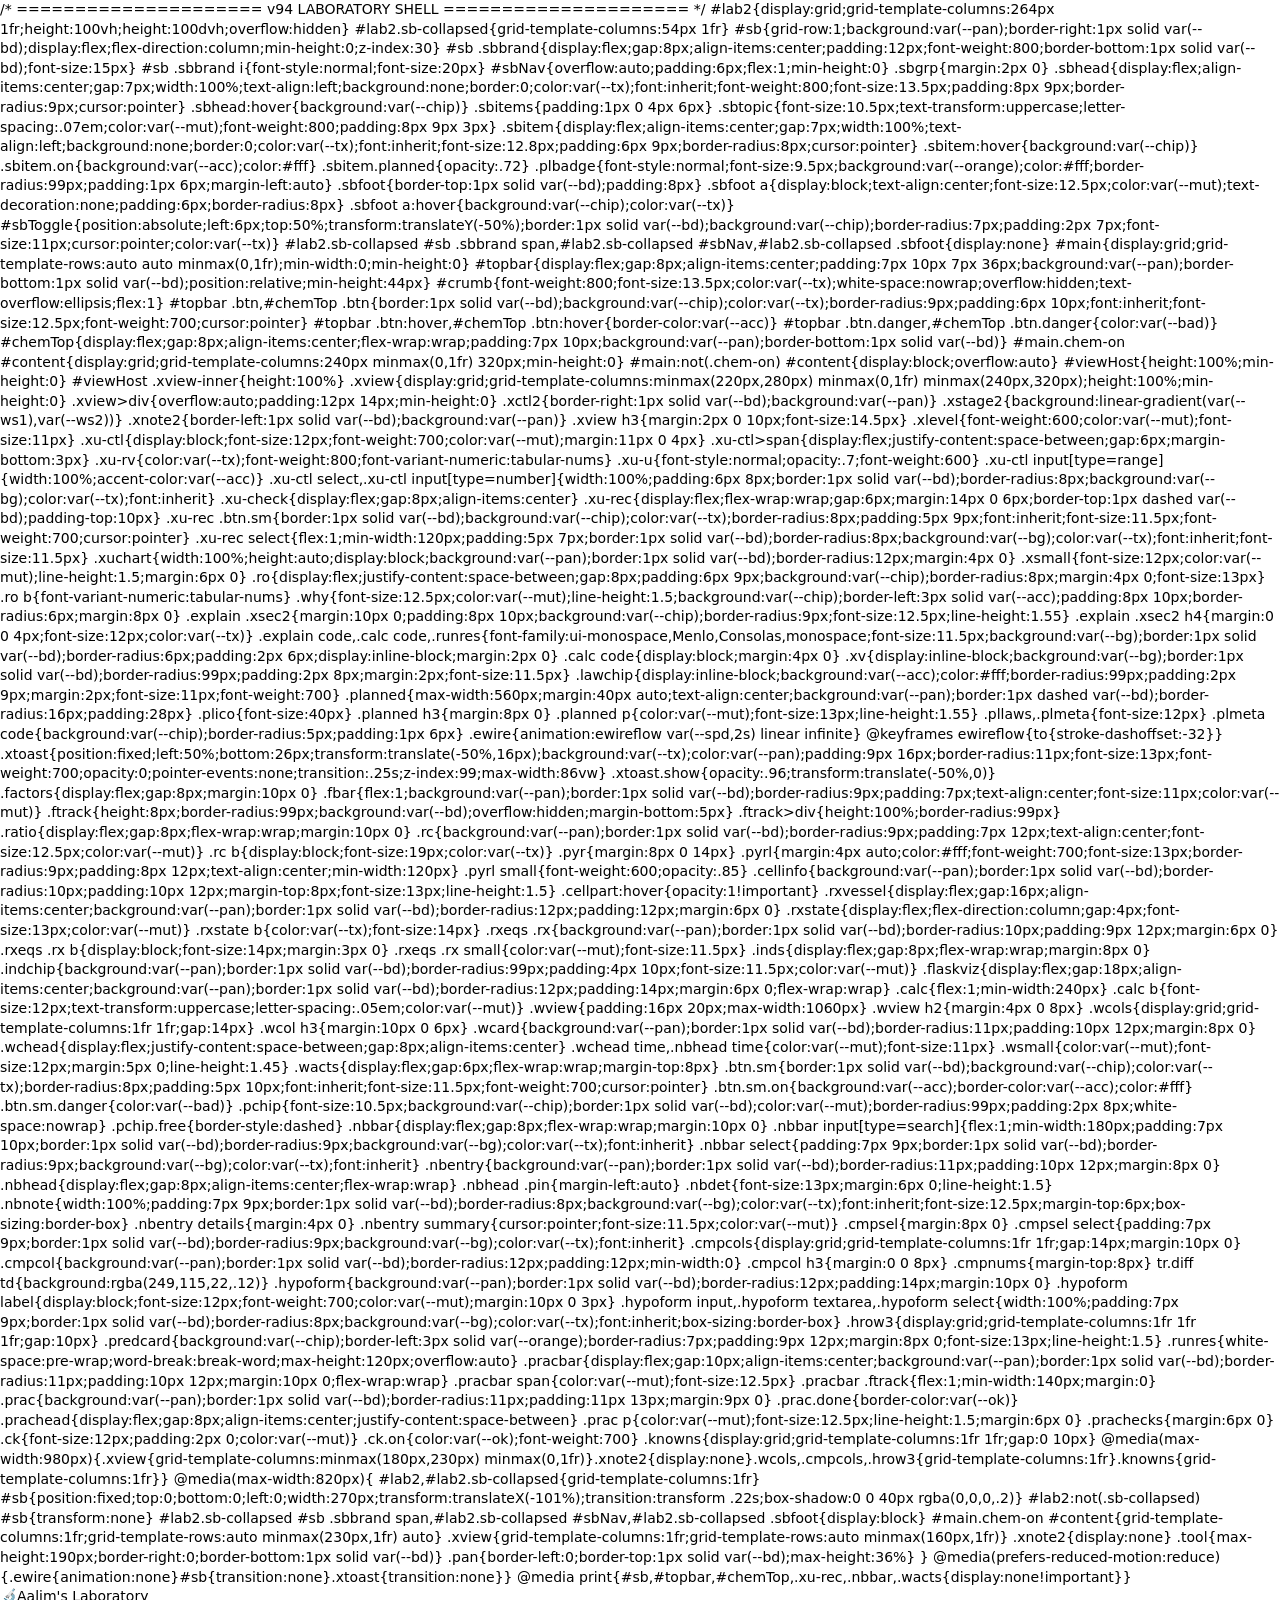
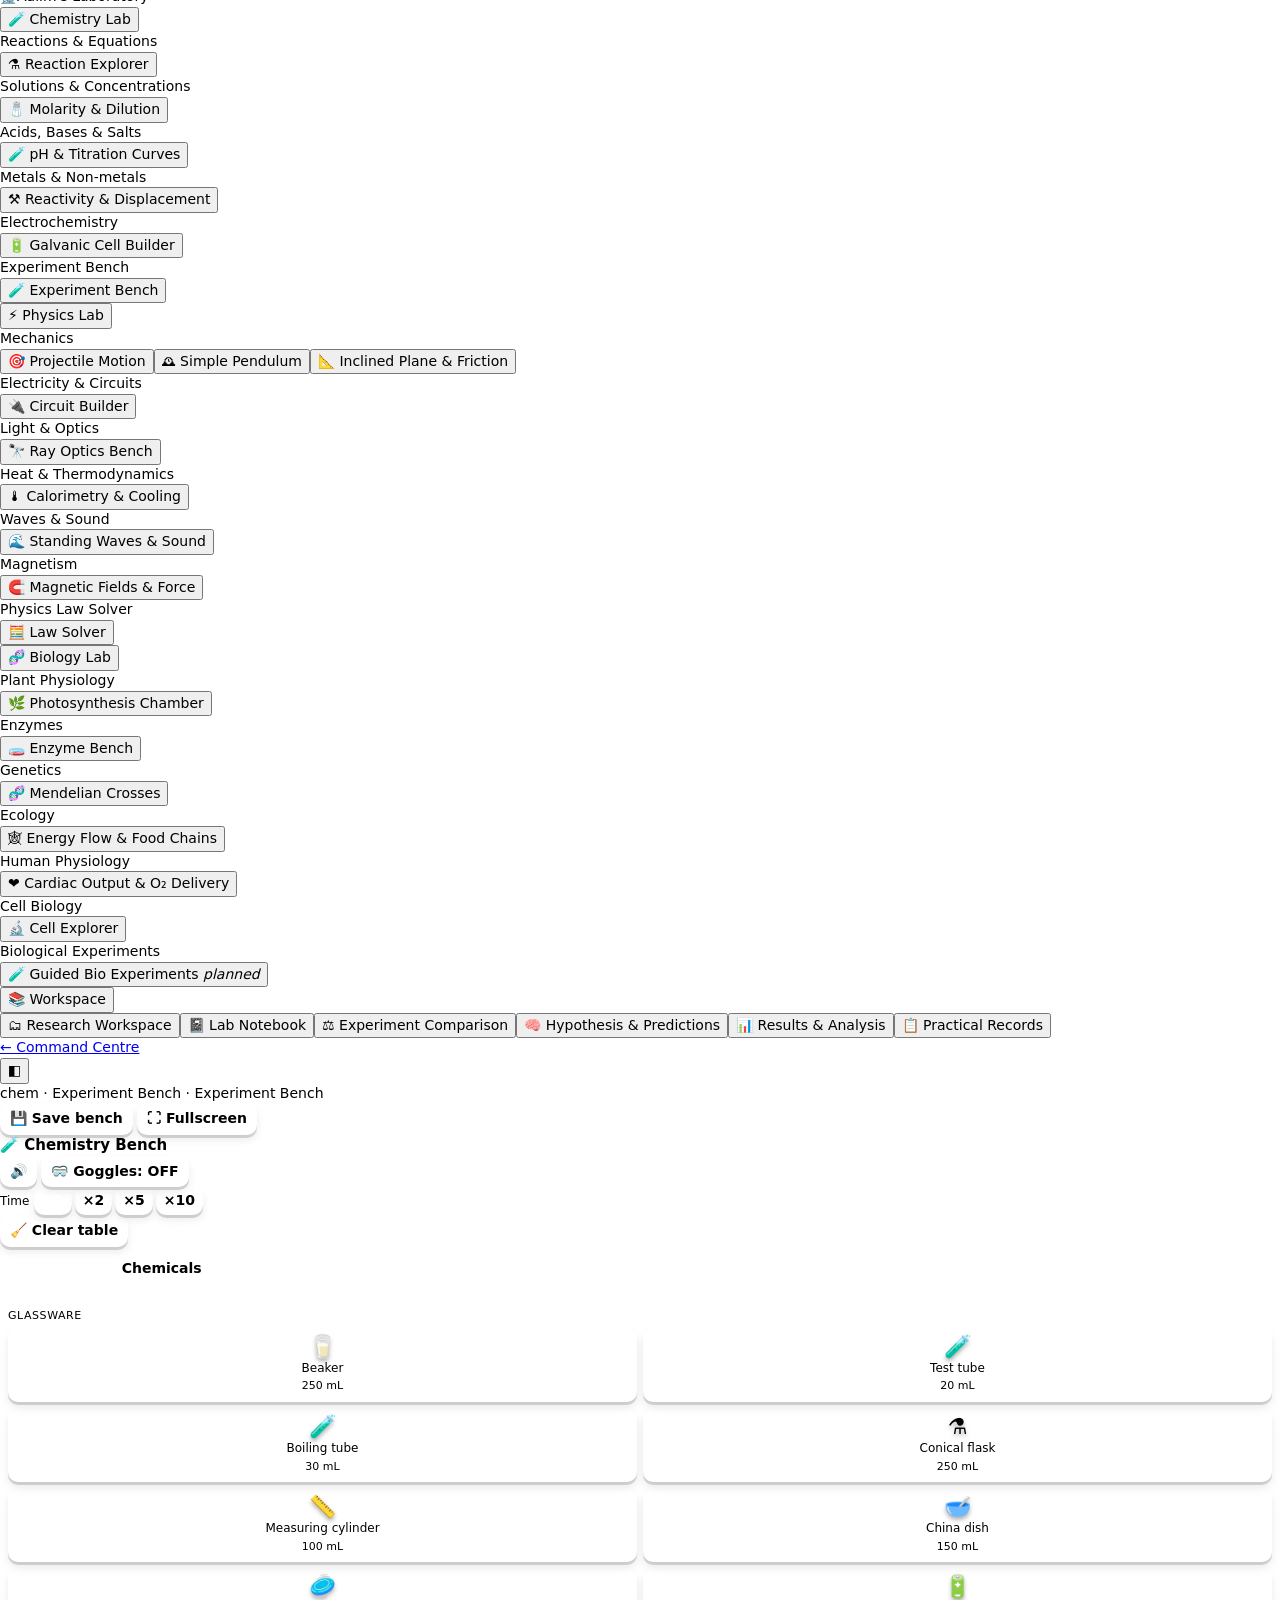
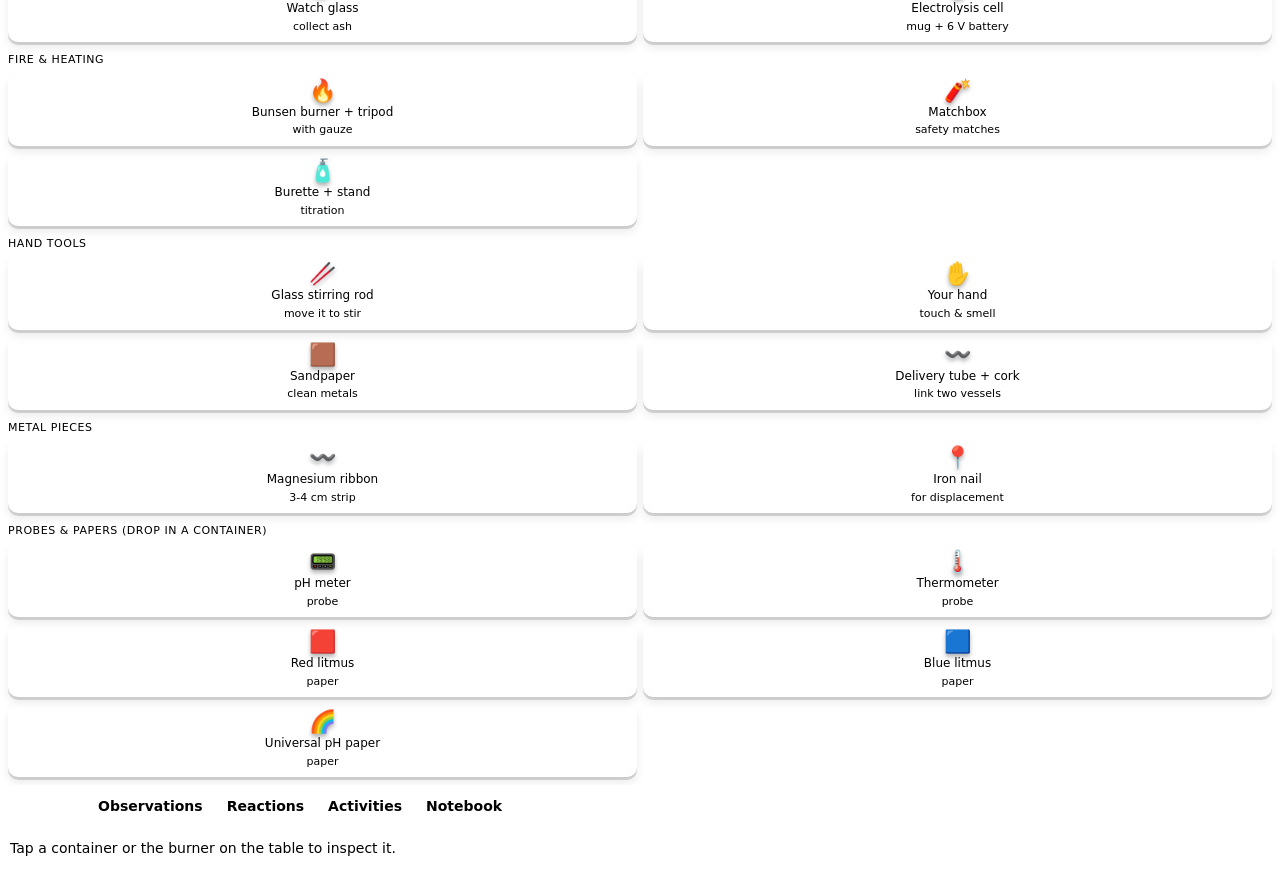
==== commit f190cda9: "v94: professional full-screen multi-tab laboratory — registry architecture, isolated sessions, resea" ====
--- a/chemlab.html
+++ b/chemlab.html
@@ -3,15 +3,15 @@
 <head>
 <meta charset="utf-8">
 <meta name="viewport" content="width=device-width,initial-scale=1,viewport-fit=cover">
-<title>Virtual Chemistry Lab</title>
+<title>Aalim's Virtual Laboratory</title>
+<meta name="theme-color" content="#0e1320">
+<style>
 <style>
 :root{--bg:#eef2fb;--pan:#ffffff;--tx:#18203a;--mut:#667191;--bd:#d6ddf0;--acc:#3b5bdb;--acc2:#7c3aed;--ok:#16a34a;--bad:#dc2626;--chip:#eef1fb;--ws1:#f7faff;--ws2:#dfe9fb;--wall1:#e6edf8;--wall2:#c9d6ec;--bench1:#b98a5a;--bench2:#8a5a33;--glass:rgba(255,255,255,.35);--glassb:#7e8fb5;--orange:#f97316}
 [data-theme=dark]{--bg:#0e1320;--pan:#161c2d;--tx:#e6eaf3;--mut:#9aa6bd;--bd:#2a3349;--acc:#6b8bff;--acc2:#a78bfa;--chip:#222b42;--ws1:#1a2340;--ws2:#0f1630;--wall1:#232c48;--wall2:#161d36;--bench1:#7a5530;--bench2:#4d3219;--glass:rgba(255,255,255,.1);--glassb:#8ea0c9;--orange:#fb923c}
 *{box-sizing:border-box;-webkit-tap-highlight-color:transparent}
 html,body{-webkit-user-select:none;user-select:none;-webkit-touch-callout:none;margin:0;height:100%;background:var(--bg);color:var(--tx);font:14px/1.4 system-ui,-apple-system,Segoe UI,Roboto,sans-serif}
 button{font:inherit;color:inherit;cursor:pointer}
-.lab{display:grid;height:100vh;height:100dvh;grid-template-columns:240px 1fr 320px;grid-template-rows:auto 1fr;grid-template-areas:"top top top" "tool ws pan"}
-.top{grid-area:top;display:flex;gap:8px;align-items:center;flex-wrap:wrap;padding:8px 10px;background:var(--pan);border-bottom:1px solid var(--bd)}
 .top h1{font-size:15px;margin:0 auto 0 0}
 .btn{border:1px solid var(--bd);background:var(--chip);border-radius:10px;padding:6px 10px;font-weight:600;box-shadow:0 3px 0 rgba(0,0,0,.14),0 5px 8px rgba(0,0,0,.08);transition:transform .08s,box-shadow .08s}
 .btn:active{transform:translateY(2px);box-shadow:0 1px 0 rgba(0,0,0,.14)}
@@ -161,19 +161,16 @@
 textarea,input.t,.search{-webkit-user-select:text;user-select:text}
 textarea,input.t{width:100%;padding:7px 9px;border:1px solid var(--bd);border-radius:8px;background:var(--bg);color:var(--tx);font:inherit}
 @media(max-width:820px){
- .lab{grid-template-columns:1fr;grid-template-rows:auto auto minmax(250px,1fr) 38%;grid-template-areas:"top" "tool" "ws" "pan"}
+ #main.chem-on{grid-template-columns:1fr;grid-template-rows:auto auto minmax(250px,1fr) 38%;grid-template-areas:"top" "tool" "ws" "pan"}
  .tool{border-right:0;border-bottom:1px solid var(--bd);max-height:205px}
  .tbody{padding:4px 6px}
  .cards{display:flex;gap:6px;overflow-x:auto;flex-wrap:nowrap;padding-bottom:4px}.card{min-width:92px;flex:none;touch-action:pan-x;min-height:56px}
  .grp{margin:4px 0 2px}.amt{margin:2px 0 4px}
- .top .long,.warp span{display:none}.top{gap:5px;padding:6px;flex-wrap:nowrap;overflow-x:auto}.top .btn,.warp{flex:none}.top h1{margin-right:0}.btn{padding:5px 8px;font-size:12px}
  .pan{border-left:0;border-top:1px solid var(--bd)}
- .top h1{font-size:14px}
  .status{display:none}
 }
 .it.bottle .vessel{overflow:visible}.it.bottle .capoff{display:none;position:absolute;left:-18px;bottom:2px;width:20px;height:13px;border-radius:3px;background:#15181f;box-shadow:0 2px 3px rgba(0,0,0,.35);transform:rotate(-8deg)}.it.bottle.open .capoff{display:block}
 .it.burette .tapk{cursor:ew-resize;pointer-events:auto}.it.burette .vessel,.it.bottle .vessel{pointer-events:auto}
-@media(max-width:820px) and (orientation:landscape),(max-height:520px){.lab{grid-template-columns:150px 1fr 210px;grid-template-rows:auto 1fr;grid-template-areas:"top top top" "tool ws pan"}.tool{max-height:none;border-right:1px solid var(--bd);border-bottom:0}.cards{display:grid;grid-template-columns:1fr;overflow-x:visible}.card{min-width:0}.pan{border-left:1px solid var(--bd);border-top:0}.status{display:none}}
 @media(prefers-reduced-motion:reduce){.bub,.flame,.sbub,.steam,.vortex,.ripple,.it.inflame .vessel{animation:none}.xsec svg *{animation:none}}
 /* ---- v91: Physics & Biology sections ---- */
 .xsec{grid-column:1/4;grid-row:2;display:grid;grid-template-columns:262px 1fr 320px;min-height:0}
@@ -203,17 +200,186 @@
 .nbe b{color:var(--tx);flex:0 0 auto}
 @media(max-width:820px){.xsec{grid-column:1;grid-row:2/5;grid-template-columns:1fr;grid-template-rows:auto minmax(180px,1fr) auto}.xctl{max-height:190px;border-right:0;border-bottom:1px solid var(--bd)}.xnote{border-left:0;border-top:1px solid var(--bd);max-height:34%}}
 </style>
+/* ===================== v94 LABORATORY SHELL ===================== */
+#lab2{display:grid;grid-template-columns:264px 1fr;height:100vh;height:100dvh;overflow:hidden}
+#lab2.sb-collapsed{grid-template-columns:54px 1fr}
+#sb{grid-row:1;background:var(--pan);border-right:1px solid var(--bd);display:flex;flex-direction:column;min-height:0;z-index:30}
+#sb .sbbrand{display:flex;gap:8px;align-items:center;padding:12px;font-weight:800;border-bottom:1px solid var(--bd);font-size:15px}
+#sb .sbbrand i{font-style:normal;font-size:20px}
+#sbNav{overflow:auto;padding:6px;flex:1;min-height:0}
+.sbgrp{margin:2px 0}
+.sbhead{display:flex;align-items:center;gap:7px;width:100%;text-align:left;background:none;border:0;color:var(--tx);font:inherit;font-weight:800;font-size:13.5px;padding:8px 9px;border-radius:9px;cursor:pointer}
+.sbhead:hover{background:var(--chip)}
+.sbitems{padding:1px 0 4px 6px}
+.sbtopic{font-size:10.5px;text-transform:uppercase;letter-spacing:.07em;color:var(--mut);font-weight:800;padding:8px 9px 3px}
+.sbitem{display:flex;align-items:center;gap:7px;width:100%;text-align:left;background:none;border:0;color:var(--tx);font:inherit;font-size:12.8px;padding:6px 9px;border-radius:8px;cursor:pointer}
+.sbitem:hover{background:var(--chip)}
+.sbitem.on{background:var(--acc);color:#fff}
+.sbitem.planned{opacity:.72}
+.plbadge{font-style:normal;font-size:9.5px;background:var(--orange);color:#fff;border-radius:99px;padding:1px 6px;margin-left:auto}
+.sbfoot{border-top:1px solid var(--bd);padding:8px}
+.sbfoot a{display:block;text-align:center;font-size:12.5px;color:var(--mut);text-decoration:none;padding:6px;border-radius:8px}
+.sbfoot a:hover{background:var(--chip);color:var(--tx)}
+#sbToggle{position:absolute;left:6px;top:50%;transform:translateY(-50%);border:1px solid var(--bd);background:var(--chip);border-radius:7px;padding:2px 7px;font-size:11px;cursor:pointer;color:var(--tx)}
+#lab2.sb-collapsed #sb .sbbrand span,#lab2.sb-collapsed #sbNav,#lab2.sb-collapsed .sbfoot{display:none}
+#main{display:grid;grid-template-rows:auto auto minmax(0,1fr);min-width:0;min-height:0}
+#topbar{display:flex;gap:8px;align-items:center;padding:7px 10px 7px 36px;background:var(--pan);border-bottom:1px solid var(--bd);position:relative;min-height:44px}
+#crumb{font-weight:800;font-size:13.5px;color:var(--tx);white-space:nowrap;overflow:hidden;text-overflow:ellipsis;flex:1}
+#topbar .btn,#chemTop .btn{border:1px solid var(--bd);background:var(--chip);color:var(--tx);border-radius:9px;padding:6px 10px;font:inherit;font-size:12.5px;font-weight:700;cursor:pointer}
+#topbar .btn:hover,#chemTop .btn:hover{border-color:var(--acc)}
+#topbar .btn.danger,#chemTop .btn.danger{color:var(--bad)}
+#chemTop{display:flex;gap:8px;align-items:center;flex-wrap:wrap;padding:7px 10px;background:var(--pan);border-bottom:1px solid var(--bd)}
+#main.chem-on #content{display:grid;grid-template-columns:240px minmax(0,1fr) 320px;min-height:0}
+#main:not(.chem-on) #content{display:block;overflow:auto}
+#viewHost{height:100%;min-height:0}
+#viewHost .xview-inner{height:100%}
+.xview{display:grid;grid-template-columns:minmax(220px,280px) minmax(0,1fr) minmax(240px,320px);height:100%;min-height:0}
+.xview>div{overflow:auto;padding:12px 14px;min-height:0}
+.xctl2{border-right:1px solid var(--bd);background:var(--pan)}
+.xstage2{background:linear-gradient(var(--ws1),var(--ws2))}
+.xnote2{border-left:1px solid var(--bd);background:var(--pan)}
+.xview h3{margin:2px 0 10px;font-size:14.5px}
+.xlevel{font-weight:600;color:var(--mut);font-size:11px}
+.xu-ctl{display:block;font-size:12px;font-weight:700;color:var(--mut);margin:11px 0 4px}
+.xu-ctl>span{display:flex;justify-content:space-between;gap:6px;margin-bottom:3px}
+.xu-rv{color:var(--tx);font-weight:800;font-variant-numeric:tabular-nums}
+.xu-u{font-style:normal;opacity:.7;font-weight:600}
+.xu-ctl input[type=range]{width:100%;accent-color:var(--acc)}
+.xu-ctl select,.xu-ctl input[type=number]{width:100%;padding:6px 8px;border:1px solid var(--bd);border-radius:8px;background:var(--bg);color:var(--tx);font:inherit}
+.xu-check{display:flex;gap:8px;align-items:center}
+.xu-rec{display:flex;flex-wrap:wrap;gap:6px;margin:14px 0 6px;border-top:1px dashed var(--bd);padding-top:10px}
+.xu-rec .btn.sm{border:1px solid var(--bd);background:var(--chip);color:var(--tx);border-radius:8px;padding:5px 9px;font:inherit;font-size:11.5px;font-weight:700;cursor:pointer}
+.xu-rec select{flex:1;min-width:120px;padding:5px 7px;border:1px solid var(--bd);border-radius:8px;background:var(--bg);color:var(--tx);font:inherit;font-size:11.5px}
+.xuchart{width:100%;height:auto;display:block;background:var(--pan);border:1px solid var(--bd);border-radius:12px;margin:4px 0}
+.xsmall{font-size:12px;color:var(--mut);line-height:1.5;margin:6px 0}
+.ro{display:flex;justify-content:space-between;gap:8px;padding:6px 9px;background:var(--chip);border-radius:8px;margin:4px 0;font-size:13px}
+.ro b{font-variant-numeric:tabular-nums}
+.why{font-size:12.5px;color:var(--mut);line-height:1.5;background:var(--chip);border-left:3px solid var(--acc);padding:8px 10px;border-radius:6px;margin:8px 0}
+.explain .xsec2{margin:10px 0;padding:8px 10px;background:var(--chip);border-radius:9px;font-size:12.5px;line-height:1.55}
+.explain .xsec2 h4{margin:0 0 4px;font-size:12px;color:var(--tx)}
+.explain code,.calc code,.runres{font-family:ui-monospace,Menlo,Consolas,monospace;font-size:11.5px;background:var(--bg);border:1px solid var(--bd);border-radius:6px;padding:2px 6px;display:inline-block;margin:2px 0}
+.calc code{display:block;margin:4px 0}
+.xv{display:inline-block;background:var(--bg);border:1px solid var(--bd);border-radius:99px;padding:2px 8px;margin:2px;font-size:11.5px}
+.lawchip{display:inline-block;background:var(--acc);color:#fff;border-radius:99px;padding:2px 9px;margin:2px;font-size:11px;font-weight:700}
+.planned{max-width:560px;margin:40px auto;text-align:center;background:var(--pan);border:1px dashed var(--bd);border-radius:16px;padding:28px}
+.plico{font-size:40px}
+.planned h3{margin:8px 0}
+.planned p{color:var(--mut);font-size:13px;line-height:1.55}
+.pllaws,.plmeta{font-size:12px}
+.plmeta code{background:var(--chip);border-radius:5px;padding:1px 6px}
+.ewire{animation:ewireflow var(--spd,2s) linear infinite}
+@keyframes ewireflow{to{stroke-dashoffset:-32}}
+.xtoast{position:fixed;left:50%;bottom:26px;transform:translate(-50%,16px);background:var(--tx);color:var(--pan);padding:9px 16px;border-radius:11px;font-size:13px;font-weight:700;opacity:0;pointer-events:none;transition:.25s;z-index:99;max-width:86vw}
+.xtoast.show{opacity:.96;transform:translate(-50%,0)}
+.factors{display:flex;gap:8px;margin:10px 0}
+.fbar{flex:1;background:var(--pan);border:1px solid var(--bd);border-radius:9px;padding:7px;text-align:center;font-size:11px;color:var(--mut)}
+.ftrack{height:8px;border-radius:99px;background:var(--bd);overflow:hidden;margin-bottom:5px}
+.ftrack>div{height:100%;border-radius:99px}
+.ratio{display:flex;gap:8px;flex-wrap:wrap;margin:10px 0}
+.rc{background:var(--pan);border:1px solid var(--bd);border-radius:9px;padding:7px 12px;text-align:center;font-size:12.5px;color:var(--mut)}
+.rc b{display:block;font-size:19px;color:var(--tx)}
+.pyr{margin:8px 0 14px}
+.pyrl{margin:4px auto;color:#fff;font-weight:700;font-size:13px;border-radius:9px;padding:8px 12px;text-align:center;min-width:120px}
+.pyrl small{font-weight:600;opacity:.85}
+.cellinfo{background:var(--pan);border:1px solid var(--bd);border-radius:10px;padding:10px 12px;margin-top:8px;font-size:13px;line-height:1.5}
+.cellpart:hover{opacity:1!important}
+.rxvessel{display:flex;gap:16px;align-items:center;background:var(--pan);border:1px solid var(--bd);border-radius:12px;padding:12px;margin:6px 0}
+.rxstate{display:flex;flex-direction:column;gap:4px;font-size:13px;color:var(--mut)}
+.rxstate b{color:var(--tx);font-size:14px}
+.rxeqs .rx{background:var(--pan);border:1px solid var(--bd);border-radius:10px;padding:9px 12px;margin:6px 0}
+.rxeqs .rx b{display:block;font-size:14px;margin:3px 0}
+.rxeqs .rx small{color:var(--mut);font-size:11.5px}
+.inds{display:flex;gap:8px;flex-wrap:wrap;margin:8px 0}
+.indchip{background:var(--pan);border:1px solid var(--bd);border-radius:99px;padding:4px 10px;font-size:11.5px;color:var(--mut)}
+.flaskviz{display:flex;gap:18px;align-items:center;background:var(--pan);border:1px solid var(--bd);border-radius:12px;padding:14px;margin:6px 0;flex-wrap:wrap}
+.calc{flex:1;min-width:240px}
+.calc b{font-size:12px;text-transform:uppercase;letter-spacing:.05em;color:var(--mut)}
+.wview{padding:16px 20px;max-width:1060px}
+.wview h2{margin:4px 0 8px}
+.wcols{display:grid;grid-template-columns:1fr 1fr;gap:14px}
+.wcol h3{margin:10px 0 6px}
+.wcard{background:var(--pan);border:1px solid var(--bd);border-radius:11px;padding:10px 12px;margin:8px 0}
+.wchead{display:flex;justify-content:space-between;gap:8px;align-items:center}
+.wchead time,.nbhead time{color:var(--mut);font-size:11px}
+.wsmall{color:var(--mut);font-size:12px;margin:5px 0;line-height:1.45}
+.wacts{display:flex;gap:6px;flex-wrap:wrap;margin-top:8px}
+.btn.sm{border:1px solid var(--bd);background:var(--chip);color:var(--tx);border-radius:8px;padding:5px 10px;font:inherit;font-size:11.5px;font-weight:700;cursor:pointer}
+.btn.sm.on{background:var(--acc);border-color:var(--acc);color:#fff}
+.btn.sm.danger{color:var(--bad)}
+.pchip{font-size:10.5px;background:var(--chip);border:1px solid var(--bd);color:var(--mut);border-radius:99px;padding:2px 8px;white-space:nowrap}
+.pchip.free{border-style:dashed}
+.nbbar{display:flex;gap:8px;flex-wrap:wrap;margin:10px 0}
+.nbbar input[type=search]{flex:1;min-width:180px;padding:7px 10px;border:1px solid var(--bd);border-radius:9px;background:var(--bg);color:var(--tx);font:inherit}
+.nbbar select{padding:7px 9px;border:1px solid var(--bd);border-radius:9px;background:var(--bg);color:var(--tx);font:inherit}
+.nbentry{background:var(--pan);border:1px solid var(--bd);border-radius:11px;padding:10px 12px;margin:8px 0}
+.nbhead{display:flex;gap:8px;align-items:center;flex-wrap:wrap}
+.nbhead .pin{margin-left:auto}
+.nbdet{font-size:13px;margin:6px 0;line-height:1.5}
+.nbnote{width:100%;padding:7px 9px;border:1px solid var(--bd);border-radius:8px;background:var(--bg);color:var(--tx);font:inherit;font-size:12.5px;margin-top:6px;box-sizing:border-box}
+.nbentry details{margin:4px 0}
+.nbentry summary{cursor:pointer;font-size:11.5px;color:var(--mut)}
+.cmpsel{margin:8px 0}
+.cmpsel select{padding:7px 9px;border:1px solid var(--bd);border-radius:9px;background:var(--bg);color:var(--tx);font:inherit}
+.cmpcols{display:grid;grid-template-columns:1fr 1fr;gap:14px;margin:10px 0}
+.cmpcol{background:var(--pan);border:1px solid var(--bd);border-radius:12px;padding:12px;min-width:0}
+.cmpcol h3{margin:0 0 8px}
+.cmpnums{margin-top:8px}
+tr.diff td{background:rgba(249,115,22,.12)}
+.hypoform{background:var(--pan);border:1px solid var(--bd);border-radius:12px;padding:14px;margin:10px 0}
+.hypoform label{display:block;font-size:12px;font-weight:700;color:var(--mut);margin:10px 0 3px}
+.hypoform input,.hypoform textarea,.hypoform select{width:100%;padding:7px 9px;border:1px solid var(--bd);border-radius:8px;background:var(--bg);color:var(--tx);font:inherit;box-sizing:border-box}
+.hrow3{display:grid;grid-template-columns:1fr 1fr 1fr;gap:10px}
+.predcard{background:var(--chip);border-left:3px solid var(--orange);border-radius:7px;padding:9px 12px;margin:8px 0;font-size:13px;line-height:1.5}
+.runres{white-space:pre-wrap;word-break:break-word;max-height:120px;overflow:auto}
+.pracbar{display:flex;gap:10px;align-items:center;background:var(--pan);border:1px solid var(--bd);border-radius:11px;padding:10px 12px;margin:10px 0;flex-wrap:wrap}
+.pracbar span{color:var(--mut);font-size:12.5px}
+.pracbar .ftrack{flex:1;min-width:140px;margin:0}
+.prac{background:var(--pan);border:1px solid var(--bd);border-radius:11px;padding:11px 13px;margin:9px 0}
+.prac.done{border-color:var(--ok)}
+.prachead{display:flex;gap:8px;align-items:center;justify-content:space-between}
+.prac p{color:var(--mut);font-size:12.5px;line-height:1.5;margin:6px 0}
+.prachecks{margin:6px 0}
+.ck{font-size:12px;padding:2px 0;color:var(--mut)}
+.ck.on{color:var(--ok);font-weight:700}
+.knowns{display:grid;grid-template-columns:1fr 1fr;gap:0 10px}
+@media(max-width:980px){.xview{grid-template-columns:minmax(180px,230px) minmax(0,1fr)}.xnote2{display:none}.wcols,.cmpcols,.hrow3{grid-template-columns:1fr}.knowns{grid-template-columns:1fr}}
+@media(max-width:820px){
+ #lab2,#lab2.sb-collapsed{grid-template-columns:1fr}
+ #sb{position:fixed;top:0;bottom:0;left:0;width:270px;transform:translateX(-101%);transition:transform .22s;box-shadow:0 0 40px rgba(0,0,0,.2)}
+ #lab2:not(.sb-collapsed) #sb{transform:none}
+ #lab2.sb-collapsed #sb .sbbrand span,#lab2.sb-collapsed #sbNav,#lab2.sb-collapsed .sbfoot{display:block}
+ #main.chem-on #content{grid-template-columns:1fr;grid-template-rows:auto minmax(230px,1fr) auto}
+ .xview{grid-template-columns:1fr;grid-template-rows:auto minmax(160px,1fr)}
+ .xnote2{display:none}
+ .tool{max-height:190px;border-right:0;border-bottom:1px solid var(--bd)}
+ .pan{border-left:0;border-top:1px solid var(--bd);max-height:36%}
+}
+@media(prefers-reduced-motion:reduce){.ewire{animation:none}#sb{transition:none}.xtoast{transition:none}}
+@media print{#sb,#topbar,#chemTop,.xu-rec,.nbbar,.wacts{display:none!important}}
+</style>
 </head>
 <body>
-<div class="lab" id="lab">
- <div class="top">
-  <h1>🧪 <span class="long">Virtual Lab</span></h1>
-  <div class="warp secs"><span>Section</span><button class="btn on" data-sec="chem">🧪 Chem</button><button class="btn" data-sec="phy">⚡ Phy</button><button class="btn" data-sec="bio">🧬 Bio</button></div>
-  <button class="btn" id="sndBtn" aria-label="Sound">🔊</button>
-  <button class="btn" id="gogBtn">🥽 Goggles: OFF</button>
-  <div class="warp"><span>Time</span><button class="btn on" data-w="1">×1</button><button class="btn" data-w="2">×2</button><button class="btn" data-w="5">×5</button><button class="btn" data-w="10">×10</button></div>
-  <button class="btn danger" id="resetBtn">🧹 Clear table</button>
- </div>
+<div id="lab2" class="sb-open">
+ <aside id="sb">
+  <div class="sbbrand"><i>🔬</i><span>Aalim's Laboratory</span></div>
+  <nav id="sbNav" aria-label="Laboratory navigation"></nav>
+  <div class="sbfoot"><a href="index.html">← Command Centre</a></div>
+ </aside>
+ <div id="main" class="chem-on">
+  <div id="topbar">
+   <button type="button" id="sbToggle" aria-label="Toggle sidebar (Ctrl+B)" title="Toggle sidebar (Ctrl+B)">◧</button>
+   <div id="crumb">Chemistry · Experiment Bench</div>
+   <button type="button" class="btn" id="chemSaveBtn" title="Save the whole bench table as a restorable session">💾 Save bench</button>
+   <button type="button" class="btn" id="fsBtn" title="Fullscreen">⛶ Fullscreen</button>
+  </div>
+  <div id="chemTop">
+   <h1 style="font-size:15px;margin:0 6px 0 0">🧪 <span class="long">Chemistry Bench</span></h1>
+   <button type="button" class="btn" id="sndBtn" aria-label="Sound">🔊</button>
+   <button type="button" class="btn" id="gogBtn">🥽 Goggles: OFF</button>
+   <div class="warp"><span>Time</span><button type="button" class="btn on" data-w="1">×1</button><button type="button" class="btn" data-w="2">×2</button><button type="button" class="btn" data-w="5">×5</button><button type="button" class="btn" data-w="10">×10</button></div>
+   <button type="button" class="btn danger" id="resetBtn">🧹 Clear table</button>
+  </div>
+  <div id="content">
  <div class="tool">
   <div class="tabs"><button class="on" data-tt="app">Apparatus</button><button data-tt="chem">Chemicals</button></div>
   <div class="tbody" id="tbody"></div>
@@ -229,8 +395,9 @@
   <div class="tabs" id="ptabs"><button class="on" data-pt="insp">Inspect</button><button data-pt="obs">Observations</button><button data-pt="rx">Reactions</button><button data-pt="exp">Activities</button><button data-pt="nb">Notebook</button></div>
   <div class="pbody" id="pbody"></div>
  </div>
- <div class="xsec" id="xPhy" hidden><div class="xctl" id="phyCtl"></div><div class="xstage" id="phyStage"></div><div class="xnote" id="phyNote"></div></div>
- <div class="xsec" id="xBio" hidden><div class="xctl" id="bioCtl"></div><div class="xstage" id="bioStage"></div><div class="xnote" id="bioNote"></div></div>
+   <div id="viewHost" hidden></div>
+  </div>
+ </div>
 </div>
 
 <script>
@@ -238,7 +405,16 @@
 var LAB_LOCKED=false;
 if(LAB_LOCKED){document.body.innerHTML='<div style="position:fixed;inset:0;display:flex;flex-direction:column;align-items:center;justify-content:center;gap:8px;background:#111827;color:#fff;font-family:system-ui,sans-serif;text-align:center;padding:20px"><div style="font-size:64px">🔒</div><h2 style="margin:0">The Virtual Lab is locked</h2><p style="opacity:.7;margin:0">This part of the app is switched off for now.</p></div>'}
 </script>
-<script>if(!window.LAB_LOCKED)document.write('<script src="chemcore.js"><\/script><script src="physcore.js"><\/script><script src="biocore.js"><\/script>')</script>
+<script src="chemcore.js"></script>
+<script src="physcore.js"></script>
+<script src="biocore.js"></script>
+<script src="labstore.js"></script>
+<script src="labreg.js"></script>
+<script src="labui.js"></script>
+<script src="labphysx.js"></script>
+<script src="labiox.js"></script>
+<script src="labchemx.js"></script>
+<script src="labviews.js"></script>
 <script>
 if(window.LAB_LOCKED)throw new Error("Virtual Lab locked");
 /* ================= CHEMISTRY ENGINE: provided by chemcore.js (principle-based). Bridge to the names the UI uses ================= */
@@ -1572,254 +1748,25 @@
 renderTool();renderPanel(true);
 window.LAB={spawnBottle,spawnBurette,toggleBottle,tickBottlePour,tickBurettes,LIBC,libFill,libMix,XCONC,state,frees,dtubes,spawnFree,spawnSand,spawnDtube,toggleHand,toggleSwitch,trySlot,tickHeating,burnerView,moveCtl,mouthWs,vrect,matches,spawnMatchbox,spawnMatch,toggleGas,spawn,spawnBurner,addChem,addNow,startPour,CHEM,tickContainer,view,select,byId,pours};
 
+
+/* ===== v94: expose the bench to the laboratory shell (registry, sessions, practicals) ===== */
+window.ChemLab={state:state,spawn:spawn,spawnTool:spawnTool,removeItem:removeItem,place:place,view:view,renderPanel:renderPanel,burnerView:typeof burnerView!=="undefined"?burnerView:null,ACTS:ACTS,doneGet:doneGet,CHEMS:CHEM,toast:toast};
 </script>
 <script>
-/* ===== v91: Physics & Biology sections — thin UI over PhysCore / BioCore.
-   Everything on screen is computed by the engines from laws & parameters;
-   nothing is a canned demonstration. ===== */
-if (!window.LAB_LOCKED && window.PhysCore && window.BioCore) (function () {
-    const $ = id => document.getElementById(id);
-    const fmt = (x, d = 2) => !isFinite(x) ? "∞" : String(Math.abs(x) >= 1000 ? +x.toFixed(0) : +x.toFixed(d));
-    const ro = (k, v) => '<div class="ro"><span>' + k + '</span><b>' + v + '</b></div>';
-    const why = t => '<div class="why">' + t + '</div>';
-    const phy = { rig: "proj", v0: 20, ang: 45, h0: 0, g: 9.8, drag: false, k: 0.02, V: 6, mode: "series", r1: 2, r2: 4, r3: 0, kind: "lens", f: 10, u: 30, topic: "Motion", known: {} };
-    const bio = { tab: "photo", light: 60, co2: 400, ptemp: 25, etemp: 37, enz: "amylase", ph: 7, S: 20, trait: 0, p1: "Tt", p2: "Tt", di: false, p1b: "Yy", p2b: "Yy", prod: 10000, lv: 4, eff: 10 };
-    const GRAV = [["Earth", 9.8], ["Moon", 1.62], ["Mars", 3.71], ["Jupiter", 24.8]];
-    const TRAITS = [["Pea height", "T", "t", "Tall", "Dwarf"], ["Seed colour", "Y", "y", "Yellow", "Green"], ["Flower colour", "P", "p", "Purple", "White"]];
-
-    function setSec(s) {
-        document.querySelectorAll("[data-sec]").forEach(b => b.classList.toggle("on", b.dataset.sec === s));
-        $("xPhy").hidden = s !== "phy"; $("xBio").hidden = s !== "bio";
-        [".tool", ".ws", ".pan"].forEach(sel => { const e = document.querySelector(sel); if (e) e.style.display = s === "chem" ? "" : "none"; });
-        if (s === "phy") phyCtl(); if (s === "bio") bioCtl();
-    }
-    document.querySelectorAll("[data-sec]").forEach(b => b.onclick = () => setSec(b.dataset.sec));
-
-    /* ---------------- PHYSICS ---------------- */
-    function phyCtl() {
-        const R = phy.rig;
-        const rb = (id, l) => '<button type="button" class="' + (R === id ? "on" : "") + '" onclick="LABX.phyRig(\'' + id + '\')">' + l + '</button>';
-        let h = '<h3>⚡ Physics bench</h3><div class="rig">' + rb("proj", "🎯 Projectile") + rb("circ", "🔌 Circuit") + rb("opt", "🔭 Optics") + rb("solve", "🧮 Law solver") + '</div>';
-        if (R === "proj") h +=
-            '<label>Speed v₀ <span class="rv" data-rv="v0">' + phy.v0 + ' m/s</span></label><input type="range" min="1" max="60" value="' + phy.v0 + '" oninput=\"LABX.phySet(\'v0\',+this.value,1)" onchange=\"LABX.phySet(\'v0\',+this.value,3)">' +
-            '<label>Angle <span class="rv" data-rv="ang">' + phy.ang + '°</span></label><input type="range" min="0" max="90" value="' + phy.ang + '" oninput=\"LABX.phySet(\'ang\',+this.value,1)" onchange=\"LABX.phySet(\'ang\',+this.value,3)">' +
-            '<label>Launch height <span class="rv" data-rv="h0">' + phy.h0 + ' m</span></label><input type="range" min="0" max="50" value="' + phy.h0 + '" oninput=\"LABX.phySet(\'h0\',+this.value,1)" onchange=\"LABX.phySet(\'h0\',+this.value,3)">' +
-            '<label>Gravity</label><select onchange="LABX.phySet(\'g\',+this.value)">' + GRAV.map(gr => '<option value="' + gr[1] + '"' + (phy.g === gr[1] ? ' selected' : '') + '>' + gr[0] + ' (' + gr[1] + ' m/s²)</option>').join("") + '</select>' +
-            '<label style="margin-top:10px"><input type="checkbox" style="width:auto"' + (phy.drag ? ' checked' : '') + ' onchange="LABX.phySet(\'drag\',this.checked,3)"> Air drag (quadratic)</label>' +
-            (phy.drag ? '<label>Drag coefficient k <span class="rv" data-rv="k">' + phy.k + '</span></label><input type="range" min="0.005" max="0.06" step="0.005" value="' + phy.k + '" oninput=\"LABX.phySet(\'k\',+this.value,1)" onchange=\"LABX.phySet(\'k\',+this.value,3)">' : '');
-        if (R === "circ") h +=
-            '<label>Connection</label><select onchange="LABX.phySet(\'mode\',this.value)"><option value="series"' + (phy.mode === "series" ? ' selected' : '') + '>Series</option><option value="parallel"' + (phy.mode === "parallel" ? ' selected' : '') + '>Parallel</option></select>' +
-            '<label>Battery <span class="rv" data-rv="V">' + phy.V + ' V</span></label><input type="range" min="1" max="24" value="' + phy.V + '" oninput=\"LABX.phySet(\'V\',+this.value,1)" onchange=\"LABX.phySet(\'V\',+this.value,3)">' +
-            [1, 2, 3].map(i => '<label>R' + i + ' (0 = remove) <span class="rv" data-rv="r' + i + '">' + phy["r" + i] + ' Ω</span></label><input type="range" min="0" max="50" value="' + phy["r" + i] + '" oninput=\"LABX.phySet(\'r' + i + '\',+this.value,1)" onchange=\"LABX.phySet(\'r' + i + '\',+this.value,3)">').join("");
-        if (R === "opt") h +=
-            '<label>Device</label><select onchange="LABX.phySet(\'kind\',this.value)"><option value="lens"' + (phy.kind === "lens" ? ' selected' : '') + '>Convex lens (f +)</option><option value="lensn"' + (phy.kind === "lensn" ? ' selected' : '') + '>Concave lens (f −)</option><option value="mirror"' + (phy.kind === "mirror" ? ' selected' : '') + '>Concave mirror (f −)</option><option value="mirrorx"' + (phy.kind === "mirrorx" ? ' selected' : '') + '>Convex mirror (f +)</option></select>' +
-            '<label>|f| <span class="rv" data-rv="f">' + phy.f + ' cm</span></label><input type="range" min="4" max="30" value="' + phy.f + '" oninput=\"LABX.phySet(\'f\',+this.value,1)" onchange=\"LABX.phySet(\'f\',+this.value,3)">' +
-            '<label>Object distance |u| <span class="rv" data-rv="u">' + phy.u + ' cm</span></label><input type="range" min="5" max="90" value="' + phy.u + '" oninput=\"LABX.phySet(\'u\',+this.value,1)" onchange=\"LABX.phySet(\'u\',+this.value,3)">';
-        if (R === "solve") {
-            h += '<label>Topic</label><select onchange="LABX.phySet(\'topic\',this.value,2)">' + PhysCore.TOPICS.map(t => '<option' + (phy.topic === t ? ' selected' : '') + '>' + t + '</option>').join("") + '</select>' +
-                '<p style="font-size:12px;color:var(--mut);line-height:1.4">Fill in any quantities you know — the solver applies every law of the topic until nothing new can be derived.</p>';
-            const keys = topicKeys();
-            h += keys.map(k => '<label>' + k + ' <span style="opacity:.6">(' + (PhysCore.UNITS[k] || "") + ')</span></label><input type="number" step="any" value="' + (phy.known[k] !== undefined ? phy.known[k] : "") + '" oninput="LABX.phyKnown(\'' + k + '\',this.value)">').join("");
-        }
-        $("phyCtl").innerHTML = h; phyUp();
-    }
-    function topicKeys() {
-        return [...new Set(PhysCore.LAWS.filter(l => l.topic === phy.topic).flatMap(l => Object.keys(l.rules).concat(...Object.values(l.rules).map(r => r.needs))))];
-    }
-    function phyUp() {
-        let st = "", nt = "";
-        if (phy.rig === "proj") {
-            const p = PhysCore.projectile(phy);
-            const W = 560, H = 300, pad = 34, mX = Math.max(p.R, 1), mY = Math.max(p.H, 1);
-            const X = x => pad + x / mX * (W - 2 * pad), Y = y => H - pad - Math.min(y, mY) / mY * (H - 2 * pad);
-            const pts = p.pts.map(q => X(q.x).toFixed(1) + "," + Y(q.y).toFixed(1)).join(" ");
-            const mp = "M " + p.pts.map(q => X(q.x).toFixed(1) + " " + Y(q.y).toFixed(1)).join(" L ");
-            st = '<svg viewBox="0 0 ' + W + ' ' + H + '"><line x1="' + (pad - 8) + '" y1="' + Y(0) + '" x2="' + (W - pad + 8) + '" y2="' + Y(0) + '" stroke="var(--mut)" stroke-width="2"/><polyline points="' + pts + '" fill="none" stroke="var(--acc)" stroke-width="3" stroke-linecap="round"/>' + (reduceMotion ? '<circle cx="' + X(0).toFixed(1) + '" cy="' + Y(0).toFixed(1) + '" r="6" fill="var(--acc2)">' : '<circle r="6" fill="var(--acc2)"><animateMotion dur="2.4s" repeatCount="indefinite" path="' + mp + '"/></circle>') + '<text x="' + X(p.R) + '" y="' + (Y(0) + 18) + '" font-size="12" fill="var(--mut)" text-anchor="middle">' + fmt(p.R, 1) + ' m</text><text x="' + X(0) + '" y="' + (Y(mY) - 8) + '" font-size="12" fill="var(--mut)">' + fmt(p.H, 1) + ' m</text>' +
-                [0.25, 0.5, 0.75, 1].map(fr => '<line x1="' + X(mX * fr).toFixed(1) + '" y1="' + (Y(0) + 4) + '" x2="' + X(mX * fr).toFixed(1) + '" y2="' + (Y(0) - 4) + '" stroke="var(--mut)" stroke-width="1.4"/><text x="' + X(mX * fr).toFixed(1) + '" y="' + (Y(0) + 17) + '" font-size="10" fill="var(--mut)" text-anchor="middle">' + fmt(mX * fr, 0) + '</text>').join("") +
-                [0.5, 1].map(fr => '<line x1="' + (pad - 6) + '" y1="' + Y(mY * fr).toFixed(1) + '" x2="' + (W - pad + 6) + '" y2="' + Y(mY * fr).toFixed(1) + '" stroke="var(--bd)" stroke-width="1" stroke-dasharray="4 4"/><text x="' + (pad - 9) + '" y="' + (Y(mY * fr) + 3).toFixed(1) + '" font-size="10" fill="var(--mut)" text-anchor="end">' + fmt(mY * fr, 0) + '</text>').join("") + '</svg>';
-            nt = ro("Time of flight", fmt(p.T) + " s") + ro("Range", fmt(p.R, 1) + " m") + ro("Max height", fmt(p.H, 1) + " m") + ro("Impact speed", fmt(p.vImpact, 1) + " m/s") +
-                why(phy.drag ? "Integrated step by step: v += (g + drag·v·|v|)·dt, x += v·dt — with quadratic drag the path is no longer a parabola, and the sim shows exactly that." : "Integrated from a = g alone (v += g·dt, x += v·dt). The parabola emerges from the law; it is not drawn in. Try the Moon: same laws, smaller g.");
-        } else if (phy.rig === "circ") {
-            const c = PhysCore.circuit({ V: phy.V, mode: phy.mode, rs: [phy.r1, phy.r2, phy.r3] });
-            if (!c) { st = '<p style="color:var(--mut);padding:20px">Add at least one resistor.</p>'; }
-            else if (phy.mode === "series") {
-                const W = 560, n = c.parts.length, w = (W - 140) / n;
-                st = '<svg viewBox="0 0 ' + W + ' 160"><rect x="30" y="30" width="' + (W - 60) + '" height="100" fill="none" stroke="var(--mut)" stroke-width="2"/><line x1="14" y1="66" x2="14" y2="94" stroke="var(--mut)" stroke-width="3"/><line x1="22" y1="72" x2="22" y2="88" stroke="var(--mut)" stroke-width="3"/><text x="34" y="22" font-size="13" fill="var(--tx)">' + phy.V + ' V</text>' +
-                    c.parts.map((p, i) => '<rect x="' + (70 + i * w) + '" y="66" width="' + Math.min(70, w - 20) + '" height="28" fill="var(--chip)" stroke="var(--acc)" stroke-width="2"/><text x="' + (70 + i * w + Math.min(70, w - 20) / 2) + '" y="58" font-size="12" fill="var(--tx)" text-anchor="middle">R' + (p.i + 1) + ' ' + p.r + 'Ω · ' + fmt(p.V, 1) + 'V</text>').join("") +
-                    '<text x="' + W / 2 + '" y="152" font-size="13" fill="var(--acc2)" text-anchor="middle">I = ' + fmt(c.I, 3) + ' A everywhere (series)</text></svg>';
-            } else {
-                const W = 560, rows = c.parts.map((p, i) => 60 + i * 56), Hh = rows[rows.length - 1] + 50;
-                st = '<svg viewBox="0 0 ' + W + ' ' + Hh + '"><line x1="60" y1="30" x2="' + (W - 60) + '" y2="30" stroke="var(--mut)" stroke-width="2"/><line x1="60" y1="' + (rows[rows.length - 1]) + '" x2="' + (W - 60) + '" y2="' + (rows[rows.length - 1]) + '" stroke="var(--mut)" stroke-width="2"/><line x1="60" y1="30" x2="60" y2="' + rows[rows.length - 1] + '" stroke="var(--mut)" stroke-width="2"/><line x1="' + (W - 60) + '" y1="30" x2="' + (W - 60) + '" y2="' + rows[rows.length - 1] + '" stroke="var(--mut)" stroke-width="2"/><line x1="20" y1="30" x2="60" y2="30" stroke="var(--mut)" stroke-width="2"/><line x1="12" y1="18" x2="12" y2="42" stroke="var(--mut)" stroke-width="3"/><line x1="20" y1="24" x2="20" y2="36" stroke="var(--mut)" stroke-width="3"/>' +
-                    c.parts.map((p, i) => '<line x1="60" y1="' + rows[i] + '" x2="' + (W - 60) + '" y2="' + rows[i] + '" stroke="var(--mut)" stroke-width="2"/><rect x="' + (W / 2 - 40) + '" y="' + (rows[i] - 14) + '" width="80" height="28" fill="var(--chip)" stroke="var(--acc)" stroke-width="2"/><text x="' + W / 2 + '" y="' + (rows[i] - 20) + '" font-size="12" fill="var(--tx)" text-anchor="middle">R' + (p.i + 1) + ' ' + p.r + 'Ω · ' + fmt(p.I, 2) + 'A</text>').join("") + '</svg>';
-            }
-            if (c) nt = ro("R equivalent", fmt(c.Req, 2) + " Ω") + ro("Battery current", fmt(c.I, 3) + " A") + ro("Total power", fmt(c.P, 2) + " W") +
-                '<div id="nb"></div><table class="ptable"><tr><th>R</th><th>V</th><th>I</th><th>P</th></tr>' + c.parts.map(p => '<tr><td>R' + (p.i + 1) + '</td><td>' + fmt(p.V, 2) + ' V</td><td>' + fmt(p.I, 3) + ' A</td><td>' + fmt(p.P, 2) + ' W</td></tr>').join("") + '</table>' +
-                why(phy.mode === "series" ? "Series: one path, so the same current flows everywhere (charge conservation) and voltages add up to the battery's (Kirchhoff). Req = ΣR." : "Parallel: every branch sees the full battery voltage; branch currents add at the junction (Kirchhoff). 1/Req = Σ 1/R — which is why Req is smaller than the smallest branch.");
-        } else if (phy.rig === "opt") {
-            const f = (phy.kind === "lensn" || phy.kind === "mirror") ? -phy.f : phy.f;
-            const kind = phy.kind.indexOf("lens") === 0 ? "lens" : "mirror";
-            const o = PhysCore.optics({ kind: kind, f: f, u: phy.u });
-            const W = 560, H = 260, cy = H / 2;
-            const vf = isFinite(o.v) ? o.v : 0;
-            const xs = [o.u, vf, 0, 2 * f];
-            const xmin = Math.min.apply(null, xs) - 12, xmax = Math.max.apply(null, xs) + 12;
-            const X = x => (x - xmin) / (xmax - xmin) * W;
-            const oh = 34, ih = isFinite(o.M) ? Math.max(-110, Math.min(110, oh * o.M)) : 0;
-            const ix = isFinite(o.v) ? X(o.v) : X(vf), iy = cy - ih;
-            const ray = py => {
-                if (o.atF) return '<line x1="' + X(o.u) + '" y1="' + (cy - oh) + '" x2="' + X(0) + '" y2="' + py + '" stroke="var(--acc2)" stroke-width="1.6"/><line x1="' + X(0) + '" y1="' + py + '" x2="' + W + '" y2="' + py + '" stroke="var(--acc2)" stroke-width="1.6"/>';
-                const out = o.real
-                    ? '<line x1="' + X(0) + '" y1="' + py + '" x2="' + ix + '" y2="' + iy + '" stroke="var(--acc2)" stroke-width="1.6"/>'
-                    : '<line x1="' + X(0) + '" y1="' + py + '" x2="' + (X(0) + (X(0) - ix) * .8) + '" y2="' + (py + (py - iy) * .8) + '" stroke="var(--acc2)" stroke-width="1.6"/><line x1="' + X(0) + '" y1="' + py + '" x2="' + ix + '" y2="' + iy + '" stroke="var(--acc2)" stroke-width="1.4" stroke-dasharray="4 4"/>';
-                return '<line x1="' + X(o.u) + '" y1="' + (cy - oh) + '" x2="' + X(0) + '" y2="' + py + '" stroke="var(--acc2)" stroke-width="1.6"/>' + out;
-            };
-            st = '<svg viewBox="0 0 ' + W + ' ' + H + '"><line x1="0" y1="' + cy + '" x2="' + W + '" y2="' + cy + '" stroke="var(--mut)" stroke-width="1.4"/>' +
-                (kind === "lens"
-                    ? '<ellipse cx="' + X(0) + '" cy="' + cy + '" rx="7" ry="70" fill="var(--acc)" opacity=".35" stroke="var(--acc)" stroke-width="2"/>'
-                    : '<path d="M ' + X(0) + ' ' + (cy - 70) + ' Q ' + (X(0) + (f < 0 ? 16 : -16)) + ' ' + cy + ' ' + X(0) + ' ' + (cy + 70) + '" fill="none" stroke="var(--acc)" stroke-width="4"/>') +
-                '<line x1="' + X(o.u) + '" y1="' + cy + '" x2="' + X(o.u) + '" y2="' + (cy - oh) + '" stroke="var(--tx)" stroke-width="3"/><polygon points="' + (X(o.u) - 4) + ',' + (cy - oh + 8) + ' ' + (X(o.u) + 4) + ',' + (cy - oh + 8) + ' ' + X(o.u) + ',' + (cy - oh) + '" fill="var(--tx)"/>' +
-                ray(cy - oh) + ray(cy - oh * .45) +
-                '<line x1="' + ix + '" y1="' + cy + '" x2="' + ix + '" y2="' + iy + '" stroke="var(--ok)" stroke-width="3"' + (o.real ? '' : ' stroke-dasharray="5 4"') + '/><text x="' + ix + '" y="' + (cy + 18) + '" font-size="12" fill="var(--mut)" text-anchor="middle">image</text><text x="' + X(o.u) + '" y="' + (cy + 18) + '" font-size="12" fill="var(--mut)" text-anchor="middle">object</text></svg>';
-            nt = ro("v (image distance)", fmt(o.v, 1) + " cm") + ro("Magnification", fmt(o.M, 2) + "×") + ro("Nature", o.atF ? "Object at focus — refracted rays emerge parallel: no image forms" : (o.real ? "Real" : "Virtual") + ", " + (o.inverted ? "inverted" : "erect") + ", " + (Math.abs(o.M) > 1 ? "enlarged" : Math.abs(o.M) < 1 ? "diminished" : "same size")) +
-                why(kind === "lens" ? "Cartesian sign convention, lens formula 1/v − 1/u = 1/f with u = −|u|. A dashed image arrow means virtual: the rays only appear to meet." : "Mirror formula 1/v + 1/u = 1/f with u = −|u|. For mirrors a negative v is a real image in front of the mirror.");
-        } else {
-            const r = PhysCore.solve(phy.known, [phy.topic]);
-            const keys = topicKeys();
-            st = '<table class="ptable"><tr><th>Quantity</th><th>Value</th><th></th></tr>' + keys.map(k => '<tr><td>' + k + ' (' + (PhysCore.UNITS[k] || "") + ')</td><td><b>' + (r.vals[k] !== undefined ? fmt(r.vals[k], 3) : "—") + '</b></td><td style="color:var(--mut)">' + (phy.known[k] !== undefined ? "given" : r.vals[k] !== undefined ? "derived" : "unknown") + '</td></tr>').join("") + '</table>';
-            nt = why("Chain of laws applied:<br>" + (r.trace.length ? r.trace.map(t => "• " + t.law + " → " + t.got).join("<br>") : "• none — give me more knowns.")) +
-                '<p style="font-size:12px;color:var(--mut)">Every value above came from propagating your inputs through the law graph — the same engine powers the other rigs.</p>';
-        }
-        $("phyStage").innerHTML = st; $("phyNote").innerHTML = "<h3>Readings</h3>" + nt + '<div id="nb"></div>';
-        nbRender();
-    }
-
-    /* ---------------- BIOLOGY ---------------- */
-    function bioCtl() {
-        const T = bio.tab;
-        const rb = (id, l) => '<button type="button" class="' + (T === id ? "on" : "") + '" onclick="LABX.bioTab(\'' + id + '\')">' + l + '</button>';
-        let h = '<h3>🧬 Biology bench</h3><div class="rig">' + rb("photo", "🌿 Photosynthesis") + rb("enz", "🧫 Enzymes") + rb("gen", "🧬 Genetics") + rb("chain", "🕸 Food chain") + '</div>';
-        if (T === "photo") h +=
-            '<label>Light intensity <span class="rv" data-rv="light">' + bio.light + '%</span></label><input type="range" min="0" max="100" value="' + bio.light + '" oninput=\"LABX.bioSet(\'light\',+this.value,1)" onchange=\"LABX.bioSet(\'light\',+this.value,3)">' +
-            '<label>CO₂ concentration <span class="rv" data-rv="co2">' + bio.co2 + ' ppm</span></label><input type="range" min="0" max="1500" step="10" value="' + bio.co2 + '" oninput=\"LABX.bioSet(\'co2\',+this.value,1)" onchange=\"LABX.bioSet(\'co2\',+this.value,3)">' +
-            '<label>Temperature <span class="rv" data-rv="ptemp">' + bio.ptemp + '°C</span></label><input type="range" min="0" max="55" value="' + bio.ptemp + '" oninput=\"LABX.bioSet(\'temp\',+this.value,1)" onchange=\"LABX.bioSet(\'temp\',+this.value,3)">';
-        if (T === "enz") h +=
-            '<label>Enzyme</label><select onchange="LABX.bioSet(\'enz\',this.value)">' + Object.keys(BioCore.ENZYMES).map(k => '<option value="' + k + '"' + (bio.enz === k ? ' selected' : '') + '>' + BioCore.ENZYMES[k].n + '</option>').join("") + '</select>' +
-            '<label>Temperature <span class="rv" data-rv="etemp">' + bio.etemp + '°C</span></label><input type="range" min="0" max="80" value="' + bio.etemp + '" oninput=\"LABX.bioSet(\'temp\',+this.value,1)" onchange=\"LABX.bioSet(\'temp\',+this.value,3)">' +
-            '<label>pH <span class="rv" data-rv="ph">' + bio.ph + '</span></label><input type="range" min="0" max="14" step="0.5" value="' + bio.ph + '" oninput=\"LABX.bioSet(\'ph\',+this.value,1)" onchange=\"LABX.bioSet(\'ph\',+this.value,3)">' +
-            '<label>Substrate [S] <span class="rv" data-rv="S">' + bio.S + ' mM</span></label><input type="range" min="0" max="100" value="' + bio.S + '" oninput=\"LABX.bioSet(\'S\',+this.value,1)" onchange=\"LABX.bioSet(\'S\',+this.value,3)">';
-        if (T === "gen") {
-            const gOpts = (v, d, r) => [d + d, d + r, r + r].map(g => '<option' + (v === g ? ' selected' : '') + '>' + g + '</option>').join("");
-            const t = TRAITS[bio.trait];
-            h += '<label>Trait</label><select onchange="LABX.bioSet(\'trait\',+this.value)">' + TRAITS.map((x, i) => '<option value="' + i + '"' + (bio.trait === i ? ' selected' : '') + '>' + x[0] + ' (' + x[1] + ' dom / ' + x[2] + ' rec)</option>').join("") + '</select>' +
-                '<label>Parent 1</label><select onchange="LABX.bioSet(\'p1\',this.value)">' + gOpts(bio.p1, t[1], t[2]) + '</select>' +
-                '<label>Parent 2</label><select onchange="LABX.bioSet(\'p2\',this.value)">' + gOpts(bio.p2, t[1], t[2]) + '</select>' +
-                '<label style="margin-top:10px"><input type="checkbox" style="width:auto"' + (bio.di ? ' checked' : '') + ' onchange="LABX.bioSet(\'di\',this.checked)"> Dihybrid cross (adds ' + TRAITS[(bio.trait + 1) % 3][0] + ')</label>';
-            if (bio.di) { const t2 = TRAITS[(bio.trait + 1) % 3]; h += '<label>Parent 1 (trait 2)</label><select onchange="LABX.bioSet(\'p1b\',this.value)">' + gOpts(bio.p1b, t2[1], t2[2]) + '</select><label>Parent 2 (trait 2)</label><select onchange="LABX.bioSet(\'p2b\',this.value)">' + gOpts(bio.p2b, t2[1], t2[2]) + '</select>'; }
-        }
-        if (T === "chain") h +=
-            '<label>Producer energy <span class="rv" data-rv="prod">' + bio.prod + ' kJ</span></label><input type="range" min="1000" max="100000" step="500" value="' + bio.prod + '" oninput=\"LABX.bioSet(\'prod\',+this.value,1)" onchange=\"LABX.bioSet(\'prod\',+this.value,3)">' +
-            '<label>Trophic levels <span class="rv" data-rv="lv">' + bio.lv + '</span></label><input type="range" min="2" max="5" value="' + bio.lv + '" oninput=\"LABX.bioSet(\'lv\',+this.value,1)" onchange=\"LABX.bioSet(\'lv\',+this.value,3)">' +
-            '<label>Transfer efficiency <span class="rv" data-rv="eff">' + bio.eff + '%</span></label><input type="range" min="2" max="25" value="' + bio.eff + '" oninput=\"LABX.bioSet(\'eff\',+this.value,1)" onchange=\"LABX.bioSet(\'eff\',+this.value,3)">';
-        $("bioCtl").innerHTML = h; bioUp();
-    }
-    function bioUp() {
-        let st = "", nt = "";
-        if (bio.tab === "photo") {
-            const r = BioCore.photo({ light: bio.light, co2: bio.co2, temp: bio.ptemp });
-            const W = 520, H = 240, pad = 30, curve = [];
-            for (let L = 0; L <= 100; L += 2) curve.push(BioCore.photo({ light: L, co2: bio.co2, temp: bio.ptemp }).net);
-            const mn = Math.min.apply(null, curve.concat([0])), mx = Math.max.apply(null, curve.concat([1]));
-            const X = i => pad + i / 100 * (W - 2 * pad), Y = v => H - pad - (v - mn) / (mx - mn) * (H - 2 * pad);
-            const comp = curve.findIndex(v => v >= 0);
-            st = '<svg viewBox="0 0 ' + W + ' ' + H + '"><line x1="' + pad + '" y1="' + Y(0) + '" x2="' + (W - pad) + '" y2="' + Y(0) + '" stroke="var(--mut)" stroke-width="1.5"/><polyline points="' + curve.map((v, i) => X(i * 2) + ',' + Y(v)).join(" ") + '" fill="none" stroke="var(--ok)" stroke-width="3"/><circle cx="' + X(bio.light) + '" cy="' + Y(r.net) + '" r="6" fill="var(--acc2)"/>' +
-                (comp > 0 ? '<circle cx="' + X(comp * 2) + '" cy="' + Y(0) + '" r="5" fill="var(--bad)"/><text x="' + X(comp * 2) + '" y="' + (Y(0) - 10) + '" font-size="11" fill="var(--bad)" text-anchor="middle">compensation point</text>' : '') +
-                '<text x="' + (W - pad) + '" y="' + (H - 8) + '" font-size="11" fill="var(--mut)" text-anchor="end">light →</text>' +
-                [25, 50, 75, 100].map(L => '<text x="' + X(L).toFixed(1) + '" y="' + (H - pad + 14) + '" font-size="10" fill="var(--mut)" text-anchor="middle">' + L + '</text>').join("") +
-                [0.25, 0.5, 0.75, 1].map(fr => '<text x="' + (pad - 5) + '" y="' + (Y(mn + (mx - mn) * fr) + 3).toFixed(1) + '" font-size="10" fill="var(--mut)" text-anchor="end">' + fmt(mn + (mx - mn) * fr, 0) + '</text>').join("") + '</svg>' +
-                '<div style="display:flex;gap:6px;margin-top:8px">' + [["light", r.L, "var(--orange)"], ["CO₂", r.C, "var(--acc)"], ["temp", r.tF, "var(--ok)"]].map(fc => '<div style="flex:1;background:var(--chip);border-radius:8px;padding:6px;text-align:center"><div style="height:8px;border-radius:99px;background:var(--bd);overflow:hidden"><div style="height:100%;width:' + Math.round(fc[1] * 100) + '%;background:' + fc[2] + '"></div></div><div style="font-size:11px;color:var(--mut);margin-top:4px">' + fc[0] + ' factor ' + Math.round(fc[1] * 100) + '%</div></div>').join("") + '</div>';
-            nt = ro("Gross photosynthesis", fmt(r.gross, 1)) + ro("Respiration", fmt(r.resp, 1)) + ro("Net O₂ output", fmt(r.net, 1)) + ro("Limiting factor", r.limiting) +
-                why("Rate = light-saturation × CO₂-saturation × enzyme-temperature curve; respiration runs its own Q10 curve, so the compensation point (red dot, net = 0) emerges from the model. Raise the limiting factor to raise the rate — raising the others won't.");
-        } else if (bio.tab === "enz") {
-            const r = BioCore.enzyme({ id: bio.enz, temp: bio.etemp, ph: bio.ph, S: bio.S });
-            const W = 520, H = 220, pad = 30, curve = [];
-            for (let T = 0; T <= 80; T += 1) curve.push(BioCore.enzyme({ id: bio.enz, temp: T, ph: bio.ph, S: bio.S }).activity);
-            const X = i => pad + i / 80 * (W - 2 * pad), Y = v => H - pad - v / 100 * (H - 2 * pad);
-            st = '<svg viewBox="0 0 ' + W + ' ' + H + '"><line x1="' + pad + '" y1="' + Y(0) + '" x2="' + (W - pad) + '" y2="' + Y(0) + '" stroke="var(--mut)" stroke-width="1.5"/><polyline points="' + curve.map((v, i) => X(i) + ',' + Y(v)).join(" ") + '" fill="none" stroke="var(--acc)" stroke-width="3"/><circle cx="' + X(bio.etemp) + '" cy="' + Y(r.activity) + '" r="6" fill="var(--acc2)"/><text x="' + (W - pad) + '" y="' + (H - 8) + '" font-size="11" fill="var(--mut)" text-anchor="end">temperature →</text>' +
-                [0, 20, 37, 60, 80].map(T => '<text x="' + X(T).toFixed(1) + '" y="' + (H - pad + 14) + '" font-size="10" fill="var(--mut)" text-anchor="middle">' + T + '°</text>').join("") +
-                [0, 25, 50, 75, 100].map(a => '<text x="' + (pad - 5) + '" y="' + (Y(a) + 3).toFixed(1) + '" font-size="10" fill="var(--mut)" text-anchor="end">' + a + '</text>').join("") + '</svg>';
-            nt = ro("Activity", fmt(r.activity, 1) + "%") + ro("Temperature factor", fmt(r.tC * 100, 0) + "%") + ro("pH factor", fmt(r.pC * 100, 0) + "%") + ro("Substrate (Michaelis–Menten)", fmt(r.mm * 100, 0) + "%") + ro("Holding you back", r.worst) +
-                why(r.e.n + ": " + r.e.where + ". Activity = temperature curve (Q10 rise, sharp denaturation past " + r.e.tOpt + "°C) × pH curve (optimum " + r.e.phOpt + ") × S/(S+Km). The cliff after the optimum is denaturation — irreversible, unlike a simple slow-down.");
-        } else if (bio.tab === "gen") {
-            const t1 = TRAITS[bio.trait], t2 = TRAITS[(bio.trait + 1) % 3];
-            const traits = [{ dom: t1[1], rec: t1[2], p1: bio.p1, p2: bio.p2, domName: t1[3], rName: t1[4] }];
-            if (bio.di) traits.push({ dom: t2[1], rec: t2[2], p1: bio.p1b, p2: bio.p2b, domName: t2[3], rName: t2[4] });
-            const r = BioCore.cross({ traits: traits });
-            const half = r.grid[0][0].length / 2;
-            r.lastPheno = Object.entries(r.pheno).sort((a, b) => b[1] - a[1]).map(e2 => e2[1]).join(":");
-            st = '<table class="pgrid"><tr><th></th>' + r.grid[0].map((_, j) => '<th>' + r.grid[0][j].slice(half) + '</th>').join("") + '</tr>' +
-                r.grid.map((row, i) => '<tr><th>' + row[0].slice(0, half) + '</th>' + row.map(g => '<td>' + g + '</td>').join("") + '</tr>').join("") + '</table>';
-            nt = '<div id="nb"></div><b>Phenotype ratio</b> ' + Object.entries(r.pheno).sort((a, b) => b[1] - a[1]).map(([k, v]) => k + ": " + v).join(" : ") + "<br><br><b>Genotypes</b><br>" + Object.entries(r.geno).map(([k, v]) => k + " ×" + v).join(", ") +
-                why("Gametes form by Mendel's law of segregation (one allele per trait each)" + (bio.di ? " and independent assortment (the two traits shuffle freely)" : "") + "; the square lists every fertilisation combination. Change any parent and the ratios follow.");
-        } else {
-            const r = BioCore.chain(bio), mx = r.levels[0].kJ;
-            st = r.levels.map((l, i) => '<div style="margin:' + (i ? "4px" : "0") + ' auto;width:' + Math.max(6, l.kJ / mx * 100) + '%;background:' + ["var(--ok)", "var(--acc)", "var(--orange)", "var(--bad)", "var(--acc2)"][i] + ';border-radius:8px;padding:7px 10px;color:#fff;font-weight:700;font-size:13px">' + l.name + ' · ' + fmt(l.kJ, 0) + ' kJ</div>').join("");
-            nt = ro("Efficiency", (r.eff * 100).toFixed(0) + "%") + ro("Top level energy", fmt(r.levels[r.levels.length - 1].kJ, 1) + " kJ") +
-                why("Each level keeps only the transferred fraction (the 10% law: respiration, heat and waste take the rest). That is why food chains rarely exceed four or five levels — slide efficiency to 20% and watch a fifth level become possible.");
-        }
-        $("bioStage").innerHTML = st; $("bioNote").innerHTML = "<h3>Readings</h3>" + nt + '<div id="nb"></div>';
-        nbRender();
-    }
-    function rvUp(which) {
-        const U = { v0: " m/s", ang: "°", h0: " m", V: " V", f: " cm", u: " cm", light: "%", co2: " ppm", ptemp: "°C", etemp: "°C", prod: " kJ", eff: "%", k: "" };
-        const src = which === "phy" ? phy : bio;
-        document.querySelectorAll("#" + (which === "phy" ? "phyCtl" : "bioCtl") + " [data-rv]").forEach(sp => { const k = sp.dataset.rv; if (src[k] !== undefined) sp.textContent = src[k] + (U[k] !== undefined ? U[k] : which === "phy" ? " Ω" : ""); });
-    }
-    /* v93: lab notebook — commit a reading when a control is released */
-    let nb = [];
-    function nbAdd(title, detail) {
-        const d = new Date();
-        nb.unshift({ t: String(d.getMinutes()).padStart(2, "0") + ":" + String(d.getSeconds()).padStart(2, "0"), title: title, d: detail });
-        if (nb.length > 30) nb.pop();
-        nbRender();
-    }
-    function nbRender() {
-        const el = $("nb"); if (!el) return;
-        el.innerHTML = '<div class="nb"><div><span>📓 Lab notebook · ' + nb.length + '</span><button type="button" onclick="LABX.nbClear()">Clear</button></div>' +
-            (nb.length ? nb.map(e => '<div class="nbe"><time>' + e.t + '</time><b>' + e.title + '</b><span>' + e.d + '</span></div>').join("") : '<div style="opacity:.7">Release a slider or change a setting to record a reading here — like writing results in a practical file.</div>') + '</div>';
-    }
-    function nbNow(sec) {
-        try {
-            if (sec === "phy") {
-                if (phy.rig === "proj") { const p = PhysCore.projectile(phy); nbAdd("🎯 Projectile", "v₀=" + phy.v0 + " m/s, θ=" + phy.ang + "°, h₀=" + phy.h0 + " m" + (phy.drag ? ", drag k=" + phy.k : "") + " → R=" + fmt(p.R, 1) + " m, T=" + fmt(p.T) + " s, H=" + fmt(p.H, 1) + " m"); }
-                else if (phy.rig === "circ") { const rs = [phy.r1, phy.r2, phy.r3].filter(r => r > 0); const c = PhysCore.circuit({ V: phy.V, mode: phy.mode, rs: rs }); if (c) nbAdd("🔌 Circuit", phy.mode + ", " + phy.V + " V, R=[" + rs.join(", ") + "] Ω → Req=" + fmt(c.Req, 2) + " Ω, I=" + fmt(c.I, 3) + " A, P=" + fmt(c.P, 2) + " W"); }
-                else if (phy.rig === "opt") { const f = (phy.kind === "lensn" || phy.kind === "mirror") ? -phy.f : phy.f; const kind = phy.kind.indexOf("lens") === 0 ? "lens" : "mirror"; const o = PhysCore.optics({ kind: kind, f: f, u: phy.u }); nbAdd("🔭 Optics", phy.kind + ", f=" + f + " cm, u=−" + phy.u + " cm → v=" + fmt(o.v, 1) + " cm, M=" + fmt(o.M, 2) + (o.atF ? " (at focus)" : o.real ? " (real)" : " (virtual)")); }
-                else { const r = PhysCore.solve(phy.known, [phy.topic]); const got = r.trace.length ? r.trace.map(t => t.got + "=" + fmt(r.vals[t.got], 3)).join(", ") : "nothing new"; nbAdd("🧮 Solver", phy.topic + ": " + (Object.keys(phy.known).length ? Object.keys(phy.known).map(k => k + "=" + phy.known[k]).join(", ") : "no knowns") + " → " + got); }
-            } else {
-                if (bio.tab === "photo") { const r = BioCore.photo({ light: bio.light, co2: bio.co2, temp: bio.ptemp }); nbAdd("🌿 Photosynthesis", "light=" + bio.light + "%, CO₂=" + bio.co2 + " ppm, T=" + bio.ptemp + "°C → net=" + fmt(r.net, 1) + ", limiting: " + r.limiting); }
-                else if (bio.tab === "enz") { const r = BioCore.enzyme({ id: bio.enz, temp: bio.etemp, ph: bio.ph, S: bio.S }); nbAdd("🧫 Enzyme", r.e.n + " at " + bio.etemp + "°C, pH " + bio.ph + ", S=" + bio.S + " mM → activity " + fmt(r.activity, 1) + "%"); }
-                else if (bio.tab === "gen") { const t1 = TRAITS[bio.trait]; const t2 = TRAITS[(bio.trait + 1) % 3]; const traits = [{ dom: t1[1], rec: t1[2], p1: bio.p1, p2: bio.p2, domName: t1[3], rName: t1[4] }]; if (bio.di) traits.push({ dom: t2[1], rec: t2[2], p1: bio.p1b, p2: bio.p2b, domName: t2[3], rName: t2[4] }); const r = BioCore.cross({ traits: traits }); const ratio = Object.entries(r.pheno).sort((a, b) => b[1] - a[1]).map(e2 => e2[0] + "×" + e2[1]).join(" : "); nbAdd("🧬 Cross", bio.p1 + "×" + bio.p2 + (bio.di ? " ; " + bio.p1b + "×" + bio.p2b : "") + " → " + ratio); }
-                else { const r = BioCore.chain(bio); nbAdd("🕸 Food chain", bio.prod + " kJ, " + bio.lv + " levels, " + bio.eff + "% → top " + fmt(r.levels[r.levels.length - 1].kJ, 1) + " kJ"); }
-            }
-        } catch (err) { /* a failed reading must never break the bench */ }
-    }
-    window.LABX = {
-        setSec: setSec,
-        phyRig: r => { phy.rig = r; phyCtl(); nbRender(); },
-        phySet: (k, v, cm) => {
-            if (k === "topic" && v !== phy.topic) phy.known = {};
-            phy[k] = v;
-            if (cm === 2) { phyCtl(); nbNow("phy"); return; }
-            rvUp("phy"); phyUp();
-            if (cm === 3) nbNow("phy");
-        },
-        phyKnown: (k, v) => { const n = parseFloat(v); if (v === "" || isNaN(n)) delete phy.known[k]; else phy.known[k] = n; phyUp(); },
-        phyUp: phyUp,
-        bioTab: t => { bio.tab = t; bioCtl(); nbRender(); },
-        bioSet: (k, v, cm) => { bio[k] = v; if (k === "trait" || k === "di") { bioCtl(); nbNow("bio"); } else { rvUp("bio"); bioUp(); if (cm === 3) nbNow("bio"); } },
-        bioUp: bioUp,
-        nbClear: () => { nb = []; nbRender(); }
-    };
-})();
+/* ===== v94 shell bootstrap ===== */
+if(!window.LAB_LOCKED&&window.LabUI){
+ LabUI.Shell.init();
+ var csb=document.getElementById("chemSaveBtn");
+ if(csb)csb.onclick=function(){
+  if(!window.ChemLab)return LabUI.toast("Bench not ready yet");
+  var snap=LabReg.chemSnapshot();
+  if(!snap)return LabUI.toast("Nothing to save yet");
+  var nm=prompt("Save the bench table as:","Chem bench session");
+  if(nm===null)return;
+  LabStore.sessionAdd({name:nm||"Chem bench session",expId:"chem.bench",subject:"chem",snap:{params:{},extra:snap}});
+  LabUI.toast("Bench saved - restore it from Research Workspace");
+ };
+}
 </script>
 </body>
 </html>
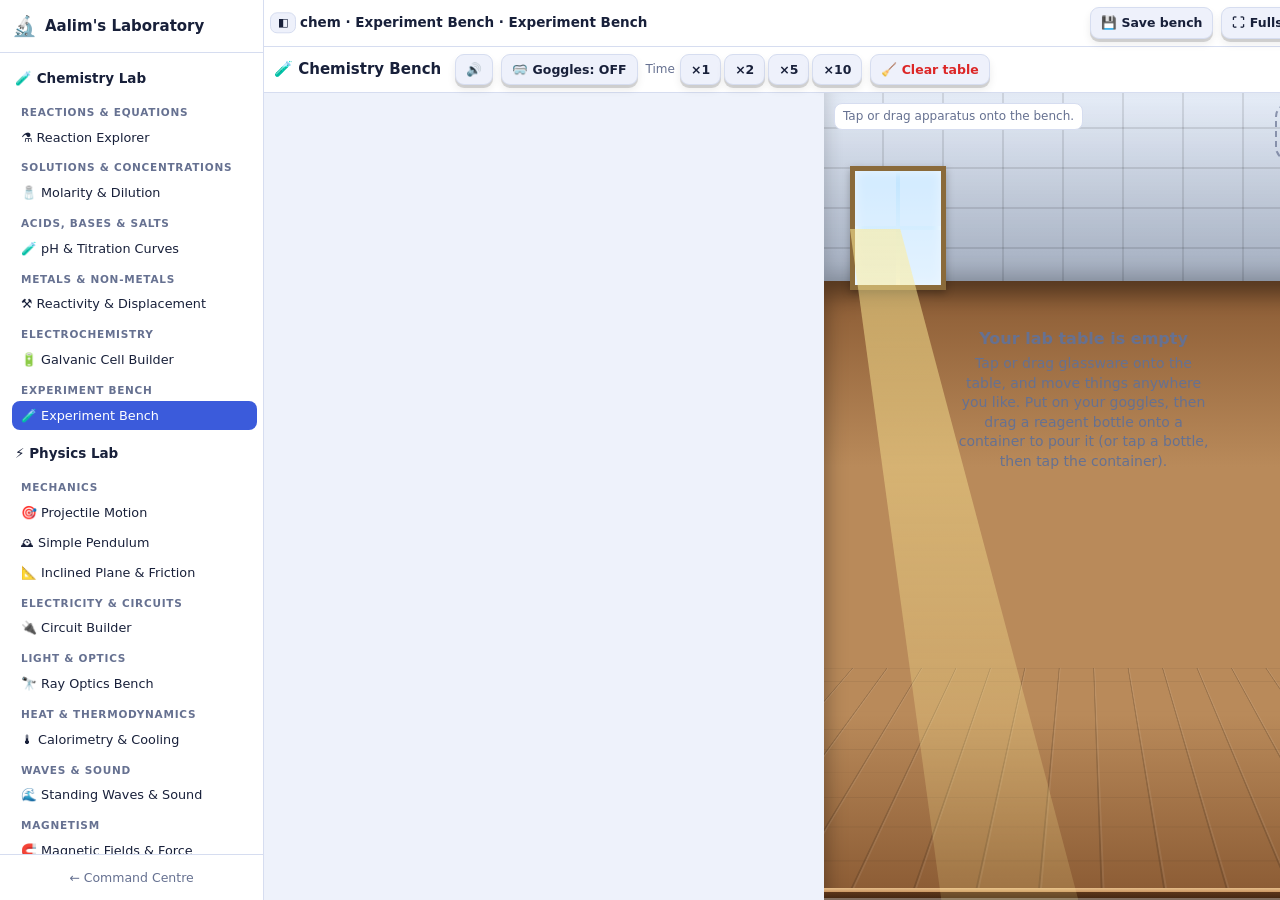
==== commit 9c8d5fbf: "v95: repair chemlab.html style element (duplicate <style> + stray </style> rendered CSS as visible t" ====
--- a/chemlab.html
+++ b/chemlab.html
@@ -5,7 +5,6 @@
 <meta name="viewport" content="width=device-width,initial-scale=1,viewport-fit=cover">
 <title>Aalim's Virtual Laboratory</title>
 <meta name="theme-color" content="#0e1320">
-<style>
 <style>
 :root{--bg:#eef2fb;--pan:#ffffff;--tx:#18203a;--mut:#667191;--bd:#d6ddf0;--acc:#3b5bdb;--acc2:#7c3aed;--ok:#16a34a;--bad:#dc2626;--chip:#eef1fb;--ws1:#f7faff;--ws2:#dfe9fb;--wall1:#e6edf8;--wall2:#c9d6ec;--bench1:#b98a5a;--bench2:#8a5a33;--glass:rgba(255,255,255,.35);--glassb:#7e8fb5;--orange:#f97316}
 [data-theme=dark]{--bg:#0e1320;--pan:#161c2d;--tx:#e6eaf3;--mut:#9aa6bd;--bd:#2a3349;--acc:#6b8bff;--acc2:#a78bfa;--chip:#222b42;--ws1:#1a2340;--ws2:#0f1630;--wall1:#232c48;--wall2:#161d36;--bench1:#7a5530;--bench2:#4d3219;--glass:rgba(255,255,255,.1);--glassb:#8ea0c9;--orange:#fb923c}
@@ -199,7 +198,6 @@
 .nbe time{flex:0 0 34px;font-variant-numeric:tabular-nums;opacity:.75}
 .nbe b{color:var(--tx);flex:0 0 auto}
 @media(max-width:820px){.xsec{grid-column:1;grid-row:2/5;grid-template-columns:1fr;grid-template-rows:auto minmax(180px,1fr) auto}.xctl{max-height:190px;border-right:0;border-bottom:1px solid var(--bd)}.xnote{border-left:0;border-top:1px solid var(--bd);max-height:34%}}
-</style>
 /* ===================== v94 LABORATORY SHELL ===================== */
 #lab2{display:grid;grid-template-columns:264px 1fr;height:100vh;height:100dvh;overflow:hidden}
 #lab2.sb-collapsed{grid-template-columns:54px 1fr}
